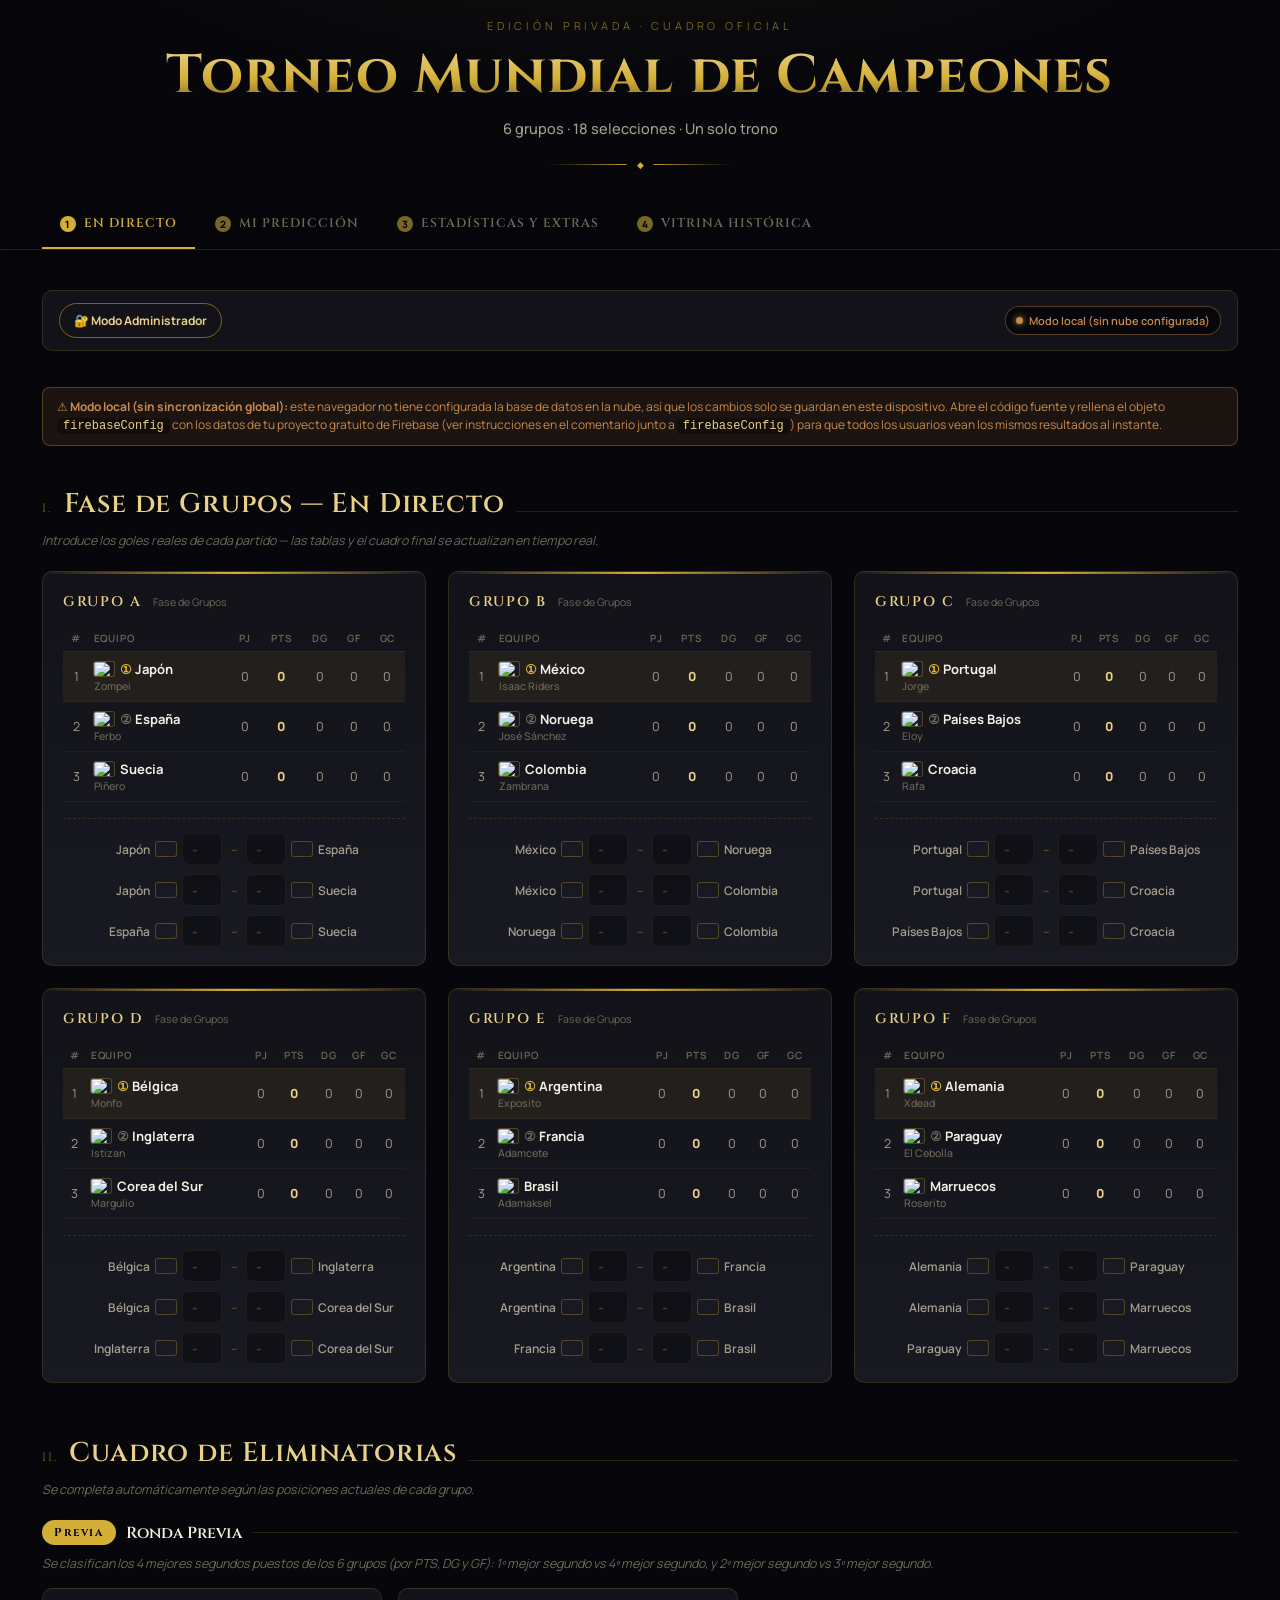
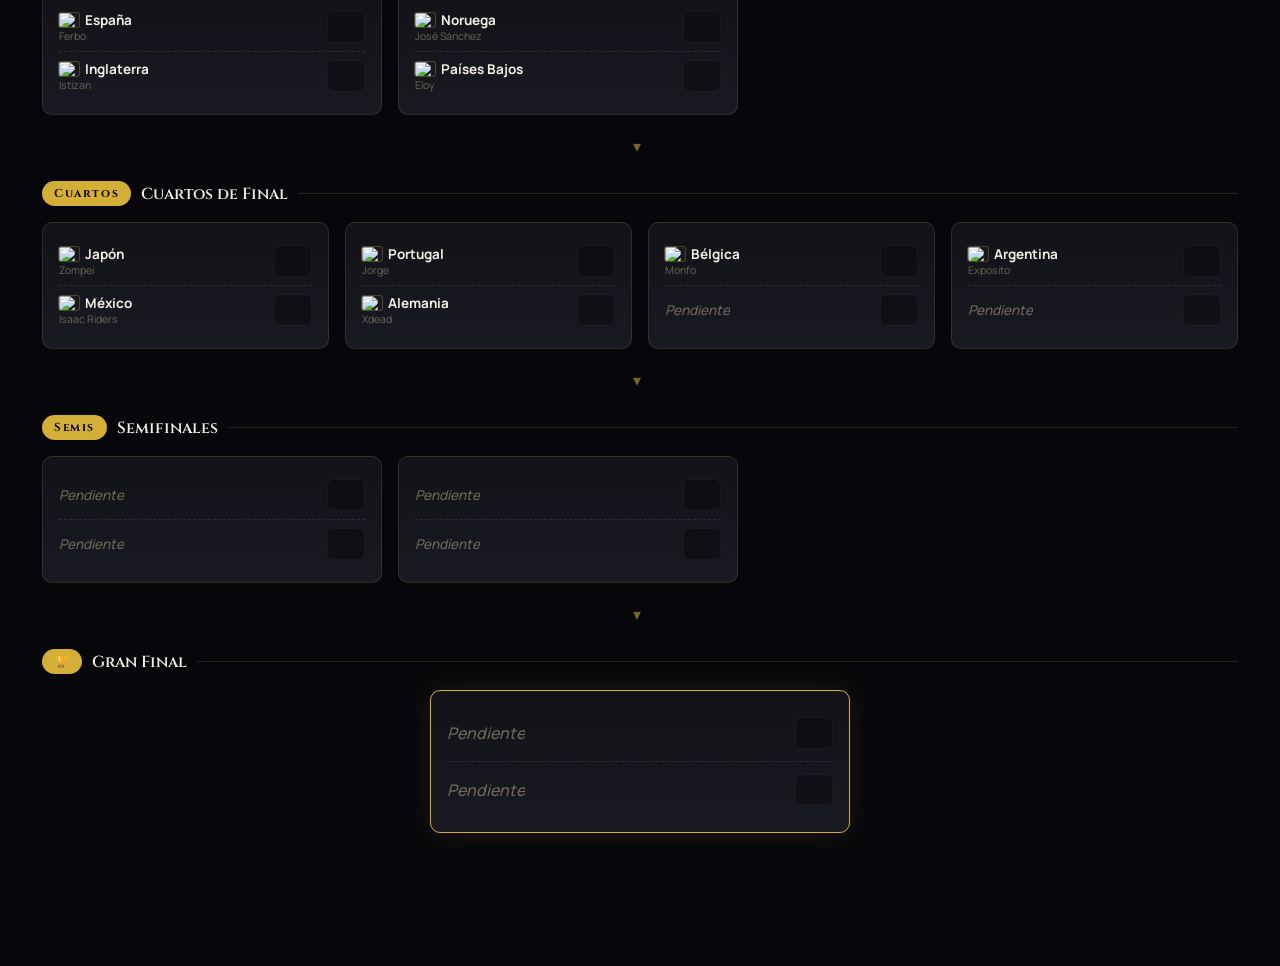
==== index.html @ 518dc2c9 "Update index.html" ====
<!DOCTYPE html>
<html lang="es">
<head>
<meta charset="UTF-8">
<meta name="viewport" content="width=device-width, initial-scale=1.0">
<title>Torneo Mundial de Campeones — Panel Completo (Sincronizado)</title>
<link rel="preconnect" href="https://fonts.googleapis.com">
<link rel="preconnect" href="https://fonts.gstatic.com" crossorigin>
<link href="https://fonts.googleapis.com/css2?family=Cinzel:wght@500;600;700;800&family=Manrope:wght@400;500;600;700;800&display=swap" rel="stylesheet">
<style>
  :root{
    --void:#07070b;
    --panel:#121218;
    --panel-alt:#191922;
    --panel-line: rgba(212,175,55,0.16);
    --gold:#d4af37;
    --gold-soft:#e9d18a;
    --gold-dim:#7a6526;
    --text:#f3efe4;
    --text-dim:#a39d8c;
    --text-faint:#6d6858;
    --win-green:#3f8f6b;
    --lose-red:#8a3f3f;
    --silver:#c7c9d1;
    --bronze:#c98a4b;
    --fourth:#8f8a7a;
    --radius:10px;
  }
  *{box-sizing:border-box;}
  html,body{margin:0;padding:0;}
  body{
    background:
      radial-gradient(ellipse 1200px 600px at 50% -10%, rgba(212,175,55,0.08), transparent 60%),
      var(--void);
    color:var(--text);
    font-family:'Manrope', sans-serif;
    padding:0 0 80px;
    -webkit-font-smoothing:antialiased;
  }
  .app{ max-width:1240px; margin:0 auto; padding: 40px 22px 20px; }

  /* ---------- HEADER ---------- */
  .hero{
    text-align:center;
    padding: 18px 10px 32px;
    position:relative;
  }
  .hero .eyebrow{
    font-family:'Manrope',sans-serif;
    letter-spacing:0.35em;
    font-size:11px;
    color:var(--gold-dim);
    text-transform:uppercase;
    margin-bottom:14px;
  }
  .hero h1{
    font-family:'Cinzel', serif;
    font-weight:700;
    font-size:clamp(30px, 5.4vw, 54px);
    line-height:1.08;
    margin:0;
    letter-spacing:0.02em;
    background:linear-gradient(180deg, var(--gold-soft) 0%, var(--gold) 55%, var(--gold-dim) 100%);
    -webkit-background-clip:text;
    background-clip:text;
    -webkit-text-fill-color:transparent;
  }
  .hero .sub{
    margin-top:14px;
    color:var(--text-dim);
    font-size:14.5px;
    font-weight:500;
  }
  .hero .divider{
    width:180px; height:1px; margin:26px auto 0;
    background:linear-gradient(90deg, transparent, var(--gold), transparent);
    position:relative;
  }
  .hero .divider::after{
    content:'◆';
    position:absolute; left:50%; top:0; transform:translate(-50%,-50%);
    color:var(--gold); font-size:9px; background:var(--void); padding:0 10px;
  }

  /* ---------- TAB NAV ---------- */
  .tabnav{
    position:sticky; top:0; z-index:200;
    background:rgba(7,7,11,0.94);
    backdrop-filter:blur(10px);
    border-bottom:1px solid var(--panel-line);
    box-shadow:0 8px 24px rgba(0,0,0,0.35);
  }
  .tabnav-inner{
    max-width:1240px; margin:0 auto; padding:0 22px;
    display:flex; gap:2px; overflow-x:auto;
  }
  .tab-btn{
    background:none; border:none; cursor:pointer;
    font-family:'Cinzel', serif; font-weight:600;
    font-size:12.5px; letter-spacing:0.08em; text-transform:uppercase;
    color:var(--text-faint);
    padding:18px 18px 15px;
    border-bottom:2px solid transparent;
    white-space:nowrap;
    display:flex; align-items:center; gap:8px;
    transition:color .15s ease, border-color .15s ease;
  }
  .tab-btn .tnum{
    font-family:'Manrope',sans-serif; font-weight:800; font-size:10px;
    color:var(--void); background:var(--gold-dim); border-radius:50%;
    width:16px; height:16px; display:inline-flex; align-items:center; justify-content:center;
  }
  .tab-btn:hover{ color:var(--gold-soft); }
  .tab-btn.active{ color:var(--gold); border-bottom-color:var(--gold); }
  .tab-btn.active .tnum{ background:var(--gold); }

  .tab-panel{ display:none; }
  .tab-panel.active{ display:block; }

  section.block{ margin-top:52px; }
  .app > .tab-panel > section.block:first-of-type{ margin-top:40px; }
  .block-title{
    display:flex; align-items:baseline; gap:12px;
    margin-bottom:22px;
  }
  .block-title .idx{
    font-family:'Cinzel',serif; font-size:12px; color:var(--gold-dim); letter-spacing:0.15em;
  }
  .block-title h2{
    font-family:'Cinzel', serif;
    font-size:clamp(20px,3vw,27px);
    color:var(--gold-soft);
    margin:0;
    font-weight:600;
    letter-spacing:0.03em;
  }
  .block-title .rule{ flex:1; height:1px; background:var(--panel-line); }
  .block-note{ color:var(--text-faint); font-size:12.5px; margin: -12px 0 22px; font-style:italic; }

  /* ---------- GROUPS ---------- */
  .groups-grid{
    display:grid;
    grid-template-columns:repeat(auto-fit, minmax(330px, 1fr));
    gap:22px;
  }
  .group-card{
    background:linear-gradient(180deg, var(--panel) 0%, var(--panel-alt) 100%);
    border:1px solid var(--panel-line);
    border-radius:var(--radius);
    padding:20px 20px 18px;
    position:relative;
    overflow:hidden;
  }
  .group-card::before{
    content:'';
    position:absolute; top:0; left:0; right:0; height:2px;
    background:linear-gradient(90deg, transparent, var(--gold), transparent);
  }
  .group-header{ display:flex; align-items:center; justify-content:space-between; margin-bottom:14px; }
  .group-badge{
    font-family:'Cinzel', serif;
    font-size:14px; font-weight:600; letter-spacing:0.12em;
    color:var(--gold-soft);
  }
  .group-badge small{ color:var(--text-faint); font-weight:400; font-family:'Manrope',sans-serif; letter-spacing:0; margin-left:6px; font-size:10.5px;}

  .table-scroll{ overflow-x:auto; }
  table.standings-table{
    width:100%; border-collapse:collapse; font-size:12.5px; min-width:300px;
  }
  .standings-table thead th{
    text-align:center;
    color:var(--text-faint);
    font-weight:600;
    font-size:10px;
    letter-spacing:0.08em;
    text-transform:uppercase;
    padding:6px 4px;
    border-bottom:1px solid var(--panel-line);
  }
  .standings-table thead th:nth-child(2){ text-align:left; }
  .standings-table td{
    padding:8px 4px;
    text-align:center;
    border-bottom:1px solid rgba(212,175,55,0.06);
    color:var(--text-dim);
  }
  .standings-table td.team-cell{ text-align:left; }
  .team-line{ display:flex; align-items:center; gap:6px; }
  .flag-icon{ width:20px; height:14px; object-fit:cover; border-radius:2px; box-shadow:0 0 0 1px rgba(212,175,55,0.3); flex-shrink:0; background:var(--panel-alt); }
  .team-name{ color:var(--text); font-weight:700; font-size:13px; }
  .team-owner{ display:block; color:var(--text-faint); font-size:10.5px; font-weight:500; margin-top:1px; }
  .standings-table td.pts-cell{ color:var(--gold-soft); font-weight:800; }
  tr.pos-leader td{ background:rgba(212,175,55,0.07); }
  tr.pos-leader .team-name::before{ content:'① '; color:var(--gold); }
  tr.pos-runner .team-name::before{ content:'② '; color:var(--text-faint); }

  .matches-list{ margin-top:16px; border-top:1px dashed var(--panel-line); padding-top:14px; display:flex; flex-direction:column; gap:9px; }
  .match-row{ display:grid; grid-template-columns: 1fr 40px 12px 40px 1fr; align-items:center; gap:6px; }
  .match-team{ font-size:12px; color:var(--text-dim); font-weight:600; display:flex; align-items:center; gap:6px; }
  .flag-icon-sm{ width:20px; height:14px; object-fit:cover; border-radius:2px; box-shadow:0 0 0 1px rgba(212,175,55,0.3); flex-shrink:0; background:var(--panel-alt); }
  .match-team.home{ justify-content:flex-end; text-align:right; }
  .match-team.away{ justify-content:flex-start; text-align:left; }
  .match-vs{ text-align:center; color:var(--gold-dim); font-size:12px; }
  input.score-input{
    width:40px; height:32px;
    background:var(--void);
    border:1px solid var(--panel-line);
    border-radius:6px;
    color:var(--gold-soft);
    font-family:'Manrope',sans-serif;
    font-weight:800;
    font-size:14px;
    text-align:center;
    -moz-appearance:textfield;
  }
  input.score-input:focus{ outline:none; border-color:var(--gold); box-shadow:0 0 0 3px rgba(212,175,55,0.15); }
  input.score-input::placeholder{ color:var(--text-faint); }

  /* ---------- KNOCKOUT ---------- */
  .stage{ margin-bottom:34px; }
  .stage-head{ display:flex; align-items:center; gap:10px; margin-bottom:16px; }
  .stage-head .chip{
    font-family:'Cinzel', serif; font-size:11.5px; letter-spacing:0.14em;
    color:var(--void); background:var(--gold); padding:5px 12px; border-radius:20px; font-weight:700;
  }
  .stage-head h3{ font-family:'Cinzel',serif; font-size:16px; color:var(--text); margin:0; font-weight:600; }
  .stage-rule{ flex:1; height:1px; background:var(--panel-line); }

  .chevron-divider{ text-align:center; color:var(--gold-dim); font-size:16px; margin: -14px 0 24px; letter-spacing:6px; }

  .matches-row{ display:flex; flex-wrap:wrap; gap:16px; }
  .kmatch{
    flex:1 1 260px; max-width:340px;
    background:linear-gradient(180deg, var(--panel) 0%, var(--panel-alt) 100%);
    border:1px solid var(--panel-line);
    border-radius:var(--radius);
    padding:14px 16px;
  }
  .kmatch.final-match{ max-width:420px; margin:0 auto; border-color:var(--gold); box-shadow:0 0 30px rgba(212,175,55,0.12); }
  .kside{ display:flex; align-items:center; justify-content:space-between; padding:8px 0; }
  .kside + .kside{ border-top:1px dashed var(--panel-line); }
  .kteam{ display:flex; flex-direction:column; min-width:0; }
  .kteam-top{ display:flex; align-items:center; gap:6px; min-width:0; }
  .kteam .kname{ font-weight:700; font-size:13.5px; color:var(--text); white-space:nowrap; overflow:hidden; text-overflow:ellipsis; min-width:0; }
  .kteam .kowner{ font-size:10.5px; color:var(--text-faint); }
  .kside.pending .kname{ color:var(--text-faint); font-style:italic; font-weight:500;}
  .kside.winner .kname{ color:var(--gold-soft); }
  .kside.winner .kname::after{ content:' ✓'; color:var(--win-green); }
  .kside.loser{ opacity:0.5; }
  .kscore{
    width:38px; height:32px; background:var(--void); border:1px solid var(--panel-line); border-radius:6px;
    color:var(--gold-soft); font-weight:800; text-align:center; font-family:'Manrope',sans-serif; font-size:14px; flex-shrink:0;
  }
  .kscore:focus{ outline:none; border-color:var(--gold); box-shadow:0 0 0 3px rgba(212,175,55,0.15); }
  .kscore:disabled{ opacity:0.3; }

  .penalty-box{ margin-top:8px; padding-top:8px; border-top:1px dashed var(--panel-line); display:none; }
  .penalty-box.show{ display:block; }
  .penalty-box .plabel{ font-size:10px; color:var(--text-faint); text-transform:uppercase; letter-spacing:0.08em; margin-bottom:6px; }
  .penalty-btns{ display:flex; gap:6px; }
  .pbtn{
    flex:1; background:var(--void); border:1px solid var(--panel-line); color:var(--text-dim);
    font-size:11px; padding:6px 4px; border-radius:6px; cursor:pointer; font-family:'Manrope',sans-serif; font-weight:600;
  }
  .pbtn.active{ background:rgba(212,175,55,0.15); border-color:var(--gold); color:var(--gold-soft); }

  .final-match .kside{ padding:12px 0; }
  .final-match .kname{ font-size:16px; }
  .trophy-banner{ text-align:center; margin-top:8px; font-size:13px; color:var(--gold); display:none; }
  .trophy-banner.show{ display:block; }

  /* ---------- ADMIN PANEL (solo pestaña En Directo) ---------- */
  .admin-bar{
    display:flex; align-items:center; gap:12px; flex-wrap:wrap;
    background:var(--panel); border:1px solid var(--panel-line); border-radius:var(--radius);
    padding:12px 16px; margin-bottom:36px;
  }
  .admin-toggle-btn{
    background:none; border:1px solid var(--gold-dim); color:var(--gold-soft);
    font-family:'Manrope',sans-serif; font-weight:700; font-size:12px;
    padding:8px 14px; border-radius:20px; cursor:pointer;
  }
  .admin-toggle-btn:hover{ border-color:var(--gold); }
  body.admin-mode .admin-toggle-btn{ background:rgba(212,175,55,0.15); border-color:var(--gold); color:var(--gold); }
  .admin-login{ display:none; align-items:center; gap:8px; }
  .admin-login.show{ display:flex; }
  .admin-login input{
    background:var(--void); border:1px solid var(--panel-line); border-radius:6px;
    color:var(--text); font-family:'Manrope',sans-serif; font-size:12.5px; padding:8px 10px;
  }
  .admin-login input:focus{ outline:none; border-color:var(--gold); box-shadow:0 0 0 3px rgba(212,175,55,0.15); }
  .admin-login-btn{
    background:linear-gradient(135deg, var(--gold-soft), var(--gold) 60%, var(--gold-dim));
    color:#1a1406; border:none; border-radius:6px; padding:8px 14px;
    font-family:'Manrope',sans-serif; font-weight:800; font-size:12px; cursor:pointer;
  }
  .admin-status{ font-size:11.5px; color:var(--text-faint); }
  body.admin-mode .admin-status{ color:var(--win-green); font-weight:700; }

  /* ---------- CLOUD SYNC STATUS ---------- */
  .cloud-status{
    display:inline-flex; align-items:center; gap:6px;
    font-size:11px; color:var(--text-faint); font-family:'Manrope',sans-serif; font-weight:600;
    padding:6px 10px; border-radius:14px; border:1px solid var(--panel-line); background:var(--void);
  }
  .cloud-status .dot{ width:7px; height:7px; border-radius:50%; background:var(--text-faint); flex-shrink:0; }
  .cloud-status.ok .dot{ background:var(--win-green); box-shadow:0 0 6px var(--win-green); }
  .cloud-status.ok{ color:var(--win-green); border-color:rgba(63,143,107,0.4); }
  .cloud-status.local .dot{ background:var(--bronze); box-shadow:0 0 6px var(--bronze); }
  .cloud-status.local{ color:var(--bronze); border-color:rgba(201,138,75,0.4); }
  .cloud-status.err .dot{ background:var(--lose-red); box-shadow:0 0 6px var(--lose-red); }
  .cloud-status.err{ color:#e08a8a; border-color:rgba(138,63,63,0.5); }
  .cloud-banner{
    display:none;
    background:rgba(201,138,75,0.10); border:1px solid rgba(201,138,75,0.35); border-radius:8px;
    padding:10px 14px; font-size:12px; color:var(--bronze); margin-bottom:20px; line-height:1.5;
  }
  .cloud-banner.show{ display:block; }
  .cloud-banner code{ background:rgba(0,0,0,0.35); padding:1px 6px; border-radius:4px; color:var(--gold-soft); }

  /* ---------- ADMIN-ONLY EDIT LOCK (Tab En Directo) ---------- */
  body:not(.admin-mode) #tab-live input.score-input,
  body:not(.admin-mode) #tab-live input.kscore,
  body:not(.admin-mode) #tab-live .pbtn,
  body:not(.admin-mode) #tab-live .score-clear-btn,
  body:not(.admin-mode) #tab-live .kmatch-clear-btn{
    pointer-events:none; opacity:0.45; cursor:not-allowed;
  }

  /* ---------- CLEAR / DELETE (papelera) BUTTONS ---------- */
  .score-clear-btn{
    display:none; align-items:center; justify-content:center;
    width:22px; height:22px; margin-left:4px;
    background:none; border:1px solid var(--panel-line); border-radius:6px;
    color:var(--text-faint); cursor:pointer; font-size:11px; flex-shrink:0;
  }
  body.admin-mode .score-clear-btn{ display:inline-flex; }
  .score-clear-btn:hover{ border-color:var(--lose-red); color:#e08a8a; }
  .match-row-wrap{ display:flex; align-items:center; gap:2px; }
  .match-row-wrap .match-row{ flex:1; }

  .kmatch-clear-btn{
    display:none; align-items:center; gap:5px; justify-content:center;
    width:100%; margin-top:10px; padding:6px 0;
    background:none; border:1px dashed var(--panel-line); border-radius:6px;
    color:var(--text-faint); cursor:pointer; font-size:10.5px; font-family:'Manrope',sans-serif; font-weight:700;
  }
  body.admin-mode .kmatch-clear-btn{ display:flex; }
  .kmatch-clear-btn:hover{ border-color:var(--lose-red); color:#e08a8a; }

  /* ---------- LOAD LIVE INTO PREDICTION ---------- */
  .pred-load-wrap{ text-align:center; margin: 0 0 30px; }
  .load-live-btn{
    background:none; border:1px solid var(--gold-dim); color:var(--gold-soft);
    font-family:'Manrope',sans-serif; font-weight:700; font-size:12.5px;
    padding:11px 20px; border-radius:24px; cursor:pointer; letter-spacing:0.02em;
  }
  .load-live-btn:hover{ border-color:var(--gold); background:rgba(212,175,55,0.08); }

  .admin-block{ display:none; margin-top:10px; }
  body.admin-mode .admin-block{ display:block; }
  .admin-match-btn{
    background:none; border:1px dashed var(--panel-line); color:var(--text-faint);
    font-size:10.5px; font-family:'Manrope',sans-serif; font-weight:700;
    padding:5px 10px; border-radius:14px; cursor:pointer; letter-spacing:0.03em;
  }
  .admin-match-btn:hover{ border-color:var(--gold); color:var(--gold-soft); }
  .admin-panel{ display:none; margin-top:8px; background:var(--void); border:1px solid var(--panel-line); border-radius:8px; padding:10px; }
  .admin-panel.open{ display:block; }
  .admin-panel-form{ display:flex; flex-wrap:wrap; gap:6px; }
  .admin-panel-form select, .admin-panel-form input{
    background:var(--panel); border:1px solid var(--panel-line); border-radius:6px;
    color:var(--text); font-family:'Manrope',sans-serif; font-size:11.5px; padding:6px 8px;
  }
  .admin-panel-form select{ flex:1 1 130px; }
  .admin-panel-form input[type="text"]{ flex:1 1 110px; }
  .admin-panel-form input[type="number"]{ width:48px; text-align:center; }
  .admin-panel-form select:focus, .admin-panel-form input:focus{ outline:none; border-color:var(--gold); }
  .ap-add-btn{
    background:linear-gradient(135deg, var(--gold-soft), var(--gold) 60%, var(--gold-dim));
    color:#1a1406; border:none; border-radius:6px; padding:6px 12px;
    font-family:'Manrope',sans-serif; font-weight:800; font-size:11px; cursor:pointer;
  }
  ul.admin-entries{ list-style:none; margin:8px 0 0; padding:0; display:flex; flex-direction:column; gap:5px; }
  ul.admin-entries li{
    display:flex; align-items:center; gap:8px; font-size:11px; color:var(--text-dim);
    background:var(--panel); border:1px solid var(--panel-line); border-radius:6px; padding:5px 8px;
  }
  ul.admin-entries .ae-who{ flex:1; color:var(--text); font-weight:600; }
  ul.admin-entries .ae-who small{ display:block; color:var(--text-faint); font-weight:500; font-size:10px; }
  ul.admin-entries .ap-del{ background:none; border:none; color:var(--text-faint); cursor:pointer; font-size:12px; }
  ul.admin-entries .ap-del:hover{ color:var(--lose-red); }

  /* ---------- PREDICTION DOWNLOAD ---------- */
  .pred-download-wrap{ text-align:center; margin-top:36px; }
  .download-btn{
    background:linear-gradient(135deg, var(--gold-soft), var(--gold) 60%, var(--gold-dim));
    color:#1a1406; border:none; border-radius:30px;
    padding:14px 26px; font-family:'Manrope',sans-serif; font-weight:800; font-size:13.5px;
    letter-spacing:0.02em; cursor:pointer;
    box-shadow:0 10px 30px rgba(212,175,55,0.35);
    display:inline-flex; align-items:center; gap:8px;
    transition:transform .15s ease;
  }
  .download-btn:hover{ transform:translateY(-2px); }
  .download-btn:disabled{ opacity:0.6; cursor:wait; transform:none; }

  /* ---------- CLEAN CAPTURE (hidden, off-screen) ---------- */
  .clean-capture{
    position:absolute; left:-99999px; top:0;
    width:480px;
    background:
      radial-gradient(ellipse 480px 300px at 50% -10%, rgba(212,175,55,0.10), transparent 60%),
      var(--void);
    border:1px solid var(--panel-line);
    padding:30px 28px 34px;
    font-family:'Manrope',sans-serif;
  }
  .cc-eyebrow{ text-align:center; font-family:'Manrope',sans-serif; letter-spacing:0.3em; font-size:9.5px; color:var(--gold-dim); text-transform:uppercase; }
  .cc-title{ text-align:center; font-family:'Cinzel',serif; font-size:23px; font-weight:700; margin:6px 0 4px; background:linear-gradient(180deg, var(--gold-soft), var(--gold)); -webkit-background-clip:text; background-clip:text; -webkit-text-fill-color:transparent; }
  .cc-divider{ width:120px; height:1px; margin:14px auto 22px; background:linear-gradient(90deg, transparent, var(--gold), transparent); }
  .cc-stage{ margin-bottom:18px; }
  .cc-stage h4{ font-family:'Cinzel',serif; font-size:11px; letter-spacing:0.14em; color:var(--gold-dim); text-transform:uppercase; margin:0 0 8px; border-bottom:1px solid var(--panel-line); padding-bottom:5px; }
  .cc-row{ display:flex; align-items:center; justify-content:center; gap:8px; font-size:12.5px; color:var(--text-dim); padding:4px 0; text-align:center; }
  .cc-row .ccw{ color:var(--gold-soft); font-weight:800; }
  .cc-row .ccarrow{ color:var(--gold-dim); font-size:11px; }
  .cc-podium{ margin-top:26px; display:flex; flex-direction:column; gap:10px; }
  .cc-place{ border:1px solid var(--panel-line); border-radius:8px; padding:12px 14px; text-align:center; background:var(--panel); }
  .cc-place.champ{ border-color:var(--gold); box-shadow:0 0 24px rgba(212,175,55,0.18); }
  .cc-place .cctag{ font-size:10px; letter-spacing:0.16em; color:var(--text-faint); text-transform:uppercase; }
  .cc-place.champ .cctag{ color:var(--gold); }
  .cc-place .ccname{ font-family:'Cinzel',serif; font-size:17px; font-weight:700; color:var(--text); margin-top:3px; }
  .cc-place.champ .ccname{ color:var(--gold-soft); }
  .cc-place .ccowner{ font-size:11px; color:var(--text-faint); margin-top:2px; }

  /* ---------- STATS TAB ---------- */
  .stat-highlight-grid{ display:grid; grid-template-columns:repeat(auto-fit, minmax(240px,1fr)); gap:18px; margin-bottom:8px; }
  .stat-highlight-card{
    background:linear-gradient(180deg, var(--panel) 0%, var(--panel-alt) 100%);
    border:1px solid var(--panel-line); border-radius:var(--radius); padding:20px;
    text-align:center;
  }
  .stat-highlight-card .shc-icon{ font-size:26px; }
  .stat-highlight-card .shc-label{ font-size:10.5px; letter-spacing:0.14em; text-transform:uppercase; color:var(--text-faint); margin-top:8px; }
  .stat-highlight-card .shc-team{ font-family:'Cinzel',serif; font-size:19px; color:var(--gold-soft); font-weight:700; margin-top:8px; }
  .stat-highlight-card .shc-owner{ font-size:11.5px; color:var(--text-faint); margin-top:2px; }
  .stat-highlight-card .shc-value{ margin-top:10px; font-size:13px; color:var(--gold); font-weight:700; }
  .stat-empty{ color:var(--text-faint); font-size:12.5px; font-style:italic; text-align:center; padding:14px; grid-column:1/-1; }

  .stat-form-row{ display:flex; flex-wrap:wrap; gap:8px; margin-bottom:16px; }
  .stat-form-row select, .stat-form-row input{
    background:var(--void); border:1px solid var(--panel-line); border-radius:6px;
    color:var(--text); font-family:'Manrope',sans-serif; font-size:12.5px; padding:9px 10px;
  }
  .stat-form-row select{ flex:1 1 180px; }
  .stat-form-row input[type="text"]{ flex:1 1 140px; }
  .stat-form-row input[type="number"]{ width:64px; text-align:center; }
  .stat-form-row select:focus, .stat-form-row input:focus{ outline:none; border-color:var(--gold); box-shadow:0 0 0 3px rgba(212,175,55,0.15); }
  .stat-add-btn{
    background:linear-gradient(135deg, var(--gold-soft), var(--gold) 60%, var(--gold-dim));
    color:#1a1406; border:none; border-radius:6px; padding:9px 16px;
    font-family:'Manrope',sans-serif; font-weight:800; font-size:12px; cursor:pointer;
  }
  .stat-two-col{ display:grid; grid-template-columns:repeat(auto-fit, minmax(260px,1fr)); gap:22px; }
  .stat-two-col h4{ font-family:'Cinzel',serif; font-size:13.5px; color:var(--gold-soft); margin:0 0 10px; font-weight:600; }
  ol.leaderboard{ list-style:none; margin:0; padding:0; display:flex; flex-direction:column; gap:6px; }
  ol.leaderboard li{
    display:flex; align-items:center; gap:10px;
    background:var(--panel); border:1px solid var(--panel-line); border-radius:8px;
    padding:8px 10px; font-size:12.5px;
  }
  ol.leaderboard .lb-rank{ font-family:'Cinzel',serif; color:var(--gold-dim); font-weight:700; font-size:12px; width:20px; flex-shrink:0; }
  ol.leaderboard .lb-who{ flex:1; color:var(--text); font-weight:600; min-width:0; }
  ol.leaderboard .lb-who small{ display:block; color:var(--text-faint); font-weight:500; font-size:10.5px; }
  ol.leaderboard .lb-val{ color:var(--gold-soft); font-weight:800; font-size:13px; }
  ol.leaderboard .lb-del{ background:none; border:none; color:var(--text-faint); cursor:pointer; font-size:13px; padding:2px 4px; }
  ol.leaderboard .lb-del:hover{ color:var(--lose-red); }
  .lb-empty{ color:var(--text-faint); font-size:12px; font-style:italic; padding:6px 2px; }

  /* ---------- HALL OF FAME ---------- */
  .fame-edition-label{ text-align:center; font-family:'Cinzel',serif; letter-spacing:0.2em; font-size:12px; color:var(--gold-dim); text-transform:uppercase; margin-bottom:26px; }
  .podium-grid{ display:grid; grid-template-columns:repeat(auto-fit, minmax(230px,1fr)); gap:20px; }
  .podium-card{
    background:linear-gradient(180deg, var(--panel) 0%, var(--panel-alt) 100%);
    border:1px solid var(--panel-line); border-radius:var(--radius);
    padding:26px 20px; text-align:center; position:relative; overflow:hidden;
  }
  .podium-card::before{ content:''; position:absolute; top:0; left:0; right:0; height:3px; }
  .podium-card.p1::before{ background:linear-gradient(90deg, transparent, var(--gold), transparent); }
  .podium-card.p2::before{ background:linear-gradient(90deg, transparent, var(--silver), transparent); }
  .podium-card.p3::before{ background:linear-gradient(90deg, transparent, var(--bronze), transparent); }
  .podium-card.p4::before{ background:linear-gradient(90deg, transparent, var(--fourth), transparent); }
  .podium-card.p1{ border-color:rgba(212,175,55,0.4); box-shadow:0 0 34px rgba(212,175,55,0.14); }
  .podium-medal{ font-size:34px; }
  .podium-rank{ font-size:10.5px; letter-spacing:0.16em; text-transform:uppercase; color:var(--text-faint); margin-top:10px; }
  .podium-flag{ width:44px; height:30px; object-fit:cover; border-radius:4px; margin:12px auto 0; display:block; box-shadow:0 0 0 1px rgba(212,175,55,0.3); background:var(--panel-alt); }
  .podium-team{ font-family:'Cinzel',serif; font-size:19px; font-weight:700; color:var(--text); margin-top:10px; }
  .podium-card.p1 .podium-team{ color:var(--gold-soft); }
  .podium-owner{ font-size:12px; color:var(--text-faint); margin-top:4px; }

  @media (max-width:640px){
    .match-row{ grid-template-columns: 1fr 34px 10px 34px 1fr; }
    .match-team{ font-size:10.5px; }
    .tab-btn{ padding:14px 12px 12px; font-size:11px; }
  }
</style>
</head>
<body>

<div class="hero">
  <div class="eyebrow">Edición Privada · Cuadro Oficial</div>
  <h1>Torneo Mundial de Campeones</h1>
  <div class="sub">6 grupos · 18 selecciones · Un solo trono</div>
  <div class="divider"></div>
</div>

<nav class="tabnav">
  <div class="tabnav-inner">
    <button class="tab-btn active" data-tab="live"><span class="tnum">1</span> En Directo</button>
    <button class="tab-btn" data-tab="pred"><span class="tnum">2</span> Mi Predicción</button>
    <button class="tab-btn" data-tab="stats"><span class="tnum">3</span> Estadísticas y Extras</button>
    <button class="tab-btn" data-tab="fame"><span class="tnum">4</span> Vitrina Histórica</button>
  </div>
</nav>

<div class="app">

  <!-- ======================= TAB 1: EN DIRECTO ======================= -->
  <div class="tab-panel active" id="tab-live">
    <div class="admin-bar">
      <button class="admin-toggle-btn" id="adminToggleBtn">🔐 Modo Administrador</button>
      <div class="admin-login" id="adminLogin">
        <input type="password" id="adminPasswordInput" placeholder="Contraseña">
        <button class="admin-login-btn" id="adminSubmitBtn">Entrar</button>
      </div>
      <span class="admin-status" id="adminStatusText"></span>
      <span class="cloud-status" id="cloudStatus" style="margin-left:auto;"><span class="dot"></span><span id="cloudStatusText">Conectando…</span></span>
    </div>

    <div class="cloud-banner" id="cloudBanner">
      ⚠ <strong>Modo local (sin sincronización global):</strong> este navegador no tiene configurada la base de datos en la nube, así que los cambios solo se guardan en este dispositivo. Abre el código fuente y rellena el objeto <code>firebaseConfig</code> con los datos de tu proyecto gratuito de Firebase (ver instrucciones en el comentario junto a <code>firebaseConfig</code>) para que todos los usuarios vean los mismos resultados al instante.
    </div>

    <section class="block" id="live-grupos">
      <div class="block-title"><span class="idx">I.</span><h2>Fase de Grupos — En Directo</h2><span class="rule"></span></div>
      <p class="block-note">Introduce los goles reales de cada partido — las tablas y el cuadro final se actualizan en tiempo real.</p>
      <div class="groups-grid" id="live-groupsGrid"></div>
    </section>

    <section class="block" id="live-playoffs">
      <div class="block-title"><span class="idx">II.</span><h2>Cuadro de Eliminatorias</h2><span class="rule"></span></div>
      <p class="block-note">Se completa automáticamente según las posiciones actuales de cada grupo.</p>

      <div class="stage" id="live-stage-previa">
        <div class="stage-head"><span class="chip">Previa</span><h3>Ronda Previa</h3><span class="stage-rule"></span></div>
        <p class="block-note" style="margin:-6px 0 16px;">Se clasifican los 4 mejores segundos puestos de los 6 grupos (por PTS, DG y GF): 1º mejor segundo vs 4º mejor segundo, y 2º mejor segundo vs 3º mejor segundo.</p>
        <div class="matches-row" id="live-row-previa"></div>
      </div>
      <div class="chevron-divider">▾</div>
      <div class="stage" id="live-stage-cuartos">
        <div class="stage-head"><span class="chip">Cuartos</span><h3>Cuartos de Final</h3><span class="stage-rule"></span></div>
        <div class="matches-row" id="live-row-cuartos"></div>
      </div>
      <div class="chevron-divider">▾</div>

      <div class="stage" id="live-stage-semis">
        <div class="stage-head"><span class="chip">Semis</span><h3>Semifinales</h3><span class="stage-rule"></span></div>
        <div class="matches-row" id="live-row-semis"></div>
      </div>
      <div class="chevron-divider">▾</div>

      <div class="stage" id="live-stage-final">
        <div class="stage-head"><span class="chip">🏆</span><h3>Gran Final</h3><span class="stage-rule"></span></div>
        <div class="matches-row" id="live-row-final"></div>
        <div class="trophy-banner" id="live-trophyBanner"></div>
      </div>
    </section>
  </div>

  <!-- ======================= TAB 2: MI PREDICCIÓN ======================= -->
  <div class="tab-panel" id="tab-pred">
    <section class="block" id="pred-grupos">
      <div class="block-title"><span class="idx">I.</span><h2>Fase de Grupos — Mi Predicción</h2><span class="rule"></span></div>
      <p class="block-note">Simula tu propia fase de grupos. Estos marcadores son solo tuyos y no afectan al torneo en directo. Se guardan automáticamente en este navegador.</p>
      <div class="pred-load-wrap">
        <button type="button" class="load-live-btn" id="loadLiveBtn">⬇ Cargar resultados actuales en directo</button>
      </div>
      <div class="groups-grid" id="pred-groupsGrid"></div>
    </section>

    <section class="block" id="pred-playoffs">
      <div class="block-title"><span class="idx">II.</span><h2>Cuadro de Eliminatorias — Mi Predicción</h2><span class="rule"></span></div>
      <p class="block-note">Se completa automáticamente según las posiciones de tu simulación.</p>

      <div class="stage" id="pred-stage-previa">
        <div class="stage-head"><span class="chip">Previa</span><h3>Ronda Previa</h3><span class="stage-rule"></span></div>
        <p class="block-note" style="margin:-6px 0 16px;">1º mejor segundo vs 4º mejor segundo, y 2º mejor segundo vs 3º mejor segundo.</p>
        <div class="matches-row" id="pred-row-previa"></div>
      </div>
      <div class="chevron-divider">▾</div>

      <div class="stage" id="pred-stage-cuartos">
        <div class="stage-head"><span class="chip">Cuartos</span><h3>Cuartos de Final</h3><span class="stage-rule"></span></div>
        <div class="matches-row" id="pred-row-cuartos"></div>
      </div>
      <div class="chevron-divider">▾</div>

      <div class="stage" id="pred-stage-semis">
        <div class="stage-head"><span class="chip">Semis</span><h3>Semifinales</h3><span class="stage-rule"></span></div>
        <div class="matches-row" id="pred-row-semis"></div>
      </div>
      <div class="chevron-divider">▾</div>

      <div class="stage" id="pred-stage-final">
        <div class="stage-head"><span class="chip">🏆</span><h3>Gran Final</h3><span class="stage-rule"></span></div>
        <div class="matches-row" id="pred-row-final"></div>
        <div class="trophy-banner" id="pred-trophyBanner"></div>
      </div>

      <div class="pred-download-wrap">
        <button class="download-btn" id="predDownloadBtn">⬇ Descargar Resumen (JPG)</button>
      </div>
    </section>
  </div>

  <!-- ======================= TAB 3: ESTADÍSTICAS Y EXTRAS ======================= -->
  <div class="tab-panel" id="tab-stats">
    <section class="block">
      <div class="block-title"><span class="idx">I.</span><h2>Goleo del Torneo</h2><span class="rule"></span></div>
      <p class="block-note">Calculado automáticamente a partir de los partidos oficiales registrados en "En Directo" (fase de grupos + eliminatorias).</p>
      <div class="stat-highlight-grid" id="autoGoalStats"></div>
    </section>

    <section class="block">
      <div class="block-title"><span class="idx">II.</span><h2>Tarjetas</h2><span class="rule"></span></div>
      <p class="block-note">Se actualiza automáticamente con lo que el administrador registre en cada partido de la pestaña "En Directo".</p>
      <div class="stat-two-col">
        <div>
          <h4>🟨 Más Amarillas</h4>
          <ol class="leaderboard" id="cardsYellowBoard"></ol>
        </div>
        <div>
          <h4>🟥 Más Rojas</h4>
          <ol class="leaderboard" id="cardsRedBoard"></ol>
        </div>
      </div>
    </section>

    <section class="block">
      <div class="block-title"><span class="idx">III.</span><h2>Goleadores y Asistentes</h2><span class="rule"></span></div>
      <p class="block-note">Se actualiza automáticamente con lo que el administrador registre en cada partido de la pestaña "En Directo".</p>
      <div class="stat-two-col">
        <div>
          <h4>⚽ Máximos Goleadores</h4>
          <ol class="leaderboard" id="scorersBoard"></ol>
        </div>
        <div>
          <h4>🎯 Máximos Asistentes</h4>
          <ol class="leaderboard" id="assistsBoard"></ol>
        </div>
      </div>
    </section>
  </div>

  <!-- ======================= TAB 4: VITRINA HISTÓRICA ======================= -->
  <div class="tab-panel" id="tab-fame">
    <section class="block">
      <div class="block-title"><span class="idx">IV.</span><h2>Salón de la Fama</h2><span class="rule"></span></div>
      <p class="block-note">Historial conmemorativo de las ediciones pasadas del Torneo Mundial de Campeones.</p>
      <div class="fame-edition-label">◆ Primera Edición ◆</div>
      <div class="podium-grid" id="fameGrid"></div>
    </section>
  </div>

</div>

<div class="clean-capture" id="predCleanCapture"></div>

<script src="https://cdnjs.cloudflare.com/ajax/libs/html2canvas/1.4.1/html2canvas.min.js" onerror="window.__h2cLoadFailed = true;"></script>
<script src="https://www.gstatic.com/firebasejs/10.13.0/firebase-app-compat.js" onerror="window.__fbLoadFailed = true;"></script>
<script src="https://www.gstatic.com/firebasejs/10.13.0/firebase-database-compat.js" onerror="window.__fbLoadFailed = true;"></script>
<script>
(function(){
  "use strict";

  /* =====================================================================
     SINCRONIZACIÓN EN LA NUBE (Firebase Realtime Database — capa gratuita)
     =====================================================================
     PASOS PARA ACTIVARLA (5 minutos, sin tarjeta de crédito):
       1. Ve a https://console.firebase.google.com y crea un proyecto nuevo
          (plan gratuito "Spark").
       2. En el menú lateral entra en "Compilación" → "Realtime Database"
          → "Crear base de datos". Elige la ubicación y arranca en
          "modo de prueba" (permite lectura/escritura pública durante 30
          días; luego, en la pestaña "Reglas", puedes dejar simplemente:
             { "rules": { ".read": true, ".write": true } }
          — es una app privada de amigos, no maneja datos sensibles).
       3. En "Configuración del proyecto" (icono ⚙) → "General" → baja
          hasta "Tus apps" → pulsa el icono </> para añadir una app web.
          Copia el objeto de configuración que te da Firebase.
       4. Pega esos valores AQUÍ ABAJO, sustituyendo el objeto de ejemplo.
       5. Guarda el archivo y súbelo a GitHub. ¡Listo! Todos los que abran
          la web verán y editarán los mismos datos en tiempo real.
     Si dejas los valores de ejemplo tal cual, la app sigue funcionando
     con normalidad pero en "modo local": solo se guarda en este navegador
     (verás un aviso ámbar arriba de la pestaña "En Directo").
  ===================================================================== */
  const firebaseConfig = {
    apiKey: "YOUR_API_KEY_HERE",
    authDomain: "YOUR_PROJECT_ID.firebaseapp.com",
    databaseURL: "https://YOUR_PROJECT_ID-default-rtdb.firebaseio.com",
    projectId: "YOUR_PROJECT_ID",
    storageBucket: "YOUR_PROJECT_ID.appspot.com",
    messagingSenderId: "YOUR_SENDER_ID",
    appId: "YOUR_APP_ID"
  };
  const CLOUD_PATH = 'torneoMundialCampeones/live';
  const CLOUD_ENABLED = firebaseConfig.apiKey && firebaseConfig.apiKey.indexOf('YOUR_API_KEY') === -1;

  let cloudDbRef = null;
  let cloudReady = false;
  let suppressNextLocalEcho = false;

  function setCloudStatus(mode, text){
    const badge = document.getElementById('cloudStatus');
    const label = document.getElementById('cloudStatusText');
    if(!badge || !label) return;
    badge.className = 'cloud-status ' + mode;
    label.textContent = text;
  }

  function showCloudBanner(show){
    const b = document.getElementById('cloudBanner');
    if(b) b.classList.toggle('show', show);
  }

  // Abstracción de almacenamiento: usa Firebase si está configurado,
  // si no, hace fallback a localStorage (+ sincroniza entre pestañas
  // abiertas en el mismo navegador mediante el evento 'storage').
  const LOCAL_FALLBACK_KEY = 'torneoMundialCampeones_live_v1';
  const LiveStore = {
    init(onData){
      if(CLOUD_ENABLED && typeof firebase !== 'undefined'){
        try{
          firebase.initializeApp(firebaseConfig);
          cloudDbRef = firebase.database().ref(CLOUD_PATH);
          setCloudStatus('local', 'Conectando…');
          cloudDbRef.on('value', function(snap){
            cloudReady = true;
            setCloudStatus('ok', 'Sincronizado en la nube');
            onData(snap.val());
          }, function(err){
            console.error('Firebase error:', err);
            setCloudStatus('err', 'Error de conexión — reintentando');
          });
        }catch(err){
          console.error('No se pudo iniciar Firebase:', err);
          setCloudStatus('err', 'Error de configuración de Firebase');
          showCloudBanner(true);
          this._initLocalOnly(onData);
        }
      } else {
        setCloudStatus('local', 'Modo local (sin nube configurada)');
        showCloudBanner(true);
        this._initLocalOnly(onData);
      }
    },
    _initLocalOnly(onData){
      let raw = null;
      try{ raw = localStorage.getItem(LOCAL_FALLBACK_KEY); }catch(e){}
      onData(raw ? JSON.parse(raw) : null);
      window.addEventListener('storage', function(e){
        if(e.key === LOCAL_FALLBACK_KEY){
          onData(e.newValue ? JSON.parse(e.newValue) : null);
        }
      });
    },
    write(data){
      if(CLOUD_ENABLED && cloudDbRef){
        cloudDbRef.set(data).catch(function(err){
          console.error('Error guardando en la nube:', err);
          setCloudStatus('err', 'No se pudo guardar — revisa tu conexión');
        });
      } else {
        try{ localStorage.setItem(LOCAL_FALLBACK_KEY, JSON.stringify(data)); }
        catch(e){ console.warn('No se pudo guardar localmente.', e); }
      }
    }
  };

  /* ---------------- DATA ---------------- */
  const groupsData = [
    { id:'A', teams:[ {name:'Japón',owner:'Zompei',flag:'jp'}, {name:'España',owner:'Ferbo',flag:'es'}, {name:'Suecia',owner:'Piñero',flag:'se'} ] },
    { id:'B', teams:[ {name:'México',owner:'Isaac Riders',flag:'mx'}, {name:'Noruega',owner:'José Sánchez',flag:'no'}, {name:'Colombia',owner:'Zambrana',flag:'co'} ] },
    { id:'C', teams:[ {name:'Portugal',owner:'Jorge',flag:'pt'}, {name:'Países Bajos',owner:'Eloy',flag:'nl'}, {name:'Croacia',owner:'Rafa',flag:'hr'} ] },
    { id:'D', teams:[ {name:'Bélgica',owner:'Monfo',flag:'be'}, {name:'Inglaterra',owner:'Istizan',flag:'gb-eng'}, {name:'Corea del Sur',owner:'Margulio',flag:'kr'} ] },
    { id:'E', teams:[ {name:'Argentina',owner:'Exposito',flag:'ar'}, {name:'Francia',owner:'Adamcete',flag:'fr'}, {name:'Brasil',owner:'Adamaksel',flag:'br'} ] },
    { id:'F', teams:[ {name:'Alemania',owner:'Xdead',flag:'de'}, {name:'Paraguay',owner:'El Cebolla',flag:'py'}, {name:'Marruecos',owner:'Roserito',flag:'ma'} ] },
  ];
  function flagUrl(code){ return 'https://flagcdn.com/w40/'+code+'.png'; }
  const MATCH_PAIRS = [[0,1],[0,2],[1,2]]; // fixed round-robin fixtures within a group
  const ALL_TEAMS = groupsData.reduce((acc,g)=> acc.concat(g.teams.map(t=> Object.assign({group:g.id}, t))), []);

  // Bracket definition. teamRef: {type:'group', group, pos} or {type:'rank', rank} or {type:'winner', match}
  // Ronda previa: 1er mejor segundo vs 4to mejor segundo (P1) · 2do mejor segundo vs 3er mejor segundo (P2)
  const KO_DEF = {
    previa: [
      { id:'P1', teamA:{type:'rank', rank:1}, teamB:{type:'rank', rank:4} },
      { id:'P2', teamA:{type:'rank', rank:2}, teamB:{type:'rank', rank:3} },
    ],
    cuartos: [
      { id:'Q1', teamA:{type:'group', group:'A', pos:0}, teamB:{type:'group', group:'B', pos:0} },
      { id:'Q2', teamA:{type:'group', group:'C', pos:0}, teamB:{type:'group', group:'F', pos:0} },
      { id:'Q3', teamA:{type:'group', group:'D', pos:0}, teamB:{type:'winner', match:'P2'} },
      { id:'Q4', teamA:{type:'group', group:'E', pos:0}, teamB:{type:'winner', match:'P1'} },
    ],
    semis: [
      { id:'S1', teamA:{type:'winner', match:'Q1'}, teamB:{type:'winner', match:'Q2'} },
      { id:'S2', teamA:{type:'winner', match:'Q3'}, teamB:{type:'winner', match:'Q4'} },
    ],
    final: [
      { id:'F1', teamA:{type:'winner', match:'S1'}, teamB:{type:'winner', match:'S2'} },
    ],
  };
  const ALL_KO_MATCHES = [].concat(KO_DEF.previa, KO_DEF.cuartos, KO_DEF.semis, KO_DEF.final);
  const STAGE_LABELS = { previa:'RONDA PREVIA', cuartos:'CUARTOS DE FINAL', semis:'SEMIFINALES', final:'FINAL' };

  /* ---------------- STATE (namespaced: 'live' = En Directo, 'pred' = Mi Predicción) ---------------- */
  const state = {
    live: { groupScores:{}, koScores:{} },
    pred: { groupScores:{}, koScores:{} },
  };

  /* ---------------- STANDINGS ---------------- */
  function computeStandings(ns, group){
    const stats = group.teams.map(()=>({pj:0,pts:0,gf:0,gc:0,dg:0}));
    MATCH_PAIRS.forEach((pair, mIdx)=>{
      const sc = state[ns].groupScores[group.id+'-'+mIdx];
      if(sc && sc.home!=='' && sc.away!=='' && sc.home!=null && sc.away!=null){
        const h = Number(sc.home), a = Number(sc.away);
        if(Number.isNaN(h) || Number.isNaN(a)) return;
        const [i,j] = pair;
        stats[i].pj++; stats[j].pj++;
        stats[i].gf += h; stats[i].gc += a;
        stats[j].gf += a; stats[j].gc += h;
        if(h>a) stats[i].pts += 3;
        else if(a>h) stats[j].pts += 3;
        else { stats[i].pts += 1; stats[j].pts += 1; }
      }
    });
    stats.forEach(s=> s.dg = s.gf - s.gc);
    const arr = group.teams.map((t,idx)=> Object.assign({name:t.name, owner:t.owner, flag:t.flag, idx:idx}, stats[idx]));
    arr.sort((a,b)=> (b.pts-a.pts) || (b.dg-a.dg) || (b.gf-a.gf) || 0);
    return arr;
  }

  function getAllStandings(ns){
    const map = {};
    groupsData.forEach(g=> map[g.id] = computeStandings(ns, g));
    return map;
  }

  // Ordena los 6 segundos puestos (uno por grupo) de mayor a menor por PTS, DG y GF
  function getRankedRunnersUp(standingsByGroup){
    const runnersUp = groupsData.map(g => {
      const t = standingsByGroup[g.id][1];
      return Object.assign({group:g.id}, t);
    });
    runnersUp.sort((a,b)=> (b.pts-a.pts) || (b.dg-a.dg) || (b.gf-a.gf) || 0);
    return runnersUp;
  }

  /* ---------------- BUILD GROUP CARDS (once per namespace) ---------------- */
  /* ---------------- ADMIN: per-match stats panel markup (only for ns==='live') ---------------- */
  function adminBlockHtml(matchKey, teamOptionsHtml){
    return (
      '<div class="admin-block" data-matchkey="'+matchKey+'">' +
        '<button type="button" class="admin-match-btn" data-matchkey="'+matchKey+'">⚙ Estadísticas del partido</button>' +
        '<div class="admin-panel" id="admin-panel-'+matchKey+'">' +
          '<div class="admin-panel-form">' +
            '<select class="ap-team" id="ap-team-'+matchKey+'">'+teamOptionsHtml+'</select>' +
            '<input type="text" class="ap-player" id="ap-player-'+matchKey+'" placeholder="Jugador">' +
            '<input type="number" class="ap-goals" id="ap-goals-'+matchKey+'" min="0" value="0" title="Goles">' +
            '<input type="number" class="ap-assists" id="ap-assists-'+matchKey+'" min="0" value="0" title="Asistencias">' +
            '<input type="number" class="ap-yellow" id="ap-yellow-'+matchKey+'" min="0" max="2" value="0" title="Amarillas">' +
            '<input type="number" class="ap-red" id="ap-red-'+matchKey+'" min="0" max="1" value="0" title="Rojas">' +
            '<button type="button" class="ap-add-btn" data-matchkey="'+matchKey+'">+ Añadir</button>' +
          '</div>' +
          '<ul class="admin-entries" id="admin-entries-'+matchKey+'"></ul>' +
        '</div>' +
      '</div>'
    );
  }
  function teamOptionHtml(name, owner){
    return '<option value="'+name+'|'+owner+'">'+name+' ('+owner+')</option>';
  }

  function buildGroups(ns){
    const grid = document.getElementById(ns+'-groupsGrid');
    groupsData.forEach(group=>{
      const card = document.createElement('div');
      card.className = 'group-card';

      const rowsHtml = [0,1,2].map(pos =>
        '<tr id="row-'+ns+'-'+group.id+'-'+pos+'">' +
          '<td class="pos-num">'+(pos+1)+'</td>' +
          '<td class="team-cell"><div class="team-line"><img class="flag-icon" alt="" crossorigin="anonymous"><span class="team-name"></span></div><span class="team-owner"></span></td>' +
          '<td class="c-pj"></td><td class="pts-cell c-pts"></td><td class="c-dg"></td><td class="c-gf"></td><td class="c-gc"></td>' +
        '</tr>'
      ).join('');

      const matchesHtml = MATCH_PAIRS.map((pair, mIdx)=>{
        const home = group.teams[pair[0]], away = group.teams[pair[1]];
        const key = group.id+'-'+mIdx;
        const adminHtml = ns==='live'
          ? adminBlockHtml(key, teamOptionHtml(home.name, home.owner) + teamOptionHtml(away.name, away.owner))
          : '';
        const clearBtn = ns==='live'
          ? '<button type="button" class="score-clear-btn" data-ns="'+ns+'" data-clearkey="'+key+'" title="Borrar resultado">🗑</button>'
          : '';
        return (
          '<div class="match-row-wrap">' +
          '<div class="match-row">' +
            '<span class="match-team home">'+home.name+'<img class="flag-icon-sm" alt="" crossorigin="anonymous" src="'+flagUrl(home.flag)+'"></span>' +
            '<input type="number" min="0" placeholder="-" class="score-input" data-key="'+key+'" data-side="home" data-ns="'+ns+'">' +
            '<span class="match-vs">–</span>' +
            '<input type="number" min="0" placeholder="-" class="score-input" data-key="'+key+'" data-side="away" data-ns="'+ns+'">' +
            '<span class="match-team away"><img class="flag-icon-sm" alt="" crossorigin="anonymous" src="'+flagUrl(away.flag)+'">'+away.name+'</span>' +
          '</div>' + clearBtn + '</div>' + adminHtml
        );
      }).join('');

      card.innerHTML =
        '<div class="group-header"><span class="group-badge">GRUPO '+group.id+' <small>Fase de Grupos</small></span></div>' +
        '<div class="table-scroll"><table class="standings-table">' +
          '<thead><tr><th>#</th><th>Equipo</th><th>PJ</th><th>PTS</th><th>DG</th><th>GF</th><th>GC</th></tr></thead>' +
          '<tbody>'+rowsHtml+'</tbody>' +
        '</table></div>' +
        '<div class="matches-list">'+matchesHtml+'</div>';

      grid.appendChild(card);
    });

    grid.querySelectorAll('.score-input').forEach(inp=>{
      inp.addEventListener('input', function(e){
        if(ns==='live' && !isAdmin) return;
        const key = e.target.dataset.key, side = e.target.dataset.side;
        if(!state[ns].groupScores[key]) state[ns].groupScores[key] = {home:'', away:''};
        state[ns].groupScores[key][side] = e.target.value;
        refreshAllStandings(ns);
        updateKnockout(ns);
        if(ns==='live'){ renderAutoGoalStats(); scheduleCloudPush(); }
        else savePredToLocalStorage();
      });
    });
  }

  function refreshAllStandings(ns){
    groupsData.forEach(group=>{
      const standings = computeStandings(ns, group);
      standings.forEach((t, pos)=>{
        const row = document.getElementById('row-'+ns+'-'+group.id+'-'+pos);
        if(!row) return;
        row.className = pos===0 ? 'pos-leader' : (pos===1 ? 'pos-runner' : '');
        const flagImg = row.querySelector('.flag-icon');
        flagImg.src = flagUrl(t.flag);
        flagImg.alt = t.name;
        row.querySelector('.team-name').textContent = t.name;
        row.querySelector('.team-owner').textContent = t.owner;
        row.querySelector('.c-pj').textContent = t.pj;
        row.querySelector('.c-pts').textContent = t.pts;
        row.querySelector('.c-dg').textContent = t.dg > 0 ? ('+'+t.dg) : t.dg;
        row.querySelector('.c-gf').textContent = t.gf;
        row.querySelector('.c-gc').textContent = t.gc;
      });
    });
  }

  /* ---------------- BUILD KNOCKOUT CARDS (once per namespace) ---------------- */
  function buildKnockoutStage(ns, list, containerId, isFinal){
    const container = document.getElementById(containerId);
    list.forEach(m=>{
      const uid = ns+'-'+m.id;
      const card = document.createElement('div');
      card.className = 'kmatch' + (isFinal ? ' final-match' : '');
      card.id = 'kmatch-'+uid;
      card.innerHTML =
        '<div class="kside" id="'+uid+'-side-A">' +
          '<div class="kteam"><div class="kteam-top"><img class="flag-icon-sm" id="'+uid+'-A-flag" alt="" crossorigin="anonymous" style="display:none;"><span class="kname" id="'+uid+'-A-name">Pendiente</span></div><span class="kowner" id="'+uid+'-A-owner"></span></div>' +
          '<input type="number" min="0" class="kscore" id="'+uid+'-A-score" data-ns="'+ns+'" data-match="'+m.id+'" data-side="A">' +
        '</div>' +
        '<div class="kside" id="'+uid+'-side-B">' +
          '<div class="kteam"><div class="kteam-top"><img class="flag-icon-sm" id="'+uid+'-B-flag" alt="" crossorigin="anonymous" style="display:none;"><span class="kname" id="'+uid+'-B-name">Pendiente</span></div><span class="kowner" id="'+uid+'-B-owner"></span></div>' +
          '<input type="number" min="0" class="kscore" id="'+uid+'-B-score" data-ns="'+ns+'" data-match="'+m.id+'" data-side="B">' +
        '</div>' +
        '<div class="penalty-box" id="'+uid+'-penalty">' +
          '<div class="plabel">Empate — definido por penales</div>' +
          '<div class="penalty-btns">' +
            '<button type="button" class="pbtn" id="'+uid+'-pen-A" data-ns="'+ns+'" data-match="'+m.id+'" data-side="A">—</button>' +
            '<button type="button" class="pbtn" id="'+uid+'-pen-B" data-ns="'+ns+'" data-match="'+m.id+'" data-side="B">—</button>' +
          '</div>' +
        '</div>' +
        (ns==='live' ? '<button type="button" class="kmatch-clear-btn" data-ns="'+ns+'" data-match="'+m.id+'">🗑 Borrar resultado de este cruce</button>' : '') +
        (ns==='live' ? adminBlockHtml('K-'+m.id, '<option value="">Aún no definido</option>') : '');
      container.appendChild(card);
    });
  }

  function buildKnockout(ns){
    buildKnockoutStage(ns, KO_DEF.previa, ns+'-row-previa', false);
    buildKnockoutStage(ns, KO_DEF.cuartos, ns+'-row-cuartos', false);
    buildKnockoutStage(ns, KO_DEF.semis, ns+'-row-semis', false);
    buildKnockoutStage(ns, KO_DEF.final, ns+'-row-final', true);

    document.querySelectorAll('#'+ns+'-playoffs .kscore, #tab-'+ns+' .kscore').forEach(inp=>{
      inp.addEventListener('input', function(e){
        const matchId = e.target.dataset.match, side = e.target.dataset.side, ens = e.target.dataset.ns;
        if(ens==='live' && !isAdmin) return;
        if(!state[ens].koScores[matchId]) state[ens].koScores[matchId] = {home:'', away:'', penalty:null};
        if(side==='A') state[ens].koScores[matchId].home = e.target.value; else state[ens].koScores[matchId].away = e.target.value;
        updateKnockout(ens);
        if(ens==='live'){ renderAutoGoalStats(); scheduleCloudPush(); }
        else savePredToLocalStorage();
      });
    });

    document.querySelectorAll('#'+ns+'-playoffs .pbtn, #tab-'+ns+' .pbtn').forEach(btn=>{
      btn.addEventListener('click', function(e){
        const matchId = e.target.dataset.match, ens = e.target.dataset.ns;
        if(ens==='live' && !isAdmin) return;
        const side = e.target.dataset.side;
        if(!state[ens].koScores[matchId]) state[ens].koScores[matchId] = {home:'', away:'', penalty:null};
        state[ens].koScores[matchId].penalty = side;
        updateKnockout(ens);
        if(ens==='live') flushCloudPush(); else savePredToLocalStorage();
      });
    });
  }

  function resolveTeamRef(ref, standingsByGroup, results, rankedRunnersUp){
    if(ref.type==='group'){
      const arr = standingsByGroup[ref.group];
      const t = arr[ref.pos];
      return t ? {name:t.name, owner:t.owner, flag:t.flag} : null;
    }
    if(ref.type==='rank'){
      const t = rankedRunnersUp[ref.rank - 1];
      return t ? {name:t.name, owner:t.owner, flag:t.flag} : null;
    }
    const r = results[ref.match];
    return (r && r.winner) ? r.winner : null;
  }

  // Resuelve todo el cuadro de eliminatorias de un namespace y devuelve los resultados (con marcadores incluidos)
  function computeKnockoutResults(ns){
    const standingsByGroup = getAllStandings(ns);
    const rankedRunnersUp = getRankedRunnersUp(standingsByGroup);
    const results = {};
    ALL_KO_MATCHES.forEach(m=>{
      const teamA = resolveTeamRef(m.teamA, standingsByGroup, results, rankedRunnersUp);
      const teamB = resolveTeamRef(m.teamB, standingsByGroup, results, rankedRunnersUp);
      const sc = state[ns].koScores[m.id] || {home:'', away:'', penalty:null};

      let winner = null, tied = false, hasScores = false, h = null, a = null;
      if(teamA && teamB && sc.home!=='' && sc.away!=='' && sc.home!=null && sc.away!=null){
        h = Number(sc.home); a = Number(sc.away);
        if(!Number.isNaN(h) && !Number.isNaN(a)){
          hasScores = true;
          if(h>a) winner = Object.assign({}, teamA, {side:'A'});
          else if(a>h) winner = Object.assign({}, teamB, {side:'B'});
          else {
            tied = true;
            if(sc.penalty==='A') winner = Object.assign({}, teamA, {side:'A'});
            else if(sc.penalty==='B') winner = Object.assign({}, teamB, {side:'B'});
          }
        }
      }
      results[m.id] = { teamA, teamB, winner, tied, hasScores, h, a };
    });
    return { results, standingsByGroup, rankedRunnersUp };
  }

  function updateKnockout(ns){
    const { results } = computeKnockoutResults(ns);

    ALL_KO_MATCHES.forEach(m=>{
      const uid = ns+'-'+m.id;
      const r = results[m.id];
      const teamA = r.teamA, teamB = r.teamB, winner = r.winner, tied = r.tied;

      const nameA = document.getElementById(uid+'-A-name');
      const ownerA = document.getElementById(uid+'-A-owner');
      const flagA = document.getElementById(uid+'-A-flag');
      const nameB = document.getElementById(uid+'-B-name');
      const ownerB = document.getElementById(uid+'-B-owner');
      const flagB = document.getElementById(uid+'-B-flag');
      const sideA = document.getElementById(uid+'-side-A');
      const sideB = document.getElementById(uid+'-side-B');
      const scoreA = document.getElementById(uid+'-A-score');
      const scoreB = document.getElementById(uid+'-B-score');
      const penBox = document.getElementById(uid+'-penalty');
      const penA = document.getElementById(uid+'-pen-A');
      const penB = document.getElementById(uid+'-pen-B');

      nameA.textContent = teamA ? teamA.name : 'Pendiente';
      ownerA.textContent = teamA ? teamA.owner : '';
      if(teamA && teamA.flag){ flagA.src = flagUrl(teamA.flag); flagA.alt = teamA.name; flagA.style.display = 'inline-block'; }
      else { flagA.style.display = 'none'; }
      nameB.textContent = teamB ? teamB.name : 'Pendiente';
      ownerB.textContent = teamB ? teamB.owner : '';
      if(teamB && teamB.flag){ flagB.src = flagUrl(teamB.flag); flagB.alt = teamB.name; flagB.style.display = 'inline-block'; }
      else { flagB.style.display = 'none'; }

      const lockedForViewer = (ns === 'live' && typeof isAdmin !== 'undefined' && !isAdmin);
      sideA.classList.toggle('pending', !teamA);
      sideB.classList.toggle('pending', !teamB);
      scoreA.disabled = !(teamA && teamB) || lockedForViewer;
      scoreB.disabled = !(teamA && teamB) || lockedForViewer;
      sideA.classList.remove('winner','loser');
      sideB.classList.remove('winner','loser');
      if(winner){
        if(winner.side==='A'){ sideA.classList.add('winner'); sideB.classList.add('loser'); }
        else { sideB.classList.add('winner'); sideA.classList.add('loser'); }
      }

      penBox.classList.toggle('show', tied);
      if(tied){
        penA.textContent = teamA ? teamA.name : '—';
        penB.textContent = teamB ? teamB.name : '—';
        penA.classList.toggle('active', state[ns].koScores[m.id] && state[ns].koScores[m.id].penalty==='A');
        penB.classList.toggle('active', state[ns].koScores[m.id] && state[ns].koScores[m.id].penalty==='B');
      }

      // Refresca el selector de equipos del panel de administrador (solo "En Directo")
      if(ns==='live'){
        const apSel = document.getElementById('ap-team-K-'+m.id);
        if(apSel){
          const prev = apSel.value;
          if(teamA && teamB){
            apSel.innerHTML = teamOptionHtml(teamA.name, teamA.owner) + teamOptionHtml(teamB.name, teamB.owner);
            if(prev && apSel.querySelector('option[value="'+CSS.escape(prev)+'"]')) apSel.value = prev;
          } else {
            apSel.innerHTML = '<option value="">Aún no definido</option>';
          }
        }
      }
    });

    const banner = document.getElementById(ns+'-trophyBanner');
    const finalResult = results['F1'];
    if(finalResult && finalResult.winner){
      banner.textContent = '🏆 Campeón del Torneo: ' + finalResult.winner.name + ' (' + finalResult.winner.owner + ')';
      banner.classList.add('show');
    } else {
      banner.classList.remove('show');
    }

    if(ns === 'pred') buildCleanSummary(results);
  }

  /* ---------------- CLEAN SUMMARY (prediction download) ---------------- */
  function ccRow(r){
    const aName = r.teamA ? r.teamA.name : 'Pendiente';
    const bName = r.teamB ? r.teamB.name : 'Pendiente';
    const aWin = r.winner && r.winner.side==='A';
    const bWin = r.winner && r.winner.side==='B';
    return '<div class="cc-row">' +
      '<span class="'+(aWin?'ccw':'')+'">'+aName+'</span>' +
      '<span class="ccarrow">vs</span>' +
      '<span class="'+(bWin?'ccw':'')+'">'+bName+'</span>' +
    '</div>';
  }

  function buildCleanSummary(results){
    const cc = document.getElementById('predCleanCapture');
    let html = '<div class="cc-eyebrow">Mi Predicción · Torneo Mundial de Campeones</div>' +
      '<div class="cc-title">Resumen Final</div>' +
      '<div class="cc-divider"></div>';

    ['previa','cuartos','semis','final'].forEach(stageKey=>{
      html += '<div class="cc-stage"><h4>'+STAGE_LABELS[stageKey]+'</h4>';
      KO_DEF[stageKey].forEach(m=> html += ccRow(results[m.id]));
      html += '</div>';
    });

    const finalRes = results['F1'];
    html += '<div class="cc-podium">';
    if(finalRes && finalRes.winner){
      const champ = finalRes.winner;
      html += '<div class="cc-place champ"><div class="cctag">🏆 Equipo Ganador</div><div class="ccname">'+champ.name+'</div><div class="ccowner">'+champ.owner+'</div></div>';
    } else {
      html += '<div class="cc-place"><div class="cctag">Torneo en curso</div><div class="ccname">Completa la Gran Final para conocer al ganador</div></div>';
    }
    html += '</div>';

    cc.innerHTML = html;
  }

  /* ---------------- MI PREDICCIÓN: guardado local + carga rápida ---------------- */
  const PRED_STORAGE_KEY = 'torneoMundialCampeones_pred_v1';

  function savePredToLocalStorage(){
    try{ localStorage.setItem(PRED_STORAGE_KEY, JSON.stringify(state.pred)); }
    catch(e){ console.warn('No se pudo guardar tu predicción en este navegador.', e); }
  }

  function loadPredFromLocalStorage(){
    try{
      const raw = localStorage.getItem(PRED_STORAGE_KEY);
      if(raw){
        const parsed = JSON.parse(raw);
        if(parsed && typeof parsed === 'object'){
          state.pred.groupScores = parsed.groupScores || {};
          state.pred.koScores = parsed.koScores || {};
        }
      }
    }catch(e){ console.warn('No se pudo cargar tu predicción guardada.', e); }
    syncNsInputsFromState('pred');
  }

  function setupPredLoadButton(){
    const btn = document.getElementById('loadLiveBtn');
    if(!btn) return;
    btn.addEventListener('click', function(){
      const hasLiveData = Object.keys(state.live.groupScores).length || Object.keys(state.live.koScores).length;
      if(!hasLiveData){
        alert('Todavía no hay resultados registrados en "En Directo". En cuanto el administrador cargue algún marcador, podrás traerlo aquí.');
        return;
      }
      if(!confirm('Esto sustituirá tus marcadores actuales de "Mi Predicción" por los resultados reales ya jugados en "En Directo". Los partidos que aún no se han jugado los podrás seguir pronosticando tú. ¿Continuar?')) return;
      state.pred.groupScores = JSON.parse(JSON.stringify(state.live.groupScores));
      state.pred.koScores = JSON.parse(JSON.stringify(state.live.koScores));
      syncNsInputsFromState('pred');
      refreshAllStandings('pred');
      updateKnockout('pred');
      savePredToLocalStorage();
    });
  }

  /* ---------------- DOWNLOAD AS IMAGE (Mi Predicción) ---------------- */
  function setupDownload(){
    const btn = document.getElementById('predDownloadBtn');
    btn.addEventListener('click', function(){
      if(window.__h2cLoadFailed || typeof html2canvas === 'undefined'){
        alert('No se pudo cargar la librería de descarga (html2canvas) desde internet. Comprueba tu conexión, desactiva bloqueadores de anuncios/extensiones para este archivo, y vuelve a intentarlo. Si estás viendo el archivo dentro de un panel de vista previa, ábrelo directamente en una pestaña del navegador.');
        return;
      }
      btn.disabled = true;
      const originalText = btn.textContent;
      btn.textContent = 'Generando imagen…';
      const target = document.getElementById('predCleanCapture');

      const finish = function(){ btn.disabled = false; btn.textContent = originalText; };

      try{
        html2canvas(target, {
          backgroundColor:'#07070b',
          scale: Math.min(2, window.devicePixelRatio || 1.5),
          useCORS: true,
          allowTaint: false,
          logging: false,
        }).then(function(canvas){
          const link = document.createElement('a');
          link.download = 'mi-prediccion-torneo-mundial.jpg';
          link.href = canvas.toDataURL('image/jpeg', 0.95);
          document.body.appendChild(link);
          link.click();
          link.remove();
          finish();
        }).catch(function(err){
          console.error('html2canvas error:', err);
          finish();
          alert('No se pudo generar la imagen. Si el problema persiste, abre este archivo directamente en tu navegador (no dentro de una vista previa) e inténtalo de nuevo.');
        });
      } catch(err){
        console.error('html2canvas synchronous error:', err);
        finish();
        alert('No se pudo generar la imagen. Si el problema persiste, abre este archivo directamente en tu navegador (no dentro de una vista previa) e inténtalo de nuevo.');
      }
    });
  }

  /* ---------------- TAB NAVIGATION ---------------- */
  function initTabs(){
    document.querySelectorAll('.tab-btn').forEach(btn=>{
      btn.addEventListener('click', function(){
        const target = btn.dataset.tab;
        document.querySelectorAll('.tab-btn').forEach(b=> b.classList.toggle('active', b===btn));
        document.querySelectorAll('.tab-panel').forEach(p=> p.classList.toggle('active', p.id === 'tab-'+target));
        if(target === 'stats') renderAutoGoalStats();
      });
    });
  }

  /* ---------------- TAB 3: ESTADÍSTICAS Y EXTRAS ---------------- */
  function computeTeamGoalsLive(){
    const map = {};
    groupsData.forEach(g=> g.teams.forEach(t=> map[t.name] = {name:t.name, owner:t.owner, flag:t.flag, goals:0, played:false}));

    groupsData.forEach(group=>{
      MATCH_PAIRS.forEach((pair, mIdx)=>{
        const sc = state.live.groupScores[group.id+'-'+mIdx];
        if(sc && sc.home!=='' && sc.away!=='' && sc.home!=null && sc.away!=null){
          const h = Number(sc.home), a = Number(sc.away);
          if(Number.isNaN(h) || Number.isNaN(a)) return;
          const home = group.teams[pair[0]], away = group.teams[pair[1]];
          map[home.name].goals += h; map[home.name].played = true;
          map[away.name].goals += a; map[away.name].played = true;
        }
      });
    });

    const { results } = computeKnockoutResults('live');
    Object.values(results).forEach(r=>{
      if(r.hasScores && r.teamA && r.teamB){
        if(map[r.teamA.name]){ map[r.teamA.name].goals += r.h; map[r.teamA.name].played = true; }
        if(map[r.teamB.name]){ map[r.teamB.name].goals += r.a; map[r.teamB.name].played = true; }
      }
    });

    return Object.values(map);
  }

  function highlightCard(icon, label, team, valueLabel){
    if(!team){
      return '<div class="stat-highlight-card"><div class="shc-icon">'+icon+'</div><div class="shc-label">'+label+'</div><div class="shc-team" style="color:var(--text-faint); font-style:italic; font-size:13px;">Sin datos aún</div></div>';
    }
    return '<div class="stat-highlight-card">' +
      '<div class="shc-icon">'+icon+'</div>' +
      '<div class="shc-label">'+label+'</div>' +
      '<div class="shc-team">'+team.name+'</div>' +
      '<div class="shc-owner">'+team.owner+'</div>' +
      '<div class="shc-value">'+valueLabel+'</div>' +
    '</div>';
  }

  function renderAutoGoalStats(){
    const el = document.getElementById('autoGoalStats');
    const teamGoals = computeTeamGoalsLive().filter(t=> t.played);
    if(!teamGoals.length){
      el.innerHTML = '<div class="stat-empty">Aún no hay partidos registrados en "En Directo". Introduce marcadores para ver las estadísticas.</div>';
      return;
    }
    teamGoals.sort((a,b)=> b.goals - a.goals);
    const most = teamGoals[0];
    const least = teamGoals[teamGoals.length - 1];
    el.innerHTML =
      highlightCard('⚽', 'Equipo Más Goleador', most, most.goals+' goles') +
      highlightCard('🛡️', 'Equipo Menos Goleador', least, least.goals+' goles');
  }

  /* ---------------- ADMIN: bloqueo de edición para no-administradores ---------------- */
  function applyAdminLock(){
    document.querySelectorAll('#tab-live input.score-input').forEach(function(inp){
      inp.disabled = !isAdmin;
    });
    document.querySelectorAll('#tab-live .score-clear-btn, #tab-live .kmatch-clear-btn').forEach(function(btn){
      btn.disabled = !isAdmin;
    });
    // Re-evalúa el estado disabled de los marcadores de eliminatorias
    // combinando "equipos ya definidos" + "modo admin".
    if(typeof updateKnockout === 'function') updateKnockout('live');
  }

  /* ---------------- ADMIN: autenticación ---------------- */
  const ADMIN_PASSWORD = 'cordoba2214';
  let isAdmin = false;

  function setupAdminAuth(){
    const toggleBtn = document.getElementById('adminToggleBtn');
    const loginBox = document.getElementById('adminLogin');
    const pwInput = document.getElementById('adminPasswordInput');
    const submitBtn = document.getElementById('adminSubmitBtn');
    const statusText = document.getElementById('adminStatusText');

    function updateStatus(){
      statusText.textContent = isAdmin ? '✅ Administrador activo' : '';
      toggleBtn.textContent = isAdmin ? '🔓 Cerrar sesión' : '🔐 Modo Administrador';
      document.body.classList.toggle('admin-mode', isAdmin);
      applyAdminLock();
    }

    function tryLogin(){
      if(pwInput.value === ADMIN_PASSWORD){
        isAdmin = true;
        loginBox.classList.remove('show');
        pwInput.value = '';
        updateStatus();
      } else {
        alert('Contraseña incorrecta.');
        pwInput.value = '';
        pwInput.focus();
      }
    }

    toggleBtn.addEventListener('click', function(){
      if(isAdmin){
        isAdmin = false;
        updateStatus();
        return;
      }
      loginBox.classList.toggle('show');
      if(loginBox.classList.contains('show')) pwInput.focus();
    });

    submitBtn.addEventListener('click', tryLogin);
    pwInput.addEventListener('keydown', function(e){ if(e.key === 'Enter') tryLogin(); });

    updateStatus();
  }

  /* ---------------- ADMIN: estadísticas por partido (solo "En Directo") ---------------- */
  const adminStats = { matches: {} }; // matches[matchKey] = [{team, owner, player, goals, assists, yellow, red}]

  /* ---------------- MOTOR DE SINCRONIZACIÓN: recolectar / aplicar / enviar ---------------- */
  let cloudPushTimer = null;

  function collectLivePayload(){
    return {
      groupScores: state.live.groupScores,
      koScores: state.live.koScores,
      playerStats: adminStats.matches,
      updatedAt: Date.now()
    };
  }

  function scheduleCloudPush(){
    clearTimeout(cloudPushTimer);
    cloudPushTimer = setTimeout(flushCloudPush, 500);
  }

  function flushCloudPush(){
    clearTimeout(cloudPushTimer);
    LiveStore.write(collectLivePayload());
  }

  // Vuelca los valores guardados en state[ns] a los <input> ya construidos,
  // sin tocar el campo que se esté escribiendo ahora mismo (para no
  // interrumpir a quien esté tecleando).
  function syncNsInputsFromState(ns){
    document.querySelectorAll('#tab-'+ns+' .score-input').forEach(function(inp){
      if(document.activeElement === inp) return;
      const key = inp.dataset.key, side = inp.dataset.side;
      const sc = state[ns].groupScores[key];
      const val = (sc && sc[side] != null) ? sc[side] : '';
      if(inp.value !== String(val)) inp.value = val;
    });
    ALL_KO_MATCHES.forEach(function(m){
      const uid = ns+'-'+m.id;
      const scoreA = document.getElementById(uid+'-A-score');
      const scoreB = document.getElementById(uid+'-B-score');
      const sc = state[ns].koScores[m.id] || {home:'', away:''};
      if(scoreA && document.activeElement !== scoreA && scoreA.value !== String(sc.home||'')) scoreA.value = sc.home || '';
      if(scoreB && document.activeElement !== scoreB && scoreB.value !== String(sc.away||'')) scoreB.value = sc.away || '';
    });
  }

  // Se llama cada vez que llegan datos nuevos desde la nube (o localStorage
  // en modo local), ya sea al cargar la página o porque otro usuario editó algo.
  function applyRemoteLiveData(data){
    if(!data) return;
    state.live.groupScores = data.groupScores || {};
    state.live.koScores = data.koScores || {};
    adminStats.matches = data.playerStats || {};
    syncNsInputsFromState('live');
    refreshAllStandings('live');
    updateKnockout('live');
    renderAllMatchAdminEntries();
    renderPlayerLeaderboards();
    renderAutoGoalStats();
  }

  function initCloudSync(){
    LiveStore.init(applyRemoteLiveData);
  }

  function renderMatchAdminEntries(matchKey){
    const ul = document.getElementById('admin-entries-'+matchKey);
    if(!ul) return;
    const entries = adminStats.matches[matchKey] || [];
    if(!entries.length){ ul.innerHTML = ''; return; }
    ul.innerHTML = entries.map((e,idx)=>{
      const parts = [];
      if(e.goals>0) parts.push('⚽'+e.goals);
      if(e.assists>0) parts.push('🎯'+e.assists);
      if(e.yellow>0) parts.push('🟨'+e.yellow);
      if(e.red>0) parts.push('🟥'+e.red);
      return '<li>' +
        '<span class="ae-who">'+e.player+'<small>'+e.team+'</small></span>' +
        '<span>'+parts.join(' ')+'</span>' +
        '<button type="button" class="ap-del" data-matchkey="'+matchKey+'" data-idx="'+idx+'" title="Eliminar">🗑</button>' +
      '</li>';
    }).join('');
  }

  function renderAllMatchAdminEntries(){
    Object.keys(adminStats.matches).forEach(renderMatchAdminEntries);
  }

  function setupAdminStatsDelegation(){
    document.addEventListener('click', function(e){
      const clearScoreBtn = e.target.closest('.score-clear-btn');
      if(clearScoreBtn){
        if(!isAdmin) return;
        const ns = clearScoreBtn.dataset.ns, key = clearScoreBtn.dataset.clearkey;
        state[ns].groupScores[key] = {home:'', away:''};
        const homeInp = document.querySelector('.score-input[data-key="'+key+'"][data-side="home"][data-ns="'+ns+'"]');
        const awayInp = document.querySelector('.score-input[data-key="'+key+'"][data-side="away"][data-ns="'+ns+'"]');
        if(homeInp) homeInp.value = '';
        if(awayInp) awayInp.value = '';
        refreshAllStandings(ns);
        updateKnockout(ns);
        renderAutoGoalStats();
        flushCloudPush();
        return;
      }
      const clearKoBtn = e.target.closest('.kmatch-clear-btn');
      if(clearKoBtn){
        if(!isAdmin) return;
        const ns = clearKoBtn.dataset.ns, matchId = clearKoBtn.dataset.match;
        state[ns].koScores[matchId] = {home:'', away:'', penalty:null};
        const uid = ns+'-'+matchId;
        const scoreA = document.getElementById(uid+'-A-score');
        const scoreB = document.getElementById(uid+'-B-score');
        if(scoreA) scoreA.value = '';
        if(scoreB) scoreB.value = '';
        updateKnockout(ns);
        renderAutoGoalStats();
        flushCloudPush();
        return;
      }
      const toggleBtn = e.target.closest('.admin-match-btn');
      if(toggleBtn){
        const panel = document.getElementById('admin-panel-'+toggleBtn.dataset.matchkey);
        if(panel) panel.classList.toggle('open');
        return;
      }
      const addBtn = e.target.closest('.ap-add-btn');
      if(addBtn){
        if(!isAdmin) return;
        const key = addBtn.dataset.matchkey;
        const teamSel = document.getElementById('ap-team-'+key);
        const playerInput = document.getElementById('ap-player-'+key);
        const goalsInput = document.getElementById('ap-goals-'+key);
        const assistsInput = document.getElementById('ap-assists-'+key);
        const yellowInput = document.getElementById('ap-yellow-'+key);
        const redInput = document.getElementById('ap-red-'+key);
        if(!teamSel.value){ alert('Aún no se conocen los dos equipos de este partido.'); return; }
        const player = playerInput.value.trim();
        const goals = Number(goalsInput.value) || 0;
        const assists = Number(assistsInput.value) || 0;
        const yellow = Number(yellowInput.value) || 0;
        const red = Number(redInput.value) || 0;
        if(!player){ alert('Escribe el nombre del jugador.'); return; }
        if(goals<=0 && assists<=0 && yellow<=0 && red<=0){ alert('Registra al menos un gol, asistencia o tarjeta.'); return; }
        const [team, owner] = teamSel.value.split('|');
        if(!adminStats.matches[key]) adminStats.matches[key] = [];
        adminStats.matches[key].push({ team, owner, player, goals, assists, yellow, red });
        playerInput.value = ''; goalsInput.value = '0'; assistsInput.value = '0'; yellowInput.value = '0'; redInput.value = '0';
        renderMatchAdminEntries(key);
        renderPlayerLeaderboards();
        flushCloudPush();
        return;
      }
      const delBtn = e.target.closest('.ap-del');
      if(delBtn){
        if(!isAdmin) return;
        const key = delBtn.dataset.matchkey;
        const idx = Number(delBtn.dataset.idx);
        if(adminStats.matches[key]){
          adminStats.matches[key].splice(idx,1);
          renderMatchAdminEntries(key);
          renderPlayerLeaderboards();
          flushCloudPush();
        }
      }
    });
  }

  /* ---------------- TAB 3: leaderboards automáticos de jugadores ---------------- */
  function aggregatePlayerStats(){
    const map = {};
    Object.values(adminStats.matches).forEach(entries=>{
      entries.forEach(e=>{
        const key = e.team+'|'+e.player;
        if(!map[key]) map[key] = { team:e.team, owner:e.owner, player:e.player, goals:0, assists:0, yellow:0, red:0 };
        map[key].goals += e.goals || 0;
        map[key].assists += e.assists || 0;
        map[key].yellow += e.yellow || 0;
        map[key].red += e.red || 0;
      });
    });
    return Object.values(map);
  }

  function renderReadonlyLeaderboard(containerId, entries, valueKey, icon, emptyMsg){
    const ol = document.getElementById(containerId);
    const ranked = entries.filter(e=> e[valueKey] > 0).sort((a,b)=> b[valueKey]-a[valueKey]).slice(0,5);
    if(!ranked.length){ ol.innerHTML = '<li class="lb-empty" style="list-style:none;">'+emptyMsg+'</li>'; return; }
    ol.innerHTML = ranked.map((e,rank)=>
      '<li>' +
        '<span class="lb-rank">#'+(rank+1)+'</span>' +
        '<span class="lb-who">'+e.player+'<small>'+e.team+'</small></span>' +
        '<span class="lb-val">'+icon+' '+e[valueKey]+'</span>' +
      '</li>'
    ).join('');
  }

  function renderPlayerLeaderboards(){
    const agg = aggregatePlayerStats();
    renderReadonlyLeaderboard('scorersBoard', agg, 'goals', '⚽', 'Aún no hay goleadores registrados por el administrador.');
    renderReadonlyLeaderboard('assistsBoard', agg, 'assists', '🎯', 'Aún no hay asistentes registrados por el administrador.');
    renderReadonlyLeaderboard('cardsYellowBoard', agg, 'yellow', '🟨', 'Aún no hay tarjetas amarillas registradas.');
    renderReadonlyLeaderboard('cardsRedBoard', agg, 'red', '🟥', 'Aún no hay tarjetas rojas registradas.');
  }

  /* ---------------- TAB 4: VITRINA HISTÓRICA ---------------- */
  const HALL_OF_FAME = [
    { rank:1, medal:'🏆', label:'Ganador', team:'Suecia', owner:'Piñero', flag:'se', cls:'p1' },
    { rank:2, medal:'🥈', label:'Segundo', team:'EEUU', owner:'Zambrana', flag:'us', cls:'p2' },
    { rank:3, medal:'🥉', label:'Tercero', team:'Marruecos', owner:'MrPopcorn', flag:'ma', cls:'p3' },
    { rank:4, medal:'🏅', label:'Cuarto', team:'Turquía', owner:'Exposito', flag:'tr', cls:'p4' },
  ];

  function buildHallOfFame(){
    const grid = document.getElementById('fameGrid');
    grid.innerHTML = HALL_OF_FAME.map(e=>
      '<div class="podium-card '+e.cls+'">' +
        '<div class="podium-medal">'+e.medal+'</div>' +
        '<div class="podium-rank">'+e.label+'</div>' +
        '<img class="podium-flag" src="'+flagUrl(e.flag)+'" alt="'+e.team+'" crossorigin="anonymous">' +
        '<div class="podium-team">'+e.team+'</div>' +
        '<div class="podium-owner">'+e.owner+'</div>' +
      '</div>'
    ).join('');
  }

  /* ---------------- INIT ---------------- */
  function init(){
    ['live','pred'].forEach(function(ns){
      buildGroups(ns);
      buildKnockout(ns);
      refreshAllStandings(ns);
      updateKnockout(ns);
    });
    loadPredFromLocalStorage();
    refreshAllStandings('pred');
    updateKnockout('pred');
    setupDownload();
    setupPredLoadButton();
    initTabs();
    setupAdminAuth();
    setupAdminStatsDelegation();
    renderAllMatchAdminEntries();
    renderAutoGoalStats();
    renderPlayerLeaderboards();
    buildHallOfFame();
    applyAdminLock();
    initCloudSync();
  }

  document.addEventListener('DOMContentLoaded', init);
})();
</script>
</body>
</html>
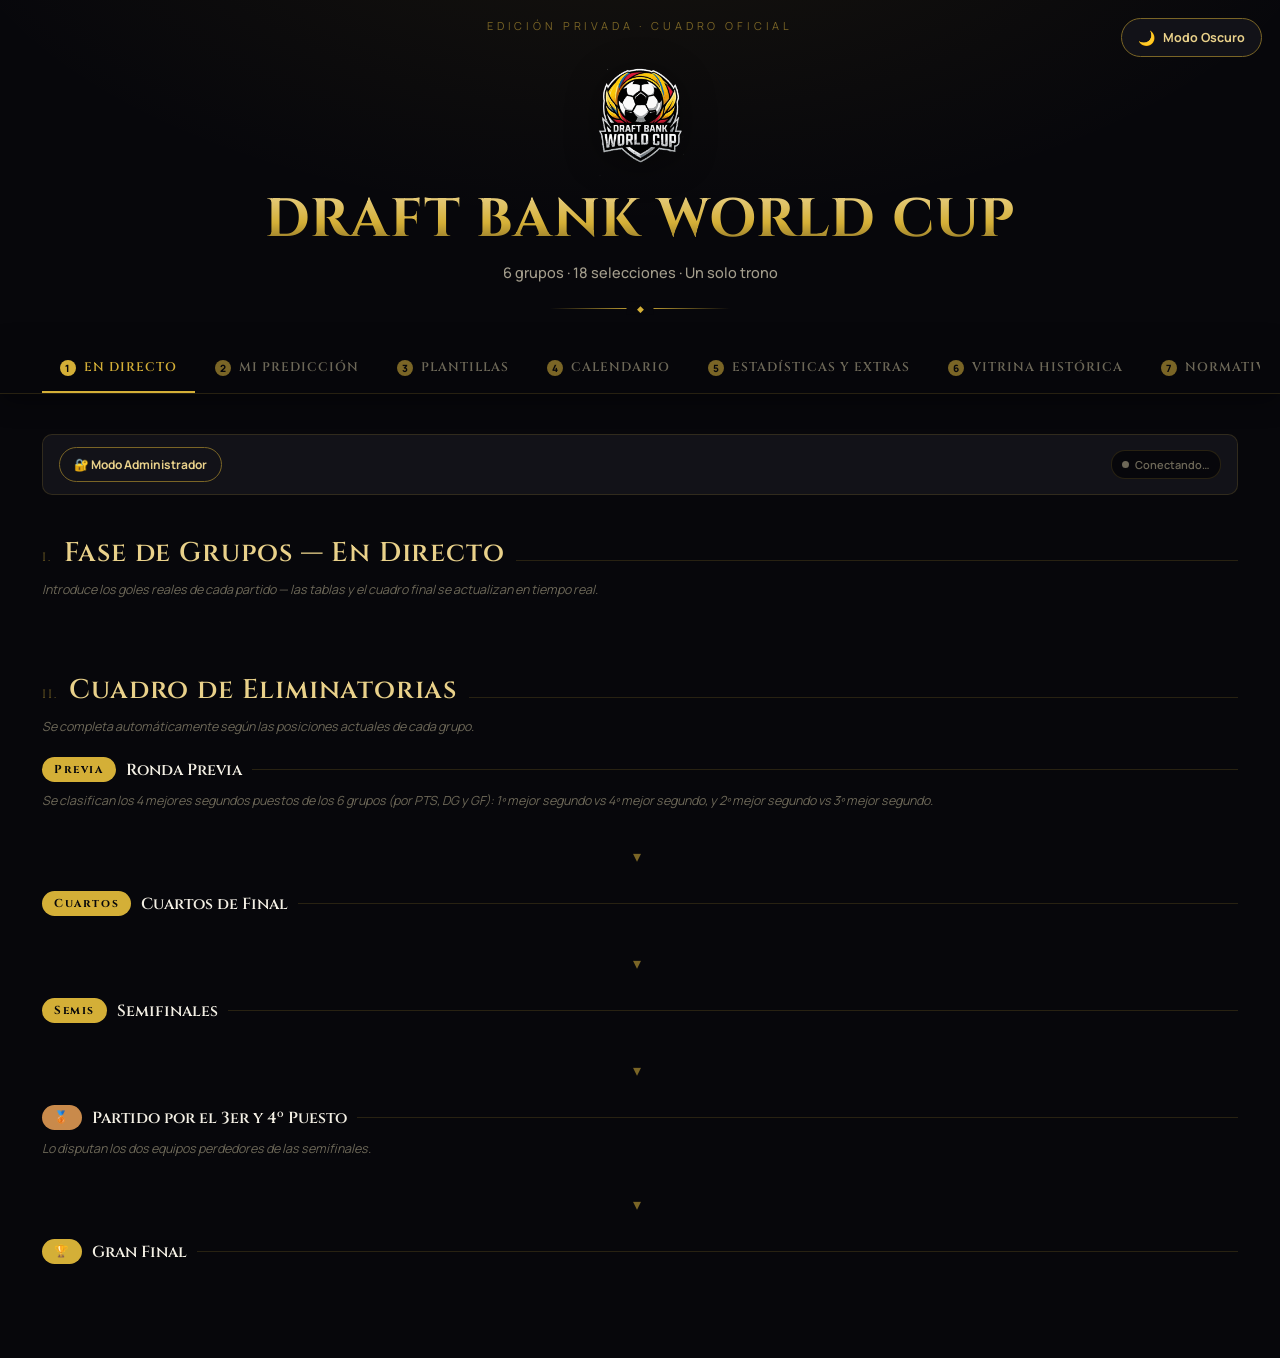
==== commit be69532e: "Update index.html" ====
--- a/index.html
+++ b/index.html
@@ -3,7 +3,7 @@
 <head>
 <meta charset="UTF-8">
 <meta name="viewport" content="width=device-width, initial-scale=1.0">
-<title>Torneo Mundial de Campeones — Panel Completo (Sincronizado)</title>
+<title>DRAFT BANK WORLD CUP — Panel Completo (Sincronizado)</title>
 <link rel="preconnect" href="https://fonts.googleapis.com">
 <link rel="preconnect" href="https://fonts.gstatic.com" crossorigin>
 <link href="https://fonts.googleapis.com/css2?family=Cinzel:wght@500;600;700;800&family=Manrope:wght@400;500;600;700;800&display=swap" rel="stylesheet">
@@ -26,16 +26,115 @@
     --fourth:#8f8a7a;
     --radius:10px;
   }
+
+  /* ---------- MODO CLARO ---------- */
+  [data-theme="light"]{
+    --void:#f6f3ea;
+    --panel:#ffffff;
+    --panel-alt:#f1ecdd;
+    --panel-line: rgba(122,101,38,0.20);
+    --gold:#a9761a;
+    --gold-soft:#8a5f14;
+    --gold-dim:#c9a24a;
+    --text:#241f13;
+    --text-dim:#55503f;
+    --text-faint:#847e69;
+    --win-green:#2f7a56;
+    --lose-red:#8a3f3f;
+    --silver:#5c5f6b;
+    --bronze:#a56a2f;
+    --fourth:#7a7565;
+  }
+
   *{box-sizing:border-box;}
   html,body{margin:0;padding:0;}
+  html{ transition: background-color 0.3s ease; }
   body{
     background:
       radial-gradient(ellipse 1200px 600px at 50% -10%, rgba(212,175,55,0.08), transparent 60%),
       var(--void);
     color:var(--text);
     font-family:'Manrope', sans-serif;
-    padding:0 0 80px;
+    padding:0 0 32px;
     -webkit-font-smoothing:antialiased;
+    transition: background-color 0.3s ease, color 0.3s ease;
+  }
+
+  /* ---------- TRANSICIONES SUAVES GLOBALES ---------- */
+  button, input, select, a,
+  .group-card, .kmatch, .stat-highlight-card, .podium-card, .admin-bar,
+  .cloud-status, ol.leaderboard li, .cc-place, .tab-btn, .toast,
+  .theme-toggle-btn, .admin-panel, .penalty-box{
+    transition: background-color 0.3s ease, color 0.3s ease, border-color 0.3s ease,
+                box-shadow 0.3s ease, transform 0.2s ease, opacity 0.3s ease;
+  }
+
+  /* ---------- EFECTOS HOVER ---------- */
+  .group-card:hover, .stat-highlight-card:hover, .podium-card:hover{
+    transform: translateY(-4px);
+    box-shadow: 0 14px 34px rgba(0,0,0,0.28);
+    border-color: rgba(212,175,55,0.4);
+  }
+  .kmatch:hover{
+    transform: translateY(-3px);
+    box-shadow: 0 10px 26px rgba(0,0,0,0.24);
+  }
+  ol.leaderboard li:hover{
+    transform: translateX(3px);
+    border-color: rgba(212,175,55,0.4);
+  }
+  .tab-btn:hover{ transform: translateY(-1px); }
+  .admin-toggle-btn:hover, .load-live-btn:hover, .admin-match-btn:hover{
+    transform: translateY(-1px);
+  }
+  .download-btn:hover, .ap-add-btn:hover, .admin-login-btn:hover, .stat-add-btn:hover{
+    transform: translateY(-2px);
+    filter: brightness(1.08);
+  }
+
+  /* ---------- BOTÓN MODO OSCURO / CLARO ---------- */
+  .theme-toggle-btn{
+    display:inline-flex; align-items:center; gap:8px;
+    background:var(--panel); border:1px solid var(--gold-dim); color:var(--gold-soft);
+    font-family:'Manrope',sans-serif; font-weight:700; font-size:12.5px;
+    padding:9px 16px; border-radius:24px; cursor:pointer;
+    position:absolute; top:18px; right:18px;
+  }
+  .theme-toggle-btn:hover{ border-color:var(--gold); box-shadow:0 4px 16px rgba(212,175,55,0.2); }
+  .theme-toggle-btn .icon{ font-size:14px; }
+
+  /* ---------- SISTEMA DE NOTIFICACIONES (TOASTS) ---------- */
+  #toast-container{
+    position:fixed; bottom:20px; right:20px; z-index:9999;
+    display:flex; flex-direction:column; gap:10px;
+    pointer-events:none;
+  }
+  .toast{
+    background:linear-gradient(135deg, var(--panel) 0%, var(--panel-alt) 100%);
+    border:1px solid var(--gold-dim);
+    border-left:4px solid var(--gold);
+    color:var(--text);
+    font-family:'Manrope',sans-serif; font-size:13px; font-weight:600;
+    padding:13px 18px; border-radius:8px;
+    box-shadow:0 10px 30px rgba(0,0,0,0.35);
+    max-width:320px;
+    opacity:0; transform:translateX(40px);
+    animation: toast-in 0.35s ease forwards;
+    pointer-events:auto;
+  }
+  .toast.toast-out{ animation: toast-out 0.35s ease forwards; }
+  @keyframes toast-in{
+    from{ opacity:0; transform:translateX(40px); }
+    to{ opacity:1; transform:translateX(0); }
+  }
+  @keyframes toast-out{
+    from{ opacity:1; transform:translateX(0); }
+    to{ opacity:0; transform:translateX(40px); }
+  }
+  @media (max-width:640px){
+    #toast-container{ left:14px; right:14px; bottom:14px; }
+    .toast{ max-width:none; }
+    .theme-toggle-btn{ position:static; margin:0 auto 14px; }
   }
   .app{ max-width:1240px; margin:0 auto; padding: 40px 22px 20px; }
 
@@ -52,6 +151,12 @@
     color:var(--gold-dim);
     text-transform:uppercase;
     margin-bottom:14px;
+  }
+  .hero .league-logo{
+    display:block;
+    width:auto; height:130px;
+    margin:0 auto 14px;
+    filter:drop-shadow(0 6px 18px rgba(0,0,0,0.45));
   }
   .hero h1{
     font-family:'Cinzel', serif;
@@ -195,22 +300,22 @@
   tr.pos-leader .team-name::before{ content:'① '; color:var(--gold); }
   tr.pos-runner .team-name::before{ content:'② '; color:var(--text-faint); }
 
-  .matches-list{ margin-top:16px; border-top:1px dashed var(--panel-line); padding-top:14px; display:flex; flex-direction:column; gap:9px; }
-  .match-row{ display:grid; grid-template-columns: 1fr 40px 12px 40px 1fr; align-items:center; gap:6px; }
-  .match-team{ font-size:12px; color:var(--text-dim); font-weight:600; display:flex; align-items:center; gap:6px; }
-  .flag-icon-sm{ width:20px; height:14px; object-fit:cover; border-radius:2px; box-shadow:0 0 0 1px rgba(212,175,55,0.3); flex-shrink:0; background:var(--panel-alt); }
+  .matches-list{ margin-top:14px; border-top:1px dashed var(--panel-line); padding-top:12px; display:flex; flex-direction:column; gap:7px; }
+  .match-row{ display:grid; grid-template-columns: 1fr 32px 10px 32px 1fr; align-items:center; gap:5px; }
+  .match-team{ font-size:11px; color:var(--text-dim); font-weight:600; display:flex; align-items:center; gap:5px; }
+  .flag-icon-sm{ width:17px; height:12px; object-fit:cover; border-radius:2px; box-shadow:0 0 0 1px rgba(212,175,55,0.3); flex-shrink:0; background:var(--panel-alt); }
   .match-team.home{ justify-content:flex-end; text-align:right; }
   .match-team.away{ justify-content:flex-start; text-align:left; }
-  .match-vs{ text-align:center; color:var(--gold-dim); font-size:12px; }
+  .match-vs{ text-align:center; color:var(--gold-dim); font-size:11px; }
   input.score-input{
-    width:40px; height:32px;
+    width:32px; height:26px;
     background:var(--void);
     border:1px solid var(--panel-line);
     border-radius:6px;
     color:var(--gold-soft);
     font-family:'Manrope',sans-serif;
     font-weight:800;
-    font-size:14px;
+    font-size:12px;
     text-align:center;
     -moz-appearance:textfield;
   }
@@ -224,50 +329,53 @@
     font-family:'Cinzel', serif; font-size:11.5px; letter-spacing:0.14em;
     color:var(--void); background:var(--gold); padding:5px 12px; border-radius:20px; font-weight:700;
   }
+  .stage-head .chip.chip-bronze{ background:var(--bronze); }
+  .kmatch.third-place-match{ border-color:rgba(201,138,75,0.5); }
+  .kmatch.third-place-match .kside.winner .kname::after{ color:var(--bronze); }
   .stage-head h3{ font-family:'Cinzel',serif; font-size:16px; color:var(--text); margin:0; font-weight:600; }
   .stage-rule{ flex:1; height:1px; background:var(--panel-line); }
 
   .chevron-divider{ text-align:center; color:var(--gold-dim); font-size:16px; margin: -14px 0 24px; letter-spacing:6px; }
 
-  .matches-row{ display:flex; flex-wrap:wrap; gap:16px; }
+  .matches-row{ display:flex; flex-wrap:wrap; gap:12px; }
   .kmatch{
-    flex:1 1 260px; max-width:340px;
+    flex:1 1 190px; max-width:250px;
     background:linear-gradient(180deg, var(--panel) 0%, var(--panel-alt) 100%);
     border:1px solid var(--panel-line);
     border-radius:var(--radius);
-    padding:14px 16px;
-  }
-  .kmatch.final-match{ max-width:420px; margin:0 auto; border-color:var(--gold); box-shadow:0 0 30px rgba(212,175,55,0.12); }
-  .kside{ display:flex; align-items:center; justify-content:space-between; padding:8px 0; }
+    padding:10px 12px;
+  }
+  .kmatch.final-match{ max-width:300px; margin:0 auto; border-color:var(--gold); box-shadow:0 0 30px rgba(212,175,55,0.12); }
+  .kside{ display:flex; align-items:center; justify-content:space-between; padding:6px 0; }
   .kside + .kside{ border-top:1px dashed var(--panel-line); }
   .kteam{ display:flex; flex-direction:column; min-width:0; }
   .kteam-top{ display:flex; align-items:center; gap:6px; min-width:0; }
-  .kteam .kname{ font-weight:700; font-size:13.5px; color:var(--text); white-space:nowrap; overflow:hidden; text-overflow:ellipsis; min-width:0; }
-  .kteam .kowner{ font-size:10.5px; color:var(--text-faint); }
+  .kteam .kname{ font-weight:700; font-size:12px; color:var(--text); white-space:nowrap; overflow:hidden; text-overflow:ellipsis; min-width:0; }
+  .kteam .kowner{ font-size:9.5px; color:var(--text-faint); }
   .kside.pending .kname{ color:var(--text-faint); font-style:italic; font-weight:500;}
   .kside.winner .kname{ color:var(--gold-soft); }
   .kside.winner .kname::after{ content:' ✓'; color:var(--win-green); }
   .kside.loser{ opacity:0.5; }
   .kscore{
-    width:38px; height:32px; background:var(--void); border:1px solid var(--panel-line); border-radius:6px;
-    color:var(--gold-soft); font-weight:800; text-align:center; font-family:'Manrope',sans-serif; font-size:14px; flex-shrink:0;
+    width:30px; height:26px; background:var(--void); border:1px solid var(--panel-line); border-radius:6px;
+    color:var(--gold-soft); font-weight:800; text-align:center; font-family:'Manrope',sans-serif; font-size:12px; flex-shrink:0;
   }
   .kscore:focus{ outline:none; border-color:var(--gold); box-shadow:0 0 0 3px rgba(212,175,55,0.15); }
   .kscore:disabled{ opacity:0.3; }
 
-  .penalty-box{ margin-top:8px; padding-top:8px; border-top:1px dashed var(--panel-line); display:none; }
+  .penalty-box{ margin-top:6px; padding-top:6px; border-top:1px dashed var(--panel-line); display:none; }
   .penalty-box.show{ display:block; }
-  .penalty-box .plabel{ font-size:10px; color:var(--text-faint); text-transform:uppercase; letter-spacing:0.08em; margin-bottom:6px; }
-  .penalty-btns{ display:flex; gap:6px; }
+  .penalty-box .plabel{ font-size:9px; color:var(--text-faint); text-transform:uppercase; letter-spacing:0.08em; margin-bottom:5px; }
+  .penalty-btns{ display:flex; gap:5px; }
   .pbtn{
     flex:1; background:var(--void); border:1px solid var(--panel-line); color:var(--text-dim);
-    font-size:11px; padding:6px 4px; border-radius:6px; cursor:pointer; font-family:'Manrope',sans-serif; font-weight:600;
+    font-size:10px; padding:5px 3px; border-radius:6px; cursor:pointer; font-family:'Manrope',sans-serif; font-weight:600;
   }
   .pbtn.active{ background:rgba(212,175,55,0.15); border-color:var(--gold); color:var(--gold-soft); }
 
-  .final-match .kside{ padding:12px 0; }
-  .final-match .kname{ font-size:16px; }
-  .trophy-banner{ text-align:center; margin-top:8px; font-size:13px; color:var(--gold); display:none; }
+  .final-match .kside{ padding:9px 0; }
+  .final-match .kname{ font-size:13.5px; }
+  .trophy-banner{ text-align:center; margin-top:6px; font-size:12px; color:var(--gold); display:none; }
   .trophy-banner.show{ display:block; }
 
   /* ---------- ADMIN PANEL (solo pestaña En Directo) ---------- */
@@ -283,6 +391,25 @@
   }
   .admin-toggle-btn:hover{ border-color:var(--gold); }
   body.admin-mode .admin-toggle-btn{ background:rgba(212,175,55,0.15); border-color:var(--gold); color:var(--gold); }
+  body.admin-mode #editTextsBtn{ display:inline-flex !important; align-items:center; gap:6px; }
+  body.text-edit-mode #editTextsBtn{ background:rgba(212,175,55,0.15); border-color:var(--gold); color:var(--gold); }
+
+  /* ---------- MODO EDICIÓN DE TEXTOS (solo admin) ---------- */
+  body.text-edit-mode [data-tkey]{
+    outline: 1.5px dashed var(--gold-dim);
+    outline-offset: 3px;
+    border-radius: 4px;
+    cursor: text;
+    transition: outline-color .15s ease, background-color .15s ease;
+  }
+  body.text-edit-mode [data-tkey]:hover{
+    outline-color: var(--gold);
+    background: rgba(212,175,55,0.08);
+  }
+  body.text-edit-mode [data-tkey]:focus{
+    outline: 1.5px solid var(--gold);
+    background: rgba(212,175,55,0.12);
+  }
   .admin-login{ display:none; align-items:center; gap:8px; }
   .admin-login.show{ display:flex; }
   .admin-login input{
@@ -358,6 +485,91 @@
   }
   .load-live-btn:hover{ border-color:var(--gold); background:rgba(212,175,55,0.08); }
 
+  /* ---------- MODO DE PRONÓSTICO: SELECTOR (detallado / rápido, marcador / elección) ---------- */
+  .mode-switch{
+    display:flex; gap:8px; flex-wrap:wrap; justify-content:center;
+    background:var(--panel); border:1px solid var(--panel-line); border-radius:30px;
+    padding:5px; margin:0 auto 18px; max-width:fit-content;
+  }
+  .mode-btn{
+    background:none; border:none; cursor:pointer;
+    font-family:'Manrope',sans-serif; font-weight:700; font-size:12px; letter-spacing:0.01em;
+    color:var(--text-dim); padding:9px 16px; border-radius:24px; white-space:nowrap;
+  }
+  .mode-btn:hover{ color:var(--gold-soft); }
+  .mode-btn.active{
+    background:linear-gradient(135deg, var(--gold-soft), var(--gold) 60%, var(--gold-dim));
+    color:#1a1406;
+  }
+  .mode-hint{ text-align:center; margin:-8px 0 24px; }
+
+  /* ---------- FASE DE GRUPOS: SELECCIÓN RÁPIDA ---------- */
+  #pred-grupos:not(.mode-quick) .quick-pick-block{ display:none; }
+  #pred-grupos.mode-quick .matches-list{ display:none; }
+  .quick-pick-block{ margin-top:16px; border-top:1px dashed var(--panel-line); padding-top:14px; }
+  .qp-title{ font-size:10.5px; color:var(--text-faint); text-transform:uppercase; letter-spacing:0.08em; margin-bottom:10px; text-align:center; }
+  .qp-teams{ display:flex; flex-direction:column; gap:7px; }
+  .quick-team-btn{
+    display:flex; align-items:center; gap:8px;
+    background:var(--void); border:1px solid var(--panel-line); border-radius:8px;
+    padding:8px 10px; cursor:pointer; text-align:left; width:100%;
+    font-family:'Manrope',sans-serif; color:var(--text-dim);
+  }
+  .quick-team-btn:hover{ border-color:var(--gold-dim); }
+  .quick-team-btn .qp-name{ font-weight:700; font-size:12.5px; color:var(--text); flex:1; }
+  .quick-team-btn .qp-owner{ font-size:10px; color:var(--text-faint); }
+  .quick-team-btn .qp-medal{ font-size:14px; width:18px; text-align:center; flex-shrink:0; }
+  .quick-team-btn.is-first{ border-color:var(--gold); background:rgba(212,175,55,0.10); }
+  .quick-team-btn.is-first .qp-name{ color:var(--gold-soft); }
+  .quick-team-btn.is-second{ border-color:var(--silver); background:rgba(199,201,209,0.08); }
+
+  /* ---------- RANKING DE MEJORES SEGUNDOS (modo rápido) ---------- */
+  .runnerup-panel{ margin-top:6px; }
+  #pred-grupos:not(.mode-quick) .runnerup-panel{ display:none; }
+  .runnerup-panel .rp-title{ font-family:'Cinzel',serif; font-size:14px; color:var(--gold-soft); text-align:center; margin-bottom:6px; }
+  .runnerup-panel .rp-note{ text-align:center; color:var(--text-faint); font-size:12px; margin-bottom:16px; }
+  .runnerup-list{ display:flex; flex-direction:column; gap:8px; max-width:560px; margin:0 auto; }
+  .ranking-item{
+    display:flex; align-items:center; gap:10px;
+    background:var(--panel); border:1px solid var(--panel-line); border-radius:8px; padding:8px 12px;
+  }
+  .ranking-item.qualifies{ border-color:rgba(63,143,107,0.4); }
+  .ranking-item.eliminated{ opacity:0.55; }
+  .ranking-pos{
+    font-family:'Cinzel',serif; font-weight:700; font-size:13px; color:var(--gold);
+    width:22px; text-align:center; flex-shrink:0;
+  }
+  .ranking-team{ display:flex; align-items:center; gap:8px; flex:1; min-width:0; }
+  .ranking-team .team-name{ font-size:12.5px; }
+  .ranking-team .pending{ color:var(--text-faint); font-style:italic; font-size:12px; }
+  .ranking-tag{
+    font-size:9.5px; font-weight:700; text-transform:uppercase; letter-spacing:0.05em;
+    padding:3px 8px; border-radius:10px; flex-shrink:0;
+  }
+  .ranking-item.qualifies .ranking-tag{ background:rgba(63,143,107,0.18); color:var(--win-green); }
+  .ranking-item.eliminated .ranking-tag{ background:rgba(138,63,63,0.15); color:#c98a8a; }
+  .ranking-arrows{ display:flex; flex-direction:column; gap:2px; flex-shrink:0; }
+  .rank-arrow-btn{
+    background:none; border:1px solid var(--panel-line); color:var(--text-dim);
+    width:20px; height:18px; line-height:1; border-radius:4px; cursor:pointer; font-size:9px;
+  }
+  .rank-arrow-btn:hover{ border-color:var(--gold); color:var(--gold-soft); }
+  .rank-arrow-btn:disabled{ opacity:0.25; cursor:not-allowed; }
+  tr.pending-pick td{ opacity:0.55; font-style:italic; }
+
+  /* ---------- FASE ELIMINATORIA: SELECCIÓN DIRECTA DE GANADOR ---------- */
+  #pred-playoffs.ko-pick-mode .kscore{ display:none; }
+  #pred-playoffs.ko-pick-mode .penalty-box{ display:none !important; }
+  #pred-playoffs.ko-pick-mode .kside{ cursor:pointer; border-radius:6px; }
+  #pred-playoffs.ko-pick-mode .kside:hover:not(.pending){ background:rgba(212,175,55,0.06); }
+  #pred-playoffs.ko-pick-mode .kside.pending{ cursor:not-allowed; }
+  #pred-playoffs.ko-pick-mode .kside::after{
+    content:'Elegir ▸'; margin-left:auto; font-size:10px; color:var(--text-faint);
+    letter-spacing:0.04em; padding-left:8px;
+  }
+  #pred-playoffs.ko-pick-mode .kside.winner::after{ content:'✓ Elegido'; color:var(--win-green); }
+  #pred-playoffs.ko-pick-mode .kside.pending::after{ content:''; }
+
   .admin-block{ display:none; margin-top:10px; }
   body.admin-mode .admin-block{ display:block; }
   .admin-match-btn{
@@ -387,13 +599,263 @@
     display:flex; align-items:center; gap:8px; font-size:11px; color:var(--text-dim);
     background:var(--panel); border:1px solid var(--panel-line); border-radius:6px; padding:5px 8px;
   }
+  .admin-panel-motm{
+    display:flex; align-items:center; gap:8px; flex-wrap:wrap;
+    margin-top:12px; padding-top:10px; border-top:1px dashed var(--panel-line);
+  }
+  .admin-panel-motm .apm-label{
+    font-family:'Manrope',sans-serif; font-weight:800; font-size:11.5px; color:var(--gold-soft); flex:0 0 auto;
+  }
+  .admin-panel-motm select{
+    flex:1 1 200px; background:var(--panel); border:1px solid var(--panel-line); border-radius:6px;
+    color:var(--text); font-family:'Manrope',sans-serif; font-size:11.5px; padding:6px 8px;
+  }
+  .admin-panel-motm select:focus{ outline:none; border-color:var(--gold); }
   ul.admin-entries .ae-who{ flex:1; color:var(--text); font-weight:600; }
   ul.admin-entries .ae-who small{ display:block; color:var(--text-faint); font-weight:500; font-size:10px; }
   ul.admin-entries .ap-del{ background:none; border:none; color:var(--text-faint); cursor:pointer; font-size:12px; }
   ul.admin-entries .ap-del:hover{ color:var(--lose-red); }
 
+  /* ---------- PLANTILLAS ---------- */
+  .squads-teamlist{
+    display:grid; grid-template-columns:repeat(auto-fit, minmax(210px,1fr)); gap:14px;
+  }
+  .squad-team-card{
+    display:flex; align-items:center; gap:12px; text-align:left; cursor:pointer;
+    background:linear-gradient(180deg, var(--panel) 0%, var(--panel-alt) 100%);
+    border:1px solid var(--panel-line); border-radius:var(--radius);
+    padding:14px 16px; color:var(--text); font-family:'Manrope',sans-serif;
+  }
+  .squad-team-card:hover{ border-color:var(--gold); transform:translateY(-2px); }
+  .squad-team-card .flag-icon{ width:30px; height:21px; flex-shrink:0; }
+  .squad-team-card .st-name{ font-weight:700; font-size:14px; }
+  .squad-team-card .st-owner{ display:block; font-size:11px; color:var(--text-faint); margin-top:2px; }
+  .squad-team-card .st-count{
+    margin-left:auto; font-size:10.5px; color:var(--gold-dim); font-weight:700;
+    background:rgba(212,175,55,0.1); padding:3px 9px; border-radius:12px; white-space:nowrap;
+  }
+
+  .squad-detail{
+    background:linear-gradient(180deg, var(--panel) 0%, var(--panel-alt) 100%);
+    border:1px solid var(--panel-line); border-radius:var(--radius); padding:22px;
+  }
+  .squad-back-btn{
+    background:none; border:1px solid var(--panel-line); color:var(--text-dim);
+    font-family:'Manrope',sans-serif; font-weight:700; font-size:12px;
+    padding:8px 14px; border-radius:20px; cursor:pointer; margin-bottom:18px;
+  }
+  .squad-back-btn:hover{ border-color:var(--gold); color:var(--gold-soft); }
+  .squad-detail-header{ display:flex; align-items:center; gap:14px; margin-bottom:8px; }
+  .squad-detail-header img{ width:44px; height:31px; border-radius:3px; box-shadow:0 0 0 1px rgba(212,175,55,0.3); }
+  .squad-detail-header .sd-name{ font-family:'Cinzel',serif; font-size:19px; color:var(--gold-soft); font-weight:700; }
+  .squad-detail-header .sd-owner{ display:block; font-size:12px; color:var(--text-faint); margin-top:2px; }
+
+  .squad-admin-note{
+    display:none; font-size:11.5px; color:var(--text-faint); font-style:italic; margin:14px 0;
+  }
+  body:not(.admin-mode) .squad-admin-note{ display:block; }
+  .squad-admin-form{
+    display:none; gap:8px; flex-wrap:wrap; align-items:center; margin:18px 0;
+    background:var(--void); border:1px solid var(--panel-line); border-radius:8px; padding:12px;
+  }
+  body.admin-mode .squad-admin-form{ display:flex; }
+  .squad-admin-form input[type="text"]{
+    flex:1 1 160px; background:var(--panel); border:1px solid var(--panel-line); border-radius:6px;
+    color:var(--text); font-family:'Manrope',sans-serif; font-size:12.5px; padding:8px 10px;
+  }
+  .squad-admin-form input[type="number"]{
+    width:70px; text-align:center; background:var(--panel); border:1px solid var(--panel-line); border-radius:6px;
+    color:var(--text); font-family:'Manrope',sans-serif; font-size:12.5px; padding:8px 6px;
+  }
+  .squad-admin-form select{
+    background:var(--panel); border:1px solid var(--panel-line); border-radius:6px;
+    color:var(--text); font-family:'Manrope',sans-serif; font-size:12.5px; padding:8px 6px;
+  }
+  .squad-admin-form select#squadPlayerPositionInput{ width:90px; }
+  .squad-admin-form input#squadPlayerVeteraniaInput{ width:110px; }
+  .squad-admin-form select#squadPlayerPropiedadInput{ width:140px; }
+  .squad-admin-form input:focus, .squad-admin-form select:focus{ outline:none; border-color:var(--gold); }
+  .squad-add-btn{
+    background:linear-gradient(135deg, var(--gold-soft), var(--gold) 60%, var(--gold-dim));
+    color:#1a1406; border:none; border-radius:6px; padding:9px 16px;
+    font-family:'Manrope',sans-serif; font-weight:800; font-size:12px; cursor:pointer;
+  }
+  .squad-roster-list{ list-style:none; margin:0; padding:0; display:flex; flex-direction:column; gap:7px; }
+  .squad-roster-list li{
+    display:flex; align-items:center; gap:12px; flex-wrap:wrap;
+    background:var(--void); border:1px solid var(--panel-line); border-radius:8px; padding:9px 12px;
+  }
+  .squad-roster-list .sr-number{
+    font-family:'Cinzel',serif; font-weight:700; font-size:14px; color:var(--gold);
+    width:30px; text-align:center; flex-shrink:0;
+  }
+  .squad-roster-list .sr-name{ flex:1 1 auto; font-weight:600; font-size:13px; color:var(--text); min-width:100px; }
+  .squad-roster-list .sr-pos{
+    font-family:'Manrope',sans-serif; font-weight:700; font-size:10.5px; letter-spacing:.03em;
+    color:var(--gold-soft); border:1px solid var(--panel-line); border-radius:5px; padding:3px 7px; flex-shrink:0;
+  }
+  .squad-roster-list .sr-vet{
+    font-family:'Manrope',sans-serif; font-size:11px; color:var(--text-faint); flex-shrink:0;
+  }
+  .squad-roster-list .sr-prop{
+    font-family:'Manrope',sans-serif; font-weight:600; font-size:10.5px; border-radius:5px; padding:3px 7px; flex-shrink:0;
+  }
+  .squad-roster-list .sr-prop.propiedad{ color:#7fd88f; border:1px solid rgba(127,216,143,0.35); background:rgba(127,216,143,0.08); }
+  .squad-roster-list .sr-prop.cedido{ color:#e0b45c; border:1px solid rgba(224,180,92,0.35); background:rgba(224,180,92,0.08); }
+  .squad-roster-list .sr-actions{ display:none; align-items:center; gap:10px; flex-shrink:0; margin-left:auto; }
+  body.admin-mode .squad-roster-list .sr-actions{ display:flex; }
+  .squad-roster-list .sr-edit, .squad-roster-list .sr-del{
+    background:none; border:none; color:var(--text-faint); cursor:pointer; font-size:13px; padding:2px;
+  }
+  .squad-roster-list .sr-edit:hover{ color:var(--gold-soft); }
+  .squad-roster-list .sr-del:hover{ color:var(--lose-red); }
+  .squad-roster-empty{ text-align:center; color:var(--text-faint); font-style:italic; font-size:12.5px; padding:18px 0; }
+
+  /* ---------- MODAL EDITAR / TRASPASAR JUGADOR ---------- */
+  .modal-overlay{
+    display:none; position:fixed; inset:0; z-index:5000;
+    background:rgba(4,4,7,0.72); backdrop-filter:blur(3px);
+    align-items:center; justify-content:center; padding:16px;
+  }
+  .modal-overlay.open{ display:flex; }
+  .modal-box{
+    width:100%; max-width:420px;
+    background:linear-gradient(180deg, var(--panel) 0%, var(--panel-alt) 100%);
+    border:1px solid var(--gold-dim); border-radius:12px;
+    padding:24px 22px 20px; box-shadow:0 24px 60px rgba(0,0,0,0.5);
+  }
+  .modal-box h3{
+    font-family:'Cinzel',serif; font-size:17px; color:var(--gold-soft); margin:0 0 4px;
+  }
+  .modal-box .modal-sub{ font-size:11.5px; color:var(--text-faint); margin:0 0 18px; }
+  .modal-field{ display:flex; flex-direction:column; gap:5px; margin-bottom:12px; }
+  .modal-field label{
+    font-family:'Manrope',sans-serif; font-weight:700; font-size:10.5px; letter-spacing:.04em;
+    text-transform:uppercase; color:var(--text-faint);
+  }
+  .modal-field input, .modal-field select{
+    background:var(--void); border:1px solid var(--panel-line); border-radius:6px;
+    color:var(--text); font-family:'Manrope',sans-serif; font-size:13px; padding:9px 10px;
+  }
+  .modal-field input:focus, .modal-field select:focus{ outline:none; border-color:var(--gold); }
+  .modal-row{ display:flex; gap:10px; }
+  .modal-row .modal-field{ flex:1; }
+  .modal-transfer-note{
+    font-size:11px; color:var(--gold-dim); background:rgba(212,175,55,0.08);
+    border:1px solid rgba(212,175,55,0.25); border-radius:6px; padding:8px 10px; margin:2px 0 14px;
+    display:none;
+  }
+  .modal-transfer-note.show{ display:block; }
+  .modal-actions{ display:flex; gap:10px; justify-content:flex-end; margin-top:6px; }
+  .modal-btn{
+    font-family:'Manrope',sans-serif; font-weight:800; font-size:12px; cursor:pointer;
+    border-radius:20px; padding:9px 18px; border:1px solid var(--panel-line);
+    background:none; color:var(--text-dim);
+  }
+  .modal-btn:hover{ border-color:var(--gold); color:var(--gold-soft); }
+  .modal-btn.primary{
+    background:linear-gradient(135deg, var(--gold-soft), var(--gold) 60%, var(--gold-dim));
+    color:#1a1406; border:none;
+  }
+  .modal-btn.primary:hover{ filter:brightness(1.08); }
+
+  /* ---------- CALENDARIO COMPLETO + SUBIDA DE FOTOS ---------- */
+  .calendar-admin-review{
+    display:none; margin-bottom:24px;
+    background:linear-gradient(180deg, rgba(212,175,55,0.08) 0%, rgba(212,175,55,0.02) 100%);
+    border:1px solid var(--gold-dim); border-radius:var(--radius); padding:18px 20px;
+  }
+  body.admin-mode .calendar-admin-review{ display:block; }
+  .cm-admin-review-title{
+    font-family:'Cinzel',serif; font-size:13px; letter-spacing:0.06em; color:var(--gold-soft);
+    font-weight:700; margin-bottom:12px;
+  }
+  .cm-admin-review-grid{ display:flex; flex-wrap:wrap; gap:10px; }
+  .cm-admin-review-empty{ font-size:12px; color:var(--text-faint); font-style:italic; }
+  .cm-admin-thumb{
+    width:96px; cursor:pointer; background:none; border:none; padding:0; text-align:left;
+  }
+  .cm-admin-thumb-wrap{ position:relative; width:96px; }
+  .cm-admin-thumb .cm-admin-thumb-img{
+    width:96px; height:96px; border-radius:6px; overflow:hidden; border:1px solid var(--panel-line); background:var(--panel-alt);
+    display:flex; align-items:center; justify-content:center; flex-direction:column; gap:4px;
+  }
+  .cm-admin-thumb:hover .cm-admin-thumb-img{ border-color:var(--gold); }
+  .cm-admin-thumb-icon{ font-size:22px; opacity:0.75; }
+  .cm-admin-thumb-hint{ font-size:8.5px; color:var(--text-faint); letter-spacing:0.03em; text-transform:uppercase; }
+  .cm-admin-thumb-label{
+    font-size:9.5px; color:var(--text-faint); margin-top:4px; line-height:1.3;
+    overflow:hidden; text-overflow:ellipsis; display:-webkit-box; -webkit-line-clamp:2; -webkit-box-orient:vertical;
+  }
+  .cm-photo-del{
+    position:absolute; top:-7px; right:-7px; width:22px; height:22px; border-radius:50%;
+    background:var(--lose-red); color:#fff; border:2px solid var(--void);
+    display:none; align-items:center; justify-content:center; cursor:pointer;
+    font-size:11px; line-height:1; padding:0; z-index:2;
+  }
+  body.admin-mode .cm-photo-del{ display:flex; }
+  .cm-photo-del:hover{ filter:brightness(1.15); }
+  .calendar-groups{ display:flex; flex-direction:column; gap:26px; }
+  .calendar-group-card{
+    background:linear-gradient(180deg, var(--panel) 0%, var(--panel-alt) 100%);
+    border:1px solid var(--panel-line); border-radius:var(--radius); padding:20px;
+  }
+  .calendar-group-title{
+    font-family:'Cinzel',serif; font-size:14px; letter-spacing:0.1em; color:var(--gold-soft);
+    margin:0 0 14px; font-weight:600;
+  }
+  .calendar-group-title small{ color:var(--text-faint); font-weight:400; font-family:'Manrope',sans-serif; letter-spacing:0; margin-left:6px; font-size:10.5px; }
+  .calendar-matches{ display:flex; flex-direction:column; gap:12px; }
+  .calendar-match{
+    background:var(--void); border:1px solid var(--panel-line); border-radius:8px; padding:12px 14px;
+  }
+  .calendar-match-teams{ display:flex; align-items:center; justify-content:center; gap:10px; font-size:12.5px; font-weight:700; color:var(--text); flex-wrap:wrap; }
+  .calendar-match-teams .cm-team{ display:flex; align-items:center; gap:6px; }
+  .calendar-match-teams .cm-vs{ color:var(--gold-dim); font-weight:500; font-size:11px; }
+  .calendar-match-teams .cm-owner{ color:var(--text-faint); font-size:10px; font-weight:500; }
+  .calendar-match-score{ text-align:center; font-size:11px; color:var(--gold-dim); margin-top:4px; }
+
+  .cm-photos-bar{ display:flex; align-items:center; gap:10px; margin-top:12px; flex-wrap:wrap; }
+  .cm-upload-btn{
+    display:inline-flex; align-items:center; gap:6px; cursor:pointer;
+    background:linear-gradient(135deg, var(--gold-soft), var(--gold) 60%, var(--gold-dim));
+    color:#1a1406; border:none; border-radius:18px; padding:7px 14px;
+    font-family:'Manrope',sans-serif; font-weight:800; font-size:11px;
+  }
+  .cm-upload-btn:hover{ filter:brightness(1.08); }
+  .cm-upload-btn input[type="file"]{ display:none; }
+  .cm-upload-status{ font-size:10.5px; color:var(--text-faint); }
+  .cm-photo-count{
+    font-size:10px; color:var(--gold-dim); font-weight:700;
+    background:rgba(212,175,55,0.1); padding:3px 9px; border-radius:12px;
+  }
+  .cm-photos-grid{
+    display:flex; flex-wrap:wrap; gap:8px; margin-top:10px;
+  }
+  .cm-photo-item{ position:relative; flex-shrink:0; }
+  .cm-photo-thumb{
+    width:64px; height:64px; border-radius:6px; overflow:hidden; cursor:pointer;
+    border:1px solid var(--panel-line); flex-shrink:0; background:var(--panel-alt);
+    display:flex; align-items:center; justify-content:center;
+  }
+  .cm-photo-thumb .cm-photo-icon{ font-size:20px; opacity:0.75; }
+  .cm-photo-thumb:hover{ border-color:var(--gold); }
+  .cm-photos-empty{ font-size:11px; color:var(--text-faint); font-style:italic; margin-top:10px; }
+
+  .lightbox-box{ position:relative; max-width:min(92vw, 780px); max-height:88vh; }
+  .lightbox-box img{ max-width:100%; max-height:88vh; border-radius:8px; display:block; box-shadow:0 20px 60px rgba(0,0,0,0.5); }
+  .lightbox-close{
+    position:absolute; top:-14px; right:-14px; width:32px; height:32px; border-radius:50%;
+    background:var(--gold); color:#1a1406; border:none; font-weight:800; cursor:pointer; font-size:14px;
+  }
+
   /* ---------- PREDICTION DOWNLOAD ---------- */
-  .pred-download-wrap{ text-align:center; margin-top:36px; }
+  .pred-download-wrap{ text-align:center; margin-top:36px; display:flex; flex-wrap:wrap; justify-content:center; gap:12px; }
+  .download-btn.reset-btn{
+    background:transparent; color:var(--lose-red); border:1px solid var(--lose-red);
+    box-shadow:none;
+  }
+  .download-btn.reset-btn:hover{ background:rgba(138,63,63,0.12); filter:none; }
   .download-btn{
     background:linear-gradient(135deg, var(--gold-soft), var(--gold) 60%, var(--gold-dim));
     color:#1a1406; border:none; border-radius:30px;
@@ -423,8 +885,18 @@
   .cc-stage{ margin-bottom:18px; }
   .cc-stage h4{ font-family:'Cinzel',serif; font-size:11px; letter-spacing:0.14em; color:var(--gold-dim); text-transform:uppercase; margin:0 0 8px; border-bottom:1px solid var(--panel-line); padding-bottom:5px; }
   .cc-row{ display:flex; align-items:center; justify-content:center; gap:8px; font-size:12.5px; color:var(--text-dim); padding:4px 0; text-align:center; }
+  .cc-row .ccteam{ display:inline-flex; align-items:center; gap:5px; }
   .cc-row .ccw{ color:var(--gold-soft); font-weight:800; }
   .cc-row .ccarrow{ color:var(--gold-dim); font-size:11px; }
+  .cc-flag{ width:16px; height:11px; object-fit:cover; border-radius:2px; box-shadow:0 0 0 1px rgba(212,175,55,0.3); flex-shrink:0; background:var(--panel-alt); }
+  .cc-flag-lg{ width:34px; height:23px; object-fit:cover; border-radius:3px; box-shadow:0 0 0 1px rgba(212,175,55,0.35); margin:6px auto 4px; display:block; background:var(--panel-alt); }
+  .cc-groupwinners{ margin-bottom:22px; }
+  .cc-group-grid{ display:grid; grid-template-columns:repeat(3, 1fr); gap:8px; }
+  .cc-group-item{ border:1px solid var(--panel-line); border-radius:7px; padding:8px 4px 9px; text-align:center; background:var(--panel); }
+  .cc-group-tag{ display:block; font-family:'Cinzel',serif; font-size:9px; letter-spacing:0.1em; color:var(--gold-dim); text-transform:uppercase; margin-bottom:3px; }
+  .cc-group-team{ display:block; font-size:11px; font-weight:700; color:var(--text); line-height:1.2; }
+  .cc-group-team.pending{ color:var(--text-faint); font-weight:500; font-style:italic; font-size:10px; margin-top:4px; }
+  .cc-group-owner{ display:block; font-size:9.5px; color:var(--text-faint); margin-top:1px; }
   .cc-podium{ margin-top:26px; display:flex; flex-direction:column; gap:10px; }
   .cc-place{ border:1px solid var(--panel-line); border-radius:8px; padding:12px 14px; text-align:center; background:var(--panel); }
   .cc-place.champ{ border-color:var(--gold); box-shadow:0 0 24px rgba(212,175,55,0.18); }
@@ -499,28 +971,133 @@
   .podium-card.p1 .podium-team{ color:var(--gold-soft); }
   .podium-owner{ font-size:12px; color:var(--text-faint); margin-top:4px; }
 
+  /* ---------- BALÓN DE ORO ---------- */
+  .podium-card.ballon{ border-color:rgba(212,175,55,0.4); box-shadow:0 0 34px rgba(212,175,55,0.14); max-width:280px; margin:0 auto; }
+  .podium-card.ballon::before{ background:linear-gradient(90deg, transparent, var(--gold), transparent); }
+  .podium-card.ballon .podium-team{ color:var(--gold-soft); font-size:22px; }
+
+  /* ---------- NORMATIVA + NOTICIAS ---------- */
+  .rules-news-grid{ display:grid; grid-template-columns:repeat(auto-fit, minmax(280px,1fr)); gap:20px; }
+  .rules-news-card{
+    background:linear-gradient(180deg, var(--panel) 0%, var(--panel-alt) 100%);
+    border:1px solid var(--panel-line); border-radius:var(--radius);
+    padding:20px 22px;
+  }
+  .rules-news-card h4{ font-family:'Cinzel',serif; font-size:14px; color:var(--gold-soft); margin:0 0 14px; font-weight:600; }
+  .rules-list, .news-list{ list-style:none; margin:0; padding:0; display:flex; flex-direction:column; gap:10px; }
+  .rules-list li{
+    position:relative; padding-left:18px; font-size:13px; color:var(--text-dim); line-height:1.5;
+  }
+  .rules-list li::before{ content:'◆'; position:absolute; left:0; top:1px; color:var(--gold-dim); font-size:9px; }
+  .news-list li{
+    font-size:13px; color:var(--text-dim); line-height:1.5;
+    border-bottom:1px dashed var(--panel-line); padding-bottom:10px;
+  }
+  .news-list li:last-child{ border-bottom:none; padding-bottom:0; }
+  .news-date{
+    display:inline-block; font-family:'Cinzel',serif; font-size:10px; letter-spacing:0.08em;
+    text-transform:uppercase; color:var(--gold); background:rgba(212,175,55,0.12);
+    border-radius:10px; padding:2px 9px; margin-right:8px; font-weight:700;
+  }
+  .rules-list li, .news-list li{ display:flex; align-items:flex-start; justify-content:space-between; gap:10px; }
+  .rules-list li .rn-text, .news-list li .rn-text{ flex:1; min-width:0; }
+  .rn-empty{ color:var(--text-faint); font-style:italic; font-size:12.5px; list-style:none; padding-left:0 !important; }
+  .rn-del{
+    display:none; flex-shrink:0; background:none; border:none; color:var(--text-faint);
+    cursor:pointer; font-size:12.5px; padding:2px 4px; line-height:1;
+  }
+  body.admin-mode .rn-del{ display:inline-block; }
+  .rn-del:hover{ color:var(--lose-red); }
+  .rn-admin-note{ display:none; font-size:11.5px; color:var(--text-faint); font-style:italic; margin:14px 0 0; }
+  body:not(.admin-mode) .rn-admin-note{ display:block; }
+  .rn-admin-form{ display:none; gap:8px; flex-wrap:wrap; align-items:center; margin-top:14px; }
+  body.admin-mode .rn-admin-form{ display:flex; }
+  .rn-admin-form input[type="text"]{
+    flex:1 1 160px; background:var(--void); border:1px solid var(--panel-line); border-radius:6px;
+    color:var(--text); font-family:'Manrope',sans-serif; font-size:12.5px; padding:8px 10px;
+  }
+  .rn-admin-form input:focus{ outline:none; border-color:var(--gold); }
+  .rn-add-btn{
+    background:linear-gradient(135deg, var(--gold-soft), var(--gold) 60%, var(--gold-dim));
+    color:#1a1406; border:none; border-radius:6px; padding:9px 16px;
+    font-family:'Manrope',sans-serif; font-weight:800; font-size:12px; cursor:pointer; flex:0 0 auto;
+  }
+
+  /* ---------- RESPONSIVE / MÓVIL ---------- */
+  html, body{ overflow-x:hidden; width:100%; max-width:100%; }
+  body{ padding-bottom:24px; min-height:unset; height:auto; }
+  .app{ overflow-x:hidden; height:auto; }
+  img, table{ max-width:100%; }
+  #toast-container{ max-width:calc(100vw - 28px); }
+
   @media (max-width:640px){
     .match-row{ grid-template-columns: 1fr 34px 10px 34px 1fr; }
     .match-team{ font-size:10.5px; }
     .tab-btn{ padding:14px 12px 12px; font-size:11px; }
+    .app{ padding:20px 14px 12px; }
+    .hero{ padding:14px 8px 20px; }
+    .hero .league-logo{ height:96px; }
+    .admin-bar{ padding:10px 12px; gap:10px; }
+    .groups-grid{ grid-template-columns:1fr; }
+    .matches-row{ flex-direction:column; }
+    .kmatch{ max-width:none; }
+    .stat-two-col{ grid-template-columns:1fr; }
+    .rules-news-grid{ grid-template-columns:1fr; gap:16px; }
+    .rules-news-card{ padding:16px 16px; }
+    .rn-admin-form input[type="text"]{ flex:1 1 100%; }
+    .pred-download-wrap{ flex-direction:column; align-items:center; }
+    .podium-grid{ grid-template-columns:repeat(auto-fit, minmax(150px,1fr)); gap:12px; }
+    .podium-card{ padding:18px 12px; }
+    .podium-card.ballon{ max-width:none; }
+    .stat-highlight-grid{ grid-template-columns:1fr; gap:12px; }
+    .admin-panel-form{ gap:8px; }
+    .admin-panel-form select, .admin-panel-form input{ flex:1 1 100%; }
+    .admin-panel-motm select{ flex:1 1 100%; }
+    section.block{ margin-top:36px; }
+    .fame-edition-label{ margin-bottom:18px; }
+    body{ padding-bottom:16px; }
+  }
+
+  @media (max-width:400px){
+    .hero h1{ font-size:26px; }
+    .block-title h2{ font-size:17px; }
+    .tab-btn{ padding:12px 9px 10px; font-size:10px; }
+    .tab-btn .tnum{ width:14px; height:14px; font-size:9px; }
   }
 </style>
 </head>
 <body>
+<script>
+  // Aplica el tema guardado ANTES de pintar la página, para evitar el
+  // parpadeo (flash) de un tema al otro al recargar.
+  (function(){
+    try{
+      var saved = localStorage.getItem('tema-preferido');
+      if(saved === 'light'){ document.documentElement.setAttribute('data-theme', 'light'); }
+    }catch(e){}
+  })();
+</script>
 
 <div class="hero">
-  <div class="eyebrow">Edición Privada · Cuadro Oficial</div>
-  <h1>Torneo Mundial de Campeones</h1>
-  <div class="sub">6 grupos · 18 selecciones · Un solo trono</div>
+  <button type="button" class="theme-toggle-btn" id="themeToggleBtn">
+    <span class="icon" id="themeToggleIcon">🌙</span><span id="themeToggleLabel">Modo Oscuro</span>
+  </button>
+  <div class="eyebrow" data-tkey="hero-eyebrow">Edición Privada · Cuadro Oficial</div>
+  <img class="league-logo" src="[data-uri]" alt="Escudo oficial de DRAFT BANK WORLD CUP">
+  <h1 data-tkey="hero-title">DRAFT BANK WORLD CUP</h1>
+  <div class="sub" data-tkey="hero-sub">6 grupos · 18 selecciones · Un solo trono</div>
   <div class="divider"></div>
 </div>
 
 <nav class="tabnav">
   <div class="tabnav-inner">
-    <button class="tab-btn active" data-tab="live"><span class="tnum">1</span> En Directo</button>
-    <button class="tab-btn" data-tab="pred"><span class="tnum">2</span> Mi Predicción</button>
-    <button class="tab-btn" data-tab="stats"><span class="tnum">3</span> Estadísticas y Extras</button>
-    <button class="tab-btn" data-tab="fame"><span class="tnum">4</span> Vitrina Histórica</button>
+    <button class="tab-btn active" data-tab="live"><span class="tnum">1</span> <span data-tkey="tab-live">En Directo</span></button>
+    <button class="tab-btn" data-tab="pred"><span class="tnum">2</span> <span data-tkey="tab-pred">Mi Predicción</span></button>
+    <button class="tab-btn" data-tab="squads"><span class="tnum">3</span> <span data-tkey="tab-squads">Plantillas</span></button>
+    <button class="tab-btn" data-tab="calendar"><span class="tnum">4</span> <span data-tkey="tab-calendar">Calendario</span></button>
+    <button class="tab-btn" data-tab="stats"><span class="tnum">5</span> <span data-tkey="tab-stats">Estadísticas y Extras</span></button>
+    <button class="tab-btn" data-tab="fame"><span class="tnum">6</span> <span data-tkey="tab-fame">Vitrina Histórica</span></button>
+    <button class="tab-btn" data-tab="rulesnews"><span class="tnum">7</span> <span data-tkey="tab-rulesnews">Normativa + Noticias</span></button>
   </div>
 </nav>
 
@@ -534,44 +1111,53 @@
         <input type="password" id="adminPasswordInput" placeholder="Contraseña">
         <button class="admin-login-btn" id="adminSubmitBtn">Entrar</button>
       </div>
+      <button class="admin-toggle-btn" id="editTextsBtn" style="display:none;">✏️ Editar Textos</button>
       <span class="admin-status" id="adminStatusText"></span>
       <span class="cloud-status" id="cloudStatus" style="margin-left:auto;"><span class="dot"></span><span id="cloudStatusText">Conectando…</span></span>
     </div>
 
     <div class="cloud-banner" id="cloudBanner">
-      ⚠ <strong>Modo local (sin sincronización global):</strong> este navegador no tiene configurada la base de datos en la nube, así que los cambios solo se guardan en este dispositivo. Abre el código fuente y rellena el objeto <code>firebaseConfig</code> con los datos de tu proyecto gratuito de Firebase (ver instrucciones en el comentario junto a <code>firebaseConfig</code>) para que todos los usuarios vean los mismos resultados al instante.
+      ⚠ <strong>Modo local (sin sincronización global):</strong> no se ha podido conectar con la base de datos en la nube (revisa tu conexión a internet, que no haya un bloqueador de anuncios/extensión impidiendo cargar <code>gstatic.com</code>, y que las reglas de tu Realtime Database permitan lectura/escritura). Mientras tanto, los cambios solo se guardan en este dispositivo.
     </div>
 
     <section class="block" id="live-grupos">
-      <div class="block-title"><span class="idx">I.</span><h2>Fase de Grupos — En Directo</h2><span class="rule"></span></div>
-      <p class="block-note">Introduce los goles reales de cada partido — las tablas y el cuadro final se actualizan en tiempo real.</p>
+      <div class="block-title"><span class="idx">I.</span><h2 data-tkey="bt-1">Fase de Grupos — En Directo</h2><span class="rule"></span></div>
+      <p class="block-note" data-tkey="bn-1">Introduce los goles reales de cada partido — las tablas y el cuadro final se actualizan en tiempo real.</p>
       <div class="groups-grid" id="live-groupsGrid"></div>
     </section>
 
     <section class="block" id="live-playoffs">
-      <div class="block-title"><span class="idx">II.</span><h2>Cuadro de Eliminatorias</h2><span class="rule"></span></div>
-      <p class="block-note">Se completa automáticamente según las posiciones actuales de cada grupo.</p>
+      <div class="block-title"><span class="idx">II.</span><h2 data-tkey="bt-2">Cuadro de Eliminatorias</h2><span class="rule"></span></div>
+      <p class="block-note" data-tkey="bn-2">Se completa automáticamente según las posiciones actuales de cada grupo.</p>
 
       <div class="stage" id="live-stage-previa">
-        <div class="stage-head"><span class="chip">Previa</span><h3>Ronda Previa</h3><span class="stage-rule"></span></div>
-        <p class="block-note" style="margin:-6px 0 16px;">Se clasifican los 4 mejores segundos puestos de los 6 grupos (por PTS, DG y GF): 1º mejor segundo vs 4º mejor segundo, y 2º mejor segundo vs 3º mejor segundo.</p>
+        <div class="stage-head"><span class="chip">Previa</span><h3 data-tkey="sh-1">Ronda Previa</h3><span class="stage-rule"></span></div>
+        <p class="block-note" data-tkey="bn-3" style="margin:-6px 0 16px;">Se clasifican los 4 mejores segundos puestos de los 6 grupos (por PTS, DG y GF): 1º mejor segundo vs 4º mejor segundo, y 2º mejor segundo vs 3º mejor segundo.</p>
         <div class="matches-row" id="live-row-previa"></div>
       </div>
       <div class="chevron-divider">▾</div>
+
       <div class="stage" id="live-stage-cuartos">
-        <div class="stage-head"><span class="chip">Cuartos</span><h3>Cuartos de Final</h3><span class="stage-rule"></span></div>
+        <div class="stage-head"><span class="chip">Cuartos</span><h3 data-tkey="sh-2">Cuartos de Final</h3><span class="stage-rule"></span></div>
         <div class="matches-row" id="live-row-cuartos"></div>
       </div>
       <div class="chevron-divider">▾</div>
 
       <div class="stage" id="live-stage-semis">
-        <div class="stage-head"><span class="chip">Semis</span><h3>Semifinales</h3><span class="stage-rule"></span></div>
+        <div class="stage-head"><span class="chip">Semis</span><h3 data-tkey="sh-3">Semifinales</h3><span class="stage-rule"></span></div>
         <div class="matches-row" id="live-row-semis"></div>
       </div>
       <div class="chevron-divider">▾</div>
 
+      <div class="stage" id="live-stage-tercer">
+        <div class="stage-head"><span class="chip chip-bronze">🥉</span><h3 data-tkey="sh-4">Partido por el 3er y 4º Puesto</h3><span class="stage-rule"></span></div>
+        <p class="block-note" data-tkey="bn-4" style="margin:-6px 0 16px;">Lo disputan los dos equipos perdedores de las semifinales.</p>
+        <div class="matches-row" id="live-row-tercer"></div>
+      </div>
+      <div class="chevron-divider">▾</div>
+
       <div class="stage" id="live-stage-final">
-        <div class="stage-head"><span class="chip">🏆</span><h3>Gran Final</h3><span class="stage-rule"></span></div>
+        <div class="stage-head"><span class="chip">🏆</span><h3 data-tkey="sh-5">Gran Final</h3><span class="stage-rule"></span></div>
         <div class="matches-row" id="live-row-final"></div>
         <div class="trophy-banner" id="live-trophyBanner"></div>
       </div>
@@ -581,146 +1167,329 @@
   <!-- ======================= TAB 2: MI PREDICCIÓN ======================= -->
   <div class="tab-panel" id="tab-pred">
     <section class="block" id="pred-grupos">
-      <div class="block-title"><span class="idx">I.</span><h2>Fase de Grupos — Mi Predicción</h2><span class="rule"></span></div>
-      <p class="block-note">Simula tu propia fase de grupos. Estos marcadores son solo tuyos y no afectan al torneo en directo. Se guardan automáticamente en este navegador.</p>
+      <div class="block-title"><span class="idx">I.</span><h2 data-tkey="bt-3">Fase de Grupos — Mi Predicción</h2><span class="rule"></span></div>
+      <p class="block-note" data-tkey="bn-5">Simula tu propia fase de grupos. Estos marcadores son solo tuyos y no afectan al torneo en directo. Se guardan automáticamente en este navegador.</p>
+
+      <div class="mode-switch" id="groupModeSwitch">
+        <button type="button" class="mode-btn active" data-mode="detailed">📝 Resultado por resultado</button>
+        <button type="button" class="mode-btn" data-mode="quick">⚡ Selección rápida</button>
+      </div>
+      <p class="block-note mode-hint" id="groupModeHint">Introduce el marcador de cada partido y las clasificaciones se calculan solas.</p>
+
       <div class="pred-load-wrap">
         <button type="button" class="load-live-btn" id="loadLiveBtn">⬇ Cargar resultados actuales en directo</button>
       </div>
       <div class="groups-grid" id="pred-groupsGrid"></div>
+
+      <div class="runnerup-panel" id="runnerupPanel">
+        <div class="rp-title">Ranking de Mejores Segundos</div>
+        <p class="rp-note">Ordena los 2ºs puestos de mejor a peor. Los 4 primeros clasifican a la Ronda Previa.</p>
+        <div class="runnerup-list" id="runnerupList"></div>
+      </div>
     </section>
 
     <section class="block" id="pred-playoffs">
-      <div class="block-title"><span class="idx">II.</span><h2>Cuadro de Eliminatorias — Mi Predicción</h2><span class="rule"></span></div>
-      <p class="block-note">Se completa automáticamente según las posiciones de tu simulación.</p>
+      <div class="block-title"><span class="idx">II.</span><h2 data-tkey="bt-4">Cuadro de Eliminatorias — Mi Predicción</h2><span class="rule"></span></div>
+      <p class="block-note" data-tkey="bn-6">Se completa automáticamente según las posiciones de tu simulación.</p>
+
+      <div class="mode-switch" id="koModeSwitch">
+        <button type="button" class="mode-btn active" data-mode="score">⚽ Con marcador (goles)</button>
+        <button type="button" class="mode-btn" data-mode="pick">👆 Elegir ganador directo</button>
+      </div>
+      <p class="block-note mode-hint" id="koModeHint">Introduce el resultado de cada cruce; en caso de empate, define el ganador por penaltis.</p>
 
       <div class="stage" id="pred-stage-previa">
-        <div class="stage-head"><span class="chip">Previa</span><h3>Ronda Previa</h3><span class="stage-rule"></span></div>
-        <p class="block-note" style="margin:-6px 0 16px;">1º mejor segundo vs 4º mejor segundo, y 2º mejor segundo vs 3º mejor segundo.</p>
+        <div class="stage-head"><span class="chip">Previa</span><h3 data-tkey="sh-6">Ronda Previa</h3><span class="stage-rule"></span></div>
+        <p class="block-note" data-tkey="bn-7" style="margin:-6px 0 16px;">1º mejor segundo vs 4º mejor segundo, y 2º mejor segundo vs 3º mejor segundo.</p>
         <div class="matches-row" id="pred-row-previa"></div>
       </div>
       <div class="chevron-divider">▾</div>
 
       <div class="stage" id="pred-stage-cuartos">
-        <div class="stage-head"><span class="chip">Cuartos</span><h3>Cuartos de Final</h3><span class="stage-rule"></span></div>
+        <div class="stage-head"><span class="chip">Cuartos</span><h3 data-tkey="sh-7">Cuartos de Final</h3><span class="stage-rule"></span></div>
         <div class="matches-row" id="pred-row-cuartos"></div>
       </div>
       <div class="chevron-divider">▾</div>
 
       <div class="stage" id="pred-stage-semis">
-        <div class="stage-head"><span class="chip">Semis</span><h3>Semifinales</h3><span class="stage-rule"></span></div>
+        <div class="stage-head"><span class="chip">Semis</span><h3 data-tkey="sh-8">Semifinales</h3><span class="stage-rule"></span></div>
         <div class="matches-row" id="pred-row-semis"></div>
       </div>
       <div class="chevron-divider">▾</div>
 
+      <div class="stage" id="pred-stage-tercer">
+        <div class="stage-head"><span class="chip chip-bronze">🥉</span><h3 data-tkey="sh-9">Partido por el 3er y 4º Puesto</h3><span class="stage-rule"></span></div>
+        <p class="block-note" data-tkey="bn-8" style="margin:-6px 0 16px;">Lo disputan los dos equipos perdedores de las semifinales.</p>
+        <div class="matches-row" id="pred-row-tercer"></div>
+      </div>
+      <div class="chevron-divider">▾</div>
+
       <div class="stage" id="pred-stage-final">
-        <div class="stage-head"><span class="chip">🏆</span><h3>Gran Final</h3><span class="stage-rule"></span></div>
+        <div class="stage-head"><span class="chip">🏆</span><h3 data-tkey="sh-10">Gran Final</h3><span class="stage-rule"></span></div>
         <div class="matches-row" id="pred-row-final"></div>
         <div class="trophy-banner" id="pred-trophyBanner"></div>
       </div>
 
       <div class="pred-download-wrap">
         <button class="download-btn" id="predDownloadBtn">⬇ Descargar Resumen (JPG)</button>
+        <button class="download-btn reset-btn" id="predResetBtn">🔄 Reiniciar mi predicción</button>
       </div>
     </section>
   </div>
 
-  <!-- ======================= TAB 3: ESTADÍSTICAS Y EXTRAS ======================= -->
+  <!-- ======================= TAB 3: PLANTILLAS ======================= -->
+  <div class="tab-panel" id="tab-squads">
+    <section class="block" id="squads-block">
+      <div class="block-title"><span class="idx">I.</span><h2 data-tkey="bt-5">Plantillas de los Equipos</h2><span class="rule"></span></div>
+      <p class="block-note" data-tkey="bn-9">Haz clic en un equipo para ver su plantilla. En Modo Administrador puedes añadir jugadores (nombre + dorsal), editarlos, traspasarlos a otro club o eliminarlos.</p>
+
+      <div class="squads-teamlist" id="squadsTeamList"></div>
+
+      <div class="squad-detail" id="squadDetail" style="display:none;">
+        <button type="button" class="squad-back-btn" id="squadBackBtn">← Volver a la lista de equipos</button>
+        <div class="squad-detail-header" id="squadDetailHeader"></div>
+        <p class="squad-admin-note">🔒 Activa el Modo Administrador (pestaña "En Directo") para añadir o eliminar jugadores.</p>
+        <div class="squad-admin-form" id="squadAdminForm">
+          <input type="text" id="squadPlayerNameInput" placeholder="Nombre del jugador">
+          <input type="number" id="squadPlayerNumberInput" min="1" max="99" placeholder="Dorsal">
+          <select id="squadPlayerPositionInput">
+            <option value="">Posición…</option>
+            <option value="POR">POR</option>
+            <option value="DEF">DEF</option>
+            <option value="CM">CM</option>
+            <option value="DEL">DEL</option>
+          </select>
+          <input type="number" id="squadPlayerVeteraniaInput" min="0" placeholder="Veteranía (temporadas)">
+          <select id="squadPlayerPropiedadInput">
+            <option value="En Propiedad">En Propiedad</option>
+            <option value="Cedido">Cedido</option>
+          </select>
+          <button type="button" class="squad-add-btn" id="squadAddBtn">+ Añadir jugador</button>
+        </div>
+        <ul class="squad-roster-list" id="squadRosterList"></ul>
+      </div>
+    </section>
+  </div>
+
+  <!-- ======================= MODAL: EDITAR / TRASPASAR JUGADOR ======================= -->
+  <div class="modal-overlay" id="playerEditOverlay">
+    <div class="modal-box">
+      <h3 data-tkey="modal-edit-player-title">Editar jugador</h3>
+      <p class="modal-sub">Modifica sus datos o cambia el club para traspasarlo.</p>
+
+      <div class="modal-field">
+        <label for="editPlayerNameInput">Nombre</label>
+        <input type="text" id="editPlayerNameInput" placeholder="Nombre del jugador">
+      </div>
+
+      <div class="modal-row">
+        <div class="modal-field">
+          <label for="editPlayerNumberInput">Dorsal</label>
+          <input type="number" id="editPlayerNumberInput" min="1" max="99">
+        </div>
+        <div class="modal-field">
+          <label for="editPlayerPositionInput">Posición</label>
+          <select id="editPlayerPositionInput">
+            <option value="">Posición…</option>
+            <option value="POR">POR</option>
+            <option value="DEF">DEF</option>
+            <option value="CM">CM</option>
+            <option value="DEL">DEL</option>
+          </select>
+        </div>
+      </div>
+
+      <div class="modal-row">
+        <div class="modal-field">
+          <label for="editPlayerVeteraniaInput">Veteranía (temporadas)</label>
+          <input type="number" id="editPlayerVeteraniaInput" min="0">
+        </div>
+        <div class="modal-field">
+          <label for="editPlayerPropiedadInput">Propiedad</label>
+          <select id="editPlayerPropiedadInput">
+            <option value="En Propiedad">En Propiedad</option>
+            <option value="Cedido">Cedido</option>
+          </select>
+        </div>
+      </div>
+
+      <div class="modal-field">
+        <label for="editPlayerTeamInput">Club</label>
+        <select id="editPlayerTeamInput"></select>
+      </div>
+      <p class="modal-transfer-note" id="editPlayerTransferNote">🔁 Al guardar, este jugador será traspasado al nuevo club seleccionado. Sus estadísticas históricas se mantienen asociadas al club con el que fueron registradas.</p>
+
+      <div class="modal-actions">
+        <button type="button" class="modal-btn" id="playerEditCancelBtn">Cancelar</button>
+        <button type="button" class="modal-btn primary" id="playerEditSaveBtn">Guardar cambios</button>
+      </div>
+    </div>
+  </div>
+
+  <!-- ======================= TAB: CALENDARIO COMPLETO ======================= -->
+  <div class="tab-panel" id="tab-calendar">
+    <section class="block" id="calendar-block">
+      <div class="block-title"><span class="idx">I.</span><h2 data-tkey="bt-6">Calendario Completo — Fase de Grupos</h2><span class="rule"></span></div>
+      <p class="block-note" data-tkey="bn-10">Todos los partidos de la fase de grupos, agrupados por grupo. Cualquier persona puede subir capturas del resultado a cada partido — sin límite de fotos y sin necesidad de Modo Administrador.</p>
+
+      <div class="calendar-admin-review" id="calendarAdminReview">
+        <div class="cm-admin-review-title">🔐 Panel de administrador — Todas las capturas subidas</div>
+        <div class="cm-admin-review-grid" id="calendarAdminReviewGrid"></div>
+      </div>
+
+      <div class="calendar-groups" id="calendarGroups"></div>
+    </section>
+  </div>
+
+  <!-- Lightbox para ver las capturas subidas a tamaño completo -->
+  <div class="modal-overlay" id="photoLightboxOverlay">
+    <div class="lightbox-box">
+      <button type="button" class="lightbox-close" id="photoLightboxClose">✕</button>
+      <img id="photoLightboxImg" src="" alt="Captura del resultado">
+    </div>
+  </div>
+
+  <!-- ======================= TAB 4: ESTADÍSTICAS Y EXTRAS ======================= -->
   <div class="tab-panel" id="tab-stats">
     <section class="block">
-      <div class="block-title"><span class="idx">I.</span><h2>Goleo del Torneo</h2><span class="rule"></span></div>
-      <p class="block-note">Calculado automáticamente a partir de los partidos oficiales registrados en "En Directo" (fase de grupos + eliminatorias).</p>
+      <div class="block-title"><span class="idx">I.</span><h2 data-tkey="bt-7">Goleo del Torneo</h2><span class="rule"></span></div>
+      <p class="block-note" data-tkey="bn-11">Calculado automáticamente a partir de los partidos oficiales registrados en "En Directo" (fase de grupos + eliminatorias).</p>
       <div class="stat-highlight-grid" id="autoGoalStats"></div>
     </section>
 
     <section class="block">
-      <div class="block-title"><span class="idx">II.</span><h2>Tarjetas</h2><span class="rule"></span></div>
-      <p class="block-note">Se actualiza automáticamente con lo que el administrador registre en cada partido de la pestaña "En Directo".</p>
+      <div class="block-title"><span class="idx">II.</span><h2 data-tkey="bt-8">Tarjetas</h2><span class="rule"></span></div>
+      <p class="block-note" data-tkey="bn-12">Se actualiza automáticamente con lo que el administrador registre en cada partido de la pestaña "En Directo".</p>
       <div class="stat-two-col">
         <div>
-          <h4>🟨 Más Amarillas</h4>
+          <h4 data-tkey="h4-1">🟨 Más Amarillas</h4>
           <ol class="leaderboard" id="cardsYellowBoard"></ol>
         </div>
         <div>
-          <h4>🟥 Más Rojas</h4>
+          <h4 data-tkey="h4-2">🟥 Más Rojas</h4>
           <ol class="leaderboard" id="cardsRedBoard"></ol>
         </div>
       </div>
     </section>
 
     <section class="block">
-      <div class="block-title"><span class="idx">III.</span><h2>Goleadores y Asistentes</h2><span class="rule"></span></div>
-      <p class="block-note">Se actualiza automáticamente con lo que el administrador registre en cada partido de la pestaña "En Directo".</p>
+      <div class="block-title"><span class="idx">III.</span><h2 data-tkey="bt-9">Goleadores y Asistentes</h2><span class="rule"></span></div>
+      <p class="block-note" data-tkey="bn-13">Se actualiza automáticamente con lo que el administrador registre en cada partido de la pestaña "En Directo".</p>
       <div class="stat-two-col">
         <div>
-          <h4>⚽ Máximos Goleadores</h4>
+          <h4 data-tkey="h4-3">⚽ Máximos Goleadores</h4>
           <ol class="leaderboard" id="scorersBoard"></ol>
         </div>
         <div>
-          <h4>🎯 Máximos Asistentes</h4>
+          <h4 data-tkey="h4-4">🎯 Máximos Asistentes</h4>
           <ol class="leaderboard" id="assistsBoard"></ol>
         </div>
       </div>
     </section>
+
+    <section class="block">
+      <div class="block-title"><span class="idx">IV.</span><h2 data-tkey="bt-10">Jugador del Partido</h2><span class="rule"></span></div>
+      <p class="block-note" data-tkey="bn-14">Cuenta cuántas veces ha sido elegido cada jugador como Jugador del Partido, según lo que el administrador seleccione en cada partido de la pestaña "En Directo".</p>
+      <div class="stat-two-col">
+        <div>
+          <h4 data-tkey="h4-5">⭐ Más Veces Jugador del Partido</h4>
+          <ol class="leaderboard" id="motmBoard"></ol>
+        </div>
+      </div>
+    </section>
   </div>
 
-  <!-- ======================= TAB 4: VITRINA HISTÓRICA ======================= -->
+  <!-- ======================= TAB 5: VITRINA HISTÓRICA ======================= -->
   <div class="tab-panel" id="tab-fame">
     <section class="block">
-      <div class="block-title"><span class="idx">IV.</span><h2>Salón de la Fama</h2><span class="rule"></span></div>
-      <p class="block-note">Historial conmemorativo de las ediciones pasadas del Torneo Mundial de Campeones.</p>
+      <div class="block-title"><span class="idx">V.</span><h2 data-tkey="bt-11">Salón de la Fama</h2><span class="rule"></span></div>
+      <p class="block-note" data-tkey="bn-15">Historial conmemorativo de las ediciones pasadas de DRAFT BANK WORLD CUP.</p>
       <div class="fame-edition-label">◆ Primera Edición ◆</div>
       <div class="podium-grid" id="fameGrid"></div>
     </section>
+
+    <section class="block">
+      <div class="block-title"><span class="idx">VI.</span><h2 data-tkey="bt-12">Balón de Oro</h2><span class="rule"></span></div>
+      <p class="block-note" data-tkey="bn-16">Premio individual al mejor jugador de la Temporada 1.</p>
+      <div class="podium-grid" id="ballonOrGrid"></div>
+    </section>
   </div>
 
+  <!-- ======================= TAB 6: NORMATIVA + NOTICIAS ======================= -->
+  <div class="tab-panel" id="tab-rulesnews">
+    <section class="block">
+      <div class="block-title"><span class="idx">I.</span><h2 data-tkey="bt-13">Normativa + Noticias</h2><span class="rule"></span></div>
+      <p class="block-note" data-tkey="bn-17">Reglas oficiales del torneo y últimas novedades de DRAFT BANK WORLD CUP. Activa el Modo Administrador (pestaña "En Directo") para editar esta sección.</p>
+      <div class="rules-news-grid">
+        <div class="rules-news-card">
+          <h4 data-tkey="h4-6">📜 Normativa</h4>
+          <ul class="rules-list" id="rulesList"></ul>
+          <p class="rn-admin-note" data-tkey="rn-1">🔒 Activa el Modo Administrador para añadir o eliminar normas.</p>
+          <div class="rn-admin-form" id="rulesAdminForm">
+            <input type="text" id="ruleTextInput" placeholder="Escribe una nueva norma…">
+            <button type="button" class="rn-add-btn" id="ruleAddBtn">+ Añadir norma</button>
+          </div>
+        </div>
+        <div class="rules-news-card">
+          <h4 data-tkey="h4-7">📰 Noticias</h4>
+          <ul class="news-list" id="newsList"></ul>
+          <p class="rn-admin-note" data-tkey="rn-2">🔒 Activa el Modo Administrador para añadir o eliminar noticias.</p>
+          <div class="rn-admin-form" id="newsAdminForm">
+            <input type="text" id="newsTagInput" placeholder="Etiqueta (ej. Novedad)">
+            <input type="text" id="newsTextInput" placeholder="Texto de la noticia…">
+            <button type="button" class="rn-add-btn" id="newsAddBtn">+ Añadir noticia</button>
+          </div>
+        </div>
+      </div>
+    </section>
+  </div>
+
 </div>
 
 <div class="clean-capture" id="predCleanCapture"></div>
 
 <script src="https://cdnjs.cloudflare.com/ajax/libs/html2canvas/1.4.1/html2canvas.min.js" onerror="window.__h2cLoadFailed = true;"></script>
-<script src="https://www.gstatic.com/firebasejs/10.13.0/firebase-app-compat.js" onerror="window.__fbLoadFailed = true;"></script>
-<script src="https://www.gstatic.com/firebasejs/10.13.0/firebase-database-compat.js" onerror="window.__fbLoadFailed = true;"></script>
-<script>
+<script type="module">
+// Importa Firebase (SDK modular v10)
+import { initializeApp } from 'https://www.gstatic.com/firebasejs/10.8.0/firebase-app.js';
+import { getDatabase, ref, set, onValue } from 'https://www.gstatic.com/firebasejs/10.8.0/firebase-database.js';
+// Nota: de tu snippet original quité 'get' y 'child' porque esta app no los usa
+// (todo se lee mediante 'onValue', que sí necesitamos para la sincronización en
+// tiempo real), y añadí 'onValue' por ese mismo motivo.
 (function(){
   "use strict";
 
   /* =====================================================================
-     SINCRONIZACIÓN EN LA NUBE (Firebase Realtime Database — capa gratuita)
+     SINCRONIZACIÓN EN LA NUBE (Firebase Realtime Database)
      =====================================================================
-     PASOS PARA ACTIVARLA (5 minutos, sin tarjeta de crédito):
-       1. Ve a https://console.firebase.google.com y crea un proyecto nuevo
-          (plan gratuito "Spark").
-       2. En el menú lateral entra en "Compilación" → "Realtime Database"
-          → "Crear base de datos". Elige la ubicación y arranca en
-          "modo de prueba" (permite lectura/escritura pública durante 30
-          días; luego, en la pestaña "Reglas", puedes dejar simplemente:
-             { "rules": { ".read": true, ".write": true } }
-          — es una app privada de amigos, no maneja datos sensibles).
-       3. En "Configuración del proyecto" (icono ⚙) → "General" → baja
-          hasta "Tus apps" → pulsa el icono </> para añadir una app web.
-          Copia el objeto de configuración que te da Firebase.
-       4. Pega esos valores AQUÍ ABAJO, sustituyendo el objeto de ejemplo.
-       5. Guarda el archivo y súbelo a GitHub. ¡Listo! Todos los que abran
-          la web verán y editarán los mismos datos en tiempo real.
-     Si dejas los valores de ejemplo tal cual, la app sigue funcionando
-     con normalidad pero en "modo local": solo se guarda en este navegador
-     (verás un aviso ámbar arriba de la pestaña "En Directo").
+     Conectado a tu proyecto "draft-bank" con tus credenciales exactas,
+     incluida tu databaseURL:
+       https://draft-bank-default-rtdb.firebaseio.com
+
+     Solo falta un paso en la consola de Firebase (si no lo has hecho ya):
+     en Realtime Database → pestaña "Reglas", deja esto para que cualquier
+     usuario pueda leer y escribir sin necesidad de iniciar sesión (es una
+     app privada de amigos, sin datos sensibles):
+       { "rules": { ".read": true, ".write": true } }
+     Si las reglas se quedan en el modo de prueba por defecto, funcionará
+     igual durante 30 días y luego se bloqueará la escritura — por eso
+     conviene dejarlas así de forma permanente.
   ===================================================================== */
   const firebaseConfig = {
-    apiKey: "YOUR_API_KEY_HERE",
-    authDomain: "YOUR_PROJECT_ID.firebaseapp.com",
-    databaseURL: "https://YOUR_PROJECT_ID-default-rtdb.firebaseio.com",
-    projectId: "YOUR_PROJECT_ID",
-    storageBucket: "YOUR_PROJECT_ID.appspot.com",
-    messagingSenderId: "YOUR_SENDER_ID",
-    appId: "YOUR_APP_ID"
+    apiKey: 'AIzaSyAr0qfT30vdTI0dHjdHjDsEnW9KGuSub69Z6c',
+    authDomain: 'draft-bank.firebaseapp.com',
+    databaseURL: 'https://draft-bank-default-rtdb.firebaseio.com',
+    projectId: 'draft-bank',
+    storageBucket: 'draft-bank.firebasestorage.app',
+    messagingSenderId: '986221469100',
+    appId: '1:986221469100:web:e1f8c1dc0fd71535d36e09',
+    measurementId: 'G-YGTZ76S3DY'
   };
   const CLOUD_PATH = 'torneoMundialCampeones/live';
-  const CLOUD_ENABLED = firebaseConfig.apiKey && firebaseConfig.apiKey.indexOf('YOUR_API_KEY') === -1;
+  const CLOUD_ENABLED = !!(firebaseConfig.databaseURL && firebaseConfig.databaseURL.indexOf('PON_AQUI') === -1);
 
   let cloudDbRef = null;
   let cloudReady = false;
-  let suppressNextLocalEcho = false;
 
   function setCloudStatus(mode, text){
     const badge = document.getElementById('cloudStatus');
@@ -739,20 +1508,56 @@
   // si no, hace fallback a localStorage (+ sincroniza entre pestañas
   // abiertas en el mismo navegador mediante el evento 'storage').
   const LOCAL_FALLBACK_KEY = 'torneoMundialCampeones_live_v1';
+
+  // Una sola instancia de Firebase compartida por todos los stores (marcadores
+  // en directo, plantillas, etc.) — inicializarla más de una vez lanza un
+  // error de "app duplicada".
+  let _firebaseApp = null;
+  function getFirebaseApp(){
+    if(!_firebaseApp){
+      _firebaseApp = initializeApp(firebaseConfig);
+    }
+    return _firebaseApp;
+  }
+
+  let _firebaseDb = null;
+  function getFirebaseDb(){
+    if(!_firebaseDb){
+      _firebaseDb = getDatabase(getFirebaseApp());
+    }
+    return _firebaseDb;
+  }
+
   const LiveStore = {
     init(onData){
-      if(CLOUD_ENABLED && typeof firebase !== 'undefined'){
+      if(CLOUD_ENABLED){
         try{
-          firebase.initializeApp(firebaseConfig);
-          cloudDbRef = firebase.database().ref(CLOUD_PATH);
+          const db = getFirebaseDb();
+          cloudDbRef = ref(db, CLOUD_PATH);
           setCloudStatus('local', 'Conectando…');
-          cloudDbRef.on('value', function(snap){
+          // Si en 7s no hemos recibido respuesta de Firebase (típico si la
+          // página se abre dentro de una vista previa/sandbox que bloquea
+          // conexiones salientes, o si hay un firewall/extensión de por
+          // medio), avisamos con un mensaje claro en vez de dejar
+          // "Conectando…" colgado para siempre. El listener sigue activo:
+          // si la conexión llega más tarde, el estado se actualiza solo.
+          const connectTimeout = setTimeout(function(){
+            if(!cloudReady){
+              setCloudStatus('err', 'Sin respuesta de la nube — abre el archivo fuera de esta vista previa');
+              showCloudBanner(true);
+            }
+          }, 7000);
+          onValue(cloudDbRef, function(snap){
+            clearTimeout(connectTimeout);
             cloudReady = true;
             setCloudStatus('ok', 'Sincronizado en la nube');
+            showCloudBanner(false);
             onData(snap.val());
           }, function(err){
+            clearTimeout(connectTimeout);
             console.error('Firebase error:', err);
-            setCloudStatus('err', 'Error de conexión — reintentando');
+            setCloudStatus('err', 'Error de conexión: ' + (err && err.message ? err.message : 'revisa las reglas de tu base de datos'));
+            showCloudBanner(true);
           });
         }catch(err){
           console.error('No se pudo iniciar Firebase:', err);
@@ -761,7 +1566,7 @@
           this._initLocalOnly(onData);
         }
       } else {
-        setCloudStatus('local', 'Modo local (sin nube configurada)');
+        setCloudStatus('local', 'Modo local (falta databaseURL en firebaseConfig)');
         showCloudBanner(true);
         this._initLocalOnly(onData);
       }
@@ -778,7 +1583,7 @@
     },
     write(data){
       if(CLOUD_ENABLED && cloudDbRef){
-        cloudDbRef.set(data).catch(function(err){
+        set(cloudDbRef, data).catch(function(err){
           console.error('Error guardando en la nube:', err);
           setCloudStatus('err', 'No se pudo guardar — revisa tu conexión');
         });
@@ -819,21 +1624,50 @@
       { id:'S1', teamA:{type:'winner', match:'Q1'}, teamB:{type:'winner', match:'Q2'} },
       { id:'S2', teamA:{type:'winner', match:'Q3'}, teamB:{type:'winner', match:'Q4'} },
     ],
+    tercer: [
+      { id:'T1', teamA:{type:'loser', match:'S1'}, teamB:{type:'loser', match:'S2'} },
+    ],
     final: [
       { id:'F1', teamA:{type:'winner', match:'S1'}, teamB:{type:'winner', match:'S2'} },
     ],
   };
-  const ALL_KO_MATCHES = [].concat(KO_DEF.previa, KO_DEF.cuartos, KO_DEF.semis, KO_DEF.final);
-  const STAGE_LABELS = { previa:'RONDA PREVIA', cuartos:'CUARTOS DE FINAL', semis:'SEMIFINALES', final:'FINAL' };
+  const ALL_KO_MATCHES = [].concat(KO_DEF.previa, KO_DEF.cuartos, KO_DEF.semis, KO_DEF.tercer, KO_DEF.final);
+  const STAGE_LABELS = { previa:'RONDA PREVIA', cuartos:'CUARTOS DE FINAL', semis:'SEMIFINALES', tercer:'3ER Y 4º PUESTO', final:'FINAL' };
 
   /* ---------------- STATE (namespaced: 'live' = En Directo, 'pred' = Mi Predicción) ---------------- */
   const state = {
     live: { groupScores:{}, koScores:{} },
-    pred: { groupScores:{}, koScores:{} },
+    pred: {
+      groupScores:{}, koScores:{},
+      groupMode:'detailed',              // 'detailed' | 'quick'
+      koMode:'score',                    // 'score' | 'pick'
+      quickGroups:{},                    // { A:{first:idx|null, second:idx|null}, ... }
+      runnerUpOrder: groupsData.map(g=> g.id), // orden manual (mejor -> peor) de los 2ºs puestos
+      koPicks:{},                        // { matchId: 'A' | 'B' | null }
+    },
   };
 
   /* ---------------- STANDINGS ---------------- */
+  // Modo rápido: en vez de calcular la clasificación a partir de goles, el
+  // usuario elige directamente quién queda 1º y 2º de cada grupo.
+  function computeStandingsQuick(group){
+    const qp = (state.pred.quickGroups && state.pred.quickGroups[group.id]) || {first:null, second:null};
+    const teams = group.teams;
+    const order = [];
+    if(qp.first!=null) order.push(qp.first);
+    if(qp.second!=null && qp.second!==qp.first) order.push(qp.second);
+    teams.forEach((t,idx)=>{ if(order.indexOf(idx)===-1) order.push(idx); });
+    return order.map((idx,pos)=> ({
+      name:teams[idx].name, owner:teams[idx].owner, flag:teams[idx].flag, idx:idx,
+      pj:0, pts:0, gf:0, gc:0, dg:0,
+      quickPending: (pos===0 && qp.first==null) || (pos===1 && qp.second==null),
+    }));
+  }
+
   function computeStandings(ns, group){
+    if(ns==='pred' && state.pred.groupMode==='quick'){
+      return computeStandingsQuick(group);
+    }
     const stats = group.teams.map(()=>({pj:0,pts:0,gf:0,gc:0,dg:0}));
     MATCH_PAIRS.forEach((pair, mIdx)=>{
       const sc = state[ns].groupScores[group.id+'-'+mIdx];
@@ -861,13 +1695,21 @@
     return map;
   }
 
-  // Ordena los 6 segundos puestos (uno por grupo) de mayor a menor por PTS, DG y GF
-  function getRankedRunnersUp(standingsByGroup){
+  // Ordena los 6 segundos puestos (uno por grupo). En modo detallado se ordenan
+  // por PTS/DG/GF; en modo rápido de "Mi Predicción" se respeta el orden manual
+  // que el usuario define en el panel "Ranking de Mejores Segundos".
+  function getRankedRunnersUp(ns, standingsByGroup){
     const runnersUp = groupsData.map(g => {
       const t = standingsByGroup[g.id][1];
       return Object.assign({group:g.id}, t);
     });
-    runnersUp.sort((a,b)=> (b.pts-a.pts) || (b.dg-a.dg) || (b.gf-a.gf) || 0);
+    if(ns==='pred' && state.pred.groupMode==='quick' && state.pred.runnerUpOrder && state.pred.runnerUpOrder.length){
+      const orderMap = {};
+      state.pred.runnerUpOrder.forEach((gid, i)=>{ orderMap[gid] = i; });
+      runnersUp.sort((a,b)=> (orderMap[a.group]!=null?orderMap[a.group]:99) - (orderMap[b.group]!=null?orderMap[b.group]:99));
+    } else {
+      runnersUp.sort((a,b)=> (b.pts-a.pts) || (b.dg-a.dg) || (b.gf-a.gf) || 0);
+    }
     return runnersUp;
   }
 
@@ -880,7 +1722,7 @@
         '<div class="admin-panel" id="admin-panel-'+matchKey+'">' +
           '<div class="admin-panel-form">' +
             '<select class="ap-team" id="ap-team-'+matchKey+'">'+teamOptionsHtml+'</select>' +
-            '<input type="text" class="ap-player" id="ap-player-'+matchKey+'" placeholder="Jugador">' +
+            '<select class="ap-player" id="ap-player-'+matchKey+'"><option value="">Aún no definido</option></select>' +
             '<input type="number" class="ap-goals" id="ap-goals-'+matchKey+'" min="0" value="0" title="Goles">' +
             '<input type="number" class="ap-assists" id="ap-assists-'+matchKey+'" min="0" value="0" title="Asistencias">' +
             '<input type="number" class="ap-yellow" id="ap-yellow-'+matchKey+'" min="0" max="2" value="0" title="Amarillas">' +
@@ -888,12 +1730,863 @@
             '<button type="button" class="ap-add-btn" data-matchkey="'+matchKey+'">+ Añadir</button>' +
           '</div>' +
           '<ul class="admin-entries" id="admin-entries-'+matchKey+'"></ul>' +
+          '<div class="admin-panel-motm">' +
+            '<label class="apm-label" for="ap-motm-player-'+matchKey+'">⭐ Jugador del Partido</label>' +
+            '<select class="ap-motm-player" id="ap-motm-player-'+matchKey+'"><option value="">Aún no definido</option></select>' +
+          '</div>' +
         '</div>' +
       '</div>'
     );
   }
   function teamOptionHtml(name, owner){
     return '<option value="'+name+'|'+owner+'">'+name+' ('+owner+')</option>';
+  }
+
+  /* ================================================================
+     PLANTILLAS: base de datos de jugadores por equipo (sincronizada en
+     la nube vía Firebase, igual que los marcadores en directo, para que
+     todos los que abran la página vean las mismas plantillas)
+     ================================================================ */
+  const ROSTERS_CLOUD_PATH = 'torneoMundialCampeones/rosters';
+  const ROSTERS_LOCAL_FALLBACK_KEY = 'torneoMundialCampeones_rosters_v1';
+  const rosters = {}; // rosters[teamName] = [{name, number, position, veterania, propiedad}, ...]
+
+  let rostersCloudDbRef = null;
+
+  // Misma abstracción que LiveStore: si Firebase está configurado se usa la
+  // nube (compartida por todos), si no, cae a localStorage (solo este navegador).
+  const RosterStore = {
+    init(onData){
+      if(CLOUD_ENABLED){
+        try{
+          const db = getFirebaseDb();
+          rostersCloudDbRef = ref(db, ROSTERS_CLOUD_PATH);
+          onValue(rostersCloudDbRef, function(snap){
+            onData(snap.val());
+          }, function(err){
+            console.error('Firebase error (plantillas):', err);
+          });
+        }catch(err){
+          console.error('No se pudo iniciar Firebase para las plantillas:', err);
+          this._initLocalOnly(onData);
+        }
+      } else {
+        this._initLocalOnly(onData);
+      }
+    },
+    _initLocalOnly(onData){
+      let raw = null;
+      try{ raw = localStorage.getItem(ROSTERS_LOCAL_FALLBACK_KEY); }catch(e){}
+      onData(raw ? JSON.parse(raw) : null);
+      window.addEventListener('storage', function(e){
+        if(e.key === ROSTERS_LOCAL_FALLBACK_KEY){
+          onData(e.newValue ? JSON.parse(e.newValue) : null);
+        }
+      });
+    },
+    write(data){
+      if(CLOUD_ENABLED && rostersCloudDbRef){
+        set(rostersCloudDbRef, data).catch(function(err){
+          console.error('Error guardando las plantillas en la nube:', err);
+          if(window.mostrarNotificacion) mostrarNotificacion('⚠️ No se pudo guardar en la nube — revisa tu conexión');
+        });
+      } else {
+        try{ localStorage.setItem(ROSTERS_LOCAL_FALLBACK_KEY, JSON.stringify(data)); }
+        catch(e){ console.warn('No se pudo guardar las plantillas en este navegador.', e); }
+      }
+    }
+  };
+
+  // Se llama cada vez que llegan datos nuevos (al cargar la página o porque
+  // otra persona añadió/eliminó un jugador desde su propio navegador).
+  function applyRemoteRosters(data){
+    Object.keys(rosters).forEach(k=> delete rosters[k]);
+    if(data && typeof data === 'object'){
+      Object.keys(data).forEach(team=>{
+        if(Array.isArray(data[team])) rosters[team] = data[team];
+      });
+    }
+    buildSquadsTeamList();
+    if(currentSquadTeam) renderSquadRosterList();
+    refreshAllAdminPlayerSelects();
+  }
+
+  function saveRostersToCloud(){
+    RosterStore.write(rosters);
+  }
+
+  /* ================================================================
+     NORMATIVA + NOTICIAS: sincronizada en la nube vía Firebase, igual
+     que las plantillas, para que lo que añada o borre el Administrador
+     se vea igual en el navegador de todos los que abran la página.
+     ================================================================ */
+  const RULES_NEWS_CLOUD_PATH = 'torneoMundialCampeones/rulesNews';
+  const RULES_NEWS_LOCAL_FALLBACK_KEY = 'torneoMundialCampeones_rulesnews_v1';
+
+  let rulesNewsCloudDbRef = null;
+
+  const RulesNewsStore = {
+    init(onData){
+      if(CLOUD_ENABLED){
+        try{
+          const db = getFirebaseDb();
+          rulesNewsCloudDbRef = ref(db, RULES_NEWS_CLOUD_PATH);
+          onValue(rulesNewsCloudDbRef, function(snap){
+            onData(snap.val());
+          }, function(err){
+            console.error('Firebase error (normativa/noticias):', err);
+          });
+        }catch(err){
+          console.error('No se pudo iniciar Firebase para la normativa/noticias:', err);
+          this._initLocalOnly(onData);
+        }
+      } else {
+        this._initLocalOnly(onData);
+      }
+    },
+    _initLocalOnly(onData){
+      let raw = null;
+      try{ raw = localStorage.getItem(RULES_NEWS_LOCAL_FALLBACK_KEY); }catch(e){}
+      onData(raw ? JSON.parse(raw) : null);
+      window.addEventListener('storage', function(e){
+        if(e.key === RULES_NEWS_LOCAL_FALLBACK_KEY){
+          onData(e.newValue ? JSON.parse(e.newValue) : null);
+        }
+      });
+    },
+    write(data){
+      if(CLOUD_ENABLED && rulesNewsCloudDbRef){
+        set(rulesNewsCloudDbRef, data).catch(function(err){
+          console.error('Error guardando la normativa/noticias en la nube:', err);
+          if(window.mostrarNotificacion) mostrarNotificacion('⚠️ No se pudo guardar en la nube — revisa tu conexión');
+        });
+      } else {
+        try{ localStorage.setItem(RULES_NEWS_LOCAL_FALLBACK_KEY, JSON.stringify(data)); }
+        catch(e){ console.warn('No se pudo guardar la normativa/noticias en este navegador.', e); }
+      }
+    }
+  };
+
+  /* ================================================================
+     TEXTOS EDITABLES: títulos, subtítulos y notas del panel, editables
+     por el administrador desde el propio panel ("✏️ Editar Textos").
+     Mismo patrón que RulesNewsStore: se guarda un único objeto plano
+     { tkey: "texto..." } que sobrescribe el texto original de cada
+     elemento marcado con data-tkey="...".
+     ================================================================ */
+  const TEXTS_CLOUD_PATH = 'torneoMundialCampeones/customTexts';
+  const TEXTS_LOCAL_FALLBACK_KEY = 'torneoMundialCampeones_customTexts_v1';
+
+  let textsCloudDbRef = null;
+
+  const TextsStore = {
+    init(onData){
+      if(CLOUD_ENABLED){
+        try{
+          const db = getFirebaseDb();
+          textsCloudDbRef = ref(db, TEXTS_CLOUD_PATH);
+          onValue(textsCloudDbRef, function(snap){
+            onData(snap.val());
+          }, function(err){
+            console.error('Firebase error (textos editables):', err);
+          });
+        }catch(err){
+          console.error('No se pudo iniciar Firebase para los textos editables:', err);
+          this._initLocalOnly(onData);
+        }
+      } else {
+        this._initLocalOnly(onData);
+      }
+    },
+    _initLocalOnly(onData){
+      let raw = null;
+      try{ raw = localStorage.getItem(TEXTS_LOCAL_FALLBACK_KEY); }catch(e){}
+      onData(raw ? JSON.parse(raw) : null);
+      window.addEventListener('storage', function(e){
+        if(e.key === TEXTS_LOCAL_FALLBACK_KEY){
+          onData(e.newValue ? JSON.parse(e.newValue) : null);
+        }
+      });
+    },
+    write(data){
+      if(CLOUD_ENABLED && textsCloudDbRef){
+        set(textsCloudDbRef, data).catch(function(err){
+          console.error('Error guardando los textos editables en la nube:', err);
+          if(window.mostrarNotificacion) mostrarNotificacion('⚠️ No se pudo guardar el texto en la nube — revisa tu conexión');
+        });
+      } else {
+        try{ localStorage.setItem(TEXTS_LOCAL_FALLBACK_KEY, JSON.stringify(data)); }
+        catch(e){ console.warn('No se pudieron guardar los textos editados en este navegador.', e); }
+      }
+    }
+  };
+  window.TextsStore = TextsStore;
+
+  /* ================================================================
+     CALENDARIO: fotos de resultados subidas por cualquier persona
+     (Firebase Storage para el fichero + Realtime Database para la lista
+     de URLs). A diferencia de LiveStore/RosterStore, aquí NO se sobre-
+     escribe el árbol completo en cada subida: cada foto se escribe en su
+     propio nodo (matchPhotos/<partido>/<idFoto>) para que varias personas
+     puedan subir fotos a la vez sin pisarse entre sí.
+     ================================================================ */
+  const PHOTOS_CLOUD_PATH = 'torneoMundialCampeones/matchPhotos';
+  const PHOTOS_LOCAL_FALLBACK_KEY = 'torneoMundialCampeones_matchPhotos_v1';
+  const matchPhotos = {}; // matchPhotos[matchKey] = { photoId: {url, ts}, ... }
+
+  let photosCloudDbRef = null;
+
+  const PhotosStore = {
+    init(onData){
+      if(CLOUD_ENABLED){
+        try{
+          const db = getFirebaseDb();
+          photosCloudDbRef = ref(db, PHOTOS_CLOUD_PATH);
+          onValue(photosCloudDbRef, function(snap){
+            onData(snap.val());
+          }, function(err){
+            console.error('Firebase error (fotos de resultados):', err);
+          });
+        }catch(err){
+          console.error('No se pudo iniciar Firebase para las fotos de resultados:', err);
+          this._initLocalOnly(onData);
+        }
+      } else {
+        this._initLocalOnly(onData);
+      }
+    },
+    _initLocalOnly(onData){
+      let raw = null;
+      try{ raw = localStorage.getItem(PHOTOS_LOCAL_FALLBACK_KEY); }catch(e){}
+      onData(raw ? JSON.parse(raw) : null);
+      window.addEventListener('storage', function(e){
+        if(e.key === PHOTOS_LOCAL_FALLBACK_KEY){
+          onData(e.newValue ? JSON.parse(e.newValue) : null);
+        }
+      });
+    },
+    // Escribe solo el nodo de UNA foto (no el árbol completo), para evitar
+    // que dos subidas simultáneas de personas distintas se pisen entre sí.
+    writeOne(matchKey, photoId, photoData){
+      if(CLOUD_ENABLED){
+        const db = getFirebaseDb();
+        return set(ref(db, PHOTOS_CLOUD_PATH+'/'+matchKey+'/'+photoId), photoData);
+      }
+      if(!matchPhotos[matchKey]) matchPhotos[matchKey] = {};
+      matchPhotos[matchKey][photoId] = photoData;
+      try{ localStorage.setItem(PHOTOS_LOCAL_FALLBACK_KEY, JSON.stringify(matchPhotos)); }
+      catch(e){ console.warn('No se pudieron guardar las fotos en este navegador.', e); }
+      return Promise.resolve();
+    },
+    // Borra UNA foto (setear su nodo a null la elimina de Firebase) sin
+    // tocar el resto de capturas del partido.
+    removeOne(matchKey, photoId){
+      if(CLOUD_ENABLED){
+        const db = getFirebaseDb();
+        return set(ref(db, PHOTOS_CLOUD_PATH+'/'+matchKey+'/'+photoId), null);
+      }
+      if(matchPhotos[matchKey]) delete matchPhotos[matchKey][photoId];
+      try{ localStorage.setItem(PHOTOS_LOCAL_FALLBACK_KEY, JSON.stringify(matchPhotos)); }
+      catch(e){ console.warn('No se pudieron guardar las fotos en este navegador.', e); }
+      return Promise.resolve();
+    }
+  };
+
+  function applyRemotePhotos(data){
+    Object.keys(matchPhotos).forEach(k=> delete matchPhotos[k]);
+    if(data && typeof data === 'object'){
+      Object.keys(data).forEach(matchKey=>{
+        matchPhotos[matchKey] = data[matchKey] || {};
+      });
+    }
+    renderAllCalendarPhotoGrids();
+  }
+
+  function photosForMatch(matchKey){
+    const obj = matchPhotos[matchKey] || {};
+    return Object.keys(obj).map(id=> Object.assign({id}, obj[id])).sort((a,b)=> (a.ts||0)-(b.ts||0));
+  }
+
+  function renderCalendarPhotoGrid(matchKey){
+    const grid = document.querySelector('.cm-photos-grid[data-matchkey="'+matchKey+'"]');
+    const countEl = document.querySelector('.cm-photo-count[data-matchkey="'+matchKey+'"]');
+    if(!grid) return;
+    const photos = photosForMatch(matchKey);
+    if(countEl) countEl.textContent = photos.length + (photos.length===1 ? ' foto' : ' fotos');
+    if(!photos.length){
+      grid.innerHTML = '<span class="cm-photos-empty">Aún no se ha subido ninguna captura.</span>';
+      return;
+    }
+    grid.innerHTML = photos.map(function(p, i){
+      return (
+        '<div class="cm-photo-item">' +
+          '<button type="button" class="cm-photo-thumb" data-url="'+String(p.url).replace(/"/g,'&quot;')+'" title="Ver captura">' +
+            '<span class="cm-photo-icon">🖼️</span>' +
+          '</button>' +
+          '<button type="button" class="cm-photo-del" data-matchkey="'+matchKey+'" data-photoid="'+p.id+'" title="Eliminar captura">✕</button>' +
+        '</div>'
+      );
+    }).join('');
+  }
+
+  function renderAllCalendarPhotoGrids(){
+    document.querySelectorAll('.cm-photos-grid').forEach(function(g){
+      renderCalendarPhotoGrid(g.dataset.matchkey);
+    });
+    renderAdminPhotoReview();
+  }
+
+  // Etiqueta legible de un partido a partir de su matchKey ("A-0" → "Grupo A:
+  // Japón vs España"), usada en el panel de revisión de administrador.
+  function matchLabelFromKey(matchKey){
+    const parts = matchKey.split('-');
+    const groupId = parts[0], mIdx = Number(parts[1]);
+    const group = groupsData.find(function(g){ return g.id === groupId; });
+    if(!group || !MATCH_PAIRS[mIdx]) return matchKey;
+    const pair = MATCH_PAIRS[mIdx];
+    const home = group.teams[pair[0]], away = group.teams[pair[1]];
+    return 'Grupo '+groupId+': '+home.name+' vs '+away.name;
+  }
+
+  // Panel visible solo en Modo Administrador con TODAS las capturas subidas
+  // por cualquier persona, de todos los partidos, ordenadas de más reciente
+  // a más antigua, para que el administrador pueda revisarlas de un vistazo.
+  function renderAdminPhotoReview(){
+    const grid = document.getElementById('calendarAdminReviewGrid');
+    if(!grid) return;
+    const all = [];
+    Object.keys(matchPhotos).forEach(function(matchKey){
+      const label = matchLabelFromKey(matchKey);
+      photosForMatch(matchKey).forEach(function(p){
+        all.push(Object.assign({ matchKey:matchKey, label:label }, p));
+      });
+    });
+    all.sort(function(a,b){ return (b.ts||0) - (a.ts||0); });
+
+    if(!all.length){
+      grid.innerHTML = '<span class="cm-admin-review-empty">Todavía no se ha subido ninguna captura en ningún partido.</span>';
+      return;
+    }
+    grid.innerHTML = all.map(function(p){
+      return (
+        '<div class="cm-admin-thumb-wrap">' +
+          '<button type="button" class="cm-admin-thumb" data-url="'+String(p.url).replace(/"/g,'&quot;')+'">' +
+            '<span class="cm-admin-thumb-img"><span class="cm-admin-thumb-icon">🖼️</span><span class="cm-admin-thumb-hint">Ver</span></span>' +
+            '<span class="cm-admin-thumb-label">'+p.label+'</span>' +
+          '</button>' +
+          '<button type="button" class="cm-photo-del" data-matchkey="'+p.matchKey+'" data-photoid="'+p.id+'" title="Eliminar captura">✕</button>' +
+        '</div>'
+      );
+    }).join('');
+  }
+
+  function buildCalendarTab(){
+    const wrap = document.getElementById('calendarGroups');
+    if(!wrap) return;
+    wrap.innerHTML = groupsData.map(group=>{
+      const matchesHtml = MATCH_PAIRS.map((pair, mIdx)=>{
+        const home = group.teams[pair[0]], away = group.teams[pair[1]];
+        const matchKey = group.id+'-'+mIdx;
+        return (
+          '<div class="calendar-match">' +
+            '<div class="calendar-match-teams">' +
+              '<span class="cm-team"><img class="flag-icon-sm" alt="" crossorigin="anonymous" src="'+flagUrl(home.flag)+'">'+home.name+' <span class="cm-owner">('+home.owner+')</span></span>' +
+              '<span class="cm-vs">vs</span>' +
+              '<span class="cm-team">'+away.name+' <span class="cm-owner">('+away.owner+')</span><img class="flag-icon-sm" alt="" crossorigin="anonymous" src="'+flagUrl(away.flag)+'"></span>' +
+            '</div>' +
+            '<div class="cm-photos-bar">' +
+              '<label class="cm-upload-btn">📷 Subir captura' +
+                '<input type="file" accept="image/*" multiple data-matchkey="'+matchKey+'" class="cm-photo-input">' +
+              '</label>' +
+              '<span class="cm-photo-count" data-matchkey="'+matchKey+'">0 fotos</span>' +
+              '<span class="cm-upload-status" data-matchkey="'+matchKey+'"></span>' +
+            '</div>' +
+            '<div class="cm-photos-grid" data-matchkey="'+matchKey+'"></div>' +
+          '</div>'
+        );
+      }).join('');
+
+      return (
+        '<div class="calendar-group-card">' +
+          '<h3 class="calendar-group-title">GRUPO '+group.id+' <small>Fase de Grupos · '+group.teams.length+' partidos</small></h3>' +
+          '<div class="calendar-matches">'+matchesHtml+'</div>' +
+        '</div>'
+      );
+    }).join('');
+
+    renderAllCalendarPhotoGrids();
+  }
+
+  function setCalendarUploadStatus(matchKey, text){
+    const el = document.querySelector('.cm-upload-status[data-matchkey="'+matchKey+'"]');
+    if(!el) return;
+    el.textContent = text;
+    if(text){
+      setTimeout(function(){ if(el.textContent === text) el.textContent = ''; }, 4000);
+    }
+  }
+
+  // Reduce una imagen a un tamaño manejable (máx. 1280px de lado y calidad
+  // JPEG 72%) antes de guardarla, para que las fotos del móvil (que pueden
+  // pesar varios MB) quepan sin problema en la base de datos.
+  function compressImageFile(file, maxDim, quality){
+    return new Promise(function(resolve, reject){
+      const reader = new FileReader();
+      reader.onload = function(){
+        const img = new Image();
+        img.onload = function(){
+          let w = img.width, h = img.height;
+          if(w > maxDim || h > maxDim){
+            if(w >= h){ h = Math.round(h * (maxDim / w)); w = maxDim; }
+            else { w = Math.round(w * (maxDim / h)); h = maxDim; }
+          }
+          const canvas = document.createElement('canvas');
+          canvas.width = w; canvas.height = h;
+          const ctx = canvas.getContext('2d');
+          ctx.drawImage(img, 0, 0, w, h);
+          try{
+            resolve(canvas.toDataURL('image/jpeg', quality));
+          }catch(err){ reject(err); }
+        };
+        img.onerror = function(){ reject(new Error('No se pudo procesar la imagen')); };
+        img.src = reader.result;
+      };
+      reader.onerror = function(){ reject(new Error('No se pudo leer el archivo')); };
+      reader.readAsDataURL(file);
+    });
+  }
+
+  function uploadPhotosForMatch(matchKey, files){
+    setCalendarUploadStatus(matchKey, 'Subiendo '+files.length+(files.length===1?' foto…':' fotos…'));
+
+    const tasks = files.map(function(file){
+      const photoId = Date.now().toString(36)+'_'+Math.random().toString(36).slice(2,8);
+      return compressImageFile(file, 1280, 0.72)
+        .then(function(dataUrl){
+          return PhotosStore.writeOne(matchKey, photoId, { url:dataUrl, ts:Date.now() });
+        })
+        .then(function(){
+          // Feedback inmediato en el propio dispositivo; si la nube está
+          // activa, el listener onValue confirmará y re-sincronizará igual
+          // para todo el mundo en cuanto responda Firebase.
+          if(!matchPhotos[matchKey]) matchPhotos[matchKey] = {};
+          renderCalendarPhotoGrid(matchKey);
+          renderAdminPhotoReview();
+        });
+    });
+
+    Promise.allSettled(tasks).then(function(results){
+      const failed = results.filter(function(r){ return r.status === 'rejected'; });
+      if(failed.length){
+        console.error('Errores subiendo capturas:', failed);
+        setCalendarUploadStatus(matchKey, '⚠️ '+failed.length+' no se pudo subir');
+        if(window.mostrarNotificacion) mostrarNotificacion('⚠️ Alguna captura no se pudo subir. Prueba con otra imagen o revisa tu conexión.');
+      } else {
+        setCalendarUploadStatus(matchKey, '✅ Listo');
+        if(window.mostrarNotificacion) mostrarNotificacion('📷 Captura subida correctamente');
+      }
+    });
+  }
+
+  function deletePhoto(matchKey, photoId){
+    if(!isAdmin) return;
+    if(matchPhotos[matchKey]) delete matchPhotos[matchKey][photoId];
+    renderCalendarPhotoGrid(matchKey);
+    renderAdminPhotoReview();
+    PhotosStore.removeOne(matchKey, photoId).then(function(){
+      if(window.mostrarNotificacion) mostrarNotificacion('🗑 Captura eliminada');
+    }).catch(function(err){
+      console.error('No se pudo eliminar la captura:', err);
+      if(window.mostrarNotificacion) mostrarNotificacion('⚠️ No se pudo eliminar la captura');
+    });
+  }
+
+  function openPhotoLightbox(url){
+    const overlay = document.getElementById('photoLightboxOverlay');
+    const img = document.getElementById('photoLightboxImg');
+    if(!overlay || !img) return;
+    img.src = url;
+    overlay.classList.add('open');
+  }
+
+  function setupPhotoLightbox(){
+    const overlay = document.getElementById('photoLightboxOverlay');
+    const closeBtn = document.getElementById('photoLightboxClose');
+    if(!overlay) return;
+    function closeLightbox(){
+      overlay.classList.remove('open');
+      const img = document.getElementById('photoLightboxImg');
+      if(img) img.src = '';
+    }
+    overlay.addEventListener('click', function(e){ if(e.target === overlay) closeLightbox(); });
+    if(closeBtn) closeBtn.addEventListener('click', closeLightbox);
+  }
+
+  function setupCalendarTab(){
+    const wrap = document.getElementById('calendarGroups');
+    if(!wrap) return;
+
+    // Subida de fotos: disponible para CUALQUIER persona, sin Modo
+    // Administrador y sin límite de cantidad de fotos por partido.
+    wrap.addEventListener('change', function(e){
+      const input = e.target.closest('.cm-photo-input');
+      if(!input) return;
+      const matchKey = input.dataset.matchkey;
+      const files = Array.from(input.files || []);
+      if(!files.length) return;
+      uploadPhotosForMatch(matchKey, files);
+      input.value = '';
+    });
+
+    wrap.addEventListener('click', function(e){
+      const delBtn = e.target.closest('.cm-photo-del');
+      if(delBtn){
+        if(!isAdmin) return;
+        deletePhoto(delBtn.dataset.matchkey, delBtn.dataset.photoid);
+        return;
+      }
+      const thumb = e.target.closest('.cm-photo-thumb');
+      if(!thumb) return;
+      openPhotoLightbox(thumb.dataset.url);
+    });
+
+    const adminGrid = document.getElementById('calendarAdminReviewGrid');
+    if(adminGrid){
+      adminGrid.addEventListener('click', function(e){
+        const delBtn = e.target.closest('.cm-photo-del');
+        if(delBtn){
+          if(!isAdmin) return;
+          deletePhoto(delBtn.dataset.matchkey, delBtn.dataset.photoid);
+          return;
+        }
+        const thumb = e.target.closest('.cm-admin-thumb');
+        if(!thumb) return;
+        openPhotoLightbox(thumb.dataset.url);
+      });
+    }
+
+    buildCalendarTab();
+  }
+
+  function sortedRoster(teamName){
+    return (rosters[teamName] || []).slice().sort((a,b)=> a.number - b.number);
+  }
+
+  // Genera las <option> de un desplegable de jugadores para un equipo dado,
+  // usado tanto en el formulario de estadísticas de partido como en cualquier
+  // otro punto de la app que necesite elegir un jugador real de la plantilla.
+  function playerOptionsHtml(teamName){
+    const roster = sortedRoster(teamName);
+    if(!roster.length){
+      return '<option value="">Sin jugadores en la plantilla</option>';
+    }
+    return '<option value="">Selecciona jugador…</option>' +
+      roster.map(p=> '<option value="'+String(p.name).replace(/"/g,'&quot;')+'">#'+p.number+' '+p.name+(p.position? ' ('+p.position+')' : '')+'</option>').join('');
+  }
+
+  // Repuebla el desplegable de jugadores de un panel de estadísticas de
+  // partido según el equipo actualmente seleccionado en su selector ap-team.
+  function refreshPlayerSelect(matchKey){
+    const teamSel = document.getElementById('ap-team-'+matchKey);
+    const playerSel = document.getElementById('ap-player-'+matchKey);
+    if(!teamSel || !playerSel) return;
+    const prev = playerSel.value;
+    if(!teamSel.value){
+      playerSel.innerHTML = '<option value="">Aún no definido</option>';
+      playerSel.disabled = true;
+      return;
+    }
+    const teamName = teamSel.value.split('|')[0];
+    playerSel.disabled = false;
+    playerSel.innerHTML = playerOptionsHtml(teamName);
+    if(prev && playerSel.querySelector('option[value="'+CSS.escape(prev)+'"]')) playerSel.value = prev;
+  }
+
+  function refreshAllAdminPlayerSelects(){
+    document.querySelectorAll('.ap-team').forEach(sel=>{
+      const matchKey = sel.id.replace('ap-team-','');
+      refreshPlayerSelect(matchKey);
+      refreshMotmSelect(matchKey);
+    });
+  }
+
+  // Genera las <option> del desplegable de "Jugador del Partido", combinando
+  // los dos equipos que se enfrentan (agrupados por equipo), a partir de las
+  // mismas opciones ya calculadas para el selector ap-team de ese partido.
+  function motmOptionsHtml(matchKey){
+    const teamSel = document.getElementById('ap-team-'+matchKey);
+    if(!teamSel) return '<option value="">Aún no definido</option>';
+    const teamOpts = Array.from(teamSel.querySelectorAll('option')).filter(o=> o.value);
+    if(!teamOpts.length) return '<option value="">Aún no definido</option>';
+    let html = '<option value="">Sin seleccionar</option>';
+    teamOpts.forEach(o=>{
+      const teamName = o.value.split('|')[0];
+      const roster = sortedRoster(teamName);
+      if(!roster.length) return;
+      html += '<optgroup label="'+teamName+'">' +
+        roster.map(p=> '<option value="'+teamName+'|'+String(p.name).replace(/"/g,'&quot;')+'">#'+p.number+' '+p.name+(p.position? ' ('+p.position+')' : '')+'</option>').join('') +
+      '</optgroup>';
+    });
+    return html;
+  }
+
+  // Repuebla el desplegable de "Jugador del Partido" de un panel de partido,
+  // preservando (o restaurando desde motmData, si llega de la nube) el
+  // jugador ya elegido para ese partido.
+  function refreshMotmSelect(matchKey){
+    const sel = document.getElementById('ap-motm-player-'+matchKey);
+    if(!sel) return;
+    sel.innerHTML = motmOptionsHtml(matchKey);
+    const saved = motmData[matchKey];
+    if(saved && saved.team && saved.player){
+      const val = saved.team+'|'+saved.player;
+      if(sel.querySelector('option[value="'+CSS.escape(val)+'"]')) sel.value = val;
+    }
+  }
+
+  function refreshAllMotmSelects(){
+    document.querySelectorAll('.ap-motm-player').forEach(sel=>{
+      refreshMotmSelect(sel.id.replace('ap-motm-player-',''));
+    });
+  }
+
+  /* ---------------- PLANTILLAS: interfaz (lista de equipos + detalle) ---------------- */
+  let currentSquadTeam = null;
+
+  function buildSquadsTeamList(){
+    const grid = document.getElementById('squadsTeamList');
+    if(!grid) return;
+    grid.innerHTML = ALL_TEAMS.map(t=>
+      '<button type="button" class="squad-team-card" data-team="'+t.name+'">' +
+        '<img class="flag-icon" alt="" crossorigin="anonymous" src="'+flagUrl(t.flag)+'">' +
+        '<span>' +
+          '<span class="st-name">'+t.name+'</span>' +
+          '<span class="st-owner">'+t.owner+' · Grupo '+t.group+'</span>' +
+        '</span>' +
+        '<span class="st-count">'+sortedRoster(t.name).length+' jug.</span>' +
+      '</button>'
+    ).join('');
+  }
+
+  function renderSquadRosterList(){
+    const ul = document.getElementById('squadRosterList');
+    if(!ul || !currentSquadTeam) return;
+    const roster = sortedRoster(currentSquadTeam);
+    if(!roster.length){
+      ul.innerHTML = '<li class="squad-roster-empty" style="display:block; border:none; background:none;">Todavía no hay jugadores registrados para este equipo.</li>';
+      return;
+    }
+    ul.innerHTML = roster.map((p, idx)=>
+      '<li>' +
+        '<span class="sr-number">#'+p.number+'</span>' +
+        '<span class="sr-name">'+p.name+'</span>' +
+        (p.position? '<span class="sr-pos">'+p.position+'</span>' : '') +
+        (p.veterania!=null && p.veterania!==''? '<span class="sr-vet">Vet. '+p.veterania+' '+(Number(p.veterania)===1?'temporada':'temporadas')+'</span>' : '') +
+        (p.propiedad? '<span class="sr-prop '+(p.propiedad==='Cedido'?'cedido':'propiedad')+'">'+p.propiedad+'</span>' : '') +
+        '<span class="sr-actions">' +
+          '<button type="button" class="sr-edit" data-team="'+currentSquadTeam+'" data-name="'+p.name.replace(/"/g,'&quot;')+'" title="Editar / traspasar jugador">✏️</button>' +
+          '<button type="button" class="sr-del" data-team="'+currentSquadTeam+'" data-name="'+p.name.replace(/"/g,'&quot;')+'" title="Eliminar jugador">🗑</button>' +
+        '</span>' +
+      '</li>'
+    ).join('');
+  }
+
+  function openSquadDetail(teamName){
+    const team = ALL_TEAMS.find(t=> t.name===teamName);
+    if(!team) return;
+    currentSquadTeam = teamName;
+    document.getElementById('squadsTeamList').style.display = 'none';
+    const detail = document.getElementById('squadDetail');
+    detail.style.display = 'block';
+    document.getElementById('squadDetailHeader').innerHTML =
+      '<img alt="" crossorigin="anonymous" src="'+flagUrl(team.flag)+'">' +
+      '<span><span class="sd-name">'+team.name+'</span><span class="sd-owner">'+team.owner+' · Grupo '+team.group+'</span></span>';
+    renderSquadRosterList();
+  }
+
+  function closeSquadDetail(){
+    currentSquadTeam = null;
+    document.getElementById('squadDetail').style.display = 'none';
+    document.getElementById('squadsTeamList').style.display = 'grid';
+    buildSquadsTeamList();
+  }
+
+  function setupSquadsTab(){
+    const grid = document.getElementById('squadsTeamList');
+    const backBtn = document.getElementById('squadBackBtn');
+    const addBtn = document.getElementById('squadAddBtn');
+    const nameInput = document.getElementById('squadPlayerNameInput');
+    const numberInput = document.getElementById('squadPlayerNumberInput');
+    const positionInput = document.getElementById('squadPlayerPositionInput');
+    const veteraniaInput = document.getElementById('squadPlayerVeteraniaInput');
+    const propiedadInput = document.getElementById('squadPlayerPropiedadInput');
+    if(!grid) return;
+
+    grid.addEventListener('click', function(e){
+      const card = e.target.closest('.squad-team-card');
+      if(!card) return;
+      openSquadDetail(card.dataset.team);
+    });
+
+    backBtn.addEventListener('click', closeSquadDetail);
+
+    addBtn.addEventListener('click', function(){
+      if(!isAdmin || !currentSquadTeam) return;
+      const name = nameInput.value.trim();
+      const number = Number(numberInput.value);
+      const position = positionInput.value;
+      const veteraniaRaw = veteraniaInput.value;
+      const veterania = veteraniaRaw === '' ? null : Number(veteraniaRaw);
+      const propiedad = propiedadInput.value || 'En Propiedad';
+      if(!name){ alert('Escribe el nombre del jugador.'); return; }
+      if(!Number.isInteger(number) || number < 1 || number > 99){ alert('Introduce un dorsal válido (1-99).'); return; }
+      if(!position){ alert('Selecciona la posición del jugador.'); return; }
+      if(veteraniaRaw !== '' && (!Number.isFinite(veterania) || veterania < 0)){ alert('Introduce una veteranía válida.'); return; }
+      if(!rosters[currentSquadTeam]) rosters[currentSquadTeam] = [];
+      if(rosters[currentSquadTeam].some(p=> p.number === number)){
+        alert('Ya existe un jugador con el dorsal #'+number+' en esta plantilla.');
+        return;
+      }
+      if(rosters[currentSquadTeam].some(p=> p.name.toLowerCase() === name.toLowerCase())){
+        alert('Ese jugador ya está en la plantilla.');
+        return;
+      }
+      rosters[currentSquadTeam].push({ name, number, position, veterania, propiedad });
+      saveRostersToCloud();
+      nameInput.value = ''; numberInput.value = ''; positionInput.value = ''; veteraniaInput.value = ''; propiedadInput.value = 'En Propiedad';
+      renderSquadRosterList();
+      refreshAllAdminPlayerSelects();
+      if(window.mostrarNotificacion) mostrarNotificacion('✅ '+name+' añadido a la plantilla de '+currentSquadTeam);
+    });
+
+    numberInput.addEventListener('keydown', function(e){ if(e.key==='Enter') addBtn.click(); });
+    nameInput.addEventListener('keydown', function(e){ if(e.key==='Enter') addBtn.click(); });
+    veteraniaInput.addEventListener('keydown', function(e){ if(e.key==='Enter') addBtn.click(); });
+
+    document.getElementById('squadRosterList').addEventListener('click', function(e){
+      const delBtn = e.target.closest('.sr-del');
+      if(delBtn){
+        if(!isAdmin) return;
+        const team = delBtn.dataset.team, name = delBtn.dataset.name;
+        if(!rosters[team]) return;
+        rosters[team] = rosters[team].filter(p=> p.name !== name);
+        saveRostersToCloud();
+        renderSquadRosterList();
+        refreshAllAdminPlayerSelects();
+        if(window.mostrarNotificacion) mostrarNotificacion('🗑 '+name+' eliminado de la plantilla');
+        return;
+      }
+      const editBtn = e.target.closest('.sr-edit');
+      if(editBtn){
+        if(!isAdmin) return;
+        openPlayerEditModal(editBtn.dataset.team, editBtn.dataset.name);
+      }
+    });
+
+    buildSquadsTeamList();
+  }
+
+  /* ---------------- MODAL: EDITAR / TRASPASAR JUGADOR ---------------- */
+  let editingPlayerTeam = null, editingPlayerOriginalName = null;
+
+  function setupPlayerEditModal(){
+    const overlay = document.getElementById('playerEditOverlay');
+    const cancelBtn = document.getElementById('playerEditCancelBtn');
+    const saveBtn = document.getElementById('playerEditSaveBtn');
+    const teamSelect = document.getElementById('editPlayerTeamInput');
+    if(!overlay) return;
+
+    function closeModal(){
+      overlay.classList.remove('open');
+      editingPlayerTeam = null;
+      editingPlayerOriginalName = null;
+    }
+
+    overlay.addEventListener('click', function(e){ if(e.target === overlay) closeModal(); });
+    cancelBtn.addEventListener('click', closeModal);
+
+    teamSelect.addEventListener('change', function(){
+      const note = document.getElementById('editPlayerTransferNote');
+      note.classList.toggle('show', teamSelect.value !== editingPlayerTeam);
+    });
+
+    saveBtn.addEventListener('click', function(){
+      if(!isAdmin || !editingPlayerTeam || !editingPlayerOriginalName) return;
+
+      const name = document.getElementById('editPlayerNameInput').value.trim();
+      const number = Number(document.getElementById('editPlayerNumberInput').value);
+      const position = document.getElementById('editPlayerPositionInput').value;
+      const veteraniaRaw = document.getElementById('editPlayerVeteraniaInput').value;
+      const veterania = veteraniaRaw === '' ? null : Number(veteraniaRaw);
+      const propiedad = document.getElementById('editPlayerPropiedadInput').value || 'En Propiedad';
+      const newTeam = teamSelect.value;
+
+      if(!name){ alert('Escribe el nombre del jugador.'); return; }
+      if(!Number.isInteger(number) || number < 1 || number > 99){ alert('Introduce un dorsal válido (1-99).'); return; }
+      if(!position){ alert('Selecciona la posición del jugador.'); return; }
+      if(veteraniaRaw !== '' && (!Number.isFinite(veterania) || veterania < 0)){ alert('Introduce una veteranía válida.'); return; }
+      if(!newTeam){ alert('Selecciona un club.'); return; }
+
+      const oldTeam = editingPlayerTeam;
+      const oldName = editingPlayerOriginalName;
+      if(!rosters[oldTeam]) return;
+
+      // Comprobar duplicados en el club de destino (dorsal y nombre),
+      // excluyendo al propio jugador si no cambia de club.
+      const destRoster = rosters[newTeam] || [];
+      const numberClash = destRoster.some(p=> p.number === number && !(newTeam===oldTeam && p.name===oldName));
+      if(numberClash){ alert('Ya existe un jugador con el dorsal #'+number+' en '+newTeam+'.'); return; }
+      const nameClash = destRoster.some(p=> p.name.toLowerCase() === name.toLowerCase() && !(newTeam===oldTeam && p.name===oldName));
+      if(nameClash){ alert('Ese jugador ya está en la plantilla de '+newTeam+'.'); return; }
+
+      // Quitar al jugador de su club actual
+      rosters[oldTeam] = rosters[oldTeam].filter(p=> p.name !== oldName);
+      const updatedPlayer = { name, number, position, veterania, propiedad };
+
+      if(newTeam === oldTeam){
+        rosters[oldTeam].push(updatedPlayer);
+      } else {
+        if(!rosters[newTeam]) rosters[newTeam] = [];
+        rosters[newTeam].push(updatedPlayer);
+      }
+
+      saveRostersToCloud();
+      closeModal();
+
+      if(newTeam !== oldTeam){
+        // Si estamos viendo la plantilla del club de origen o destino, refrescar la vista.
+        if(currentSquadTeam === oldTeam) currentSquadTeam = newTeam;
+        openSquadDetail(currentSquadTeam);
+        if(window.mostrarNotificacion) mostrarNotificacion('🔁 '+name+' traspasado de '+oldTeam+' a '+newTeam);
+      } else {
+        renderSquadRosterList();
+        if(window.mostrarNotificacion) mostrarNotificacion('✅ Datos de '+name+' actualizados');
+      }
+      refreshAllAdminPlayerSelects();
+      buildSquadsTeamList();
+    });
+  }
+
+  function openPlayerEditModal(team, name){
+    const roster = rosters[team] || [];
+    const player = roster.find(p=> p.name === name);
+    if(!player) return;
+
+    editingPlayerTeam = team;
+    editingPlayerOriginalName = name;
+
+    document.getElementById('editPlayerNameInput').value = player.name;
+    document.getElementById('editPlayerNumberInput').value = player.number;
+    document.getElementById('editPlayerPositionInput').value = player.position || '';
+    document.getElementById('editPlayerVeteraniaInput').value = (player.veterania!=null? player.veterania : '');
+    document.getElementById('editPlayerPropiedadInput').value = player.propiedad || 'En Propiedad';
+
+    const teamSelect = document.getElementById('editPlayerTeamInput');
+    teamSelect.innerHTML = ALL_TEAMS.map(t=> '<option value="'+t.name+'">'+t.name+' ('+t.owner+')</option>').join('');
+    teamSelect.value = team;
+    document.getElementById('editPlayerTransferNote').classList.remove('show');
+
+    document.getElementById('playerEditOverlay').classList.add('open');
   }
 
   function buildGroups(ns){
@@ -931,13 +2624,30 @@
         );
       }).join('');
 
+      const quickPickHtml = ns==='pred' ? (
+        '<div class="quick-pick-block" id="quickpick-'+group.id+'">' +
+          '<div class="qp-title">Elige 1º y 2º de grupo</div>' +
+          '<div class="qp-teams">' +
+            group.teams.map((t, idx)=>
+              '<button type="button" class="quick-team-btn" data-group="'+group.id+'" data-idx="'+idx+'">' +
+                '<img class="flag-icon-sm" alt="" crossorigin="anonymous" src="'+flagUrl(t.flag)+'">' +
+                '<span class="qp-name">'+t.name+'</span>' +
+                '<span class="qp-owner">'+t.owner+'</span>' +
+                '<span class="qp-medal"></span>' +
+              '</button>'
+            ).join('') +
+          '</div>' +
+        '</div>'
+      ) : '';
+
       card.innerHTML =
         '<div class="group-header"><span class="group-badge">GRUPO '+group.id+' <small>Fase de Grupos</small></span></div>' +
         '<div class="table-scroll"><table class="standings-table">' +
           '<thead><tr><th>#</th><th>Equipo</th><th>PJ</th><th>PTS</th><th>DG</th><th>GF</th><th>GC</th></tr></thead>' +
           '<tbody>'+rowsHtml+'</tbody>' +
         '</table></div>' +
-        '<div class="matches-list">'+matchesHtml+'</div>';
+        '<div class="matches-list">'+matchesHtml+'</div>' +
+        quickPickHtml;
 
       grid.appendChild(card);
     });
@@ -957,40 +2667,41 @@
   }
 
   function refreshAllStandings(ns){
+    const quickMode = (ns==='pred' && state.pred.groupMode==='quick');
     groupsData.forEach(group=>{
       const standings = computeStandings(ns, group);
       standings.forEach((t, pos)=>{
         const row = document.getElementById('row-'+ns+'-'+group.id+'-'+pos);
         if(!row) return;
-        row.className = pos===0 ? 'pos-leader' : (pos===1 ? 'pos-runner' : '');
+        row.className = (pos===0 ? 'pos-leader' : (pos===1 ? 'pos-runner' : '')) + (t.quickPending ? ' pending-pick' : '');
         const flagImg = row.querySelector('.flag-icon');
         flagImg.src = flagUrl(t.flag);
         flagImg.alt = t.name;
         row.querySelector('.team-name').textContent = t.name;
         row.querySelector('.team-owner').textContent = t.owner;
-        row.querySelector('.c-pj').textContent = t.pj;
-        row.querySelector('.c-pts').textContent = t.pts;
-        row.querySelector('.c-dg').textContent = t.dg > 0 ? ('+'+t.dg) : t.dg;
-        row.querySelector('.c-gf').textContent = t.gf;
-        row.querySelector('.c-gc').textContent = t.gc;
+        row.querySelector('.c-pj').textContent = quickMode ? '–' : t.pj;
+        row.querySelector('.c-pts').textContent = quickMode ? '–' : t.pts;
+        row.querySelector('.c-dg').textContent = quickMode ? '–' : (t.dg > 0 ? ('+'+t.dg) : t.dg);
+        row.querySelector('.c-gf').textContent = quickMode ? '–' : t.gf;
+        row.querySelector('.c-gc').textContent = quickMode ? '–' : t.gc;
       });
     });
   }
 
   /* ---------------- BUILD KNOCKOUT CARDS (once per namespace) ---------------- */
-  function buildKnockoutStage(ns, list, containerId, isFinal){
+  function buildKnockoutStage(ns, list, containerId, isFinal, extraClass){
     const container = document.getElementById(containerId);
     list.forEach(m=>{
       const uid = ns+'-'+m.id;
       const card = document.createElement('div');
-      card.className = 'kmatch' + (isFinal ? ' final-match' : '');
+      card.className = 'kmatch' + (isFinal ? ' final-match' : '') + (extraClass ? ' '+extraClass : '');
       card.id = 'kmatch-'+uid;
       card.innerHTML =
-        '<div class="kside" id="'+uid+'-side-A">' +
+        '<div class="kside" id="'+uid+'-side-A" data-ns="'+ns+'" data-match="'+m.id+'" data-side="A">' +
           '<div class="kteam"><div class="kteam-top"><img class="flag-icon-sm" id="'+uid+'-A-flag" alt="" crossorigin="anonymous" style="display:none;"><span class="kname" id="'+uid+'-A-name">Pendiente</span></div><span class="kowner" id="'+uid+'-A-owner"></span></div>' +
           '<input type="number" min="0" class="kscore" id="'+uid+'-A-score" data-ns="'+ns+'" data-match="'+m.id+'" data-side="A">' +
         '</div>' +
-        '<div class="kside" id="'+uid+'-side-B">' +
+        '<div class="kside" id="'+uid+'-side-B" data-ns="'+ns+'" data-match="'+m.id+'" data-side="B">' +
           '<div class="kteam"><div class="kteam-top"><img class="flag-icon-sm" id="'+uid+'-B-flag" alt="" crossorigin="anonymous" style="display:none;"><span class="kname" id="'+uid+'-B-name">Pendiente</span></div><span class="kowner" id="'+uid+'-B-owner"></span></div>' +
           '<input type="number" min="0" class="kscore" id="'+uid+'-B-score" data-ns="'+ns+'" data-match="'+m.id+'" data-side="B">' +
         '</div>' +
@@ -1011,6 +2722,7 @@
     buildKnockoutStage(ns, KO_DEF.previa, ns+'-row-previa', false);
     buildKnockoutStage(ns, KO_DEF.cuartos, ns+'-row-cuartos', false);
     buildKnockoutStage(ns, KO_DEF.semis, ns+'-row-semis', false);
+    buildKnockoutStage(ns, KO_DEF.tercer, ns+'-row-tercer', false, 'third-place-match');
     buildKnockoutStage(ns, KO_DEF.final, ns+'-row-final', true);
 
     document.querySelectorAll('#'+ns+'-playoffs .kscore, #tab-'+ns+' .kscore').forEach(inp=>{
@@ -1036,6 +2748,24 @@
         if(ens==='live') flushCloudPush(); else savePredToLocalStorage();
       });
     });
+
+    // Modo "elegir ganador directo" (solo disponible en Mi Predicción): un
+    // clic sobre el equipo lo marca como ganador del cruce, sin necesidad de
+    // introducir un marcador. Un segundo clic sobre el mismo lo deselecciona.
+    document.querySelectorAll('#'+ns+'-playoffs .kside, #tab-'+ns+' .kside').forEach(sideEl=>{
+      sideEl.addEventListener('click', function(){
+        const ens = sideEl.dataset.ns;
+        if(ens!=='pred' || state.pred.koMode!=='pick') return;
+        const matchId = sideEl.dataset.match, side = sideEl.dataset.side;
+        const { results } = computeKnockoutResults(ens);
+        const r = results[matchId];
+        if(!r.teamA || !r.teamB) return;
+        if(!state.pred.koPicks) state.pred.koPicks = {};
+        state.pred.koPicks[matchId] = (state.pred.koPicks[matchId] === side) ? null : side;
+        updateKnockout(ens);
+        savePredToLocalStorage();
+      });
+    });
   }
 
   function resolveTeamRef(ref, standingsByGroup, results, rankedRunnersUp){
@@ -1048,18 +2778,111 @@
       const t = rankedRunnersUp[ref.rank - 1];
       return t ? {name:t.name, owner:t.owner, flag:t.flag} : null;
     }
+    if(ref.type==='loser'){
+      const r = results[ref.match];
+      if(!r || !r.winner || !r.teamA || !r.teamB) return null;
+      const loser = r.winner.side==='A' ? r.teamB : r.teamA;
+      return loser ? {name:loser.name, owner:loser.owner, flag:loser.flag} : null;
+    }
     const r = results[ref.match];
     return (r && r.winner) ? r.winner : null;
   }
 
   // Resuelve todo el cuadro de eliminatorias de un namespace y devuelve los resultados (con marcadores incluidos)
+  /* ---------------- CONFETI: celebración al coronar un campeón ---------------- */
+  // No depende de librerías externas: dibuja partículas de colores cayendo
+  // sobre un <canvas> a pantalla completa y se autodestruye al terminar.
+  let lastLiveChampionName = null, liveChampionInitialized = false;
+  let lastPredChampionName = null, predChampionInitialized = false;
+
+  function launchConfetti(){
+    const canvas = document.createElement('canvas');
+    canvas.style.cssText = 'position:fixed; inset:0; width:100vw; height:100vh; pointer-events:none; z-index:9999;';
+    document.body.appendChild(canvas);
+    const ctx = canvas.getContext('2d');
+    function resize(){ canvas.width = window.innerWidth; canvas.height = window.innerHeight; }
+    resize();
+    window.addEventListener('resize', resize);
+
+    const colors = ['#d4af37','#f5d576','#ffffff','#e0b45c','#7fd88f','#5cb8e0','#e05c5c'];
+    const particles = [];
+    const count = Math.min(220, Math.round(window.innerWidth/5));
+    for(let i=0;i<count;i++){
+      particles.push({
+        x: Math.random()*canvas.width,
+        y: -20 - Math.random()*canvas.height*0.6,
+        r: 4 + Math.random()*5,
+        c: colors[Math.floor(Math.random()*colors.length)],
+        vx: -2 + Math.random()*4,
+        vy: 2.5 + Math.random()*3.5,
+        rot: Math.random()*360,
+        vr: -9 + Math.random()*18,
+        shape: Math.random() < 0.5 ? 'rect' : 'circle'
+      });
+    }
+
+    const duration = 3400;
+    const start = performance.now();
+    function frame(now){
+      const elapsed = now - start;
+      ctx.clearRect(0,0,canvas.width,canvas.height);
+      particles.forEach(p=>{
+        p.x += p.vx; p.y += p.vy; p.vy += 0.03; p.rot += p.vr;
+        ctx.save();
+        ctx.translate(p.x, p.y);
+        ctx.rotate(p.rot*Math.PI/180);
+        ctx.fillStyle = p.c;
+        if(p.shape==='rect'){ ctx.fillRect(-p.r, -p.r*0.6, p.r*2, p.r*1.2); }
+        else { ctx.beginPath(); ctx.arc(0,0,p.r,0,Math.PI*2); ctx.fill(); }
+        ctx.restore();
+      });
+      if(elapsed < duration){
+        requestAnimationFrame(frame);
+      } else {
+        window.removeEventListener('resize', resize);
+        canvas.remove();
+      }
+    }
+    requestAnimationFrame(frame);
+  }
+
+  // Lanza el confeti solo quando aparece un campeón NUEVO en esta sesión del
+  // navegador (evita que salte cada vez que se recarga la página si el
+  // torneo ya estaba decidido de antes). Se llama tanto para "En Directo"
+  // (el torneo real, sincronizado entre todos vía la nube) como para
+  // "Mi Predicción" (la simulación personal de cada uno).
+  function maybeCelebrateChampion(ns, champName){
+    if(ns === 'live'){
+      if(liveChampionInitialized && champName !== lastLiveChampionName) launchConfetti();
+      lastLiveChampionName = champName;
+      liveChampionInitialized = true;
+    } else if(ns === 'pred'){
+      if(predChampionInitialized && champName !== lastPredChampionName) launchConfetti();
+      lastPredChampionName = champName;
+      predChampionInitialized = true;
+    }
+  }
+
   function computeKnockoutResults(ns){
     const standingsByGroup = getAllStandings(ns);
-    const rankedRunnersUp = getRankedRunnersUp(standingsByGroup);
+    const rankedRunnersUp = getRankedRunnersUp(ns, standingsByGroup);
+    const koMode = (ns==='pred') ? state.pred.koMode : 'score';
     const results = {};
     ALL_KO_MATCHES.forEach(m=>{
       const teamA = resolveTeamRef(m.teamA, standingsByGroup, results, rankedRunnersUp);
       const teamB = resolveTeamRef(m.teamB, standingsByGroup, results, rankedRunnersUp);
+
+      // Modo "elegir ganador directo": no se usan marcadores, solo la elección manual.
+      if(koMode==='pick'){
+        const pick = (state.pred.koPicks && state.pred.koPicks[m.id]) || null;
+        let pickedWinner = null;
+        if(teamA && teamB && pick){
+          pickedWinner = pick==='A' ? Object.assign({}, teamA, {side:'A'}) : Object.assign({}, teamB, {side:'B'});
+        }
+        results[m.id] = { teamA, teamB, winner:pickedWinner, tied:false, hasScores:false, h:null, a:null };
+        return;
+      }
+
       const sc = state[ns].koScores[m.id] || {home:'', away:'', penalty:null};
 
       let winner = null, tied = false, hasScores = false, h = null, a = null;
@@ -1067,6 +2890,11 @@
         h = Number(sc.home); a = Number(sc.away);
         if(!Number.isNaN(h) && !Number.isNaN(a)){
           hasScores = true;
+          // IMPORTANTE: 'side' debe ir al final del Object.assign. teamA/teamB pueden ser
+          // el objeto "winner" de una ronda anterior (ya trae su propio campo .side de
+          // aquel cruce), así que si lo ponemos primero, esa propiedad vieja pisa el 'A'/'B'
+          // que corresponde a ESTE partido y el resaltado de ganador queda desincronizado
+          // del marcador (y del cartel de campeón, que sí usa .name correctamente).
           if(h>a) winner = Object.assign({}, teamA, {side:'A'});
           else if(a>h) winner = Object.assign({}, teamB, {side:'B'});
           else {
@@ -1082,7 +2910,7 @@
   }
 
   function updateKnockout(ns){
-    const { results } = computeKnockoutResults(ns);
+    const { results, standingsByGroup } = computeKnockoutResults(ns);
 
     ALL_KO_MATCHES.forEach(m=>{
       const uid = ns+'-'+m.id;
@@ -1117,6 +2945,7 @@
       sideB.classList.toggle('pending', !teamB);
       scoreA.disabled = !(teamA && teamB) || lockedForViewer;
       scoreB.disabled = !(teamA && teamB) || lockedForViewer;
+
       sideA.classList.remove('winner','loser');
       sideB.classList.remove('winner','loser');
       if(winner){
@@ -1143,6 +2972,8 @@
           } else {
             apSel.innerHTML = '<option value="">Aún no definido</option>';
           }
+          refreshPlayerSelect('K-'+m.id);
+          refreshMotmSelect('K-'+m.id);
         }
       }
     });
@@ -1152,33 +2983,55 @@
     if(finalResult && finalResult.winner){
       banner.textContent = '🏆 Campeón del Torneo: ' + finalResult.winner.name + ' (' + finalResult.winner.owner + ')';
       banner.classList.add('show');
+      maybeCelebrateChampion(ns, finalResult.winner.name);
     } else {
       banner.classList.remove('show');
+      if(ns==='live') lastLiveChampionName = null;
     }
 
-    if(ns === 'pred') buildCleanSummary(results);
+    if(ns === 'pred') buildCleanSummary(results, standingsByGroup);
   }
 
   /* ---------------- CLEAN SUMMARY (prediction download) ---------------- */
+  function ccTeamSpan(team, isWinner){
+    if(!team) return '<span class="ccteam">Pendiente</span>';
+    const flagImg = team.flag ? '<img class="cc-flag" src="'+flagUrl(team.flag)+'" alt="" crossorigin="anonymous">' : '';
+    return '<span class="ccteam'+(isWinner?' ccw':'')+'">'+flagImg+'<span>'+team.name+'</span></span>';
+  }
+
   function ccRow(r){
-    const aName = r.teamA ? r.teamA.name : 'Pendiente';
-    const bName = r.teamB ? r.teamB.name : 'Pendiente';
     const aWin = r.winner && r.winner.side==='A';
     const bWin = r.winner && r.winner.side==='B';
     return '<div class="cc-row">' +
-      '<span class="'+(aWin?'ccw':'')+'">'+aName+'</span>' +
+      ccTeamSpan(r.teamA, aWin) +
       '<span class="ccarrow">vs</span>' +
-      '<span class="'+(bWin?'ccw':'')+'">'+bName+'</span>' +
+      ccTeamSpan(r.teamB, bWin) +
     '</div>';
   }
 
-  function buildCleanSummary(results){
+  function buildCleanSummary(results, standingsByGroup){
     const cc = document.getElementById('predCleanCapture');
-    let html = '<div class="cc-eyebrow">Mi Predicción · Torneo Mundial de Campeones</div>' +
+    let html = '<div class="cc-eyebrow">Mi Predicción · DRAFT BANK WORLD CUP</div>' +
       '<div class="cc-title">Resumen Final</div>' +
       '<div class="cc-divider"></div>';
 
-    ['previa','cuartos','semis','final'].forEach(stageKey=>{
+    if(standingsByGroup){
+      html += '<div class="cc-stage cc-groupwinners"><h4>Ganadores de Grupo</h4><div class="cc-group-grid">';
+      groupsData.forEach(g=>{
+        const winner = standingsByGroup[g.id] && standingsByGroup[g.id][0];
+        html += '<div class="cc-group-item">' +
+          '<span class="cc-group-tag">GRUPO '+g.id+'</span>' +
+          (winner ? (
+            '<img class="cc-flag-lg" src="'+flagUrl(winner.flag)+'" alt="'+winner.name+'" crossorigin="anonymous">' +
+            '<span class="cc-group-team">'+winner.name+'</span>' +
+            '<span class="cc-group-owner">'+winner.owner+'</span>'
+          ) : '<span class="cc-group-team pending">Por definir</span>') +
+        '</div>';
+      });
+      html += '</div></div>';
+    }
+
+    ['previa','cuartos','semis','tercer','final'].forEach(stageKey=>{
       html += '<div class="cc-stage"><h4>'+STAGE_LABELS[stageKey]+'</h4>';
       KO_DEF[stageKey].forEach(m=> html += ccRow(results[m.id]));
       html += '</div>';
@@ -1188,7 +3041,8 @@
     html += '<div class="cc-podium">';
     if(finalRes && finalRes.winner){
       const champ = finalRes.winner;
-      html += '<div class="cc-place champ"><div class="cctag">🏆 Equipo Ganador</div><div class="ccname">'+champ.name+'</div><div class="ccowner">'+champ.owner+'</div></div>';
+      const champFlag = champ.flag ? '<img class="cc-flag-lg" src="'+flagUrl(champ.flag)+'" alt="'+champ.name+'" crossorigin="anonymous">' : '';
+      html += '<div class="cc-place champ"><div class="cctag">🏆 Equipo Ganador</div>'+champFlag+'<div class="ccname">'+champ.name+'</div><div class="ccowner">'+champ.owner+'</div></div>';
     } else {
       html += '<div class="cc-place"><div class="cctag">Torneo en curso</div><div class="ccname">Completa la Gran Final para conocer al ganador</div></div>';
     }
@@ -1213,10 +3067,20 @@
         if(parsed && typeof parsed === 'object'){
           state.pred.groupScores = parsed.groupScores || {};
           state.pred.koScores = parsed.koScores || {};
+          state.pred.groupMode = parsed.groupMode === 'quick' ? 'quick' : 'detailed';
+          state.pred.koMode = parsed.koMode === 'pick' ? 'pick' : 'score';
+          state.pred.quickGroups = parsed.quickGroups || {};
+          state.pred.runnerUpOrder = (parsed.runnerUpOrder && parsed.runnerUpOrder.length===groupsData.length)
+            ? parsed.runnerUpOrder : groupsData.map(g=> g.id);
+          state.pred.koPicks = parsed.koPicks || {};
         }
       }
     }catch(e){ console.warn('No se pudo cargar tu predicción guardada.', e); }
     syncNsInputsFromState('pred');
+    updateQuickPickButtons();
+    applyGroupModeUI();
+    applyKoModeUI();
+    renderRunnerUpRanking();
   }
 
   function setupPredLoadButton(){
@@ -1231,11 +3095,154 @@
       if(!confirm('Esto sustituirá tus marcadores actuales de "Mi Predicción" por los resultados reales ya jugados en "En Directo". Los partidos que aún no se han jugado los podrás seguir pronosticando tú. ¿Continuar?')) return;
       state.pred.groupScores = JSON.parse(JSON.stringify(state.live.groupScores));
       state.pred.koScores = JSON.parse(JSON.stringify(state.live.koScores));
+      state.pred.groupMode = 'detailed';
+      state.pred.koMode = 'score';
+      applyGroupModeUI();
+      applyKoModeUI();
       syncNsInputsFromState('pred');
       refreshAllStandings('pred');
       updateKnockout('pred');
       savePredToLocalStorage();
-    });
+      if(window.mostrarNotificacion) mostrarNotificacion('⬇ Resultados en directo cargados en tu predicción');
+    });
+  }
+
+  /* ---------------- MI PREDICCIÓN: MODO RÁPIDO DE GRUPOS (elegir 1º y 2º directamente) ---------------- */
+  function updateQuickPickButtons(){
+    document.querySelectorAll('.quick-team-btn').forEach(btn=>{
+      const gid = btn.dataset.group, idx = Number(btn.dataset.idx);
+      const qp = (state.pred.quickGroups && state.pred.quickGroups[gid]) || {first:null, second:null};
+      const medal = btn.querySelector('.qp-medal');
+      btn.classList.remove('is-first','is-second');
+      if(qp.first===idx){ btn.classList.add('is-first'); medal.textContent = '🥇'; }
+      else if(qp.second===idx){ btn.classList.add('is-second'); medal.textContent = '🥈'; }
+      else { medal.textContent = ''; }
+    });
+  }
+
+  function renderRunnerUpRanking(){
+    const list = document.getElementById('runnerupList');
+    if(!list) return;
+    const order = state.pred.runnerUpOrder && state.pred.runnerUpOrder.length ? state.pred.runnerUpOrder : groupsData.map(g=> g.id);
+    list.innerHTML = order.map((gid, i)=>{
+      const group = groupsData.find(g=> g.id===gid);
+      const qp = (state.pred.quickGroups && state.pred.quickGroups[gid]) || {first:null, second:null};
+      const teamKnown = qp.second!=null ? group.teams[qp.second] : null;
+      const teamHtml = teamKnown
+        ? ('<img class="flag-icon-sm" alt="" crossorigin="anonymous" src="'+flagUrl(teamKnown.flag)+'">' +
+           '<span class="team-name">'+teamKnown.name+' <small style="color:var(--text-faint); font-weight:500;">('+teamKnown.owner+')</small></span>')
+        : ('<span class="pending">Elige el 2º de Grupo '+gid+'</span>');
+      const qualifies = i < 4;
+      return (
+        '<div class="ranking-item '+(qualifies?'qualifies':'eliminated')+'" data-group="'+gid+'">' +
+          '<span class="ranking-pos">'+(i+1)+'</span>' +
+          '<span class="ranking-team">'+teamHtml+'</span>' +
+          '<span class="ranking-tag">'+(qualifies?'Clasifica':'Eliminado')+'</span>' +
+          '<div class="ranking-arrows">' +
+            '<button type="button" class="rank-arrow-btn" data-dir="up" '+(i===0?'disabled':'')+'>▲</button>' +
+            '<button type="button" class="rank-arrow-btn" data-dir="down" '+(i===order.length-1?'disabled':'')+'>▼</button>' +
+          '</div>' +
+        '</div>'
+      );
+    }).join('');
+  }
+
+  function setupQuickGroupPicks(){
+    const grid = document.getElementById('pred-groupsGrid');
+    if(!grid) return;
+    grid.addEventListener('click', function(e){
+      const btn = e.target.closest('.quick-team-btn');
+      if(!btn) return;
+      const gid = btn.dataset.group, idx = Number(btn.dataset.idx);
+      if(!state.pred.quickGroups) state.pred.quickGroups = {};
+      const qp = state.pred.quickGroups[gid] || {first:null, second:null};
+      if(qp.first === idx){
+        qp.first = qp.second;
+        qp.second = null;
+      } else if(qp.second === idx){
+        qp.second = null;
+      } else if(qp.first === null){
+        qp.first = idx;
+      } else if(qp.second === null){
+        qp.second = idx;
+      } else {
+        qp.second = idx;
+      }
+      state.pred.quickGroups[gid] = qp;
+      updateQuickPickButtons();
+      refreshAllStandings('pred');
+      updateKnockout('pred');
+      renderRunnerUpRanking();
+      savePredToLocalStorage();
+    });
+  }
+
+  function setupRunnerUpRanking(){
+    const list = document.getElementById('runnerupList');
+    if(!list) return;
+    list.addEventListener('click', function(e){
+      const arrowBtn = e.target.closest('.rank-arrow-btn');
+      if(!arrowBtn) return;
+      const item = arrowBtn.closest('.ranking-item');
+      const gid = item.dataset.group;
+      const order = state.pred.runnerUpOrder;
+      const i = order.indexOf(gid);
+      const dir = arrowBtn.dataset.dir;
+      const j = dir==='up' ? i-1 : i+1;
+      if(j<0 || j>=order.length) return;
+      const tmp = order[i]; order[i] = order[j]; order[j] = tmp;
+      renderRunnerUpRanking();
+      updateKnockout('pred');
+      savePredToLocalStorage();
+    });
+  }
+
+  /* ---------------- MI PREDICCIÓN: SELECTOR DE MODO (grupos y eliminatorias) ---------------- */
+  function applyGroupModeUI(){
+    const section = document.getElementById('pred-grupos');
+    const hint = document.getElementById('groupModeHint');
+    document.querySelectorAll('#groupModeSwitch .mode-btn').forEach(b=>
+      b.classList.toggle('active', b.dataset.mode === state.pred.groupMode)
+    );
+    section.classList.toggle('mode-quick', state.pred.groupMode==='quick');
+    hint.textContent = state.pred.groupMode==='quick'
+      ? 'Elige directamente quién queda 1º y 2º en cada grupo, y ordena a los mejores segundos.'
+      : 'Introduce el marcador de cada partido y las clasificaciones se calculan solas.';
+  }
+
+  function applyKoModeUI(){
+    const section = document.getElementById('pred-playoffs');
+    const hint = document.getElementById('koModeHint');
+    document.querySelectorAll('#koModeSwitch .mode-btn').forEach(b=>
+      b.classList.toggle('active', b.dataset.mode === state.pred.koMode)
+    );
+    section.classList.toggle('ko-pick-mode', state.pred.koMode==='pick');
+    hint.textContent = state.pred.koMode==='pick'
+      ? 'Haz clic sobre el equipo que crees que gana cada cruce para que avance de fase.'
+      : 'Introduce el resultado de cada cruce; en caso de empate, define el ganador por penaltis.';
+  }
+
+  function setupPredModeSwitches(){
+    document.querySelectorAll('#groupModeSwitch .mode-btn').forEach(btn=>{
+      btn.addEventListener('click', function(){
+        state.pred.groupMode = btn.dataset.mode;
+        applyGroupModeUI();
+        refreshAllStandings('pred');
+        updateKnockout('pred');
+        renderRunnerUpRanking();
+        savePredToLocalStorage();
+      });
+    });
+    document.querySelectorAll('#koModeSwitch .mode-btn').forEach(btn=>{
+      btn.addEventListener('click', function(){
+        state.pred.koMode = btn.dataset.mode;
+        applyKoModeUI();
+        updateKnockout('pred');
+        savePredToLocalStorage();
+      });
+    });
+    setupQuickGroupPicks();
+    setupRunnerUpRanking();
   }
 
   /* ---------------- DOWNLOAD AS IMAGE (Mi Predicción) ---------------- */
@@ -1268,6 +3275,7 @@
           link.click();
           link.remove();
           finish();
+          if(window.mostrarNotificacion) mostrarNotificacion('✅ Imagen descargada correctamente');
         }).catch(function(err){
           console.error('html2canvas error:', err);
           finish();
@@ -1281,6 +3289,148 @@
     });
   }
 
+  /* ---------------- MI PREDICCIÓN: reinicio total (borra localStorage de esta sección) ---------------- */
+  function resetPredData(){
+    if(!confirm('¿Seguro que quieres reiniciar "Mi Predicción"? Se borrarán todos tus marcadores, elecciones y ajustes guardados en este navegador. Esta acción no afecta a "En Directo" ni al resto de la web, y no se puede deshacer.')) return;
+    try{ localStorage.removeItem(PRED_STORAGE_KEY); }
+    catch(e){ console.warn('No se pudo borrar la predicción guardada.', e); }
+
+    state.pred.groupScores = {};
+    state.pred.koScores = {};
+    state.pred.groupMode = 'detailed';
+    state.pred.koMode = 'score';
+    state.pred.quickGroups = {};
+    state.pred.runnerUpOrder = groupsData.map(g=> g.id);
+    state.pred.koPicks = {};
+
+    syncNsInputsFromState('pred');
+    updateQuickPickButtons();
+    applyGroupModeUI();
+    applyKoModeUI();
+    renderRunnerUpRanking();
+    refreshAllStandings('pred');
+    updateKnockout('pred');
+
+    if(window.mostrarNotificacion) mostrarNotificacion('🔄 Tu predicción se ha reiniciado');
+  }
+
+  function setupPredResetButton(){
+    const btn = document.getElementById('predResetBtn');
+    if(!btn) return;
+    btn.addEventListener('click', resetPredData);
+  }
+
+  /* ---------------- TAB 6: NORMATIVA + NOTICIAS (editable en Modo Admin, persistente en localStorage) ---------------- */
+  const DEFAULT_RULES = [
+    'Cada participante gestiona una selección durante toda la temporada.',
+    'La fase de grupos se disputa a una sola vuelta entre los 3 equipos de cada grupo.',
+    'Clasifican a octavos los 2 primeros de cada grupo más los 4 mejores segundos puestos.',
+    'En fase eliminatoria, el empate se resuelve por tanda de penaltis.',
+    'Los resultados y estadísticas los introduce únicamente el Administrador del torneo.',
+  ];
+  const DEFAULT_NEWS = [
+    { tag:'Temporada 1', text:'Alexander Isak (Suecia) se proclama ganador del Balón de Oro.' },
+    { tag:'Novedad', text:'Ya puedes seguir el torneo en tiempo real desde la pestaña "En Directo".' },
+    { tag:'Próximamente', text:'Nuevas actualizaciones y mejoras para la Temporada 2.' },
+  ];
+  let rulesNewsData = { rules: DEFAULT_RULES.slice(), news: DEFAULT_NEWS.slice() };
+
+  function escapeHtml(str){
+    return String(str).replace(/[&<>"']/g, function(c){
+      return ({'&':'&amp;','<':'&lt;','>':'&gt;','"':'&quot;',"'":'&#39;'})[c];
+    });
+  }
+
+  // Se llama al cargar la página y cada vez que otra persona añade/borra
+  // una norma o noticia desde su propio navegador: mantiene esta sección
+  // igual para todo el mundo, igual que los marcadores en directo.
+  function applyRemoteRulesNews(data){
+    if(data && Array.isArray(data.rules) && Array.isArray(data.news)){
+      rulesNewsData = data;
+    } else {
+      rulesNewsData = { rules: DEFAULT_RULES.slice(), news: DEFAULT_NEWS.slice() };
+    }
+    renderRulesNews();
+  }
+
+  function saveRulesNewsToCloud(){
+    RulesNewsStore.write(rulesNewsData);
+  }
+
+  function renderRulesNews(){
+    const rulesEl = document.getElementById('rulesList');
+    const newsEl = document.getElementById('newsList');
+    if(!rulesEl || !newsEl) return;
+
+    rulesEl.innerHTML = rulesNewsData.rules.length
+      ? rulesNewsData.rules.map((r, i)=>
+          '<li><span class="rn-text">'+escapeHtml(r)+'</span>' +
+          '<button type="button" class="rn-del" data-type="rule" data-idx="'+i+'" title="Eliminar norma">🗑</button></li>'
+        ).join('')
+      : '<li class="rn-empty">Aún no hay normas publicadas.</li>';
+
+    newsEl.innerHTML = rulesNewsData.news.length
+      ? rulesNewsData.news.map((n, i)=>
+          '<li><span class="rn-text"><span class="news-date">'+escapeHtml(n.tag||'')+'</span>'+escapeHtml(n.text)+'</span>' +
+          '<button type="button" class="rn-del" data-type="news" data-idx="'+i+'" title="Eliminar noticia">🗑</button></li>'
+        ).join('')
+      : '<li class="rn-empty">Aún no hay noticias publicadas.</li>';
+  }
+
+  function setupRulesNewsTab(){
+    renderRulesNews();
+
+    const ruleInput = document.getElementById('ruleTextInput');
+    const ruleAddBtn = document.getElementById('ruleAddBtn');
+    const newsTagInput = document.getElementById('newsTagInput');
+    const newsTextInput = document.getElementById('newsTextInput');
+    const newsAddBtn = document.getElementById('newsAddBtn');
+    if(!ruleAddBtn || !newsAddBtn) return;
+
+    function addRule(){
+      if(!isAdmin) return;
+      const text = ruleInput.value.trim();
+      if(!text){ alert('Escribe el texto de la norma.'); return; }
+      rulesNewsData.rules.push(text);
+      saveRulesNewsToCloud();
+      ruleInput.value = '';
+      renderRulesNews();
+      if(window.mostrarNotificacion) mostrarNotificacion('✅ Norma añadida');
+    }
+
+    function addNews(){
+      if(!isAdmin) return;
+      const tag = newsTagInput.value.trim() || 'Novedad';
+      const text = newsTextInput.value.trim();
+      if(!text){ alert('Escribe el texto de la noticia.'); return; }
+      rulesNewsData.news.unshift({ tag, text });
+      saveRulesNewsToCloud();
+      newsTagInput.value = ''; newsTextInput.value = '';
+      renderRulesNews();
+      if(window.mostrarNotificacion) mostrarNotificacion('✅ Noticia publicada');
+    }
+
+    ruleAddBtn.addEventListener('click', addRule);
+    ruleInput.addEventListener('keydown', function(e){ if(e.key==='Enter') addRule(); });
+    newsAddBtn.addEventListener('click', addNews);
+    newsTextInput.addEventListener('keydown', function(e){ if(e.key==='Enter') addNews(); });
+    newsTagInput.addEventListener('keydown', function(e){ if(e.key==='Enter') addNews(); });
+
+    [document.getElementById('rulesList'), document.getElementById('newsList')].forEach(list=>{
+      if(!list) return;
+      list.addEventListener('click', function(e){
+        const delBtn = e.target.closest('.rn-del');
+        if(!delBtn || !isAdmin) return;
+        const type = delBtn.dataset.type, idx = Number(delBtn.dataset.idx);
+        if(type==='rule') rulesNewsData.rules.splice(idx, 1);
+        else rulesNewsData.news.splice(idx, 1);
+        saveRulesNewsToCloud();
+        renderRulesNews();
+        if(window.mostrarNotificacion) mostrarNotificacion('🗑 Elemento eliminado');
+      });
+    });
+  }
+
   /* ---------------- TAB NAVIGATION ---------------- */
   function initTabs(){
     document.querySelectorAll('.tab-btn').forEach(btn=>{
@@ -1293,7 +3443,7 @@
     });
   }
 
-  /* ---------------- TAB 3: ESTADÍSTICAS Y EXTRAS ---------------- */
+  /* ---------------- TAB 4: ESTADÍSTICAS Y EXTRAS ---------------- */
   function computeTeamGoalsLive(){
     const map = {};
     groupsData.forEach(g=> g.teams.forEach(t=> map[t.name] = {name:t.name, owner:t.owner, flag:t.flag, goals:0, played:false}));
@@ -1347,7 +3497,7 @@
     const least = teamGoals[teamGoals.length - 1];
     el.innerHTML =
       highlightCard('⚽', 'Equipo Más Goleador', most, most.goals+' goles') +
-      highlightCard('🛡️', 'Equipo Menos Goleador', least, least.goals+' goles');
+      highlightCard('🛡️', 'Equipo Menos Goleado', least, least.goals+' goles');
   }
 
   /* ---------------- ADMIN: bloqueo de edición para no-administradores ---------------- */
@@ -1378,6 +3528,7 @@
       statusText.textContent = isAdmin ? '✅ Administrador activo' : '';
       toggleBtn.textContent = isAdmin ? '🔓 Cerrar sesión' : '🔐 Modo Administrador';
       document.body.classList.toggle('admin-mode', isAdmin);
+      if(!isAdmin && typeof setTextEditMode === 'function') setTextEditMode(false);
       applyAdminLock();
     }
 
@@ -1387,10 +3538,12 @@
         loginBox.classList.remove('show');
         pwInput.value = '';
         updateStatus();
+        if(window.mostrarNotificacion) mostrarNotificacion('🔓 Sesión de administrador iniciada');
       } else {
         alert('Contraseña incorrecta.');
         pwInput.value = '';
         pwInput.focus();
+        if(window.mostrarNotificacion) mostrarNotificacion('❌ Contraseña incorrecta');
       }
     }
 
@@ -1398,6 +3551,7 @@
       if(isAdmin){
         isAdmin = false;
         updateStatus();
+        if(window.mostrarNotificacion) mostrarNotificacion('🔒 Sesión de administrador cerrada');
         return;
       }
       loginBox.classList.toggle('show');
@@ -1410,8 +3564,102 @@
     updateStatus();
   }
 
+  /* ---------------- ADMIN: edición de textos del panel ----------------
+     Cualquier elemento marcado en el HTML con data-tkey="..." se vuelve
+     editable directamente sobre la página cuando el administrador activa
+     el botón "✏️ Editar Textos" (visible solo en Modo Administrador).
+     Los cambios se guardan en un único objeto { tkey: "texto" } que se
+     sincroniza igual que el resto de datos (nube con fallback local), así
+     que cualquier persona que abra la página ve los textos ya editados.
+     ------------------------------------------------------------------ */
+  const customTexts = {}; // { tkey: "texto guardado por el administrador" }
+  let textEditMode = false;
+  let textsPushTimer = null;
+
+  // Aplica los textos guardados a los elementos correspondientes. Si un
+  // tkey no tiene texto guardado, se deja el texto original que ya trae
+  // el HTML (no hace falta duplicar todos los textos por defecto aquí).
+  function applyCustomTexts(){
+    document.querySelectorAll('[data-tkey]').forEach(function(el){
+      const key = el.dataset.tkey;
+      if(Object.prototype.hasOwnProperty.call(customTexts, key) && document.activeElement !== el){
+        el.textContent = customTexts[key];
+      }
+    });
+  }
+
+  function scheduleTextsPush(){
+    clearTimeout(textsPushTimer);
+    textsPushTimer = setTimeout(function(){
+      TextsStore.write(customTexts);
+    }, 500);
+  }
+
+  // Se llama al cargar la página o cuando otro usuario/pestaña edita un texto.
+  function applyRemoteTexts(data){
+    Object.keys(customTexts).forEach(function(k){ delete customTexts[k]; });
+    Object.assign(customTexts, data || {});
+    applyCustomTexts();
+  }
+
+  function setTextEditMode(active){
+    textEditMode = !!active && isAdmin;
+    document.body.classList.toggle('text-edit-mode', textEditMode);
+    document.querySelectorAll('[data-tkey]').forEach(function(el){
+      el.contentEditable = textEditMode ? 'true' : 'false';
+      el.spellcheck = false;
+    });
+    const btn = document.getElementById('editTextsBtn');
+    if(btn) btn.textContent = textEditMode ? '✅ Terminar Edición' : '✏️ Editar Textos';
+  }
+
+  function setupTextEditing(){
+    const btn = document.getElementById('editTextsBtn');
+    if(!btn) return;
+
+    btn.addEventListener('click', function(){
+      setTextEditMode(!textEditMode);
+      if(window.mostrarNotificacion){
+        mostrarNotificacion(textEditMode
+          ? '✏️ Modo edición activado: haz clic en cualquier texto resaltado para escribir el tuyo'
+          : '✅ Edición de textos finalizada');
+      }
+    });
+
+    // 'blur' no burbujea, así que se escucha en fase de captura para
+    // detectar cuándo el administrador termina de editar un texto concreto.
+    document.addEventListener('blur', function(e){
+      if(!textEditMode) return;
+      const el = e.target && e.target.closest ? e.target.closest('[data-tkey]') : null;
+      if(!el) return;
+      const key = el.dataset.tkey;
+      const value = el.textContent.replace(/\s+/g,' ').trim();
+      if(!value){
+        // No permitir dejar un texto totalmente vacío: se restaura el
+        // último valor guardado (o el original si nunca se había editado).
+        el.textContent = Object.prototype.hasOwnProperty.call(customTexts, key) ? customTexts[key] : el.textContent;
+        return;
+      }
+      if(customTexts[key] !== value){
+        customTexts[key] = value;
+        scheduleTextsPush();
+      }
+    }, true);
+
+    // La mayoría de estos textos son de una sola línea: Enter confirma el
+    // cambio en vez de insertar un salto de línea; Escape también confirma.
+    document.addEventListener('keydown', function(e){
+      if(!textEditMode) return;
+      const el = e.target && e.target.closest ? e.target.closest('[data-tkey]') : null;
+      if(!el) return;
+      if(e.key === 'Enter'){ e.preventDefault(); el.blur(); }
+      else if(e.key === 'Escape'){ el.blur(); }
+    });
+  }
+
   /* ---------------- ADMIN: estadísticas por partido (solo "En Directo") ---------------- */
   const adminStats = { matches: {} }; // matches[matchKey] = [{team, owner, player, goals, assists, yellow, red}]
+  const motmData = {}; // motmData[matchKey] = {team, owner, player} — Jugador del Partido
 
   /* ---------------- MOTOR DE SINCRONIZACIÓN: recolectar / aplicar / enviar ---------------- */
   let cloudPushTimer = null;
@@ -1421,6 +3669,7 @@
       groupScores: state.live.groupScores,
       koScores: state.live.koScores,
       playerStats: adminStats.matches,
+      motm: motmData,
       updatedAt: Date.now()
     };
   }
@@ -1463,16 +3712,23 @@
     state.live.groupScores = data.groupScores || {};
     state.live.koScores = data.koScores || {};
     adminStats.matches = data.playerStats || {};
+    Object.keys(motmData).forEach(k=> delete motmData[k]);
+    Object.assign(motmData, data.motm || {});
     syncNsInputsFromState('live');
     refreshAllStandings('live');
     updateKnockout('live');
     renderAllMatchAdminEntries();
+    refreshAllMotmSelects();
     renderPlayerLeaderboards();
     renderAutoGoalStats();
   }
 
   function initCloudSync(){
     LiveStore.init(applyRemoteLiveData);
+    RosterStore.init(applyRemoteRosters);
+    PhotosStore.init(applyRemotePhotos);
+    RulesNewsStore.init(applyRemoteRulesNews);
+    TextsStore.init(applyRemoteTexts);
   }
 
   function renderMatchAdminEntries(matchKey){
@@ -1499,6 +3755,36 @@
   }
 
   function setupAdminStatsDelegation(){
+    // Al cambiar el equipo seleccionado en el panel de estadísticas de un
+    // partido, se repuebla el desplegable de jugadores con la plantilla real
+    // de ese equipo (en vez de dejar al administrador escribir el nombre).
+    document.addEventListener('change', function(e){
+      const teamSel = e.target.closest('.ap-team');
+      if(teamSel){
+        refreshPlayerSelect(teamSel.id.replace('ap-team-',''));
+        refreshMotmSelect(teamSel.id.replace('ap-team-',''));
+      }
+      const motmSel = e.target.closest('.ap-motm-player');
+      if(motmSel){
+        if(!isAdmin) return;
+        const key = motmSel.id.replace('ap-motm-player-','');
+        if(!motmSel.value){
+          delete motmData[key];
+        } else {
+          const [team, player] = motmSel.value.split('|');
+          const teamSelForKey = document.getElementById('ap-team-'+key);
+          let owner = '';
+          if(teamSelForKey){
+            const opt = Array.from(teamSelForKey.options).find(o=> o.value.split('|')[0]===team);
+            if(opt) owner = opt.value.split('|')[1] || '';
+          }
+          motmData[key] = { team, owner, player };
+        }
+        renderMotmLeaderboard();
+        flushCloudPush();
+        if(window.mostrarNotificacion) mostrarNotificacion(motmSel.value ? '⭐ Jugador del partido guardado' : '⭐ Jugador del partido eliminado');
+      }
+    });
     document.addEventListener('click', function(e){
       const clearScoreBtn = e.target.closest('.score-clear-btn');
       if(clearScoreBtn){
@@ -1509,6 +3795,14 @@
         const awayInp = document.querySelector('.score-input[data-key="'+key+'"][data-side="away"][data-ns="'+ns+'"]');
         if(homeInp) homeInp.value = '';
         if(awayInp) awayInp.value = '';
+        // También borramos las estadísticas de jugadores (goles, asistencias,
+        // amarillas, rojas) que se hubieran registrado para este partido —
+        // si no, quedaban "huérfanas" en el marcador de estadísticas.
+        if(ns==='live' && adminStats.matches[key]){
+          delete adminStats.matches[key];
+          renderMatchAdminEntries(key);
+          renderPlayerLeaderboards();
+        }
         refreshAllStandings(ns);
         updateKnockout(ns);
         renderAutoGoalStats();
@@ -1525,6 +3819,15 @@
         const scoreB = document.getElementById(uid+'-B-score');
         if(scoreA) scoreA.value = '';
         if(scoreB) scoreB.value = '';
+        // Las estadísticas de jugadores de un cruce de eliminatorias se
+        // guardan bajo la clave "K-<idPartido>" (ver adminBlockHtml). Hay
+        // que borrarlas también al borrar el resultado del cruce.
+        const statsKey = 'K-'+matchId;
+        if(ns==='live' && adminStats.matches[statsKey]){
+          delete adminStats.matches[statsKey];
+          renderMatchAdminEntries(statsKey);
+          renderPlayerLeaderboards();
+        }
         updateKnockout(ns);
         renderAutoGoalStats();
         flushCloudPush();
@@ -1552,7 +3855,7 @@
         const assists = Number(assistsInput.value) || 0;
         const yellow = Number(yellowInput.value) || 0;
         const red = Number(redInput.value) || 0;
-        if(!player){ alert('Escribe el nombre del jugador.'); return; }
+        if(!player){ alert('Selecciona un jugador de la plantilla (añádelos primero en la pestaña "Plantillas").'); return; }
         if(goals<=0 && assists<=0 && yellow<=0 && red<=0){ alert('Registra al menos un gol, asistencia o tarjeta.'); return; }
         const [team, owner] = teamSel.value.split('|');
         if(!adminStats.matches[key]) adminStats.matches[key] = [];
@@ -1561,6 +3864,7 @@
         renderMatchAdminEntries(key);
         renderPlayerLeaderboards();
         flushCloudPush();
+        if(window.mostrarNotificacion) mostrarNotificacion('✅ Estadística registrada para '+player);
         return;
       }
       const delBtn = e.target.closest('.ap-del');
@@ -1578,7 +3882,7 @@
     });
   }
 
-  /* ---------------- TAB 3: leaderboards automáticos de jugadores ---------------- */
+  /* ---------------- TAB 4: leaderboards automáticos de jugadores ---------------- */
   function aggregatePlayerStats(){
     const map = {};
     Object.values(adminStats.matches).forEach(entries=>{
@@ -1594,8 +3898,22 @@
     return Object.values(map);
   }
 
+  // Cuenta cuántas veces ha sido elegido cada jugador como Jugador del
+  // Partido a lo largo de todo el torneo (una elección por partido).
+  function aggregateMotmStats(){
+    const map = {};
+    Object.values(motmData).forEach(m=>{
+      if(!m || !m.player) return;
+      const key = m.team+'|'+m.player;
+      if(!map[key]) map[key] = { team:m.team, owner:m.owner, player:m.player, motm:0 };
+      map[key].motm += 1;
+    });
+    return Object.values(map);
+  }
+
   function renderReadonlyLeaderboard(containerId, entries, valueKey, icon, emptyMsg){
     const ol = document.getElementById(containerId);
+    if(!ol) return;
     const ranked = entries.filter(e=> e[valueKey] > 0).sort((a,b)=> b[valueKey]-a[valueKey]).slice(0,5);
     if(!ranked.length){ ol.innerHTML = '<li class="lb-empty" style="list-style:none;">'+emptyMsg+'</li>'; return; }
     ol.innerHTML = ranked.map((e,rank)=>
@@ -1607,15 +3925,20 @@
     ).join('');
   }
 
+  function renderMotmLeaderboard(){
+    renderReadonlyLeaderboard('motmBoard', aggregateMotmStats(), 'motm', '⭐', 'Aún no se ha elegido ningún Jugador del Partido.');
+  }
+
   function renderPlayerLeaderboards(){
     const agg = aggregatePlayerStats();
     renderReadonlyLeaderboard('scorersBoard', agg, 'goals', '⚽', 'Aún no hay goleadores registrados por el administrador.');
     renderReadonlyLeaderboard('assistsBoard', agg, 'assists', '🎯', 'Aún no hay asistentes registrados por el administrador.');
     renderReadonlyLeaderboard('cardsYellowBoard', agg, 'yellow', '🟨', 'Aún no hay tarjetas amarillas registradas.');
     renderReadonlyLeaderboard('cardsRedBoard', agg, 'red', '🟥', 'Aún no hay tarjetas rojas registradas.');
-  }
-
-  /* ---------------- TAB 4: VITRINA HISTÓRICA ---------------- */
+    renderMotmLeaderboard();
+  }
+
+  /* ---------------- TAB 5: VITRINA HISTÓRICA ---------------- */
   const HALL_OF_FAME = [
     { rank:1, medal:'🏆', label:'Ganador', team:'Suecia', owner:'Piñero', flag:'se', cls:'p1' },
     { rank:2, medal:'🥈', label:'Segundo', team:'EEUU', owner:'Zambrana', flag:'us', cls:'p2' },
@@ -1636,6 +3959,22 @@
     ).join('');
   }
 
+  /* ---------------- BALÓN DE ORO — Temporada 1 ---------------- */
+  const BALLON_OR = { season:'Temporada 1', player:'Alexander Isak', team:'Suecia', flag:'se' };
+
+  function buildBallonOr(){
+    const grid = document.getElementById('ballonOrGrid');
+    if(!grid) return;
+    grid.innerHTML =
+      '<div class="podium-card ballon">' +
+        '<div class="podium-medal">🥇</div>' +
+        '<div class="podium-rank">Balón de Oro · '+BALLON_OR.season+'</div>' +
+        '<img class="podium-flag" src="'+flagUrl(BALLON_OR.flag)+'" alt="'+BALLON_OR.team+'" crossorigin="anonymous">' +
+        '<div class="podium-team">'+BALLON_OR.player+'</div>' +
+        '<div class="podium-owner">'+BALLON_OR.team+'</div>' +
+      '</div>';
+  }
+
   /* ---------------- INIT ---------------- */
   function init(){
     ['live','pred'].forEach(function(ns){
@@ -1644,23 +3983,105 @@
       refreshAllStandings(ns);
       updateKnockout(ns);
     });
+    refreshAllAdminPlayerSelects();
+    setupPredModeSwitches();
     loadPredFromLocalStorage();
     refreshAllStandings('pred');
     updateKnockout('pred');
     setupDownload();
+    setupPredResetButton();
     setupPredLoadButton();
+    setupSquadsTab();
+    setupPlayerEditModal();
+    setupCalendarTab();
+    setupPhotoLightbox();
     initTabs();
     setupAdminAuth();
+    setupTextEditing();
     setupAdminStatsDelegation();
     renderAllMatchAdminEntries();
     renderAutoGoalStats();
     renderPlayerLeaderboards();
     buildHallOfFame();
+    buildBallonOr();
+    setupRulesNewsTab();
     applyAdminLock();
     initCloudSync();
   }
 
   document.addEventListener('DOMContentLoaded', init);
+})();
+</script>
+
+<!-- ======================= TOASTS + MODO OSCURO/CLARO ======================= -->
+<div id="toast-container"></div>
+<script>
+(function(){
+  "use strict";
+
+  /* ---------------- SISTEMA DE NOTIFICACIONES (TOASTS) ---------------- */
+  // Uso: mostrarNotificacion('Mensaje a mostrar');
+  // Crea un aviso flotante en la esquina inferior derecha que se anima al
+  // entrar y desaparece automáticamente a los 3 segundos.
+  window.mostrarNotificacion = function(mensaje){
+    var contenedor = document.getElementById('toast-container');
+    if(!contenedor){
+      contenedor = document.createElement('div');
+      contenedor.id = 'toast-container';
+      document.body.appendChild(contenedor);
+    }
+    var toast = document.createElement('div');
+    toast.className = 'toast';
+    toast.textContent = mensaje;
+    contenedor.appendChild(toast);
+
+    setTimeout(function(){
+      toast.classList.add('toast-out');
+      toast.addEventListener('animationend', function(){
+        toast.remove();
+      }, { once:true });
+    }, 3000);
+  };
+
+  /* ---------------- MODO OSCURO / CLARO ---------------- */
+  var THEME_KEY = 'tema-preferido';
+  var toggleBtn = document.getElementById('themeToggleBtn');
+  var icon = document.getElementById('themeToggleIcon');
+  var label = document.getElementById('themeToggleLabel');
+
+  function currentTheme(){
+    return document.documentElement.getAttribute('data-theme') === 'light' ? 'light' : 'dark';
+  }
+
+  function applyThemeUI(theme){
+    if(theme === 'light'){
+      icon.textContent = '☀️';
+      label.textContent = 'Modo Claro';
+    } else {
+      icon.textContent = '🌙';
+      label.textContent = 'Modo Oscuro';
+    }
+  }
+
+  function setTheme(theme, notify){
+    if(theme === 'light'){
+      document.documentElement.setAttribute('data-theme', 'light');
+    } else {
+      document.documentElement.removeAttribute('data-theme');
+    }
+    try{ localStorage.setItem(THEME_KEY, theme); }catch(e){}
+    applyThemeUI(theme);
+    if(notify){
+      mostrarNotificacion(theme === 'light' ? '☀️ Modo claro activado' : '🌙 Modo oscuro activado');
+    }
+  }
+
+  if(toggleBtn){
+    applyThemeUI(currentTheme());
+    toggleBtn.addEventListener('click', function(){
+      setTheme(currentTheme() === 'light' ? 'dark' : 'light', true);
+    });
+  }
 })();
 </script>
 </body>
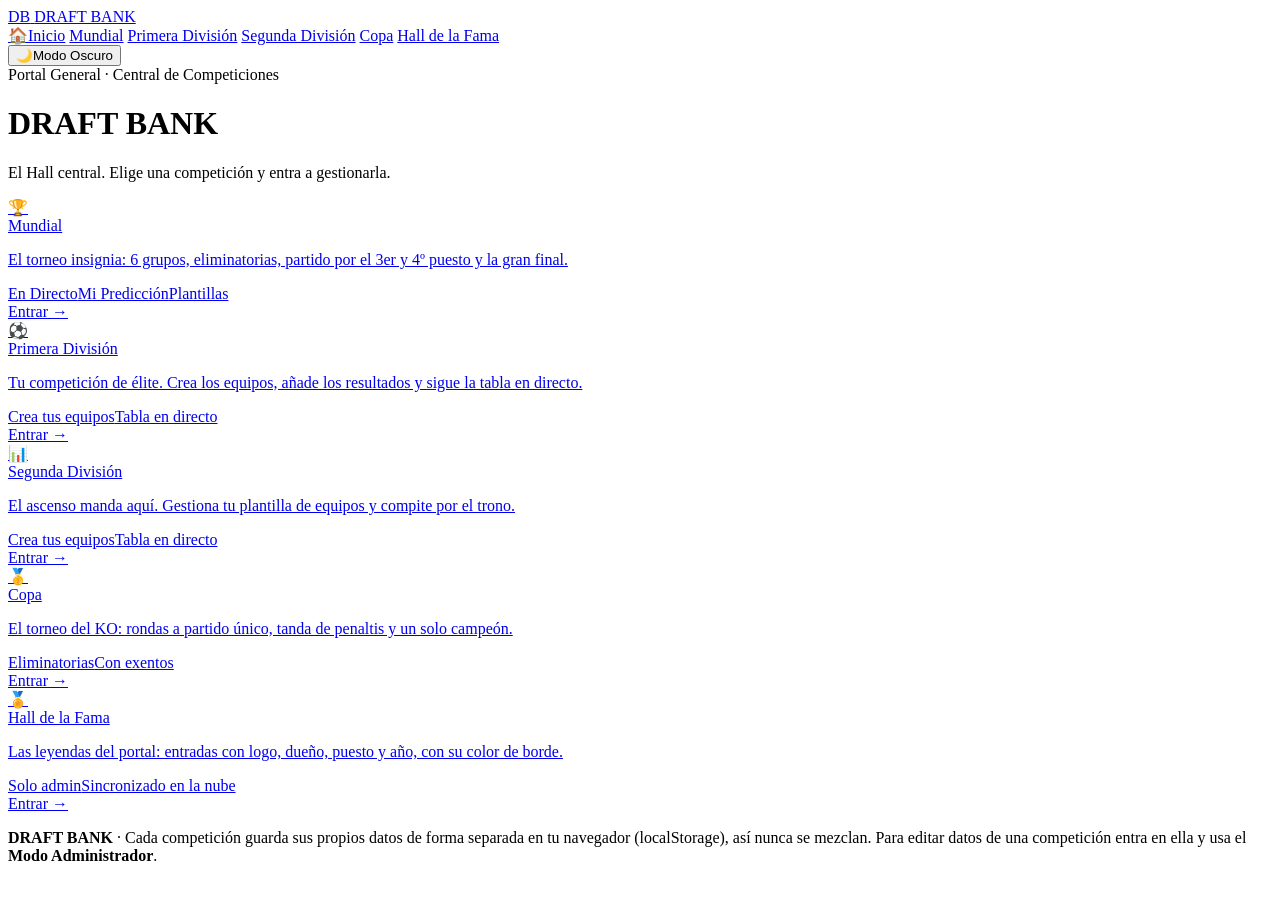
==== commit e2f0275b: "Update index.html" ====
--- a/index.html
+++ b/index.html
@@ -3,1073 +3,14 @@
 <head>
 <meta charset="UTF-8">
 <meta name="viewport" content="width=device-width, initial-scale=1.0">
-<title>DRAFT BANK WORLD CUP — Panel Completo (Sincronizado)</title>
+<title>DRAFT BANK — Portal General</title>
 <link rel="preconnect" href="https://fonts.googleapis.com">
 <link rel="preconnect" href="https://fonts.gstatic.com" crossorigin>
 <link href="https://fonts.googleapis.com/css2?family=Cinzel:wght@500;600;700;800&family=Manrope:wght@400;500;600;700;800&display=swap" rel="stylesheet">
-<style>
-  :root{
-    --void:#07070b;
-    --panel:#121218;
-    --panel-alt:#191922;
-    --panel-line: rgba(212,175,55,0.16);
-    --gold:#d4af37;
-    --gold-soft:#e9d18a;
-    --gold-dim:#7a6526;
-    --text:#f3efe4;
-    --text-dim:#a39d8c;
-    --text-faint:#6d6858;
-    --win-green:#3f8f6b;
-    --lose-red:#8a3f3f;
-    --silver:#c7c9d1;
-    --bronze:#c98a4b;
-    --fourth:#8f8a7a;
-    --radius:10px;
-  }
-
-  /* ---------- MODO CLARO ---------- */
-  [data-theme="light"]{
-    --void:#f6f3ea;
-    --panel:#ffffff;
-    --panel-alt:#f1ecdd;
-    --panel-line: rgba(122,101,38,0.20);
-    --gold:#a9761a;
-    --gold-soft:#8a5f14;
-    --gold-dim:#c9a24a;
-    --text:#241f13;
-    --text-dim:#55503f;
-    --text-faint:#847e69;
-    --win-green:#2f7a56;
-    --lose-red:#8a3f3f;
-    --silver:#5c5f6b;
-    --bronze:#a56a2f;
-    --fourth:#7a7565;
-  }
-
-  *{box-sizing:border-box;}
-  html,body{margin:0;padding:0;}
-  html{ transition: background-color 0.3s ease; }
-  body{
-    background:
-      radial-gradient(ellipse 1200px 600px at 50% -10%, rgba(212,175,55,0.08), transparent 60%),
-      var(--void);
-    color:var(--text);
-    font-family:'Manrope', sans-serif;
-    padding:0 0 32px;
-    -webkit-font-smoothing:antialiased;
-    transition: background-color 0.3s ease, color 0.3s ease;
-  }
-
-  /* ---------- TRANSICIONES SUAVES GLOBALES ---------- */
-  button, input, select, a,
-  .group-card, .kmatch, .stat-highlight-card, .podium-card, .admin-bar,
-  .cloud-status, ol.leaderboard li, .cc-place, .tab-btn, .toast,
-  .theme-toggle-btn, .admin-panel, .penalty-box{
-    transition: background-color 0.3s ease, color 0.3s ease, border-color 0.3s ease,
-                box-shadow 0.3s ease, transform 0.2s ease, opacity 0.3s ease;
-  }
-
-  /* ---------- EFECTOS HOVER ---------- */
-  .group-card:hover, .stat-highlight-card:hover, .podium-card:hover{
-    transform: translateY(-4px);
-    box-shadow: 0 14px 34px rgba(0,0,0,0.28);
-    border-color: rgba(212,175,55,0.4);
-  }
-  .kmatch:hover{
-    transform: translateY(-3px);
-    box-shadow: 0 10px 26px rgba(0,0,0,0.24);
-  }
-  ol.leaderboard li:hover{
-    transform: translateX(3px);
-    border-color: rgba(212,175,55,0.4);
-  }
-  .tab-btn:hover{ transform: translateY(-1px); }
-  .admin-toggle-btn:hover, .load-live-btn:hover, .admin-match-btn:hover{
-    transform: translateY(-1px);
-  }
-  .download-btn:hover, .ap-add-btn:hover, .admin-login-btn:hover, .stat-add-btn:hover{
-    transform: translateY(-2px);
-    filter: brightness(1.08);
-  }
-
-  /* ---------- BOTÓN MODO OSCURO / CLARO ---------- */
-  .theme-toggle-btn{
-    display:inline-flex; align-items:center; gap:8px;
-    background:var(--panel); border:1px solid var(--gold-dim); color:var(--gold-soft);
-    font-family:'Manrope',sans-serif; font-weight:700; font-size:12.5px;
-    padding:9px 16px; border-radius:24px; cursor:pointer;
-    position:absolute; top:18px; right:18px;
-  }
-  .theme-toggle-btn:hover{ border-color:var(--gold); box-shadow:0 4px 16px rgba(212,175,55,0.2); }
-  .theme-toggle-btn .icon{ font-size:14px; }
-
-  /* ---------- SISTEMA DE NOTIFICACIONES (TOASTS) ---------- */
-  #toast-container{
-    position:fixed; bottom:20px; right:20px; z-index:9999;
-    display:flex; flex-direction:column; gap:10px;
-    pointer-events:none;
-  }
-  .toast{
-    background:linear-gradient(135deg, var(--panel) 0%, var(--panel-alt) 100%);
-    border:1px solid var(--gold-dim);
-    border-left:4px solid var(--gold);
-    color:var(--text);
-    font-family:'Manrope',sans-serif; font-size:13px; font-weight:600;
-    padding:13px 18px; border-radius:8px;
-    box-shadow:0 10px 30px rgba(0,0,0,0.35);
-    max-width:320px;
-    opacity:0; transform:translateX(40px);
-    animation: toast-in 0.35s ease forwards;
-    pointer-events:auto;
-  }
-  .toast.toast-out{ animation: toast-out 0.35s ease forwards; }
-  @keyframes toast-in{
-    from{ opacity:0; transform:translateX(40px); }
-    to{ opacity:1; transform:translateX(0); }
-  }
-  @keyframes toast-out{
-    from{ opacity:1; transform:translateX(0); }
-    to{ opacity:0; transform:translateX(40px); }
-  }
-  @media (max-width:640px){
-    #toast-container{ left:14px; right:14px; bottom:14px; }
-    .toast{ max-width:none; }
-    .theme-toggle-btn{ position:static; margin:0 auto 14px; }
-  }
-  .app{ max-width:1240px; margin:0 auto; padding: 40px 22px 20px; }
-
-  /* ---------- HEADER ---------- */
-  .hero{
-    text-align:center;
-    padding: 18px 10px 32px;
-    position:relative;
-  }
-  .hero .eyebrow{
-    font-family:'Manrope',sans-serif;
-    letter-spacing:0.35em;
-    font-size:11px;
-    color:var(--gold-dim);
-    text-transform:uppercase;
-    margin-bottom:14px;
-  }
-  .hero .league-logo{
-    display:block;
-    width:auto; height:130px;
-    margin:0 auto 14px;
-    filter:drop-shadow(0 6px 18px rgba(0,0,0,0.45));
-  }
-  .hero h1{
-    font-family:'Cinzel', serif;
-    font-weight:700;
-    font-size:clamp(30px, 5.4vw, 54px);
-    line-height:1.08;
-    margin:0;
-    letter-spacing:0.02em;
-    background:linear-gradient(180deg, var(--gold-soft) 0%, var(--gold) 55%, var(--gold-dim) 100%);
-    -webkit-background-clip:text;
-    background-clip:text;
-    -webkit-text-fill-color:transparent;
-  }
-  .hero .sub{
-    margin-top:14px;
-    color:var(--text-dim);
-    font-size:14.5px;
-    font-weight:500;
-  }
-  .hero .divider{
-    width:180px; height:1px; margin:26px auto 0;
-    background:linear-gradient(90deg, transparent, var(--gold), transparent);
-    position:relative;
-  }
-  .hero .divider::after{
-    content:'◆';
-    position:absolute; left:50%; top:0; transform:translate(-50%,-50%);
-    color:var(--gold); font-size:9px; background:var(--void); padding:0 10px;
-  }
-
-  /* ---------- TAB NAV ---------- */
-  .tabnav{
-    position:sticky; top:0; z-index:200;
-    background:rgba(7,7,11,0.94);
-    backdrop-filter:blur(10px);
-    border-bottom:1px solid var(--panel-line);
-    box-shadow:0 8px 24px rgba(0,0,0,0.35);
-  }
-  .tabnav-inner{
-    max-width:1240px; margin:0 auto; padding:0 22px;
-    display:flex; gap:2px; overflow-x:auto;
-  }
-  .tab-btn{
-    background:none; border:none; cursor:pointer;
-    font-family:'Cinzel', serif; font-weight:600;
-    font-size:12.5px; letter-spacing:0.08em; text-transform:uppercase;
-    color:var(--text-faint);
-    padding:18px 18px 15px;
-    border-bottom:2px solid transparent;
-    white-space:nowrap;
-    display:flex; align-items:center; gap:8px;
-    transition:color .15s ease, border-color .15s ease;
-  }
-  .tab-btn .tnum{
-    font-family:'Manrope',sans-serif; font-weight:800; font-size:10px;
-    color:var(--void); background:var(--gold-dim); border-radius:50%;
-    width:16px; height:16px; display:inline-flex; align-items:center; justify-content:center;
-  }
-  .tab-btn:hover{ color:var(--gold-soft); }
-  .tab-btn.active{ color:var(--gold); border-bottom-color:var(--gold); }
-  .tab-btn.active .tnum{ background:var(--gold); }
-
-  .tab-panel{ display:none; }
-  .tab-panel.active{ display:block; }
-
-  section.block{ margin-top:52px; }
-  .app > .tab-panel > section.block:first-of-type{ margin-top:40px; }
-  .block-title{
-    display:flex; align-items:baseline; gap:12px;
-    margin-bottom:22px;
-  }
-  .block-title .idx{
-    font-family:'Cinzel',serif; font-size:12px; color:var(--gold-dim); letter-spacing:0.15em;
-  }
-  .block-title h2{
-    font-family:'Cinzel', serif;
-    font-size:clamp(20px,3vw,27px);
-    color:var(--gold-soft);
-    margin:0;
-    font-weight:600;
-    letter-spacing:0.03em;
-  }
-  .block-title .rule{ flex:1; height:1px; background:var(--panel-line); }
-  .block-note{ color:var(--text-faint); font-size:12.5px; margin: -12px 0 22px; font-style:italic; }
-
-  /* ---------- GROUPS ---------- */
-  .groups-grid{
-    display:grid;
-    grid-template-columns:repeat(auto-fit, minmax(330px, 1fr));
-    gap:22px;
-  }
-  .group-card{
-    background:linear-gradient(180deg, var(--panel) 0%, var(--panel-alt) 100%);
-    border:1px solid var(--panel-line);
-    border-radius:var(--radius);
-    padding:20px 20px 18px;
-    position:relative;
-    overflow:hidden;
-  }
-  .group-card::before{
-    content:'';
-    position:absolute; top:0; left:0; right:0; height:2px;
-    background:linear-gradient(90deg, transparent, var(--gold), transparent);
-  }
-  .group-header{ display:flex; align-items:center; justify-content:space-between; margin-bottom:14px; }
-  .group-badge{
-    font-family:'Cinzel', serif;
-    font-size:14px; font-weight:600; letter-spacing:0.12em;
-    color:var(--gold-soft);
-  }
-  .group-badge small{ color:var(--text-faint); font-weight:400; font-family:'Manrope',sans-serif; letter-spacing:0; margin-left:6px; font-size:10.5px;}
-
-  .table-scroll{ overflow-x:auto; }
-  table.standings-table{
-    width:100%; border-collapse:collapse; font-size:12.5px; min-width:300px;
-  }
-  .standings-table thead th{
-    text-align:center;
-    color:var(--text-faint);
-    font-weight:600;
-    font-size:10px;
-    letter-spacing:0.08em;
-    text-transform:uppercase;
-    padding:6px 4px;
-    border-bottom:1px solid var(--panel-line);
-  }
-  .standings-table thead th:nth-child(2){ text-align:left; }
-  .standings-table td{
-    padding:8px 4px;
-    text-align:center;
-    border-bottom:1px solid rgba(212,175,55,0.06);
-    color:var(--text-dim);
-  }
-  .standings-table td.team-cell{ text-align:left; }
-  .team-line{ display:flex; align-items:center; gap:6px; }
-  .flag-icon{ width:20px; height:14px; object-fit:cover; border-radius:2px; box-shadow:0 0 0 1px rgba(212,175,55,0.3); flex-shrink:0; background:var(--panel-alt); }
-  .team-name{ color:var(--text); font-weight:700; font-size:13px; }
-  .team-owner{ display:block; color:var(--text-faint); font-size:10.5px; font-weight:500; margin-top:1px; }
-  .standings-table td.pts-cell{ color:var(--gold-soft); font-weight:800; }
-  tr.pos-leader td{ background:rgba(212,175,55,0.07); }
-  tr.pos-leader .team-name::before{ content:'① '; color:var(--gold); }
-  tr.pos-runner .team-name::before{ content:'② '; color:var(--text-faint); }
-
-  .matches-list{ margin-top:14px; border-top:1px dashed var(--panel-line); padding-top:12px; display:flex; flex-direction:column; gap:7px; }
-  .match-row{ display:grid; grid-template-columns: 1fr 32px 10px 32px 1fr; align-items:center; gap:5px; }
-  .match-team{ font-size:11px; color:var(--text-dim); font-weight:600; display:flex; align-items:center; gap:5px; }
-  .flag-icon-sm{ width:17px; height:12px; object-fit:cover; border-radius:2px; box-shadow:0 0 0 1px rgba(212,175,55,0.3); flex-shrink:0; background:var(--panel-alt); }
-  .match-team.home{ justify-content:flex-end; text-align:right; }
-  .match-team.away{ justify-content:flex-start; text-align:left; }
-  .match-vs{ text-align:center; color:var(--gold-dim); font-size:11px; }
-  input.score-input{
-    width:32px; height:26px;
-    background:var(--void);
-    border:1px solid var(--panel-line);
-    border-radius:6px;
-    color:var(--gold-soft);
-    font-family:'Manrope',sans-serif;
-    font-weight:800;
-    font-size:12px;
-    text-align:center;
-    -moz-appearance:textfield;
-  }
-  input.score-input:focus{ outline:none; border-color:var(--gold); box-shadow:0 0 0 3px rgba(212,175,55,0.15); }
-  input.score-input::placeholder{ color:var(--text-faint); }
-
-  /* ---------- KNOCKOUT ---------- */
-  .stage{ margin-bottom:34px; }
-  .stage-head{ display:flex; align-items:center; gap:10px; margin-bottom:16px; }
-  .stage-head .chip{
-    font-family:'Cinzel', serif; font-size:11.5px; letter-spacing:0.14em;
-    color:var(--void); background:var(--gold); padding:5px 12px; border-radius:20px; font-weight:700;
-  }
-  .stage-head .chip.chip-bronze{ background:var(--bronze); }
-  .kmatch.third-place-match{ border-color:rgba(201,138,75,0.5); }
-  .kmatch.third-place-match .kside.winner .kname::after{ color:var(--bronze); }
-  .stage-head h3{ font-family:'Cinzel',serif; font-size:16px; color:var(--text); margin:0; font-weight:600; }
-  .stage-rule{ flex:1; height:1px; background:var(--panel-line); }
-
-  .chevron-divider{ text-align:center; color:var(--gold-dim); font-size:16px; margin: -14px 0 24px; letter-spacing:6px; }
-
-  .matches-row{ display:flex; flex-wrap:wrap; gap:12px; }
-  .kmatch{
-    flex:1 1 190px; max-width:250px;
-    background:linear-gradient(180deg, var(--panel) 0%, var(--panel-alt) 100%);
-    border:1px solid var(--panel-line);
-    border-radius:var(--radius);
-    padding:10px 12px;
-  }
-  .kmatch.final-match{ max-width:300px; margin:0 auto; border-color:var(--gold); box-shadow:0 0 30px rgba(212,175,55,0.12); }
-  .kside{ display:flex; align-items:center; justify-content:space-between; padding:6px 0; }
-  .kside + .kside{ border-top:1px dashed var(--panel-line); }
-  .kteam{ display:flex; flex-direction:column; min-width:0; }
-  .kteam-top{ display:flex; align-items:center; gap:6px; min-width:0; }
-  .kteam .kname{ font-weight:700; font-size:12px; color:var(--text); white-space:nowrap; overflow:hidden; text-overflow:ellipsis; min-width:0; }
-  .kteam .kowner{ font-size:9.5px; color:var(--text-faint); }
-  .kside.pending .kname{ color:var(--text-faint); font-style:italic; font-weight:500;}
-  .kside.winner .kname{ color:var(--gold-soft); }
-  .kside.winner .kname::after{ content:' ✓'; color:var(--win-green); }
-  .kside.loser{ opacity:0.5; }
-  .kscore{
-    width:30px; height:26px; background:var(--void); border:1px solid var(--panel-line); border-radius:6px;
-    color:var(--gold-soft); font-weight:800; text-align:center; font-family:'Manrope',sans-serif; font-size:12px; flex-shrink:0;
-  }
-  .kscore:focus{ outline:none; border-color:var(--gold); box-shadow:0 0 0 3px rgba(212,175,55,0.15); }
-  .kscore:disabled{ opacity:0.3; }
-
-  .penalty-box{ margin-top:6px; padding-top:6px; border-top:1px dashed var(--panel-line); display:none; }
-  .penalty-box.show{ display:block; }
-  .penalty-box .plabel{ font-size:9px; color:var(--text-faint); text-transform:uppercase; letter-spacing:0.08em; margin-bottom:5px; }
-  .penalty-btns{ display:flex; gap:5px; }
-  .pbtn{
-    flex:1; background:var(--void); border:1px solid var(--panel-line); color:var(--text-dim);
-    font-size:10px; padding:5px 3px; border-radius:6px; cursor:pointer; font-family:'Manrope',sans-serif; font-weight:600;
-  }
-  .pbtn.active{ background:rgba(212,175,55,0.15); border-color:var(--gold); color:var(--gold-soft); }
-
-  .final-match .kside{ padding:9px 0; }
-  .final-match .kname{ font-size:13.5px; }
-  .trophy-banner{ text-align:center; margin-top:6px; font-size:12px; color:var(--gold); display:none; }
-  .trophy-banner.show{ display:block; }
-
-  /* ---------- ADMIN PANEL (solo pestaña En Directo) ---------- */
-  .admin-bar{
-    display:flex; align-items:center; gap:12px; flex-wrap:wrap;
-    background:var(--panel); border:1px solid var(--panel-line); border-radius:var(--radius);
-    padding:12px 16px; margin-bottom:36px;
-  }
-  .admin-toggle-btn{
-    background:none; border:1px solid var(--gold-dim); color:var(--gold-soft);
-    font-family:'Manrope',sans-serif; font-weight:700; font-size:12px;
-    padding:8px 14px; border-radius:20px; cursor:pointer;
-  }
-  .admin-toggle-btn:hover{ border-color:var(--gold); }
-  body.admin-mode .admin-toggle-btn{ background:rgba(212,175,55,0.15); border-color:var(--gold); color:var(--gold); }
-  body.admin-mode #editTextsBtn{ display:inline-flex !important; align-items:center; gap:6px; }
-  body.text-edit-mode #editTextsBtn{ background:rgba(212,175,55,0.15); border-color:var(--gold); color:var(--gold); }
-
-  /* ---------- MODO EDICIÓN DE TEXTOS (solo admin) ---------- */
-  body.text-edit-mode [data-tkey]{
-    outline: 1.5px dashed var(--gold-dim);
-    outline-offset: 3px;
-    border-radius: 4px;
-    cursor: text;
-    transition: outline-color .15s ease, background-color .15s ease;
-  }
-  body.text-edit-mode [data-tkey]:hover{
-    outline-color: var(--gold);
-    background: rgba(212,175,55,0.08);
-  }
-  body.text-edit-mode [data-tkey]:focus{
-    outline: 1.5px solid var(--gold);
-    background: rgba(212,175,55,0.12);
-  }
-  .admin-login{ display:none; align-items:center; gap:8px; }
-  .admin-login.show{ display:flex; }
-  .admin-login input{
-    background:var(--void); border:1px solid var(--panel-line); border-radius:6px;
-    color:var(--text); font-family:'Manrope',sans-serif; font-size:12.5px; padding:8px 10px;
-  }
-  .admin-login input:focus{ outline:none; border-color:var(--gold); box-shadow:0 0 0 3px rgba(212,175,55,0.15); }
-  .admin-login-btn{
-    background:linear-gradient(135deg, var(--gold-soft), var(--gold) 60%, var(--gold-dim));
-    color:#1a1406; border:none; border-radius:6px; padding:8px 14px;
-    font-family:'Manrope',sans-serif; font-weight:800; font-size:12px; cursor:pointer;
-  }
-  .admin-status{ font-size:11.5px; color:var(--text-faint); }
-  body.admin-mode .admin-status{ color:var(--win-green); font-weight:700; }
-
-  /* ---------- CLOUD SYNC STATUS ---------- */
-  .cloud-status{
-    display:inline-flex; align-items:center; gap:6px;
-    font-size:11px; color:var(--text-faint); font-family:'Manrope',sans-serif; font-weight:600;
-    padding:6px 10px; border-radius:14px; border:1px solid var(--panel-line); background:var(--void);
-  }
-  .cloud-status .dot{ width:7px; height:7px; border-radius:50%; background:var(--text-faint); flex-shrink:0; }
-  .cloud-status.ok .dot{ background:var(--win-green); box-shadow:0 0 6px var(--win-green); }
-  .cloud-status.ok{ color:var(--win-green); border-color:rgba(63,143,107,0.4); }
-  .cloud-status.local .dot{ background:var(--bronze); box-shadow:0 0 6px var(--bronze); }
-  .cloud-status.local{ color:var(--bronze); border-color:rgba(201,138,75,0.4); }
-  .cloud-status.err .dot{ background:var(--lose-red); box-shadow:0 0 6px var(--lose-red); }
-  .cloud-status.err{ color:#e08a8a; border-color:rgba(138,63,63,0.5); }
-  .cloud-banner{
-    display:none;
-    background:rgba(201,138,75,0.10); border:1px solid rgba(201,138,75,0.35); border-radius:8px;
-    padding:10px 14px; font-size:12px; color:var(--bronze); margin-bottom:20px; line-height:1.5;
-  }
-  .cloud-banner.show{ display:block; }
-  .cloud-banner code{ background:rgba(0,0,0,0.35); padding:1px 6px; border-radius:4px; color:var(--gold-soft); }
-
-  /* ---------- ADMIN-ONLY EDIT LOCK (Tab En Directo) ---------- */
-  body:not(.admin-mode) #tab-live input.score-input,
-  body:not(.admin-mode) #tab-live input.kscore,
-  body:not(.admin-mode) #tab-live .pbtn,
-  body:not(.admin-mode) #tab-live .score-clear-btn,
-  body:not(.admin-mode) #tab-live .kmatch-clear-btn{
-    pointer-events:none; opacity:0.45; cursor:not-allowed;
-  }
-
-  /* ---------- CLEAR / DELETE (papelera) BUTTONS ---------- */
-  .score-clear-btn{
-    display:none; align-items:center; justify-content:center;
-    width:22px; height:22px; margin-left:4px;
-    background:none; border:1px solid var(--panel-line); border-radius:6px;
-    color:var(--text-faint); cursor:pointer; font-size:11px; flex-shrink:0;
-  }
-  body.admin-mode .score-clear-btn{ display:inline-flex; }
-  .score-clear-btn:hover{ border-color:var(--lose-red); color:#e08a8a; }
-  .match-row-wrap{ display:flex; align-items:center; gap:2px; }
-  .match-row-wrap .match-row{ flex:1; }
-
-  .kmatch-clear-btn{
-    display:none; align-items:center; gap:5px; justify-content:center;
-    width:100%; margin-top:10px; padding:6px 0;
-    background:none; border:1px dashed var(--panel-line); border-radius:6px;
-    color:var(--text-faint); cursor:pointer; font-size:10.5px; font-family:'Manrope',sans-serif; font-weight:700;
-  }
-  body.admin-mode .kmatch-clear-btn{ display:flex; }
-  .kmatch-clear-btn:hover{ border-color:var(--lose-red); color:#e08a8a; }
-
-  /* ---------- LOAD LIVE INTO PREDICTION ---------- */
-  .pred-load-wrap{ text-align:center; margin: 0 0 30px; }
-  .load-live-btn{
-    background:none; border:1px solid var(--gold-dim); color:var(--gold-soft);
-    font-family:'Manrope',sans-serif; font-weight:700; font-size:12.5px;
-    padding:11px 20px; border-radius:24px; cursor:pointer; letter-spacing:0.02em;
-  }
-  .load-live-btn:hover{ border-color:var(--gold); background:rgba(212,175,55,0.08); }
-
-  /* ---------- MODO DE PRONÓSTICO: SELECTOR (detallado / rápido, marcador / elección) ---------- */
-  .mode-switch{
-    display:flex; gap:8px; flex-wrap:wrap; justify-content:center;
-    background:var(--panel); border:1px solid var(--panel-line); border-radius:30px;
-    padding:5px; margin:0 auto 18px; max-width:fit-content;
-  }
-  .mode-btn{
-    background:none; border:none; cursor:pointer;
-    font-family:'Manrope',sans-serif; font-weight:700; font-size:12px; letter-spacing:0.01em;
-    color:var(--text-dim); padding:9px 16px; border-radius:24px; white-space:nowrap;
-  }
-  .mode-btn:hover{ color:var(--gold-soft); }
-  .mode-btn.active{
-    background:linear-gradient(135deg, var(--gold-soft), var(--gold) 60%, var(--gold-dim));
-    color:#1a1406;
-  }
-  .mode-hint{ text-align:center; margin:-8px 0 24px; }
-
-  /* ---------- FASE DE GRUPOS: SELECCIÓN RÁPIDA ---------- */
-  #pred-grupos:not(.mode-quick) .quick-pick-block{ display:none; }
-  #pred-grupos.mode-quick .matches-list{ display:none; }
-  .quick-pick-block{ margin-top:16px; border-top:1px dashed var(--panel-line); padding-top:14px; }
-  .qp-title{ font-size:10.5px; color:var(--text-faint); text-transform:uppercase; letter-spacing:0.08em; margin-bottom:10px; text-align:center; }
-  .qp-teams{ display:flex; flex-direction:column; gap:7px; }
-  .quick-team-btn{
-    display:flex; align-items:center; gap:8px;
-    background:var(--void); border:1px solid var(--panel-line); border-radius:8px;
-    padding:8px 10px; cursor:pointer; text-align:left; width:100%;
-    font-family:'Manrope',sans-serif; color:var(--text-dim);
-  }
-  .quick-team-btn:hover{ border-color:var(--gold-dim); }
-  .quick-team-btn .qp-name{ font-weight:700; font-size:12.5px; color:var(--text); flex:1; }
-  .quick-team-btn .qp-owner{ font-size:10px; color:var(--text-faint); }
-  .quick-team-btn .qp-medal{ font-size:14px; width:18px; text-align:center; flex-shrink:0; }
-  .quick-team-btn.is-first{ border-color:var(--gold); background:rgba(212,175,55,0.10); }
-  .quick-team-btn.is-first .qp-name{ color:var(--gold-soft); }
-  .quick-team-btn.is-second{ border-color:var(--silver); background:rgba(199,201,209,0.08); }
-
-  /* ---------- RANKING DE MEJORES SEGUNDOS (modo rápido) ---------- */
-  .runnerup-panel{ margin-top:6px; }
-  #pred-grupos:not(.mode-quick) .runnerup-panel{ display:none; }
-  .runnerup-panel .rp-title{ font-family:'Cinzel',serif; font-size:14px; color:var(--gold-soft); text-align:center; margin-bottom:6px; }
-  .runnerup-panel .rp-note{ text-align:center; color:var(--text-faint); font-size:12px; margin-bottom:16px; }
-  .runnerup-list{ display:flex; flex-direction:column; gap:8px; max-width:560px; margin:0 auto; }
-  .ranking-item{
-    display:flex; align-items:center; gap:10px;
-    background:var(--panel); border:1px solid var(--panel-line); border-radius:8px; padding:8px 12px;
-  }
-  .ranking-item.qualifies{ border-color:rgba(63,143,107,0.4); }
-  .ranking-item.eliminated{ opacity:0.55; }
-  .ranking-pos{
-    font-family:'Cinzel',serif; font-weight:700; font-size:13px; color:var(--gold);
-    width:22px; text-align:center; flex-shrink:0;
-  }
-  .ranking-team{ display:flex; align-items:center; gap:8px; flex:1; min-width:0; }
-  .ranking-team .team-name{ font-size:12.5px; }
-  .ranking-team .pending{ color:var(--text-faint); font-style:italic; font-size:12px; }
-  .ranking-tag{
-    font-size:9.5px; font-weight:700; text-transform:uppercase; letter-spacing:0.05em;
-    padding:3px 8px; border-radius:10px; flex-shrink:0;
-  }
-  .ranking-item.qualifies .ranking-tag{ background:rgba(63,143,107,0.18); color:var(--win-green); }
-  .ranking-item.eliminated .ranking-tag{ background:rgba(138,63,63,0.15); color:#c98a8a; }
-  .ranking-arrows{ display:flex; flex-direction:column; gap:2px; flex-shrink:0; }
-  .rank-arrow-btn{
-    background:none; border:1px solid var(--panel-line); color:var(--text-dim);
-    width:20px; height:18px; line-height:1; border-radius:4px; cursor:pointer; font-size:9px;
-  }
-  .rank-arrow-btn:hover{ border-color:var(--gold); color:var(--gold-soft); }
-  .rank-arrow-btn:disabled{ opacity:0.25; cursor:not-allowed; }
-  tr.pending-pick td{ opacity:0.55; font-style:italic; }
-
-  /* ---------- FASE ELIMINATORIA: SELECCIÓN DIRECTA DE GANADOR ---------- */
-  #pred-playoffs.ko-pick-mode .kscore{ display:none; }
-  #pred-playoffs.ko-pick-mode .penalty-box{ display:none !important; }
-  #pred-playoffs.ko-pick-mode .kside{ cursor:pointer; border-radius:6px; }
-  #pred-playoffs.ko-pick-mode .kside:hover:not(.pending){ background:rgba(212,175,55,0.06); }
-  #pred-playoffs.ko-pick-mode .kside.pending{ cursor:not-allowed; }
-  #pred-playoffs.ko-pick-mode .kside::after{
-    content:'Elegir ▸'; margin-left:auto; font-size:10px; color:var(--text-faint);
-    letter-spacing:0.04em; padding-left:8px;
-  }
-  #pred-playoffs.ko-pick-mode .kside.winner::after{ content:'✓ Elegido'; color:var(--win-green); }
-  #pred-playoffs.ko-pick-mode .kside.pending::after{ content:''; }
-
-  .admin-block{ display:none; margin-top:10px; }
-  body.admin-mode .admin-block{ display:block; }
-  .admin-match-btn{
-    background:none; border:1px dashed var(--panel-line); color:var(--text-faint);
-    font-size:10.5px; font-family:'Manrope',sans-serif; font-weight:700;
-    padding:5px 10px; border-radius:14px; cursor:pointer; letter-spacing:0.03em;
-  }
-  .admin-match-btn:hover{ border-color:var(--gold); color:var(--gold-soft); }
-  .admin-panel{ display:none; margin-top:8px; background:var(--void); border:1px solid var(--panel-line); border-radius:8px; padding:10px; }
-  .admin-panel.open{ display:block; }
-  .admin-panel-form{ display:flex; flex-wrap:wrap; gap:6px; }
-  .admin-panel-form select, .admin-panel-form input{
-    background:var(--panel); border:1px solid var(--panel-line); border-radius:6px;
-    color:var(--text); font-family:'Manrope',sans-serif; font-size:11.5px; padding:6px 8px;
-  }
-  .admin-panel-form select{ flex:1 1 130px; }
-  .admin-panel-form input[type="text"]{ flex:1 1 110px; }
-  .admin-panel-form input[type="number"]{ width:48px; text-align:center; }
-  .admin-panel-form select:focus, .admin-panel-form input:focus{ outline:none; border-color:var(--gold); }
-  .ap-add-btn{
-    background:linear-gradient(135deg, var(--gold-soft), var(--gold) 60%, var(--gold-dim));
-    color:#1a1406; border:none; border-radius:6px; padding:6px 12px;
-    font-family:'Manrope',sans-serif; font-weight:800; font-size:11px; cursor:pointer;
-  }
-  ul.admin-entries{ list-style:none; margin:8px 0 0; padding:0; display:flex; flex-direction:column; gap:5px; }
-  ul.admin-entries li{
-    display:flex; align-items:center; gap:8px; font-size:11px; color:var(--text-dim);
-    background:var(--panel); border:1px solid var(--panel-line); border-radius:6px; padding:5px 8px;
-  }
-  .admin-panel-motm{
-    display:flex; align-items:center; gap:8px; flex-wrap:wrap;
-    margin-top:12px; padding-top:10px; border-top:1px dashed var(--panel-line);
-  }
-  .admin-panel-motm .apm-label{
-    font-family:'Manrope',sans-serif; font-weight:800; font-size:11.5px; color:var(--gold-soft); flex:0 0 auto;
-  }
-  .admin-panel-motm select{
-    flex:1 1 200px; background:var(--panel); border:1px solid var(--panel-line); border-radius:6px;
-    color:var(--text); font-family:'Manrope',sans-serif; font-size:11.5px; padding:6px 8px;
-  }
-  .admin-panel-motm select:focus{ outline:none; border-color:var(--gold); }
-  ul.admin-entries .ae-who{ flex:1; color:var(--text); font-weight:600; }
-  ul.admin-entries .ae-who small{ display:block; color:var(--text-faint); font-weight:500; font-size:10px; }
-  ul.admin-entries .ap-del{ background:none; border:none; color:var(--text-faint); cursor:pointer; font-size:12px; }
-  ul.admin-entries .ap-del:hover{ color:var(--lose-red); }
-
-  /* ---------- PLANTILLAS ---------- */
-  .squads-teamlist{
-    display:grid; grid-template-columns:repeat(auto-fit, minmax(210px,1fr)); gap:14px;
-  }
-  .squad-team-card{
-    display:flex; align-items:center; gap:12px; text-align:left; cursor:pointer;
-    background:linear-gradient(180deg, var(--panel) 0%, var(--panel-alt) 100%);
-    border:1px solid var(--panel-line); border-radius:var(--radius);
-    padding:14px 16px; color:var(--text); font-family:'Manrope',sans-serif;
-  }
-  .squad-team-card:hover{ border-color:var(--gold); transform:translateY(-2px); }
-  .squad-team-card .flag-icon{ width:30px; height:21px; flex-shrink:0; }
-  .squad-team-card .st-name{ font-weight:700; font-size:14px; }
-  .squad-team-card .st-owner{ display:block; font-size:11px; color:var(--text-faint); margin-top:2px; }
-  .squad-team-card .st-count{
-    margin-left:auto; font-size:10.5px; color:var(--gold-dim); font-weight:700;
-    background:rgba(212,175,55,0.1); padding:3px 9px; border-radius:12px; white-space:nowrap;
-  }
-
-  .squad-detail{
-    background:linear-gradient(180deg, var(--panel) 0%, var(--panel-alt) 100%);
-    border:1px solid var(--panel-line); border-radius:var(--radius); padding:22px;
-  }
-  .squad-back-btn{
-    background:none; border:1px solid var(--panel-line); color:var(--text-dim);
-    font-family:'Manrope',sans-serif; font-weight:700; font-size:12px;
-    padding:8px 14px; border-radius:20px; cursor:pointer; margin-bottom:18px;
-  }
-  .squad-back-btn:hover{ border-color:var(--gold); color:var(--gold-soft); }
-  .squad-detail-header{ display:flex; align-items:center; gap:14px; margin-bottom:8px; }
-  .squad-detail-header img{ width:44px; height:31px; border-radius:3px; box-shadow:0 0 0 1px rgba(212,175,55,0.3); }
-  .squad-detail-header .sd-name{ font-family:'Cinzel',serif; font-size:19px; color:var(--gold-soft); font-weight:700; }
-  .squad-detail-header .sd-owner{ display:block; font-size:12px; color:var(--text-faint); margin-top:2px; }
-
-  .squad-admin-note{
-    display:none; font-size:11.5px; color:var(--text-faint); font-style:italic; margin:14px 0;
-  }
-  body:not(.admin-mode) .squad-admin-note{ display:block; }
-  .squad-admin-form{
-    display:none; gap:8px; flex-wrap:wrap; align-items:center; margin:18px 0;
-    background:var(--void); border:1px solid var(--panel-line); border-radius:8px; padding:12px;
-  }
-  body.admin-mode .squad-admin-form{ display:flex; }
-  .squad-admin-form input[type="text"]{
-    flex:1 1 160px; background:var(--panel); border:1px solid var(--panel-line); border-radius:6px;
-    color:var(--text); font-family:'Manrope',sans-serif; font-size:12.5px; padding:8px 10px;
-  }
-  .squad-admin-form input[type="number"]{
-    width:70px; text-align:center; background:var(--panel); border:1px solid var(--panel-line); border-radius:6px;
-    color:var(--text); font-family:'Manrope',sans-serif; font-size:12.5px; padding:8px 6px;
-  }
-  .squad-admin-form select{
-    background:var(--panel); border:1px solid var(--panel-line); border-radius:6px;
-    color:var(--text); font-family:'Manrope',sans-serif; font-size:12.5px; padding:8px 6px;
-  }
-  .squad-admin-form select#squadPlayerPositionInput{ width:90px; }
-  .squad-admin-form input#squadPlayerVeteraniaInput{ width:110px; }
-  .squad-admin-form select#squadPlayerPropiedadInput{ width:140px; }
-  .squad-admin-form input:focus, .squad-admin-form select:focus{ outline:none; border-color:var(--gold); }
-  .squad-add-btn{
-    background:linear-gradient(135deg, var(--gold-soft), var(--gold) 60%, var(--gold-dim));
-    color:#1a1406; border:none; border-radius:6px; padding:9px 16px;
-    font-family:'Manrope',sans-serif; font-weight:800; font-size:12px; cursor:pointer;
-  }
-  .squad-roster-list{ list-style:none; margin:0; padding:0; display:flex; flex-direction:column; gap:7px; }
-  .squad-roster-list li{
-    display:flex; align-items:center; gap:12px; flex-wrap:wrap;
-    background:var(--void); border:1px solid var(--panel-line); border-radius:8px; padding:9px 12px;
-  }
-  .squad-roster-list .sr-number{
-    font-family:'Cinzel',serif; font-weight:700; font-size:14px; color:var(--gold);
-    width:30px; text-align:center; flex-shrink:0;
-  }
-  .squad-roster-list .sr-name{ flex:1 1 auto; font-weight:600; font-size:13px; color:var(--text); min-width:100px; }
-  .squad-roster-list .sr-pos{
-    font-family:'Manrope',sans-serif; font-weight:700; font-size:10.5px; letter-spacing:.03em;
-    color:var(--gold-soft); border:1px solid var(--panel-line); border-radius:5px; padding:3px 7px; flex-shrink:0;
-  }
-  .squad-roster-list .sr-vet{
-    font-family:'Manrope',sans-serif; font-size:11px; color:var(--text-faint); flex-shrink:0;
-  }
-  .squad-roster-list .sr-prop{
-    font-family:'Manrope',sans-serif; font-weight:600; font-size:10.5px; border-radius:5px; padding:3px 7px; flex-shrink:0;
-  }
-  .squad-roster-list .sr-prop.propiedad{ color:#7fd88f; border:1px solid rgba(127,216,143,0.35); background:rgba(127,216,143,0.08); }
-  .squad-roster-list .sr-prop.cedido{ color:#e0b45c; border:1px solid rgba(224,180,92,0.35); background:rgba(224,180,92,0.08); }
-  .squad-roster-list .sr-actions{ display:none; align-items:center; gap:10px; flex-shrink:0; margin-left:auto; }
-  body.admin-mode .squad-roster-list .sr-actions{ display:flex; }
-  .squad-roster-list .sr-edit, .squad-roster-list .sr-del{
-    background:none; border:none; color:var(--text-faint); cursor:pointer; font-size:13px; padding:2px;
-  }
-  .squad-roster-list .sr-edit:hover{ color:var(--gold-soft); }
-  .squad-roster-list .sr-del:hover{ color:var(--lose-red); }
-  .squad-roster-empty{ text-align:center; color:var(--text-faint); font-style:italic; font-size:12.5px; padding:18px 0; }
-
-  /* ---------- MODAL EDITAR / TRASPASAR JUGADOR ---------- */
-  .modal-overlay{
-    display:none; position:fixed; inset:0; z-index:5000;
-    background:rgba(4,4,7,0.72); backdrop-filter:blur(3px);
-    align-items:center; justify-content:center; padding:16px;
-  }
-  .modal-overlay.open{ display:flex; }
-  .modal-box{
-    width:100%; max-width:420px;
-    background:linear-gradient(180deg, var(--panel) 0%, var(--panel-alt) 100%);
-    border:1px solid var(--gold-dim); border-radius:12px;
-    padding:24px 22px 20px; box-shadow:0 24px 60px rgba(0,0,0,0.5);
-  }
-  .modal-box h3{
-    font-family:'Cinzel',serif; font-size:17px; color:var(--gold-soft); margin:0 0 4px;
-  }
-  .modal-box .modal-sub{ font-size:11.5px; color:var(--text-faint); margin:0 0 18px; }
-  .modal-field{ display:flex; flex-direction:column; gap:5px; margin-bottom:12px; }
-  .modal-field label{
-    font-family:'Manrope',sans-serif; font-weight:700; font-size:10.5px; letter-spacing:.04em;
-    text-transform:uppercase; color:var(--text-faint);
-  }
-  .modal-field input, .modal-field select{
-    background:var(--void); border:1px solid var(--panel-line); border-radius:6px;
-    color:var(--text); font-family:'Manrope',sans-serif; font-size:13px; padding:9px 10px;
-  }
-  .modal-field input:focus, .modal-field select:focus{ outline:none; border-color:var(--gold); }
-  .modal-row{ display:flex; gap:10px; }
-  .modal-row .modal-field{ flex:1; }
-  .modal-transfer-note{
-    font-size:11px; color:var(--gold-dim); background:rgba(212,175,55,0.08);
-    border:1px solid rgba(212,175,55,0.25); border-radius:6px; padding:8px 10px; margin:2px 0 14px;
-    display:none;
-  }
-  .modal-transfer-note.show{ display:block; }
-  .modal-actions{ display:flex; gap:10px; justify-content:flex-end; margin-top:6px; }
-  .modal-btn{
-    font-family:'Manrope',sans-serif; font-weight:800; font-size:12px; cursor:pointer;
-    border-radius:20px; padding:9px 18px; border:1px solid var(--panel-line);
-    background:none; color:var(--text-dim);
-  }
-  .modal-btn:hover{ border-color:var(--gold); color:var(--gold-soft); }
-  .modal-btn.primary{
-    background:linear-gradient(135deg, var(--gold-soft), var(--gold) 60%, var(--gold-dim));
-    color:#1a1406; border:none;
-  }
-  .modal-btn.primary:hover{ filter:brightness(1.08); }
-
-  /* ---------- CALENDARIO COMPLETO + SUBIDA DE FOTOS ---------- */
-  .calendar-admin-review{
-    display:none; margin-bottom:24px;
-    background:linear-gradient(180deg, rgba(212,175,55,0.08) 0%, rgba(212,175,55,0.02) 100%);
-    border:1px solid var(--gold-dim); border-radius:var(--radius); padding:18px 20px;
-  }
-  body.admin-mode .calendar-admin-review{ display:block; }
-  .cm-admin-review-title{
-    font-family:'Cinzel',serif; font-size:13px; letter-spacing:0.06em; color:var(--gold-soft);
-    font-weight:700; margin-bottom:12px;
-  }
-  .cm-admin-review-grid{ display:flex; flex-wrap:wrap; gap:10px; }
-  .cm-admin-review-empty{ font-size:12px; color:var(--text-faint); font-style:italic; }
-  .cm-admin-thumb{
-    width:96px; cursor:pointer; background:none; border:none; padding:0; text-align:left;
-  }
-  .cm-admin-thumb-wrap{ position:relative; width:96px; }
-  .cm-admin-thumb .cm-admin-thumb-img{
-    width:96px; height:96px; border-radius:6px; overflow:hidden; border:1px solid var(--panel-line); background:var(--panel-alt);
-    display:flex; align-items:center; justify-content:center; flex-direction:column; gap:4px;
-  }
-  .cm-admin-thumb:hover .cm-admin-thumb-img{ border-color:var(--gold); }
-  .cm-admin-thumb-icon{ font-size:22px; opacity:0.75; }
-  .cm-admin-thumb-hint{ font-size:8.5px; color:var(--text-faint); letter-spacing:0.03em; text-transform:uppercase; }
-  .cm-admin-thumb-label{
-    font-size:9.5px; color:var(--text-faint); margin-top:4px; line-height:1.3;
-    overflow:hidden; text-overflow:ellipsis; display:-webkit-box; -webkit-line-clamp:2; -webkit-box-orient:vertical;
-  }
-  .cm-photo-del{
-    position:absolute; top:-7px; right:-7px; width:22px; height:22px; border-radius:50%;
-    background:var(--lose-red); color:#fff; border:2px solid var(--void);
-    display:none; align-items:center; justify-content:center; cursor:pointer;
-    font-size:11px; line-height:1; padding:0; z-index:2;
-  }
-  body.admin-mode .cm-photo-del{ display:flex; }
-  .cm-photo-del:hover{ filter:brightness(1.15); }
-  .calendar-groups{ display:flex; flex-direction:column; gap:26px; }
-  .calendar-group-card{
-    background:linear-gradient(180deg, var(--panel) 0%, var(--panel-alt) 100%);
-    border:1px solid var(--panel-line); border-radius:var(--radius); padding:20px;
-  }
-  .calendar-group-title{
-    font-family:'Cinzel',serif; font-size:14px; letter-spacing:0.1em; color:var(--gold-soft);
-    margin:0 0 14px; font-weight:600;
-  }
-  .calendar-group-title small{ color:var(--text-faint); font-weight:400; font-family:'Manrope',sans-serif; letter-spacing:0; margin-left:6px; font-size:10.5px; }
-  .calendar-matches{ display:flex; flex-direction:column; gap:12px; }
-  .calendar-match{
-    background:var(--void); border:1px solid var(--panel-line); border-radius:8px; padding:12px 14px;
-  }
-  .calendar-match-teams{ display:flex; align-items:center; justify-content:center; gap:10px; font-size:12.5px; font-weight:700; color:var(--text); flex-wrap:wrap; }
-  .calendar-match-teams .cm-team{ display:flex; align-items:center; gap:6px; }
-  .calendar-match-teams .cm-vs{ color:var(--gold-dim); font-weight:500; font-size:11px; }
-  .calendar-match-teams .cm-owner{ color:var(--text-faint); font-size:10px; font-weight:500; }
-  .calendar-match-score{ text-align:center; font-size:11px; color:var(--gold-dim); margin-top:4px; }
-
-  .cm-photos-bar{ display:flex; align-items:center; gap:10px; margin-top:12px; flex-wrap:wrap; }
-  .cm-upload-btn{
-    display:inline-flex; align-items:center; gap:6px; cursor:pointer;
-    background:linear-gradient(135deg, var(--gold-soft), var(--gold) 60%, var(--gold-dim));
-    color:#1a1406; border:none; border-radius:18px; padding:7px 14px;
-    font-family:'Manrope',sans-serif; font-weight:800; font-size:11px;
-  }
-  .cm-upload-btn:hover{ filter:brightness(1.08); }
-  .cm-upload-btn input[type="file"]{ display:none; }
-  .cm-upload-status{ font-size:10.5px; color:var(--text-faint); }
-  .cm-photo-count{
-    font-size:10px; color:var(--gold-dim); font-weight:700;
-    background:rgba(212,175,55,0.1); padding:3px 9px; border-radius:12px;
-  }
-  .cm-photos-grid{
-    display:flex; flex-wrap:wrap; gap:8px; margin-top:10px;
-  }
-  .cm-photo-item{ position:relative; flex-shrink:0; }
-  .cm-photo-thumb{
-    width:64px; height:64px; border-radius:6px; overflow:hidden; cursor:pointer;
-    border:1px solid var(--panel-line); flex-shrink:0; background:var(--panel-alt);
-    display:flex; align-items:center; justify-content:center;
-  }
-  .cm-photo-thumb .cm-photo-icon{ font-size:20px; opacity:0.75; }
-  .cm-photo-thumb:hover{ border-color:var(--gold); }
-  .cm-photos-empty{ font-size:11px; color:var(--text-faint); font-style:italic; margin-top:10px; }
-
-  .lightbox-box{ position:relative; max-width:min(92vw, 780px); max-height:88vh; }
-  .lightbox-box img{ max-width:100%; max-height:88vh; border-radius:8px; display:block; box-shadow:0 20px 60px rgba(0,0,0,0.5); }
-  .lightbox-close{
-    position:absolute; top:-14px; right:-14px; width:32px; height:32px; border-radius:50%;
-    background:var(--gold); color:#1a1406; border:none; font-weight:800; cursor:pointer; font-size:14px;
-  }
-
-  /* ---------- PREDICTION DOWNLOAD ---------- */
-  .pred-download-wrap{ text-align:center; margin-top:36px; display:flex; flex-wrap:wrap; justify-content:center; gap:12px; }
-  .download-btn.reset-btn{
-    background:transparent; color:var(--lose-red); border:1px solid var(--lose-red);
-    box-shadow:none;
-  }
-  .download-btn.reset-btn:hover{ background:rgba(138,63,63,0.12); filter:none; }
-  .download-btn{
-    background:linear-gradient(135deg, var(--gold-soft), var(--gold) 60%, var(--gold-dim));
-    color:#1a1406; border:none; border-radius:30px;
-    padding:14px 26px; font-family:'Manrope',sans-serif; font-weight:800; font-size:13.5px;
-    letter-spacing:0.02em; cursor:pointer;
-    box-shadow:0 10px 30px rgba(212,175,55,0.35);
-    display:inline-flex; align-items:center; gap:8px;
-    transition:transform .15s ease;
-  }
-  .download-btn:hover{ transform:translateY(-2px); }
-  .download-btn:disabled{ opacity:0.6; cursor:wait; transform:none; }
-
-  /* ---------- CLEAN CAPTURE (hidden, off-screen) ---------- */
-  .clean-capture{
-    position:absolute; left:-99999px; top:0;
-    width:480px;
-    background:
-      radial-gradient(ellipse 480px 300px at 50% -10%, rgba(212,175,55,0.10), transparent 60%),
-      var(--void);
-    border:1px solid var(--panel-line);
-    padding:30px 28px 34px;
-    font-family:'Manrope',sans-serif;
-  }
-  .cc-eyebrow{ text-align:center; font-family:'Manrope',sans-serif; letter-spacing:0.3em; font-size:9.5px; color:var(--gold-dim); text-transform:uppercase; }
-  .cc-title{ text-align:center; font-family:'Cinzel',serif; font-size:23px; font-weight:700; margin:6px 0 4px; background:linear-gradient(180deg, var(--gold-soft), var(--gold)); -webkit-background-clip:text; background-clip:text; -webkit-text-fill-color:transparent; }
-  .cc-divider{ width:120px; height:1px; margin:14px auto 22px; background:linear-gradient(90deg, transparent, var(--gold), transparent); }
-  .cc-stage{ margin-bottom:18px; }
-  .cc-stage h4{ font-family:'Cinzel',serif; font-size:11px; letter-spacing:0.14em; color:var(--gold-dim); text-transform:uppercase; margin:0 0 8px; border-bottom:1px solid var(--panel-line); padding-bottom:5px; }
-  .cc-row{ display:flex; align-items:center; justify-content:center; gap:8px; font-size:12.5px; color:var(--text-dim); padding:4px 0; text-align:center; }
-  .cc-row .ccteam{ display:inline-flex; align-items:center; gap:5px; }
-  .cc-row .ccw{ color:var(--gold-soft); font-weight:800; }
-  .cc-row .ccarrow{ color:var(--gold-dim); font-size:11px; }
-  .cc-flag{ width:16px; height:11px; object-fit:cover; border-radius:2px; box-shadow:0 0 0 1px rgba(212,175,55,0.3); flex-shrink:0; background:var(--panel-alt); }
-  .cc-flag-lg{ width:34px; height:23px; object-fit:cover; border-radius:3px; box-shadow:0 0 0 1px rgba(212,175,55,0.35); margin:6px auto 4px; display:block; background:var(--panel-alt); }
-  .cc-groupwinners{ margin-bottom:22px; }
-  .cc-group-grid{ display:grid; grid-template-columns:repeat(3, 1fr); gap:8px; }
-  .cc-group-item{ border:1px solid var(--panel-line); border-radius:7px; padding:8px 4px 9px; text-align:center; background:var(--panel); }
-  .cc-group-tag{ display:block; font-family:'Cinzel',serif; font-size:9px; letter-spacing:0.1em; color:var(--gold-dim); text-transform:uppercase; margin-bottom:3px; }
-  .cc-group-team{ display:block; font-size:11px; font-weight:700; color:var(--text); line-height:1.2; }
-  .cc-group-team.pending{ color:var(--text-faint); font-weight:500; font-style:italic; font-size:10px; margin-top:4px; }
-  .cc-group-owner{ display:block; font-size:9.5px; color:var(--text-faint); margin-top:1px; }
-  .cc-podium{ margin-top:26px; display:flex; flex-direction:column; gap:10px; }
-  .cc-place{ border:1px solid var(--panel-line); border-radius:8px; padding:12px 14px; text-align:center; background:var(--panel); }
-  .cc-place.champ{ border-color:var(--gold); box-shadow:0 0 24px rgba(212,175,55,0.18); }
-  .cc-place .cctag{ font-size:10px; letter-spacing:0.16em; color:var(--text-faint); text-transform:uppercase; }
-  .cc-place.champ .cctag{ color:var(--gold); }
-  .cc-place .ccname{ font-family:'Cinzel',serif; font-size:17px; font-weight:700; color:var(--text); margin-top:3px; }
-  .cc-place.champ .ccname{ color:var(--gold-soft); }
-  .cc-place .ccowner{ font-size:11px; color:var(--text-faint); margin-top:2px; }
-
-  /* ---------- STATS TAB ---------- */
-  .stat-highlight-grid{ display:grid; grid-template-columns:repeat(auto-fit, minmax(240px,1fr)); gap:18px; margin-bottom:8px; }
-  .stat-highlight-card{
-    background:linear-gradient(180deg, var(--panel) 0%, var(--panel-alt) 100%);
-    border:1px solid var(--panel-line); border-radius:var(--radius); padding:20px;
-    text-align:center;
-  }
-  .stat-highlight-card .shc-icon{ font-size:26px; }
-  .stat-highlight-card .shc-label{ font-size:10.5px; letter-spacing:0.14em; text-transform:uppercase; color:var(--text-faint); margin-top:8px; }
-  .stat-highlight-card .shc-team{ font-family:'Cinzel',serif; font-size:19px; color:var(--gold-soft); font-weight:700; margin-top:8px; }
-  .stat-highlight-card .shc-owner{ font-size:11.5px; color:var(--text-faint); margin-top:2px; }
-  .stat-highlight-card .shc-value{ margin-top:10px; font-size:13px; color:var(--gold); font-weight:700; }
-  .stat-empty{ color:var(--text-faint); font-size:12.5px; font-style:italic; text-align:center; padding:14px; grid-column:1/-1; }
-
-  .stat-form-row{ display:flex; flex-wrap:wrap; gap:8px; margin-bottom:16px; }
-  .stat-form-row select, .stat-form-row input{
-    background:var(--void); border:1px solid var(--panel-line); border-radius:6px;
-    color:var(--text); font-family:'Manrope',sans-serif; font-size:12.5px; padding:9px 10px;
-  }
-  .stat-form-row select{ flex:1 1 180px; }
-  .stat-form-row input[type="text"]{ flex:1 1 140px; }
-  .stat-form-row input[type="number"]{ width:64px; text-align:center; }
-  .stat-form-row select:focus, .stat-form-row input:focus{ outline:none; border-color:var(--gold); box-shadow:0 0 0 3px rgba(212,175,55,0.15); }
-  .stat-add-btn{
-    background:linear-gradient(135deg, var(--gold-soft), var(--gold) 60%, var(--gold-dim));
-    color:#1a1406; border:none; border-radius:6px; padding:9px 16px;
-    font-family:'Manrope',sans-serif; font-weight:800; font-size:12px; cursor:pointer;
-  }
-  .stat-two-col{ display:grid; grid-template-columns:repeat(auto-fit, minmax(260px,1fr)); gap:22px; }
-  .stat-two-col h4{ font-family:'Cinzel',serif; font-size:13.5px; color:var(--gold-soft); margin:0 0 10px; font-weight:600; }
-  ol.leaderboard{ list-style:none; margin:0; padding:0; display:flex; flex-direction:column; gap:6px; }
-  ol.leaderboard li{
-    display:flex; align-items:center; gap:10px;
-    background:var(--panel); border:1px solid var(--panel-line); border-radius:8px;
-    padding:8px 10px; font-size:12.5px;
-  }
-  ol.leaderboard .lb-rank{ font-family:'Cinzel',serif; color:var(--gold-dim); font-weight:700; font-size:12px; width:20px; flex-shrink:0; }
-  ol.leaderboard .lb-who{ flex:1; color:var(--text); font-weight:600; min-width:0; }
-  ol.leaderboard .lb-who small{ display:block; color:var(--text-faint); font-weight:500; font-size:10.5px; }
-  ol.leaderboard .lb-val{ color:var(--gold-soft); font-weight:800; font-size:13px; }
-  ol.leaderboard .lb-del{ background:none; border:none; color:var(--text-faint); cursor:pointer; font-size:13px; padding:2px 4px; }
-  ol.leaderboard .lb-del:hover{ color:var(--lose-red); }
-  .lb-empty{ color:var(--text-faint); font-size:12px; font-style:italic; padding:6px 2px; }
-
-  /* ---------- HALL OF FAME ---------- */
-  .fame-edition-label{ text-align:center; font-family:'Cinzel',serif; letter-spacing:0.2em; font-size:12px; color:var(--gold-dim); text-transform:uppercase; margin-bottom:26px; }
-  .podium-grid{ display:grid; grid-template-columns:repeat(auto-fit, minmax(230px,1fr)); gap:20px; }
-  .podium-card{
-    background:linear-gradient(180deg, var(--panel) 0%, var(--panel-alt) 100%);
-    border:1px solid var(--panel-line); border-radius:var(--radius);
-    padding:26px 20px; text-align:center; position:relative; overflow:hidden;
-  }
-  .podium-card::before{ content:''; position:absolute; top:0; left:0; right:0; height:3px; }
-  .podium-card.p1::before{ background:linear-gradient(90deg, transparent, var(--gold), transparent); }
-  .podium-card.p2::before{ background:linear-gradient(90deg, transparent, var(--silver), transparent); }
-  .podium-card.p3::before{ background:linear-gradient(90deg, transparent, var(--bronze), transparent); }
-  .podium-card.p4::before{ background:linear-gradient(90deg, transparent, var(--fourth), transparent); }
-  .podium-card.p1{ border-color:rgba(212,175,55,0.4); box-shadow:0 0 34px rgba(212,175,55,0.14); }
-  .podium-medal{ font-size:34px; }
-  .podium-rank{ font-size:10.5px; letter-spacing:0.16em; text-transform:uppercase; color:var(--text-faint); margin-top:10px; }
-  .podium-flag{ width:44px; height:30px; object-fit:cover; border-radius:4px; margin:12px auto 0; display:block; box-shadow:0 0 0 1px rgba(212,175,55,0.3); background:var(--panel-alt); }
-  .podium-team{ font-family:'Cinzel',serif; font-size:19px; font-weight:700; color:var(--text); margin-top:10px; }
-  .podium-card.p1 .podium-team{ color:var(--gold-soft); }
-  .podium-owner{ font-size:12px; color:var(--text-faint); margin-top:4px; }
-
-  /* ---------- BALÓN DE ORO ---------- */
-  .podium-card.ballon{ border-color:rgba(212,175,55,0.4); box-shadow:0 0 34px rgba(212,175,55,0.14); max-width:280px; margin:0 auto; }
-  .podium-card.ballon::before{ background:linear-gradient(90deg, transparent, var(--gold), transparent); }
-  .podium-card.ballon .podium-team{ color:var(--gold-soft); font-size:22px; }
-
-  /* ---------- NORMATIVA + NOTICIAS ---------- */
-  .rules-news-grid{ display:grid; grid-template-columns:repeat(auto-fit, minmax(280px,1fr)); gap:20px; }
-  .rules-news-card{
-    background:linear-gradient(180deg, var(--panel) 0%, var(--panel-alt) 100%);
-    border:1px solid var(--panel-line); border-radius:var(--radius);
-    padding:20px 22px;
-  }
-  .rules-news-card h4{ font-family:'Cinzel',serif; font-size:14px; color:var(--gold-soft); margin:0 0 14px; font-weight:600; }
-  .rules-list, .news-list{ list-style:none; margin:0; padding:0; display:flex; flex-direction:column; gap:10px; }
-  .rules-list li{
-    position:relative; padding-left:18px; font-size:13px; color:var(--text-dim); line-height:1.5;
-  }
-  .rules-list li::before{ content:'◆'; position:absolute; left:0; top:1px; color:var(--gold-dim); font-size:9px; }
-  .news-list li{
-    font-size:13px; color:var(--text-dim); line-height:1.5;
-    border-bottom:1px dashed var(--panel-line); padding-bottom:10px;
-  }
-  .news-list li:last-child{ border-bottom:none; padding-bottom:0; }
-  .news-date{
-    display:inline-block; font-family:'Cinzel',serif; font-size:10px; letter-spacing:0.08em;
-    text-transform:uppercase; color:var(--gold); background:rgba(212,175,55,0.12);
-    border-radius:10px; padding:2px 9px; margin-right:8px; font-weight:700;
-  }
-  .rules-list li, .news-list li{ display:flex; align-items:flex-start; justify-content:space-between; gap:10px; }
-  .rules-list li .rn-text, .news-list li .rn-text{ flex:1; min-width:0; }
-  .rn-empty{ color:var(--text-faint); font-style:italic; font-size:12.5px; list-style:none; padding-left:0 !important; }
-  .rn-del{
-    display:none; flex-shrink:0; background:none; border:none; color:var(--text-faint);
-    cursor:pointer; font-size:12.5px; padding:2px 4px; line-height:1;
-  }
-  body.admin-mode .rn-del{ display:inline-block; }
-  .rn-del:hover{ color:var(--lose-red); }
-  .rn-admin-note{ display:none; font-size:11.5px; color:var(--text-faint); font-style:italic; margin:14px 0 0; }
-  body:not(.admin-mode) .rn-admin-note{ display:block; }
-  .rn-admin-form{ display:none; gap:8px; flex-wrap:wrap; align-items:center; margin-top:14px; }
-  body.admin-mode .rn-admin-form{ display:flex; }
-  .rn-admin-form input[type="text"]{
-    flex:1 1 160px; background:var(--void); border:1px solid var(--panel-line); border-radius:6px;
-    color:var(--text); font-family:'Manrope',sans-serif; font-size:12.5px; padding:8px 10px;
-  }
-  .rn-admin-form input:focus{ outline:none; border-color:var(--gold); }
-  .rn-add-btn{
-    background:linear-gradient(135deg, var(--gold-soft), var(--gold) 60%, var(--gold-dim));
-    color:#1a1406; border:none; border-radius:6px; padding:9px 16px;
-    font-family:'Manrope',sans-serif; font-weight:800; font-size:12px; cursor:pointer; flex:0 0 auto;
-  }
-
-  /* ---------- RESPONSIVE / MÓVIL ---------- */
-  html, body{ overflow-x:hidden; width:100%; max-width:100%; }
-  body{ padding-bottom:24px; min-height:unset; height:auto; }
-  .app{ overflow-x:hidden; height:auto; }
-  img, table{ max-width:100%; }
-  #toast-container{ max-width:calc(100vw - 28px); }
-
-  @media (max-width:640px){
-    .match-row{ grid-template-columns: 1fr 34px 10px 34px 1fr; }
-    .match-team{ font-size:10.5px; }
-    .tab-btn{ padding:14px 12px 12px; font-size:11px; }
-    .app{ padding:20px 14px 12px; }
-    .hero{ padding:14px 8px 20px; }
-    .hero .league-logo{ height:96px; }
-    .admin-bar{ padding:10px 12px; gap:10px; }
-    .groups-grid{ grid-template-columns:1fr; }
-    .matches-row{ flex-direction:column; }
-    .kmatch{ max-width:none; }
-    .stat-two-col{ grid-template-columns:1fr; }
-    .rules-news-grid{ grid-template-columns:1fr; gap:16px; }
-    .rules-news-card{ padding:16px 16px; }
-    .rn-admin-form input[type="text"]{ flex:1 1 100%; }
-    .pred-download-wrap{ flex-direction:column; align-items:center; }
-    .podium-grid{ grid-template-columns:repeat(auto-fit, minmax(150px,1fr)); gap:12px; }
-    .podium-card{ padding:18px 12px; }
-    .podium-card.ballon{ max-width:none; }
-    .stat-highlight-grid{ grid-template-columns:1fr; gap:12px; }
-    .admin-panel-form{ gap:8px; }
-    .admin-panel-form select, .admin-panel-form input{ flex:1 1 100%; }
-    .admin-panel-motm select{ flex:1 1 100%; }
-    section.block{ margin-top:36px; }
-    .fame-edition-label{ margin-bottom:18px; }
-    body{ padding-bottom:16px; }
-  }
-
-  @media (max-width:400px){
-    .hero h1{ font-size:26px; }
-    .block-title h2{ font-size:17px; }
-    .tab-btn{ padding:12px 9px 10px; font-size:10px; }
-    .tab-btn .tnum{ width:14px; height:14px; font-size:9px; }
-  }
-</style>
+<link rel="stylesheet" href="portal.css">
 </head>
 <body>
 <script>
-  // Aplica el tema guardado ANTES de pintar la página, para evitar el
-  // parpadeo (flash) de un tema al otro al recargar.
   (function(){
     try{
       var saved = localStorage.getItem('tema-preferido');
@@ -1078,3011 +19,86 @@
   })();
 </script>
 
-<div class="hero">
-  <button type="button" class="theme-toggle-btn" id="themeToggleBtn">
-    <span class="icon" id="themeToggleIcon">🌙</span><span id="themeToggleLabel">Modo Oscuro</span>
-  </button>
-  <div class="eyebrow" data-tkey="hero-eyebrow">Edición Privada · Cuadro Oficial</div>
-  <img class="league-logo" src="[data-uri]" alt="Escudo oficial de DRAFT BANK WORLD CUP">
-  <h1 data-tkey="hero-title">DRAFT BANK WORLD CUP</h1>
-  <div class="sub" data-tkey="hero-sub">6 grupos · 18 selecciones · Un solo trono</div>
-  <div class="divider"></div>
+<div class="portal-bar">
+  <div class="portal-bar-inner">
+    <a class="portal-brand" href="index.html" aria-label="DRAFT BANK Inicio">
+      <span class="pb-mark">DB</span>
+      <span class="pb-name">DRAFT BANK</span>
+    </a>
+    <nav class="portal-nav">
+      <a href="index.html" class="active"><span class="pn-home">🏠</span>Inicio</a>
+      <a href="mundial.html"><span class="pn-dot"></span>Mundial</a>
+      <a href="primera.html"><span class="pn-dot"></span>Primera División</a>
+      <a href="segunda.html"><span class="pn-dot"></span>Segunda División</a>
+      <a href="copa.html"><span class="pn-dot"></span>Copa</a>
+      <a href="hall-de-la-fama.html"><span class="pn-dot"></span>Hall de la Fama</a>
+    </nav>
+  </div>
 </div>
 
-<nav class="tabnav">
-  <div class="tabnav-inner">
-    <button class="tab-btn active" data-tab="live"><span class="tnum">1</span> <span data-tkey="tab-live">En Directo</span></button>
-    <button class="tab-btn" data-tab="pred"><span class="tnum">2</span> <span data-tkey="tab-pred">Mi Predicción</span></button>
-    <button class="tab-btn" data-tab="squads"><span class="tnum">3</span> <span data-tkey="tab-squads">Plantillas</span></button>
-    <button class="tab-btn" data-tab="calendar"><span class="tnum">4</span> <span data-tkey="tab-calendar">Calendario</span></button>
-    <button class="tab-btn" data-tab="stats"><span class="tnum">5</span> <span data-tkey="tab-stats">Estadísticas y Extras</span></button>
-    <button class="tab-btn" data-tab="fame"><span class="tnum">6</span> <span data-tkey="tab-fame">Vitrina Histórica</span></button>
-    <button class="tab-btn" data-tab="rulesnews"><span class="tnum">7</span> <span data-tkey="tab-rulesnews">Normativa + Noticias</span></button>
-  </div>
-</nav>
+<button type="button" class="theme-toggle-btn" id="themeToggleBtn">
+  <span class="icon" id="themeToggleIcon">🌙</span><span id="themeToggleLabel">Modo Oscuro</span>
+</button>
 
-<div class="app">
+<header class="hall-hero">
+  <div class="eyebrow">Portal General · Central de Competiciones</div>
+  <h1>DRAFT BANK</h1>
+  <p class="sub">El Hall central. Elige una competición y entra a gestionarla.</p>
+  <div class="divider"></div>
+</header>
 
-  <!-- ======================= TAB 1: EN DIRECTO ======================= -->
-  <div class="tab-panel active" id="tab-live">
-    <div class="admin-bar">
-      <button class="admin-toggle-btn" id="adminToggleBtn">🔐 Modo Administrador</button>
-      <div class="admin-login" id="adminLogin">
-        <input type="password" id="adminPasswordInput" placeholder="Contraseña">
-        <button class="admin-login-btn" id="adminSubmitBtn">Entrar</button>
-      </div>
-      <button class="admin-toggle-btn" id="editTextsBtn" style="display:none;">✏️ Editar Textos</button>
-      <span class="admin-status" id="adminStatusText"></span>
-      <span class="cloud-status" id="cloudStatus" style="margin-left:auto;"><span class="dot"></span><span id="cloudStatusText">Conectando…</span></span>
-    </div>
+<main class="hall">
+  <section class="hall-grid">
 
-    <div class="cloud-banner" id="cloudBanner">
-      ⚠ <strong>Modo local (sin sincronización global):</strong> no se ha podido conectar con la base de datos en la nube (revisa tu conexión a internet, que no haya un bloqueador de anuncios/extensión impidiendo cargar <code>gstatic.com</code>, y que las reglas de tu Realtime Database permitan lectura/escritura). Mientras tanto, los cambios solo se guardan en este dispositivo.
-    </div>
+    <a class="hall-card" href="mundial.html">
+      <div class="hc-icon">🏆</div>
+      <div class="hc-title">Mundial</div>
+      <p class="hc-desc">El torneo insignia: 6 grupos, eliminatorias, partido por el 3er y 4º puesto y la gran final.</p>
+      <div class="hc-strip"><span class="hc-chip">En Directo</span><span class="hc-chip">Mi Predicción</span><span class="hc-chip">Plantillas</span></div>
+      <span class="hc-cta">Entrar <span class="hc-arrow">→</span></span>
+    </a>
 
-    <section class="block" id="live-grupos">
-      <div class="block-title"><span class="idx">I.</span><h2 data-tkey="bt-1">Fase de Grupos — En Directo</h2><span class="rule"></span></div>
-      <p class="block-note" data-tkey="bn-1">Introduce los goles reales de cada partido — las tablas y el cuadro final se actualizan en tiempo real.</p>
-      <div class="groups-grid" id="live-groupsGrid"></div>
-    </section>
+    <a class="hall-card" href="primera.html">
+      <div class="hc-icon">⚽</div>
+      <div class="hc-title">Primera División</div>
+      <p class="hc-desc">Tu competición de élite. Crea los equipos, añade los resultados y sigue la tabla en directo.</p>
+      <div class="hc-strip"><span class="hc-chip">Crea tus equipos</span><span class="hc-chip">Tabla en directo</span></div>
+      <span class="hc-cta">Entrar <span class="hc-arrow">→</span></span>
+    </a>
 
-    <section class="block" id="live-playoffs">
-      <div class="block-title"><span class="idx">II.</span><h2 data-tkey="bt-2">Cuadro de Eliminatorias</h2><span class="rule"></span></div>
-      <p class="block-note" data-tkey="bn-2">Se completa automáticamente según las posiciones actuales de cada grupo.</p>
+    <a class="hall-card" href="segunda.html">
+      <div class="hc-icon">📊</div>
+      <div class="hc-title">Segunda División</div>
+      <p class="hc-desc">El ascenso manda aquí. Gestiona tu plantilla de equipos y compite por el trono.</p>
+      <div class="hc-strip"><span class="hc-chip">Crea tus equipos</span><span class="hc-chip">Tabla en directo</span></div>
+      <span class="hc-cta">Entrar <span class="hc-arrow">→</span></span>
+    </a>
 
-      <div class="stage" id="live-stage-previa">
-        <div class="stage-head"><span class="chip">Previa</span><h3 data-tkey="sh-1">Ronda Previa</h3><span class="stage-rule"></span></div>
-        <p class="block-note" data-tkey="bn-3" style="margin:-6px 0 16px;">Se clasifican los 4 mejores segundos puestos de los 6 grupos (por PTS, DG y GF): 1º mejor segundo vs 4º mejor segundo, y 2º mejor segundo vs 3º mejor segundo.</p>
-        <div class="matches-row" id="live-row-previa"></div>
-      </div>
-      <div class="chevron-divider">▾</div>
+    <a class="hall-card" href="copa.html">
+      <div class="hc-icon">🥇</div>
+      <div class="hc-title">Copa</div>
+      <p class="hc-desc">El torneo del KO: rondas a partido único, tanda de penaltis y un solo campeón.</p>
+      <div class="hc-strip"><span class="hc-chip">Eliminatorias</span><span class="hc-chip">Con exentos</span></div>
+      <span class="hc-cta">Entrar <span class="hc-arrow">→</span></span>
+    </a>
 
-      <div class="stage" id="live-stage-cuartos">
-        <div class="stage-head"><span class="chip">Cuartos</span><h3 data-tkey="sh-2">Cuartos de Final</h3><span class="stage-rule"></span></div>
-        <div class="matches-row" id="live-row-cuartos"></div>
-      </div>
-      <div class="chevron-divider">▾</div>
+    <a class="hall-card" href="hall-de-la-fama.html">
+      <div class="hc-icon">🏅</div>
+      <div class="hc-title">Hall de la Fama</div>
+      <p class="hc-desc">Las leyendas del portal: entradas con logo, dueño, puesto y año, con su color de borde.</p>
+      <div class="hc-strip"><span class="hc-chip">Solo admin</span><span class="hc-chip">Sincronizado en la nube</span></div>
+      <span class="hc-cta">Entrar <span class="hc-arrow">→</span></span>
+    </a>
 
-      <div class="stage" id="live-stage-semis">
-        <div class="stage-head"><span class="chip">Semis</span><h3 data-tkey="sh-3">Semifinales</h3><span class="stage-rule"></span></div>
-        <div class="matches-row" id="live-row-semis"></div>
-      </div>
-      <div class="chevron-divider">▾</div>
+  </section>
 
-      <div class="stage" id="live-stage-tercer">
-        <div class="stage-head"><span class="chip chip-bronze">🥉</span><h3 data-tkey="sh-4">Partido por el 3er y 4º Puesto</h3><span class="stage-rule"></span></div>
-        <p class="block-note" data-tkey="bn-4" style="margin:-6px 0 16px;">Lo disputan los dos equipos perdedores de las semifinales.</p>
-        <div class="matches-row" id="live-row-tercer"></div>
-      </div>
-      <div class="chevron-divider">▾</div>
+  <p class="hall-notes">
+    <strong>DRAFT BANK</strong> · Cada competición guarda sus propios datos de forma separada en tu navegador (localStorage), así nunca se mezclan.
+    Para editar datos de una competición entra en ella y usa el <strong>Modo Administrador</strong>.
+  </p>
+</main>
 
-      <div class="stage" id="live-stage-final">
-        <div class="stage-head"><span class="chip">🏆</span><h3 data-tkey="sh-5">Gran Final</h3><span class="stage-rule"></span></div>
-        <div class="matches-row" id="live-row-final"></div>
-        <div class="trophy-banner" id="live-trophyBanner"></div>
-      </div>
-    </section>
-  </div>
-
-  <!-- ======================= TAB 2: MI PREDICCIÓN ======================= -->
-  <div class="tab-panel" id="tab-pred">
-    <section class="block" id="pred-grupos">
-      <div class="block-title"><span class="idx">I.</span><h2 data-tkey="bt-3">Fase de Grupos — Mi Predicción</h2><span class="rule"></span></div>
-      <p class="block-note" data-tkey="bn-5">Simula tu propia fase de grupos. Estos marcadores son solo tuyos y no afectan al torneo en directo. Se guardan automáticamente en este navegador.</p>
-
-      <div class="mode-switch" id="groupModeSwitch">
-        <button type="button" class="mode-btn active" data-mode="detailed">📝 Resultado por resultado</button>
-        <button type="button" class="mode-btn" data-mode="quick">⚡ Selección rápida</button>
-      </div>
-      <p class="block-note mode-hint" id="groupModeHint">Introduce el marcador de cada partido y las clasificaciones se calculan solas.</p>
-
-      <div class="pred-load-wrap">
-        <button type="button" class="load-live-btn" id="loadLiveBtn">⬇ Cargar resultados actuales en directo</button>
-      </div>
-      <div class="groups-grid" id="pred-groupsGrid"></div>
-
-      <div class="runnerup-panel" id="runnerupPanel">
-        <div class="rp-title">Ranking de Mejores Segundos</div>
-        <p class="rp-note">Ordena los 2ºs puestos de mejor a peor. Los 4 primeros clasifican a la Ronda Previa.</p>
-        <div class="runnerup-list" id="runnerupList"></div>
-      </div>
-    </section>
-
-    <section class="block" id="pred-playoffs">
-      <div class="block-title"><span class="idx">II.</span><h2 data-tkey="bt-4">Cuadro de Eliminatorias — Mi Predicción</h2><span class="rule"></span></div>
-      <p class="block-note" data-tkey="bn-6">Se completa automáticamente según las posiciones de tu simulación.</p>
-
-      <div class="mode-switch" id="koModeSwitch">
-        <button type="button" class="mode-btn active" data-mode="score">⚽ Con marcador (goles)</button>
-        <button type="button" class="mode-btn" data-mode="pick">👆 Elegir ganador directo</button>
-      </div>
-      <p class="block-note mode-hint" id="koModeHint">Introduce el resultado de cada cruce; en caso de empate, define el ganador por penaltis.</p>
-
-      <div class="stage" id="pred-stage-previa">
-        <div class="stage-head"><span class="chip">Previa</span><h3 data-tkey="sh-6">Ronda Previa</h3><span class="stage-rule"></span></div>
-        <p class="block-note" data-tkey="bn-7" style="margin:-6px 0 16px;">1º mejor segundo vs 4º mejor segundo, y 2º mejor segundo vs 3º mejor segundo.</p>
-        <div class="matches-row" id="pred-row-previa"></div>
-      </div>
-      <div class="chevron-divider">▾</div>
-
-      <div class="stage" id="pred-stage-cuartos">
-        <div class="stage-head"><span class="chip">Cuartos</span><h3 data-tkey="sh-7">Cuartos de Final</h3><span class="stage-rule"></span></div>
-        <div class="matches-row" id="pred-row-cuartos"></div>
-      </div>
-      <div class="chevron-divider">▾</div>
-
-      <div class="stage" id="pred-stage-semis">
-        <div class="stage-head"><span class="chip">Semis</span><h3 data-tkey="sh-8">Semifinales</h3><span class="stage-rule"></span></div>
-        <div class="matches-row" id="pred-row-semis"></div>
-      </div>
-      <div class="chevron-divider">▾</div>
-
-      <div class="stage" id="pred-stage-tercer">
-        <div class="stage-head"><span class="chip chip-bronze">🥉</span><h3 data-tkey="sh-9">Partido por el 3er y 4º Puesto</h3><span class="stage-rule"></span></div>
-        <p class="block-note" data-tkey="bn-8" style="margin:-6px 0 16px;">Lo disputan los dos equipos perdedores de las semifinales.</p>
-        <div class="matches-row" id="pred-row-tercer"></div>
-      </div>
-      <div class="chevron-divider">▾</div>
-
-      <div class="stage" id="pred-stage-final">
-        <div class="stage-head"><span class="chip">🏆</span><h3 data-tkey="sh-10">Gran Final</h3><span class="stage-rule"></span></div>
-        <div class="matches-row" id="pred-row-final"></div>
-        <div class="trophy-banner" id="pred-trophyBanner"></div>
-      </div>
-
-      <div class="pred-download-wrap">
-        <button class="download-btn" id="predDownloadBtn">⬇ Descargar Resumen (JPG)</button>
-        <button class="download-btn reset-btn" id="predResetBtn">🔄 Reiniciar mi predicción</button>
-      </div>
-    </section>
-  </div>
-
-  <!-- ======================= TAB 3: PLANTILLAS ======================= -->
-  <div class="tab-panel" id="tab-squads">
-    <section class="block" id="squads-block">
-      <div class="block-title"><span class="idx">I.</span><h2 data-tkey="bt-5">Plantillas de los Equipos</h2><span class="rule"></span></div>
-      <p class="block-note" data-tkey="bn-9">Haz clic en un equipo para ver su plantilla. En Modo Administrador puedes añadir jugadores (nombre + dorsal), editarlos, traspasarlos a otro club o eliminarlos.</p>
-
-      <div class="squads-teamlist" id="squadsTeamList"></div>
-
-      <div class="squad-detail" id="squadDetail" style="display:none;">
-        <button type="button" class="squad-back-btn" id="squadBackBtn">← Volver a la lista de equipos</button>
-        <div class="squad-detail-header" id="squadDetailHeader"></div>
-        <p class="squad-admin-note">🔒 Activa el Modo Administrador (pestaña "En Directo") para añadir o eliminar jugadores.</p>
-        <div class="squad-admin-form" id="squadAdminForm">
-          <input type="text" id="squadPlayerNameInput" placeholder="Nombre del jugador">
-          <input type="number" id="squadPlayerNumberInput" min="1" max="99" placeholder="Dorsal">
-          <select id="squadPlayerPositionInput">
-            <option value="">Posición…</option>
-            <option value="POR">POR</option>
-            <option value="DEF">DEF</option>
-            <option value="CM">CM</option>
-            <option value="DEL">DEL</option>
-          </select>
-          <input type="number" id="squadPlayerVeteraniaInput" min="0" placeholder="Veteranía (temporadas)">
-          <select id="squadPlayerPropiedadInput">
-            <option value="En Propiedad">En Propiedad</option>
-            <option value="Cedido">Cedido</option>
-          </select>
-          <button type="button" class="squad-add-btn" id="squadAddBtn">+ Añadir jugador</button>
-        </div>
-        <ul class="squad-roster-list" id="squadRosterList"></ul>
-      </div>
-    </section>
-  </div>
-
-  <!-- ======================= MODAL: EDITAR / TRASPASAR JUGADOR ======================= -->
-  <div class="modal-overlay" id="playerEditOverlay">
-    <div class="modal-box">
-      <h3 data-tkey="modal-edit-player-title">Editar jugador</h3>
-      <p class="modal-sub">Modifica sus datos o cambia el club para traspasarlo.</p>
-
-      <div class="modal-field">
-        <label for="editPlayerNameInput">Nombre</label>
-        <input type="text" id="editPlayerNameInput" placeholder="Nombre del jugador">
-      </div>
-
-      <div class="modal-row">
-        <div class="modal-field">
-          <label for="editPlayerNumberInput">Dorsal</label>
-          <input type="number" id="editPlayerNumberInput" min="1" max="99">
-        </div>
-        <div class="modal-field">
-          <label for="editPlayerPositionInput">Posición</label>
-          <select id="editPlayerPositionInput">
-            <option value="">Posición…</option>
-            <option value="POR">POR</option>
-            <option value="DEF">DEF</option>
-            <option value="CM">CM</option>
-            <option value="DEL">DEL</option>
-          </select>
-        </div>
-      </div>
-
-      <div class="modal-row">
-        <div class="modal-field">
-          <label for="editPlayerVeteraniaInput">Veteranía (temporadas)</label>
-          <input type="number" id="editPlayerVeteraniaInput" min="0">
-        </div>
-        <div class="modal-field">
-          <label for="editPlayerPropiedadInput">Propiedad</label>
-          <select id="editPlayerPropiedadInput">
-            <option value="En Propiedad">En Propiedad</option>
-            <option value="Cedido">Cedido</option>
-          </select>
-        </div>
-      </div>
-
-      <div class="modal-field">
-        <label for="editPlayerTeamInput">Club</label>
-        <select id="editPlayerTeamInput"></select>
-      </div>
-      <p class="modal-transfer-note" id="editPlayerTransferNote">🔁 Al guardar, este jugador será traspasado al nuevo club seleccionado. Sus estadísticas históricas se mantienen asociadas al club con el que fueron registradas.</p>
-
-      <div class="modal-actions">
-        <button type="button" class="modal-btn" id="playerEditCancelBtn">Cancelar</button>
-        <button type="button" class="modal-btn primary" id="playerEditSaveBtn">Guardar cambios</button>
-      </div>
-    </div>
-  </div>
-
-  <!-- ======================= TAB: CALENDARIO COMPLETO ======================= -->
-  <div class="tab-panel" id="tab-calendar">
-    <section class="block" id="calendar-block">
-      <div class="block-title"><span class="idx">I.</span><h2 data-tkey="bt-6">Calendario Completo — Fase de Grupos</h2><span class="rule"></span></div>
-      <p class="block-note" data-tkey="bn-10">Todos los partidos de la fase de grupos, agrupados por grupo. Cualquier persona puede subir capturas del resultado a cada partido — sin límite de fotos y sin necesidad de Modo Administrador.</p>
-
-      <div class="calendar-admin-review" id="calendarAdminReview">
-        <div class="cm-admin-review-title">🔐 Panel de administrador — Todas las capturas subidas</div>
-        <div class="cm-admin-review-grid" id="calendarAdminReviewGrid"></div>
-      </div>
-
-      <div class="calendar-groups" id="calendarGroups"></div>
-    </section>
-  </div>
-
-  <!-- Lightbox para ver las capturas subidas a tamaño completo -->
-  <div class="modal-overlay" id="photoLightboxOverlay">
-    <div class="lightbox-box">
-      <button type="button" class="lightbox-close" id="photoLightboxClose">✕</button>
-      <img id="photoLightboxImg" src="" alt="Captura del resultado">
-    </div>
-  </div>
-
-  <!-- ======================= TAB 4: ESTADÍSTICAS Y EXTRAS ======================= -->
-  <div class="tab-panel" id="tab-stats">
-    <section class="block">
-      <div class="block-title"><span class="idx">I.</span><h2 data-tkey="bt-7">Goleo del Torneo</h2><span class="rule"></span></div>
-      <p class="block-note" data-tkey="bn-11">Calculado automáticamente a partir de los partidos oficiales registrados en "En Directo" (fase de grupos + eliminatorias).</p>
-      <div class="stat-highlight-grid" id="autoGoalStats"></div>
-    </section>
-
-    <section class="block">
-      <div class="block-title"><span class="idx">II.</span><h2 data-tkey="bt-8">Tarjetas</h2><span class="rule"></span></div>
-      <p class="block-note" data-tkey="bn-12">Se actualiza automáticamente con lo que el administrador registre en cada partido de la pestaña "En Directo".</p>
-      <div class="stat-two-col">
-        <div>
-          <h4 data-tkey="h4-1">🟨 Más Amarillas</h4>
-          <ol class="leaderboard" id="cardsYellowBoard"></ol>
-        </div>
-        <div>
-          <h4 data-tkey="h4-2">🟥 Más Rojas</h4>
-          <ol class="leaderboard" id="cardsRedBoard"></ol>
-        </div>
-      </div>
-    </section>
-
-    <section class="block">
-      <div class="block-title"><span class="idx">III.</span><h2 data-tkey="bt-9">Goleadores y Asistentes</h2><span class="rule"></span></div>
-      <p class="block-note" data-tkey="bn-13">Se actualiza automáticamente con lo que el administrador registre en cada partido de la pestaña "En Directo".</p>
-      <div class="stat-two-col">
-        <div>
-          <h4 data-tkey="h4-3">⚽ Máximos Goleadores</h4>
-          <ol class="leaderboard" id="scorersBoard"></ol>
-        </div>
-        <div>
-          <h4 data-tkey="h4-4">🎯 Máximos Asistentes</h4>
-          <ol class="leaderboard" id="assistsBoard"></ol>
-        </div>
-      </div>
-    </section>
-
-    <section class="block">
-      <div class="block-title"><span class="idx">IV.</span><h2 data-tkey="bt-10">Jugador del Partido</h2><span class="rule"></span></div>
-      <p class="block-note" data-tkey="bn-14">Cuenta cuántas veces ha sido elegido cada jugador como Jugador del Partido, según lo que el administrador seleccione en cada partido de la pestaña "En Directo".</p>
-      <div class="stat-two-col">
-        <div>
-          <h4 data-tkey="h4-5">⭐ Más Veces Jugador del Partido</h4>
-          <ol class="leaderboard" id="motmBoard"></ol>
-        </div>
-      </div>
-    </section>
-  </div>
-
-  <!-- ======================= TAB 5: VITRINA HISTÓRICA ======================= -->
-  <div class="tab-panel" id="tab-fame">
-    <section class="block">
-      <div class="block-title"><span class="idx">V.</span><h2 data-tkey="bt-11">Salón de la Fama</h2><span class="rule"></span></div>
-      <p class="block-note" data-tkey="bn-15">Historial conmemorativo de las ediciones pasadas de DRAFT BANK WORLD CUP.</p>
-      <div class="fame-edition-label">◆ Primera Edición ◆</div>
-      <div class="podium-grid" id="fameGrid"></div>
-    </section>
-
-    <section class="block">
-      <div class="block-title"><span class="idx">VI.</span><h2 data-tkey="bt-12">Balón de Oro</h2><span class="rule"></span></div>
-      <p class="block-note" data-tkey="bn-16">Premio individual al mejor jugador de la Temporada 1.</p>
-      <div class="podium-grid" id="ballonOrGrid"></div>
-    </section>
-  </div>
-
-  <!-- ======================= TAB 6: NORMATIVA + NOTICIAS ======================= -->
-  <div class="tab-panel" id="tab-rulesnews">
-    <section class="block">
-      <div class="block-title"><span class="idx">I.</span><h2 data-tkey="bt-13">Normativa + Noticias</h2><span class="rule"></span></div>
-      <p class="block-note" data-tkey="bn-17">Reglas oficiales del torneo y últimas novedades de DRAFT BANK WORLD CUP. Activa el Modo Administrador (pestaña "En Directo") para editar esta sección.</p>
-      <div class="rules-news-grid">
-        <div class="rules-news-card">
-          <h4 data-tkey="h4-6">📜 Normativa</h4>
-          <ul class="rules-list" id="rulesList"></ul>
-          <p class="rn-admin-note" data-tkey="rn-1">🔒 Activa el Modo Administrador para añadir o eliminar normas.</p>
-          <div class="rn-admin-form" id="rulesAdminForm">
-            <input type="text" id="ruleTextInput" placeholder="Escribe una nueva norma…">
-            <button type="button" class="rn-add-btn" id="ruleAddBtn">+ Añadir norma</button>
-          </div>
-        </div>
-        <div class="rules-news-card">
-          <h4 data-tkey="h4-7">📰 Noticias</h4>
-          <ul class="news-list" id="newsList"></ul>
-          <p class="rn-admin-note" data-tkey="rn-2">🔒 Activa el Modo Administrador para añadir o eliminar noticias.</p>
-          <div class="rn-admin-form" id="newsAdminForm">
-            <input type="text" id="newsTagInput" placeholder="Etiqueta (ej. Novedad)">
-            <input type="text" id="newsTextInput" placeholder="Texto de la noticia…">
-            <button type="button" class="rn-add-btn" id="newsAddBtn">+ Añadir noticia</button>
-          </div>
-        </div>
-      </div>
-    </section>
-  </div>
-
-</div>
-
-<div class="clean-capture" id="predCleanCapture"></div>
-
-<script src="https://cdnjs.cloudflare.com/ajax/libs/html2canvas/1.4.1/html2canvas.min.js" onerror="window.__h2cLoadFailed = true;"></script>
-<script type="module">
-// Importa Firebase (SDK modular v10)
-import { initializeApp } from 'https://www.gstatic.com/firebasejs/10.8.0/firebase-app.js';
-import { getDatabase, ref, set, onValue } from 'https://www.gstatic.com/firebasejs/10.8.0/firebase-database.js';
-// Nota: de tu snippet original quité 'get' y 'child' porque esta app no los usa
-// (todo se lee mediante 'onValue', que sí necesitamos para la sincronización en
-// tiempo real), y añadí 'onValue' por ese mismo motivo.
-(function(){
-  "use strict";
-
-  /* =====================================================================
-     SINCRONIZACIÓN EN LA NUBE (Firebase Realtime Database)
-     =====================================================================
-     Conectado a tu proyecto "draft-bank" con tus credenciales exactas,
-     incluida tu databaseURL:
-       https://draft-bank-default-rtdb.firebaseio.com
-
-     Solo falta un paso en la consola de Firebase (si no lo has hecho ya):
-     en Realtime Database → pestaña "Reglas", deja esto para que cualquier
-     usuario pueda leer y escribir sin necesidad de iniciar sesión (es una
-     app privada de amigos, sin datos sensibles):
-       { "rules": { ".read": true, ".write": true } }
-     Si las reglas se quedan en el modo de prueba por defecto, funcionará
-     igual durante 30 días y luego se bloqueará la escritura — por eso
-     conviene dejarlas así de forma permanente.
-  ===================================================================== */
-  const firebaseConfig = {
-    apiKey: 'AIzaSyAr0qfT30vdTI0dHjdHjDsEnW9KGuSub69Z6c',
-    authDomain: 'draft-bank.firebaseapp.com',
-    databaseURL: 'https://draft-bank-default-rtdb.firebaseio.com',
-    projectId: 'draft-bank',
-    storageBucket: 'draft-bank.firebasestorage.app',
-    messagingSenderId: '986221469100',
-    appId: '1:986221469100:web:e1f8c1dc0fd71535d36e09',
-    measurementId: 'G-YGTZ76S3DY'
-  };
-  const CLOUD_PATH = 'torneoMundialCampeones/live';
-  const CLOUD_ENABLED = !!(firebaseConfig.databaseURL && firebaseConfig.databaseURL.indexOf('PON_AQUI') === -1);
-
-  let cloudDbRef = null;
-  let cloudReady = false;
-
-  function setCloudStatus(mode, text){
-    const badge = document.getElementById('cloudStatus');
-    const label = document.getElementById('cloudStatusText');
-    if(!badge || !label) return;
-    badge.className = 'cloud-status ' + mode;
-    label.textContent = text;
-  }
-
-  function showCloudBanner(show){
-    const b = document.getElementById('cloudBanner');
-    if(b) b.classList.toggle('show', show);
-  }
-
-  // Abstracción de almacenamiento: usa Firebase si está configurado,
-  // si no, hace fallback a localStorage (+ sincroniza entre pestañas
-  // abiertas en el mismo navegador mediante el evento 'storage').
-  const LOCAL_FALLBACK_KEY = 'torneoMundialCampeones_live_v1';
-
-  // Una sola instancia de Firebase compartida por todos los stores (marcadores
-  // en directo, plantillas, etc.) — inicializarla más de una vez lanza un
-  // error de "app duplicada".
-  let _firebaseApp = null;
-  function getFirebaseApp(){
-    if(!_firebaseApp){
-      _firebaseApp = initializeApp(firebaseConfig);
-    }
-    return _firebaseApp;
-  }
-
-  let _firebaseDb = null;
-  function getFirebaseDb(){
-    if(!_firebaseDb){
-      _firebaseDb = getDatabase(getFirebaseApp());
-    }
-    return _firebaseDb;
-  }
-
-  const LiveStore = {
-    init(onData){
-      if(CLOUD_ENABLED){
-        try{
-          const db = getFirebaseDb();
-          cloudDbRef = ref(db, CLOUD_PATH);
-          setCloudStatus('local', 'Conectando…');
-          // Si en 7s no hemos recibido respuesta de Firebase (típico si la
-          // página se abre dentro de una vista previa/sandbox que bloquea
-          // conexiones salientes, o si hay un firewall/extensión de por
-          // medio), avisamos con un mensaje claro en vez de dejar
-          // "Conectando…" colgado para siempre. El listener sigue activo:
-          // si la conexión llega más tarde, el estado se actualiza solo.
-          const connectTimeout = setTimeout(function(){
-            if(!cloudReady){
-              setCloudStatus('err', 'Sin respuesta de la nube — abre el archivo fuera de esta vista previa');
-              showCloudBanner(true);
-            }
-          }, 7000);
-          onValue(cloudDbRef, function(snap){
-            clearTimeout(connectTimeout);
-            cloudReady = true;
-            setCloudStatus('ok', 'Sincronizado en la nube');
-            showCloudBanner(false);
-            onData(snap.val());
-          }, function(err){
-            clearTimeout(connectTimeout);
-            console.error('Firebase error:', err);
-            setCloudStatus('err', 'Error de conexión: ' + (err && err.message ? err.message : 'revisa las reglas de tu base de datos'));
-            showCloudBanner(true);
-          });
-        }catch(err){
-          console.error('No se pudo iniciar Firebase:', err);
-          setCloudStatus('err', 'Error de configuración de Firebase');
-          showCloudBanner(true);
-          this._initLocalOnly(onData);
-        }
-      } else {
-        setCloudStatus('local', 'Modo local (falta databaseURL en firebaseConfig)');
-        showCloudBanner(true);
-        this._initLocalOnly(onData);
-      }
-    },
-    _initLocalOnly(onData){
-      let raw = null;
-      try{ raw = localStorage.getItem(LOCAL_FALLBACK_KEY); }catch(e){}
-      onData(raw ? JSON.parse(raw) : null);
-      window.addEventListener('storage', function(e){
-        if(e.key === LOCAL_FALLBACK_KEY){
-          onData(e.newValue ? JSON.parse(e.newValue) : null);
-        }
-      });
-    },
-    write(data){
-      if(CLOUD_ENABLED && cloudDbRef){
-        set(cloudDbRef, data).catch(function(err){
-          console.error('Error guardando en la nube:', err);
-          setCloudStatus('err', 'No se pudo guardar — revisa tu conexión');
-        });
-      } else {
-        try{ localStorage.setItem(LOCAL_FALLBACK_KEY, JSON.stringify(data)); }
-        catch(e){ console.warn('No se pudo guardar localmente.', e); }
-      }
-    }
-  };
-
-  /* ---------------- DATA ---------------- */
-  const groupsData = [
-    { id:'A', teams:[ {name:'Japón',owner:'Zompei',flag:'jp'}, {name:'España',owner:'Ferbo',flag:'es'}, {name:'Suecia',owner:'Piñero',flag:'se'} ] },
-    { id:'B', teams:[ {name:'México',owner:'Isaac Riders',flag:'mx'}, {name:'Noruega',owner:'José Sánchez',flag:'no'}, {name:'Colombia',owner:'Zambrana',flag:'co'} ] },
-    { id:'C', teams:[ {name:'Portugal',owner:'Jorge',flag:'pt'}, {name:'Países Bajos',owner:'Eloy',flag:'nl'}, {name:'Croacia',owner:'Rafa',flag:'hr'} ] },
-    { id:'D', teams:[ {name:'Bélgica',owner:'Monfo',flag:'be'}, {name:'Inglaterra',owner:'Istizan',flag:'gb-eng'}, {name:'Corea del Sur',owner:'Margulio',flag:'kr'} ] },
-    { id:'E', teams:[ {name:'Argentina',owner:'Exposito',flag:'ar'}, {name:'Francia',owner:'Adamcete',flag:'fr'}, {name:'Brasil',owner:'Adamaksel',flag:'br'} ] },
-    { id:'F', teams:[ {name:'Alemania',owner:'Xdead',flag:'de'}, {name:'Paraguay',owner:'El Cebolla',flag:'py'}, {name:'Marruecos',owner:'Roserito',flag:'ma'} ] },
-  ];
-  function flagUrl(code){ return 'https://flagcdn.com/w40/'+code+'.png'; }
-  const MATCH_PAIRS = [[0,1],[0,2],[1,2]]; // fixed round-robin fixtures within a group
-  const ALL_TEAMS = groupsData.reduce((acc,g)=> acc.concat(g.teams.map(t=> Object.assign({group:g.id}, t))), []);
-
-  // Bracket definition. teamRef: {type:'group', group, pos} or {type:'rank', rank} or {type:'winner', match}
-  // Ronda previa: 1er mejor segundo vs 4to mejor segundo (P1) · 2do mejor segundo vs 3er mejor segundo (P2)
-  const KO_DEF = {
-    previa: [
-      { id:'P1', teamA:{type:'rank', rank:1}, teamB:{type:'rank', rank:4} },
-      { id:'P2', teamA:{type:'rank', rank:2}, teamB:{type:'rank', rank:3} },
-    ],
-    cuartos: [
-      { id:'Q1', teamA:{type:'group', group:'A', pos:0}, teamB:{type:'group', group:'B', pos:0} },
-      { id:'Q2', teamA:{type:'group', group:'C', pos:0}, teamB:{type:'group', group:'F', pos:0} },
-      { id:'Q3', teamA:{type:'group', group:'D', pos:0}, teamB:{type:'winner', match:'P2'} },
-      { id:'Q4', teamA:{type:'group', group:'E', pos:0}, teamB:{type:'winner', match:'P1'} },
-    ],
-    semis: [
-      { id:'S1', teamA:{type:'winner', match:'Q1'}, teamB:{type:'winner', match:'Q2'} },
-      { id:'S2', teamA:{type:'winner', match:'Q3'}, teamB:{type:'winner', match:'Q4'} },
-    ],
-    tercer: [
-      { id:'T1', teamA:{type:'loser', match:'S1'}, teamB:{type:'loser', match:'S2'} },
-    ],
-    final: [
-      { id:'F1', teamA:{type:'winner', match:'S1'}, teamB:{type:'winner', match:'S2'} },
-    ],
-  };
-  const ALL_KO_MATCHES = [].concat(KO_DEF.previa, KO_DEF.cuartos, KO_DEF.semis, KO_DEF.tercer, KO_DEF.final);
-  const STAGE_LABELS = { previa:'RONDA PREVIA', cuartos:'CUARTOS DE FINAL', semis:'SEMIFINALES', tercer:'3ER Y 4º PUESTO', final:'FINAL' };
-
-  /* ---------------- STATE (namespaced: 'live' = En Directo, 'pred' = Mi Predicción) ---------------- */
-  const state = {
-    live: { groupScores:{}, koScores:{} },
-    pred: {
-      groupScores:{}, koScores:{},
-      groupMode:'detailed',              // 'detailed' | 'quick'
-      koMode:'score',                    // 'score' | 'pick'
-      quickGroups:{},                    // { A:{first:idx|null, second:idx|null}, ... }
-      runnerUpOrder: groupsData.map(g=> g.id), // orden manual (mejor -> peor) de los 2ºs puestos
-      koPicks:{},                        // { matchId: 'A' | 'B' | null }
-    },
-  };
-
-  /* ---------------- STANDINGS ---------------- */
-  // Modo rápido: en vez de calcular la clasificación a partir de goles, el
-  // usuario elige directamente quién queda 1º y 2º de cada grupo.
-  function computeStandingsQuick(group){
-    const qp = (state.pred.quickGroups && state.pred.quickGroups[group.id]) || {first:null, second:null};
-    const teams = group.teams;
-    const order = [];
-    if(qp.first!=null) order.push(qp.first);
-    if(qp.second!=null && qp.second!==qp.first) order.push(qp.second);
-    teams.forEach((t,idx)=>{ if(order.indexOf(idx)===-1) order.push(idx); });
-    return order.map((idx,pos)=> ({
-      name:teams[idx].name, owner:teams[idx].owner, flag:teams[idx].flag, idx:idx,
-      pj:0, pts:0, gf:0, gc:0, dg:0,
-      quickPending: (pos===0 && qp.first==null) || (pos===1 && qp.second==null),
-    }));
-  }
-
-  function computeStandings(ns, group){
-    if(ns==='pred' && state.pred.groupMode==='quick'){
-      return computeStandingsQuick(group);
-    }
-    const stats = group.teams.map(()=>({pj:0,pts:0,gf:0,gc:0,dg:0}));
-    MATCH_PAIRS.forEach((pair, mIdx)=>{
-      const sc = state[ns].groupScores[group.id+'-'+mIdx];
-      if(sc && sc.home!=='' && sc.away!=='' && sc.home!=null && sc.away!=null){
-        const h = Number(sc.home), a = Number(sc.away);
-        if(Number.isNaN(h) || Number.isNaN(a)) return;
-        const [i,j] = pair;
-        stats[i].pj++; stats[j].pj++;
-        stats[i].gf += h; stats[i].gc += a;
-        stats[j].gf += a; stats[j].gc += h;
-        if(h>a) stats[i].pts += 3;
-        else if(a>h) stats[j].pts += 3;
-        else { stats[i].pts += 1; stats[j].pts += 1; }
-      }
-    });
-    stats.forEach(s=> s.dg = s.gf - s.gc);
-    const arr = group.teams.map((t,idx)=> Object.assign({name:t.name, owner:t.owner, flag:t.flag, idx:idx}, stats[idx]));
-    arr.sort((a,b)=> (b.pts-a.pts) || (b.dg-a.dg) || (b.gf-a.gf) || 0);
-    return arr;
-  }
-
-  function getAllStandings(ns){
-    const map = {};
-    groupsData.forEach(g=> map[g.id] = computeStandings(ns, g));
-    return map;
-  }
-
-  // Ordena los 6 segundos puestos (uno por grupo). En modo detallado se ordenan
-  // por PTS/DG/GF; en modo rápido de "Mi Predicción" se respeta el orden manual
-  // que el usuario define en el panel "Ranking de Mejores Segundos".
-  function getRankedRunnersUp(ns, standingsByGroup){
-    const runnersUp = groupsData.map(g => {
-      const t = standingsByGroup[g.id][1];
-      return Object.assign({group:g.id}, t);
-    });
-    if(ns==='pred' && state.pred.groupMode==='quick' && state.pred.runnerUpOrder && state.pred.runnerUpOrder.length){
-      const orderMap = {};
-      state.pred.runnerUpOrder.forEach((gid, i)=>{ orderMap[gid] = i; });
-      runnersUp.sort((a,b)=> (orderMap[a.group]!=null?orderMap[a.group]:99) - (orderMap[b.group]!=null?orderMap[b.group]:99));
-    } else {
-      runnersUp.sort((a,b)=> (b.pts-a.pts) || (b.dg-a.dg) || (b.gf-a.gf) || 0);
-    }
-    return runnersUp;
-  }
-
-  /* ---------------- BUILD GROUP CARDS (once per namespace) ---------------- */
-  /* ---------------- ADMIN: per-match stats panel markup (only for ns==='live') ---------------- */
-  function adminBlockHtml(matchKey, teamOptionsHtml){
-    return (
-      '<div class="admin-block" data-matchkey="'+matchKey+'">' +
-        '<button type="button" class="admin-match-btn" data-matchkey="'+matchKey+'">⚙ Estadísticas del partido</button>' +
-        '<div class="admin-panel" id="admin-panel-'+matchKey+'">' +
-          '<div class="admin-panel-form">' +
-            '<select class="ap-team" id="ap-team-'+matchKey+'">'+teamOptionsHtml+'</select>' +
-            '<select class="ap-player" id="ap-player-'+matchKey+'"><option value="">Aún no definido</option></select>' +
-            '<input type="number" class="ap-goals" id="ap-goals-'+matchKey+'" min="0" value="0" title="Goles">' +
-            '<input type="number" class="ap-assists" id="ap-assists-'+matchKey+'" min="0" value="0" title="Asistencias">' +
-            '<input type="number" class="ap-yellow" id="ap-yellow-'+matchKey+'" min="0" max="2" value="0" title="Amarillas">' +
-            '<input type="number" class="ap-red" id="ap-red-'+matchKey+'" min="0" max="1" value="0" title="Rojas">' +
-            '<button type="button" class="ap-add-btn" data-matchkey="'+matchKey+'">+ Añadir</button>' +
-          '</div>' +
-          '<ul class="admin-entries" id="admin-entries-'+matchKey+'"></ul>' +
-          '<div class="admin-panel-motm">' +
-            '<label class="apm-label" for="ap-motm-player-'+matchKey+'">⭐ Jugador del Partido</label>' +
-            '<select class="ap-motm-player" id="ap-motm-player-'+matchKey+'"><option value="">Aún no definido</option></select>' +
-          '</div>' +
-        '</div>' +
-      '</div>'
-    );
-  }
-  function teamOptionHtml(name, owner){
-    return '<option value="'+name+'|'+owner+'">'+name+' ('+owner+')</option>';
-  }
-
-  /* ================================================================
-     PLANTILLAS: base de datos de jugadores por equipo (sincronizada en
-     la nube vía Firebase, igual que los marcadores en directo, para que
-     todos los que abran la página vean las mismas plantillas)
-     ================================================================ */
-  const ROSTERS_CLOUD_PATH = 'torneoMundialCampeones/rosters';
-  const ROSTERS_LOCAL_FALLBACK_KEY = 'torneoMundialCampeones_rosters_v1';
-  const rosters = {}; // rosters[teamName] = [{name, number, position, veterania, propiedad}, ...]
-
-  let rostersCloudDbRef = null;
-
-  // Misma abstracción que LiveStore: si Firebase está configurado se usa la
-  // nube (compartida por todos), si no, cae a localStorage (solo este navegador).
-  const RosterStore = {
-    init(onData){
-      if(CLOUD_ENABLED){
-        try{
-          const db = getFirebaseDb();
-          rostersCloudDbRef = ref(db, ROSTERS_CLOUD_PATH);
-          onValue(rostersCloudDbRef, function(snap){
-            onData(snap.val());
-          }, function(err){
-            console.error('Firebase error (plantillas):', err);
-          });
-        }catch(err){
-          console.error('No se pudo iniciar Firebase para las plantillas:', err);
-          this._initLocalOnly(onData);
-        }
-      } else {
-        this._initLocalOnly(onData);
-      }
-    },
-    _initLocalOnly(onData){
-      let raw = null;
-      try{ raw = localStorage.getItem(ROSTERS_LOCAL_FALLBACK_KEY); }catch(e){}
-      onData(raw ? JSON.parse(raw) : null);
-      window.addEventListener('storage', function(e){
-        if(e.key === ROSTERS_LOCAL_FALLBACK_KEY){
-          onData(e.newValue ? JSON.parse(e.newValue) : null);
-        }
-      });
-    },
-    write(data){
-      if(CLOUD_ENABLED && rostersCloudDbRef){
-        set(rostersCloudDbRef, data).catch(function(err){
-          console.error('Error guardando las plantillas en la nube:', err);
-          if(window.mostrarNotificacion) mostrarNotificacion('⚠️ No se pudo guardar en la nube — revisa tu conexión');
-        });
-      } else {
-        try{ localStorage.setItem(ROSTERS_LOCAL_FALLBACK_KEY, JSON.stringify(data)); }
-        catch(e){ console.warn('No se pudo guardar las plantillas en este navegador.', e); }
-      }
-    }
-  };
-
-  // Se llama cada vez que llegan datos nuevos (al cargar la página o porque
-  // otra persona añadió/eliminó un jugador desde su propio navegador).
-  function applyRemoteRosters(data){
-    Object.keys(rosters).forEach(k=> delete rosters[k]);
-    if(data && typeof data === 'object'){
-      Object.keys(data).forEach(team=>{
-        if(Array.isArray(data[team])) rosters[team] = data[team];
-      });
-    }
-    buildSquadsTeamList();
-    if(currentSquadTeam) renderSquadRosterList();
-    refreshAllAdminPlayerSelects();
-  }
-
-  function saveRostersToCloud(){
-    RosterStore.write(rosters);
-  }
-
-  /* ================================================================
-     NORMATIVA + NOTICIAS: sincronizada en la nube vía Firebase, igual
-     que las plantillas, para que lo que añada o borre el Administrador
-     se vea igual en el navegador de todos los que abran la página.
-     ================================================================ */
-  const RULES_NEWS_CLOUD_PATH = 'torneoMundialCampeones/rulesNews';
-  const RULES_NEWS_LOCAL_FALLBACK_KEY = 'torneoMundialCampeones_rulesnews_v1';
-
-  let rulesNewsCloudDbRef = null;
-
-  const RulesNewsStore = {
-    init(onData){
-      if(CLOUD_ENABLED){
-        try{
-          const db = getFirebaseDb();
-          rulesNewsCloudDbRef = ref(db, RULES_NEWS_CLOUD_PATH);
-          onValue(rulesNewsCloudDbRef, function(snap){
-            onData(snap.val());
-          }, function(err){
-            console.error('Firebase error (normativa/noticias):', err);
-          });
-        }catch(err){
-          console.error('No se pudo iniciar Firebase para la normativa/noticias:', err);
-          this._initLocalOnly(onData);
-        }
-      } else {
-        this._initLocalOnly(onData);
-      }
-    },
-    _initLocalOnly(onData){
-      let raw = null;
-      try{ raw = localStorage.getItem(RULES_NEWS_LOCAL_FALLBACK_KEY); }catch(e){}
-      onData(raw ? JSON.parse(raw) : null);
-      window.addEventListener('storage', function(e){
-        if(e.key === RULES_NEWS_LOCAL_FALLBACK_KEY){
-          onData(e.newValue ? JSON.parse(e.newValue) : null);
-        }
-      });
-    },
-    write(data){
-      if(CLOUD_ENABLED && rulesNewsCloudDbRef){
-        set(rulesNewsCloudDbRef, data).catch(function(err){
-          console.error('Error guardando la normativa/noticias en la nube:', err);
-          if(window.mostrarNotificacion) mostrarNotificacion('⚠️ No se pudo guardar en la nube — revisa tu conexión');
-        });
-      } else {
-        try{ localStorage.setItem(RULES_NEWS_LOCAL_FALLBACK_KEY, JSON.stringify(data)); }
-        catch(e){ console.warn('No se pudo guardar la normativa/noticias en este navegador.', e); }
-      }
-    }
-  };
-
-  /* ================================================================
-     TEXTOS EDITABLES: títulos, subtítulos y notas del panel, editables
-     por el administrador desde el propio panel ("✏️ Editar Textos").
-     Mismo patrón que RulesNewsStore: se guarda un único objeto plano
-     { tkey: "texto..." } que sobrescribe el texto original de cada
-     elemento marcado con data-tkey="...".
-     ================================================================ */
-  const TEXTS_CLOUD_PATH = 'torneoMundialCampeones/customTexts';
-  const TEXTS_LOCAL_FALLBACK_KEY = 'torneoMundialCampeones_customTexts_v1';
-
-  let textsCloudDbRef = null;
-
-  const TextsStore = {
-    init(onData){
-      if(CLOUD_ENABLED){
-        try{
-          const db = getFirebaseDb();
-          textsCloudDbRef = ref(db, TEXTS_CLOUD_PATH);
-          onValue(textsCloudDbRef, function(snap){
-            onData(snap.val());
-          }, function(err){
-            console.error('Firebase error (textos editables):', err);
-          });
-        }catch(err){
-          console.error('No se pudo iniciar Firebase para los textos editables:', err);
-          this._initLocalOnly(onData);
-        }
-      } else {
-        this._initLocalOnly(onData);
-      }
-    },
-    _initLocalOnly(onData){
-      let raw = null;
-      try{ raw = localStorage.getItem(TEXTS_LOCAL_FALLBACK_KEY); }catch(e){}
-      onData(raw ? JSON.parse(raw) : null);
-      window.addEventListener('storage', function(e){
-        if(e.key === TEXTS_LOCAL_FALLBACK_KEY){
-          onData(e.newValue ? JSON.parse(e.newValue) : null);
-        }
-      });
-    },
-    write(data){
-      if(CLOUD_ENABLED && textsCloudDbRef){
-        set(textsCloudDbRef, data).catch(function(err){
-          console.error('Error guardando los textos editables en la nube:', err);
-          if(window.mostrarNotificacion) mostrarNotificacion('⚠️ No se pudo guardar el texto en la nube — revisa tu conexión');
-        });
-      } else {
-        try{ localStorage.setItem(TEXTS_LOCAL_FALLBACK_KEY, JSON.stringify(data)); }
-        catch(e){ console.warn('No se pudieron guardar los textos editados en este navegador.', e); }
-      }
-    }
-  };
-  window.TextsStore = TextsStore;
-
-  /* ================================================================
-     CALENDARIO: fotos de resultados subidas por cualquier persona
-     (Firebase Storage para el fichero + Realtime Database para la lista
-     de URLs). A diferencia de LiveStore/RosterStore, aquí NO se sobre-
-     escribe el árbol completo en cada subida: cada foto se escribe en su
-     propio nodo (matchPhotos/<partido>/<idFoto>) para que varias personas
-     puedan subir fotos a la vez sin pisarse entre sí.
-     ================================================================ */
-  const PHOTOS_CLOUD_PATH = 'torneoMundialCampeones/matchPhotos';
-  const PHOTOS_LOCAL_FALLBACK_KEY = 'torneoMundialCampeones_matchPhotos_v1';
-  const matchPhotos = {}; // matchPhotos[matchKey] = { photoId: {url, ts}, ... }
-
-  let photosCloudDbRef = null;
-
-  const PhotosStore = {
-    init(onData){
-      if(CLOUD_ENABLED){
-        try{
-          const db = getFirebaseDb();
-          photosCloudDbRef = ref(db, PHOTOS_CLOUD_PATH);
-          onValue(photosCloudDbRef, function(snap){
-            onData(snap.val());
-          }, function(err){
-            console.error('Firebase error (fotos de resultados):', err);
-          });
-        }catch(err){
-          console.error('No se pudo iniciar Firebase para las fotos de resultados:', err);
-          this._initLocalOnly(onData);
-        }
-      } else {
-        this._initLocalOnly(onData);
-      }
-    },
-    _initLocalOnly(onData){
-      let raw = null;
-      try{ raw = localStorage.getItem(PHOTOS_LOCAL_FALLBACK_KEY); }catch(e){}
-      onData(raw ? JSON.parse(raw) : null);
-      window.addEventListener('storage', function(e){
-        if(e.key === PHOTOS_LOCAL_FALLBACK_KEY){
-          onData(e.newValue ? JSON.parse(e.newValue) : null);
-        }
-      });
-    },
-    // Escribe solo el nodo de UNA foto (no el árbol completo), para evitar
-    // que dos subidas simultáneas de personas distintas se pisen entre sí.
-    writeOne(matchKey, photoId, photoData){
-      if(CLOUD_ENABLED){
-        const db = getFirebaseDb();
-        return set(ref(db, PHOTOS_CLOUD_PATH+'/'+matchKey+'/'+photoId), photoData);
-      }
-      if(!matchPhotos[matchKey]) matchPhotos[matchKey] = {};
-      matchPhotos[matchKey][photoId] = photoData;
-      try{ localStorage.setItem(PHOTOS_LOCAL_FALLBACK_KEY, JSON.stringify(matchPhotos)); }
-      catch(e){ console.warn('No se pudieron guardar las fotos en este navegador.', e); }
-      return Promise.resolve();
-    },
-    // Borra UNA foto (setear su nodo a null la elimina de Firebase) sin
-    // tocar el resto de capturas del partido.
-    removeOne(matchKey, photoId){
-      if(CLOUD_ENABLED){
-        const db = getFirebaseDb();
-        return set(ref(db, PHOTOS_CLOUD_PATH+'/'+matchKey+'/'+photoId), null);
-      }
-      if(matchPhotos[matchKey]) delete matchPhotos[matchKey][photoId];
-      try{ localStorage.setItem(PHOTOS_LOCAL_FALLBACK_KEY, JSON.stringify(matchPhotos)); }
-      catch(e){ console.warn('No se pudieron guardar las fotos en este navegador.', e); }
-      return Promise.resolve();
-    }
-  };
-
-  function applyRemotePhotos(data){
-    Object.keys(matchPhotos).forEach(k=> delete matchPhotos[k]);
-    if(data && typeof data === 'object'){
-      Object.keys(data).forEach(matchKey=>{
-        matchPhotos[matchKey] = data[matchKey] || {};
-      });
-    }
-    renderAllCalendarPhotoGrids();
-  }
-
-  function photosForMatch(matchKey){
-    const obj = matchPhotos[matchKey] || {};
-    return Object.keys(obj).map(id=> Object.assign({id}, obj[id])).sort((a,b)=> (a.ts||0)-(b.ts||0));
-  }
-
-  function renderCalendarPhotoGrid(matchKey){
-    const grid = document.querySelector('.cm-photos-grid[data-matchkey="'+matchKey+'"]');
-    const countEl = document.querySelector('.cm-photo-count[data-matchkey="'+matchKey+'"]');
-    if(!grid) return;
-    const photos = photosForMatch(matchKey);
-    if(countEl) countEl.textContent = photos.length + (photos.length===1 ? ' foto' : ' fotos');
-    if(!photos.length){
-      grid.innerHTML = '<span class="cm-photos-empty">Aún no se ha subido ninguna captura.</span>';
-      return;
-    }
-    grid.innerHTML = photos.map(function(p, i){
-      return (
-        '<div class="cm-photo-item">' +
-          '<button type="button" class="cm-photo-thumb" data-url="'+String(p.url).replace(/"/g,'&quot;')+'" title="Ver captura">' +
-            '<span class="cm-photo-icon">🖼️</span>' +
-          '</button>' +
-          '<button type="button" class="cm-photo-del" data-matchkey="'+matchKey+'" data-photoid="'+p.id+'" title="Eliminar captura">✕</button>' +
-        '</div>'
-      );
-    }).join('');
-  }
-
-  function renderAllCalendarPhotoGrids(){
-    document.querySelectorAll('.cm-photos-grid').forEach(function(g){
-      renderCalendarPhotoGrid(g.dataset.matchkey);
-    });
-    renderAdminPhotoReview();
-  }
-
-  // Etiqueta legible de un partido a partir de su matchKey ("A-0" → "Grupo A:
-  // Japón vs España"), usada en el panel de revisión de administrador.
-  function matchLabelFromKey(matchKey){
-    const parts = matchKey.split('-');
-    const groupId = parts[0], mIdx = Number(parts[1]);
-    const group = groupsData.find(function(g){ return g.id === groupId; });
-    if(!group || !MATCH_PAIRS[mIdx]) return matchKey;
-    const pair = MATCH_PAIRS[mIdx];
-    const home = group.teams[pair[0]], away = group.teams[pair[1]];
-    return 'Grupo '+groupId+': '+home.name+' vs '+away.name;
-  }
-
-  // Panel visible solo en Modo Administrador con TODAS las capturas subidas
-  // por cualquier persona, de todos los partidos, ordenadas de más reciente
-  // a más antigua, para que el administrador pueda revisarlas de un vistazo.
-  function renderAdminPhotoReview(){
-    const grid = document.getElementById('calendarAdminReviewGrid');
-    if(!grid) return;
-    const all = [];
-    Object.keys(matchPhotos).forEach(function(matchKey){
-      const label = matchLabelFromKey(matchKey);
-      photosForMatch(matchKey).forEach(function(p){
-        all.push(Object.assign({ matchKey:matchKey, label:label }, p));
-      });
-    });
-    all.sort(function(a,b){ return (b.ts||0) - (a.ts||0); });
-
-    if(!all.length){
-      grid.innerHTML = '<span class="cm-admin-review-empty">Todavía no se ha subido ninguna captura en ningún partido.</span>';
-      return;
-    }
-    grid.innerHTML = all.map(function(p){
-      return (
-        '<div class="cm-admin-thumb-wrap">' +
-          '<button type="button" class="cm-admin-thumb" data-url="'+String(p.url).replace(/"/g,'&quot;')+'">' +
-            '<span class="cm-admin-thumb-img"><span class="cm-admin-thumb-icon">🖼️</span><span class="cm-admin-thumb-hint">Ver</span></span>' +
-            '<span class="cm-admin-thumb-label">'+p.label+'</span>' +
-          '</button>' +
-          '<button type="button" class="cm-photo-del" data-matchkey="'+p.matchKey+'" data-photoid="'+p.id+'" title="Eliminar captura">✕</button>' +
-        '</div>'
-      );
-    }).join('');
-  }
-
-  function buildCalendarTab(){
-    const wrap = document.getElementById('calendarGroups');
-    if(!wrap) return;
-    wrap.innerHTML = groupsData.map(group=>{
-      const matchesHtml = MATCH_PAIRS.map((pair, mIdx)=>{
-        const home = group.teams[pair[0]], away = group.teams[pair[1]];
-        const matchKey = group.id+'-'+mIdx;
-        return (
-          '<div class="calendar-match">' +
-            '<div class="calendar-match-teams">' +
-              '<span class="cm-team"><img class="flag-icon-sm" alt="" crossorigin="anonymous" src="'+flagUrl(home.flag)+'">'+home.name+' <span class="cm-owner">('+home.owner+')</span></span>' +
-              '<span class="cm-vs">vs</span>' +
-              '<span class="cm-team">'+away.name+' <span class="cm-owner">('+away.owner+')</span><img class="flag-icon-sm" alt="" crossorigin="anonymous" src="'+flagUrl(away.flag)+'"></span>' +
-            '</div>' +
-            '<div class="cm-photos-bar">' +
-              '<label class="cm-upload-btn">📷 Subir captura' +
-                '<input type="file" accept="image/*" multiple data-matchkey="'+matchKey+'" class="cm-photo-input">' +
-              '</label>' +
-              '<span class="cm-photo-count" data-matchkey="'+matchKey+'">0 fotos</span>' +
-              '<span class="cm-upload-status" data-matchkey="'+matchKey+'"></span>' +
-            '</div>' +
-            '<div class="cm-photos-grid" data-matchkey="'+matchKey+'"></div>' +
-          '</div>'
-        );
-      }).join('');
-
-      return (
-        '<div class="calendar-group-card">' +
-          '<h3 class="calendar-group-title">GRUPO '+group.id+' <small>Fase de Grupos · '+group.teams.length+' partidos</small></h3>' +
-          '<div class="calendar-matches">'+matchesHtml+'</div>' +
-        '</div>'
-      );
-    }).join('');
-
-    renderAllCalendarPhotoGrids();
-  }
-
-  function setCalendarUploadStatus(matchKey, text){
-    const el = document.querySelector('.cm-upload-status[data-matchkey="'+matchKey+'"]');
-    if(!el) return;
-    el.textContent = text;
-    if(text){
-      setTimeout(function(){ if(el.textContent === text) el.textContent = ''; }, 4000);
-    }
-  }
-
-  // Reduce una imagen a un tamaño manejable (máx. 1280px de lado y calidad
-  // JPEG 72%) antes de guardarla, para que las fotos del móvil (que pueden
-  // pesar varios MB) quepan sin problema en la base de datos.
-  function compressImageFile(file, maxDim, quality){
-    return new Promise(function(resolve, reject){
-      const reader = new FileReader();
-      reader.onload = function(){
-        const img = new Image();
-        img.onload = function(){
-          let w = img.width, h = img.height;
-          if(w > maxDim || h > maxDim){
-            if(w >= h){ h = Math.round(h * (maxDim / w)); w = maxDim; }
-            else { w = Math.round(w * (maxDim / h)); h = maxDim; }
-          }
-          const canvas = document.createElement('canvas');
-          canvas.width = w; canvas.height = h;
-          const ctx = canvas.getContext('2d');
-          ctx.drawImage(img, 0, 0, w, h);
-          try{
-            resolve(canvas.toDataURL('image/jpeg', quality));
-          }catch(err){ reject(err); }
-        };
-        img.onerror = function(){ reject(new Error('No se pudo procesar la imagen')); };
-        img.src = reader.result;
-      };
-      reader.onerror = function(){ reject(new Error('No se pudo leer el archivo')); };
-      reader.readAsDataURL(file);
-    });
-  }
-
-  function uploadPhotosForMatch(matchKey, files){
-    setCalendarUploadStatus(matchKey, 'Subiendo '+files.length+(files.length===1?' foto…':' fotos…'));
-
-    const tasks = files.map(function(file){
-      const photoId = Date.now().toString(36)+'_'+Math.random().toString(36).slice(2,8);
-      return compressImageFile(file, 1280, 0.72)
-        .then(function(dataUrl){
-          return PhotosStore.writeOne(matchKey, photoId, { url:dataUrl, ts:Date.now() });
-        })
-        .then(function(){
-          // Feedback inmediato en el propio dispositivo; si la nube está
-          // activa, el listener onValue confirmará y re-sincronizará igual
-          // para todo el mundo en cuanto responda Firebase.
-          if(!matchPhotos[matchKey]) matchPhotos[matchKey] = {};
-          renderCalendarPhotoGrid(matchKey);
-          renderAdminPhotoReview();
-        });
-    });
-
-    Promise.allSettled(tasks).then(function(results){
-      const failed = results.filter(function(r){ return r.status === 'rejected'; });
-      if(failed.length){
-        console.error('Errores subiendo capturas:', failed);
-        setCalendarUploadStatus(matchKey, '⚠️ '+failed.length+' no se pudo subir');
-        if(window.mostrarNotificacion) mostrarNotificacion('⚠️ Alguna captura no se pudo subir. Prueba con otra imagen o revisa tu conexión.');
-      } else {
-        setCalendarUploadStatus(matchKey, '✅ Listo');
-        if(window.mostrarNotificacion) mostrarNotificacion('📷 Captura subida correctamente');
-      }
-    });
-  }
-
-  function deletePhoto(matchKey, photoId){
-    if(!isAdmin) return;
-    if(matchPhotos[matchKey]) delete matchPhotos[matchKey][photoId];
-    renderCalendarPhotoGrid(matchKey);
-    renderAdminPhotoReview();
-    PhotosStore.removeOne(matchKey, photoId).then(function(){
-      if(window.mostrarNotificacion) mostrarNotificacion('🗑 Captura eliminada');
-    }).catch(function(err){
-      console.error('No se pudo eliminar la captura:', err);
-      if(window.mostrarNotificacion) mostrarNotificacion('⚠️ No se pudo eliminar la captura');
-    });
-  }
-
-  function openPhotoLightbox(url){
-    const overlay = document.getElementById('photoLightboxOverlay');
-    const img = document.getElementById('photoLightboxImg');
-    if(!overlay || !img) return;
-    img.src = url;
-    overlay.classList.add('open');
-  }
-
-  function setupPhotoLightbox(){
-    const overlay = document.getElementById('photoLightboxOverlay');
-    const closeBtn = document.getElementById('photoLightboxClose');
-    if(!overlay) return;
-    function closeLightbox(){
-      overlay.classList.remove('open');
-      const img = document.getElementById('photoLightboxImg');
-      if(img) img.src = '';
-    }
-    overlay.addEventListener('click', function(e){ if(e.target === overlay) closeLightbox(); });
-    if(closeBtn) closeBtn.addEventListener('click', closeLightbox);
-  }
-
-  function setupCalendarTab(){
-    const wrap = document.getElementById('calendarGroups');
-    if(!wrap) return;
-
-    // Subida de fotos: disponible para CUALQUIER persona, sin Modo
-    // Administrador y sin límite de cantidad de fotos por partido.
-    wrap.addEventListener('change', function(e){
-      const input = e.target.closest('.cm-photo-input');
-      if(!input) return;
-      const matchKey = input.dataset.matchkey;
-      const files = Array.from(input.files || []);
-      if(!files.length) return;
-      uploadPhotosForMatch(matchKey, files);
-      input.value = '';
-    });
-
-    wrap.addEventListener('click', function(e){
-      const delBtn = e.target.closest('.cm-photo-del');
-      if(delBtn){
-        if(!isAdmin) return;
-        deletePhoto(delBtn.dataset.matchkey, delBtn.dataset.photoid);
-        return;
-      }
-      const thumb = e.target.closest('.cm-photo-thumb');
-      if(!thumb) return;
-      openPhotoLightbox(thumb.dataset.url);
-    });
-
-    const adminGrid = document.getElementById('calendarAdminReviewGrid');
-    if(adminGrid){
-      adminGrid.addEventListener('click', function(e){
-        const delBtn = e.target.closest('.cm-photo-del');
-        if(delBtn){
-          if(!isAdmin) return;
-          deletePhoto(delBtn.dataset.matchkey, delBtn.dataset.photoid);
-          return;
-        }
-        const thumb = e.target.closest('.cm-admin-thumb');
-        if(!thumb) return;
-        openPhotoLightbox(thumb.dataset.url);
-      });
-    }
-
-    buildCalendarTab();
-  }
-
-  function sortedRoster(teamName){
-    return (rosters[teamName] || []).slice().sort((a,b)=> a.number - b.number);
-  }
-
-  // Genera las <option> de un desplegable de jugadores para un equipo dado,
-  // usado tanto en el formulario de estadísticas de partido como en cualquier
-  // otro punto de la app que necesite elegir un jugador real de la plantilla.
-  function playerOptionsHtml(teamName){
-    const roster = sortedRoster(teamName);
-    if(!roster.length){
-      return '<option value="">Sin jugadores en la plantilla</option>';
-    }
-    return '<option value="">Selecciona jugador…</option>' +
-      roster.map(p=> '<option value="'+String(p.name).replace(/"/g,'&quot;')+'">#'+p.number+' '+p.name+(p.position? ' ('+p.position+')' : '')+'</option>').join('');
-  }
-
-  // Repuebla el desplegable de jugadores de un panel de estadísticas de
-  // partido según el equipo actualmente seleccionado en su selector ap-team.
-  function refreshPlayerSelect(matchKey){
-    const teamSel = document.getElementById('ap-team-'+matchKey);
-    const playerSel = document.getElementById('ap-player-'+matchKey);
-    if(!teamSel || !playerSel) return;
-    const prev = playerSel.value;
-    if(!teamSel.value){
-      playerSel.innerHTML = '<option value="">Aún no definido</option>';
-      playerSel.disabled = true;
-      return;
-    }
-    const teamName = teamSel.value.split('|')[0];
-    playerSel.disabled = false;
-    playerSel.innerHTML = playerOptionsHtml(teamName);
-    if(prev && playerSel.querySelector('option[value="'+CSS.escape(prev)+'"]')) playerSel.value = prev;
-  }
-
-  function refreshAllAdminPlayerSelects(){
-    document.querySelectorAll('.ap-team').forEach(sel=>{
-      const matchKey = sel.id.replace('ap-team-','');
-      refreshPlayerSelect(matchKey);
-      refreshMotmSelect(matchKey);
-    });
-  }
-
-  // Genera las <option> del desplegable de "Jugador del Partido", combinando
-  // los dos equipos que se enfrentan (agrupados por equipo), a partir de las
-  // mismas opciones ya calculadas para el selector ap-team de ese partido.
-  function motmOptionsHtml(matchKey){
-    const teamSel = document.getElementById('ap-team-'+matchKey);
-    if(!teamSel) return '<option value="">Aún no definido</option>';
-    const teamOpts = Array.from(teamSel.querySelectorAll('option')).filter(o=> o.value);
-    if(!teamOpts.length) return '<option value="">Aún no definido</option>';
-    let html = '<option value="">Sin seleccionar</option>';
-    teamOpts.forEach(o=>{
-      const teamName = o.value.split('|')[0];
-      const roster = sortedRoster(teamName);
-      if(!roster.length) return;
-      html += '<optgroup label="'+teamName+'">' +
-        roster.map(p=> '<option value="'+teamName+'|'+String(p.name).replace(/"/g,'&quot;')+'">#'+p.number+' '+p.name+(p.position? ' ('+p.position+')' : '')+'</option>').join('') +
-      '</optgroup>';
-    });
-    return html;
-  }
-
-  // Repuebla el desplegable de "Jugador del Partido" de un panel de partido,
-  // preservando (o restaurando desde motmData, si llega de la nube) el
-  // jugador ya elegido para ese partido.
-  function refreshMotmSelect(matchKey){
-    const sel = document.getElementById('ap-motm-player-'+matchKey);
-    if(!sel) return;
-    sel.innerHTML = motmOptionsHtml(matchKey);
-    const saved = motmData[matchKey];
-    if(saved && saved.team && saved.player){
-      const val = saved.team+'|'+saved.player;
-      if(sel.querySelector('option[value="'+CSS.escape(val)+'"]')) sel.value = val;
-    }
-  }
-
-  function refreshAllMotmSelects(){
-    document.querySelectorAll('.ap-motm-player').forEach(sel=>{
-      refreshMotmSelect(sel.id.replace('ap-motm-player-',''));
-    });
-  }
-
-  /* ---------------- PLANTILLAS: interfaz (lista de equipos + detalle) ---------------- */
-  let currentSquadTeam = null;
-
-  function buildSquadsTeamList(){
-    const grid = document.getElementById('squadsTeamList');
-    if(!grid) return;
-    grid.innerHTML = ALL_TEAMS.map(t=>
-      '<button type="button" class="squad-team-card" data-team="'+t.name+'">' +
-        '<img class="flag-icon" alt="" crossorigin="anonymous" src="'+flagUrl(t.flag)+'">' +
-        '<span>' +
-          '<span class="st-name">'+t.name+'</span>' +
-          '<span class="st-owner">'+t.owner+' · Grupo '+t.group+'</span>' +
-        '</span>' +
-        '<span class="st-count">'+sortedRoster(t.name).length+' jug.</span>' +
-      '</button>'
-    ).join('');
-  }
-
-  function renderSquadRosterList(){
-    const ul = document.getElementById('squadRosterList');
-    if(!ul || !currentSquadTeam) return;
-    const roster = sortedRoster(currentSquadTeam);
-    if(!roster.length){
-      ul.innerHTML = '<li class="squad-roster-empty" style="display:block; border:none; background:none;">Todavía no hay jugadores registrados para este equipo.</li>';
-      return;
-    }
-    ul.innerHTML = roster.map((p, idx)=>
-      '<li>' +
-        '<span class="sr-number">#'+p.number+'</span>' +
-        '<span class="sr-name">'+p.name+'</span>' +
-        (p.position? '<span class="sr-pos">'+p.position+'</span>' : '') +
-        (p.veterania!=null && p.veterania!==''? '<span class="sr-vet">Vet. '+p.veterania+' '+(Number(p.veterania)===1?'temporada':'temporadas')+'</span>' : '') +
-        (p.propiedad? '<span class="sr-prop '+(p.propiedad==='Cedido'?'cedido':'propiedad')+'">'+p.propiedad+'</span>' : '') +
-        '<span class="sr-actions">' +
-          '<button type="button" class="sr-edit" data-team="'+currentSquadTeam+'" data-name="'+p.name.replace(/"/g,'&quot;')+'" title="Editar / traspasar jugador">✏️</button>' +
-          '<button type="button" class="sr-del" data-team="'+currentSquadTeam+'" data-name="'+p.name.replace(/"/g,'&quot;')+'" title="Eliminar jugador">🗑</button>' +
-        '</span>' +
-      '</li>'
-    ).join('');
-  }
-
-  function openSquadDetail(teamName){
-    const team = ALL_TEAMS.find(t=> t.name===teamName);
-    if(!team) return;
-    currentSquadTeam = teamName;
-    document.getElementById('squadsTeamList').style.display = 'none';
-    const detail = document.getElementById('squadDetail');
-    detail.style.display = 'block';
-    document.getElementById('squadDetailHeader').innerHTML =
-      '<img alt="" crossorigin="anonymous" src="'+flagUrl(team.flag)+'">' +
-      '<span><span class="sd-name">'+team.name+'</span><span class="sd-owner">'+team.owner+' · Grupo '+team.group+'</span></span>';
-    renderSquadRosterList();
-  }
-
-  function closeSquadDetail(){
-    currentSquadTeam = null;
-    document.getElementById('squadDetail').style.display = 'none';
-    document.getElementById('squadsTeamList').style.display = 'grid';
-    buildSquadsTeamList();
-  }
-
-  function setupSquadsTab(){
-    const grid = document.getElementById('squadsTeamList');
-    const backBtn = document.getElementById('squadBackBtn');
-    const addBtn = document.getElementById('squadAddBtn');
-    const nameInput = document.getElementById('squadPlayerNameInput');
-    const numberInput = document.getElementById('squadPlayerNumberInput');
-    const positionInput = document.getElementById('squadPlayerPositionInput');
-    const veteraniaInput = document.getElementById('squadPlayerVeteraniaInput');
-    const propiedadInput = document.getElementById('squadPlayerPropiedadInput');
-    if(!grid) return;
-
-    grid.addEventListener('click', function(e){
-      const card = e.target.closest('.squad-team-card');
-      if(!card) return;
-      openSquadDetail(card.dataset.team);
-    });
-
-    backBtn.addEventListener('click', closeSquadDetail);
-
-    addBtn.addEventListener('click', function(){
-      if(!isAdmin || !currentSquadTeam) return;
-      const name = nameInput.value.trim();
-      const number = Number(numberInput.value);
-      const position = positionInput.value;
-      const veteraniaRaw = veteraniaInput.value;
-      const veterania = veteraniaRaw === '' ? null : Number(veteraniaRaw);
-      const propiedad = propiedadInput.value || 'En Propiedad';
-      if(!name){ alert('Escribe el nombre del jugador.'); return; }
-      if(!Number.isInteger(number) || number < 1 || number > 99){ alert('Introduce un dorsal válido (1-99).'); return; }
-      if(!position){ alert('Selecciona la posición del jugador.'); return; }
-      if(veteraniaRaw !== '' && (!Number.isFinite(veterania) || veterania < 0)){ alert('Introduce una veteranía válida.'); return; }
-      if(!rosters[currentSquadTeam]) rosters[currentSquadTeam] = [];
-      if(rosters[currentSquadTeam].some(p=> p.number === number)){
-        alert('Ya existe un jugador con el dorsal #'+number+' en esta plantilla.');
-        return;
-      }
-      if(rosters[currentSquadTeam].some(p=> p.name.toLowerCase() === name.toLowerCase())){
-        alert('Ese jugador ya está en la plantilla.');
-        return;
-      }
-      rosters[currentSquadTeam].push({ name, number, position, veterania, propiedad });
-      saveRostersToCloud();
-      nameInput.value = ''; numberInput.value = ''; positionInput.value = ''; veteraniaInput.value = ''; propiedadInput.value = 'En Propiedad';
-      renderSquadRosterList();
-      refreshAllAdminPlayerSelects();
-      if(window.mostrarNotificacion) mostrarNotificacion('✅ '+name+' añadido a la plantilla de '+currentSquadTeam);
-    });
-
-    numberInput.addEventListener('keydown', function(e){ if(e.key==='Enter') addBtn.click(); });
-    nameInput.addEventListener('keydown', function(e){ if(e.key==='Enter') addBtn.click(); });
-    veteraniaInput.addEventListener('keydown', function(e){ if(e.key==='Enter') addBtn.click(); });
-
-    document.getElementById('squadRosterList').addEventListener('click', function(e){
-      const delBtn = e.target.closest('.sr-del');
-      if(delBtn){
-        if(!isAdmin) return;
-        const team = delBtn.dataset.team, name = delBtn.dataset.name;
-        if(!rosters[team]) return;
-        rosters[team] = rosters[team].filter(p=> p.name !== name);
-        saveRostersToCloud();
-        renderSquadRosterList();
-        refreshAllAdminPlayerSelects();
-        if(window.mostrarNotificacion) mostrarNotificacion('🗑 '+name+' eliminado de la plantilla');
-        return;
-      }
-      const editBtn = e.target.closest('.sr-edit');
-      if(editBtn){
-        if(!isAdmin) return;
-        openPlayerEditModal(editBtn.dataset.team, editBtn.dataset.name);
-      }
-    });
-
-    buildSquadsTeamList();
-  }
-
-  /* ---------------- MODAL: EDITAR / TRASPASAR JUGADOR ---------------- */
-  let editingPlayerTeam = null, editingPlayerOriginalName = null;
-
-  function setupPlayerEditModal(){
-    const overlay = document.getElementById('playerEditOverlay');
-    const cancelBtn = document.getElementById('playerEditCancelBtn');
-    const saveBtn = document.getElementById('playerEditSaveBtn');
-    const teamSelect = document.getElementById('editPlayerTeamInput');
-    if(!overlay) return;
-
-    function closeModal(){
-      overlay.classList.remove('open');
-      editingPlayerTeam = null;
-      editingPlayerOriginalName = null;
-    }
-
-    overlay.addEventListener('click', function(e){ if(e.target === overlay) closeModal(); });
-    cancelBtn.addEventListener('click', closeModal);
-
-    teamSelect.addEventListener('change', function(){
-      const note = document.getElementById('editPlayerTransferNote');
-      note.classList.toggle('show', teamSelect.value !== editingPlayerTeam);
-    });
-
-    saveBtn.addEventListener('click', function(){
-      if(!isAdmin || !editingPlayerTeam || !editingPlayerOriginalName) return;
-
-      const name = document.getElementById('editPlayerNameInput').value.trim();
-      const number = Number(document.getElementById('editPlayerNumberInput').value);
-      const position = document.getElementById('editPlayerPositionInput').value;
-      const veteraniaRaw = document.getElementById('editPlayerVeteraniaInput').value;
-      const veterania = veteraniaRaw === '' ? null : Number(veteraniaRaw);
-      const propiedad = document.getElementById('editPlayerPropiedadInput').value || 'En Propiedad';
-      const newTeam = teamSelect.value;
-
-      if(!name){ alert('Escribe el nombre del jugador.'); return; }
-      if(!Number.isInteger(number) || number < 1 || number > 99){ alert('Introduce un dorsal válido (1-99).'); return; }
-      if(!position){ alert('Selecciona la posición del jugador.'); return; }
-      if(veteraniaRaw !== '' && (!Number.isFinite(veterania) || veterania < 0)){ alert('Introduce una veteranía válida.'); return; }
-      if(!newTeam){ alert('Selecciona un club.'); return; }
-
-      const oldTeam = editingPlayerTeam;
-      const oldName = editingPlayerOriginalName;
-      if(!rosters[oldTeam]) return;
-
-      // Comprobar duplicados en el club de destino (dorsal y nombre),
-      // excluyendo al propio jugador si no cambia de club.
-      const destRoster = rosters[newTeam] || [];
-      const numberClash = destRoster.some(p=> p.number === number && !(newTeam===oldTeam && p.name===oldName));
-      if(numberClash){ alert('Ya existe un jugador con el dorsal #'+number+' en '+newTeam+'.'); return; }
-      const nameClash = destRoster.some(p=> p.name.toLowerCase() === name.toLowerCase() && !(newTeam===oldTeam && p.name===oldName));
-      if(nameClash){ alert('Ese jugador ya está en la plantilla de '+newTeam+'.'); return; }
-
-      // Quitar al jugador de su club actual
-      rosters[oldTeam] = rosters[oldTeam].filter(p=> p.name !== oldName);
-      const updatedPlayer = { name, number, position, veterania, propiedad };
-
-      if(newTeam === oldTeam){
-        rosters[oldTeam].push(updatedPlayer);
-      } else {
-        if(!rosters[newTeam]) rosters[newTeam] = [];
-        rosters[newTeam].push(updatedPlayer);
-      }
-
-      saveRostersToCloud();
-      closeModal();
-
-      if(newTeam !== oldTeam){
-        // Si estamos viendo la plantilla del club de origen o destino, refrescar la vista.
-        if(currentSquadTeam === oldTeam) currentSquadTeam = newTeam;
-        openSquadDetail(currentSquadTeam);
-        if(window.mostrarNotificacion) mostrarNotificacion('🔁 '+name+' traspasado de '+oldTeam+' a '+newTeam);
-      } else {
-        renderSquadRosterList();
-        if(window.mostrarNotificacion) mostrarNotificacion('✅ Datos de '+name+' actualizados');
-      }
-      refreshAllAdminPlayerSelects();
-      buildSquadsTeamList();
-    });
-  }
-
-  function openPlayerEditModal(team, name){
-    const roster = rosters[team] || [];
-    const player = roster.find(p=> p.name === name);
-    if(!player) return;
-
-    editingPlayerTeam = team;
-    editingPlayerOriginalName = name;
-
-    document.getElementById('editPlayerNameInput').value = player.name;
-    document.getElementById('editPlayerNumberInput').value = player.number;
-    document.getElementById('editPlayerPositionInput').value = player.position || '';
-    document.getElementById('editPlayerVeteraniaInput').value = (player.veterania!=null? player.veterania : '');
-    document.getElementById('editPlayerPropiedadInput').value = player.propiedad || 'En Propiedad';
-
-    const teamSelect = document.getElementById('editPlayerTeamInput');
-    teamSelect.innerHTML = ALL_TEAMS.map(t=> '<option value="'+t.name+'">'+t.name+' ('+t.owner+')</option>').join('');
-    teamSelect.value = team;
-    document.getElementById('editPlayerTransferNote').classList.remove('show');
-
-    document.getElementById('playerEditOverlay').classList.add('open');
-  }
-
-  function buildGroups(ns){
-    const grid = document.getElementById(ns+'-groupsGrid');
-    groupsData.forEach(group=>{
-      const card = document.createElement('div');
-      card.className = 'group-card';
-
-      const rowsHtml = [0,1,2].map(pos =>
-        '<tr id="row-'+ns+'-'+group.id+'-'+pos+'">' +
-          '<td class="pos-num">'+(pos+1)+'</td>' +
-          '<td class="team-cell"><div class="team-line"><img class="flag-icon" alt="" crossorigin="anonymous"><span class="team-name"></span></div><span class="team-owner"></span></td>' +
-          '<td class="c-pj"></td><td class="pts-cell c-pts"></td><td class="c-dg"></td><td class="c-gf"></td><td class="c-gc"></td>' +
-        '</tr>'
-      ).join('');
-
-      const matchesHtml = MATCH_PAIRS.map((pair, mIdx)=>{
-        const home = group.teams[pair[0]], away = group.teams[pair[1]];
-        const key = group.id+'-'+mIdx;
-        const adminHtml = ns==='live'
-          ? adminBlockHtml(key, teamOptionHtml(home.name, home.owner) + teamOptionHtml(away.name, away.owner))
-          : '';
-        const clearBtn = ns==='live'
-          ? '<button type="button" class="score-clear-btn" data-ns="'+ns+'" data-clearkey="'+key+'" title="Borrar resultado">🗑</button>'
-          : '';
-        return (
-          '<div class="match-row-wrap">' +
-          '<div class="match-row">' +
-            '<span class="match-team home">'+home.name+'<img class="flag-icon-sm" alt="" crossorigin="anonymous" src="'+flagUrl(home.flag)+'"></span>' +
-            '<input type="number" min="0" placeholder="-" class="score-input" data-key="'+key+'" data-side="home" data-ns="'+ns+'">' +
-            '<span class="match-vs">–</span>' +
-            '<input type="number" min="0" placeholder="-" class="score-input" data-key="'+key+'" data-side="away" data-ns="'+ns+'">' +
-            '<span class="match-team away"><img class="flag-icon-sm" alt="" crossorigin="anonymous" src="'+flagUrl(away.flag)+'">'+away.name+'</span>' +
-          '</div>' + clearBtn + '</div>' + adminHtml
-        );
-      }).join('');
-
-      const quickPickHtml = ns==='pred' ? (
-        '<div class="quick-pick-block" id="quickpick-'+group.id+'">' +
-          '<div class="qp-title">Elige 1º y 2º de grupo</div>' +
-          '<div class="qp-teams">' +
-            group.teams.map((t, idx)=>
-              '<button type="button" class="quick-team-btn" data-group="'+group.id+'" data-idx="'+idx+'">' +
-                '<img class="flag-icon-sm" alt="" crossorigin="anonymous" src="'+flagUrl(t.flag)+'">' +
-                '<span class="qp-name">'+t.name+'</span>' +
-                '<span class="qp-owner">'+t.owner+'</span>' +
-                '<span class="qp-medal"></span>' +
-              '</button>'
-            ).join('') +
-          '</div>' +
-        '</div>'
-      ) : '';
-
-      card.innerHTML =
-        '<div class="group-header"><span class="group-badge">GRUPO '+group.id+' <small>Fase de Grupos</small></span></div>' +
-        '<div class="table-scroll"><table class="standings-table">' +
-          '<thead><tr><th>#</th><th>Equipo</th><th>PJ</th><th>PTS</th><th>DG</th><th>GF</th><th>GC</th></tr></thead>' +
-          '<tbody>'+rowsHtml+'</tbody>' +
-        '</table></div>' +
-        '<div class="matches-list">'+matchesHtml+'</div>' +
-        quickPickHtml;
-
-      grid.appendChild(card);
-    });
-
-    grid.querySelectorAll('.score-input').forEach(inp=>{
-      inp.addEventListener('input', function(e){
-        if(ns==='live' && !isAdmin) return;
-        const key = e.target.dataset.key, side = e.target.dataset.side;
-        if(!state[ns].groupScores[key]) state[ns].groupScores[key] = {home:'', away:''};
-        state[ns].groupScores[key][side] = e.target.value;
-        refreshAllStandings(ns);
-        updateKnockout(ns);
-        if(ns==='live'){ renderAutoGoalStats(); scheduleCloudPush(); }
-        else savePredToLocalStorage();
-      });
-    });
-  }
-
-  function refreshAllStandings(ns){
-    const quickMode = (ns==='pred' && state.pred.groupMode==='quick');
-    groupsData.forEach(group=>{
-      const standings = computeStandings(ns, group);
-      standings.forEach((t, pos)=>{
-        const row = document.getElementById('row-'+ns+'-'+group.id+'-'+pos);
-        if(!row) return;
-        row.className = (pos===0 ? 'pos-leader' : (pos===1 ? 'pos-runner' : '')) + (t.quickPending ? ' pending-pick' : '');
-        const flagImg = row.querySelector('.flag-icon');
-        flagImg.src = flagUrl(t.flag);
-        flagImg.alt = t.name;
-        row.querySelector('.team-name').textContent = t.name;
-        row.querySelector('.team-owner').textContent = t.owner;
-        row.querySelector('.c-pj').textContent = quickMode ? '–' : t.pj;
-        row.querySelector('.c-pts').textContent = quickMode ? '–' : t.pts;
-        row.querySelector('.c-dg').textContent = quickMode ? '–' : (t.dg > 0 ? ('+'+t.dg) : t.dg);
-        row.querySelector('.c-gf').textContent = quickMode ? '–' : t.gf;
-        row.querySelector('.c-gc').textContent = quickMode ? '–' : t.gc;
-      });
-    });
-  }
-
-  /* ---------------- BUILD KNOCKOUT CARDS (once per namespace) ---------------- */
-  function buildKnockoutStage(ns, list, containerId, isFinal, extraClass){
-    const container = document.getElementById(containerId);
-    list.forEach(m=>{
-      const uid = ns+'-'+m.id;
-      const card = document.createElement('div');
-      card.className = 'kmatch' + (isFinal ? ' final-match' : '') + (extraClass ? ' '+extraClass : '');
-      card.id = 'kmatch-'+uid;
-      card.innerHTML =
-        '<div class="kside" id="'+uid+'-side-A" data-ns="'+ns+'" data-match="'+m.id+'" data-side="A">' +
-          '<div class="kteam"><div class="kteam-top"><img class="flag-icon-sm" id="'+uid+'-A-flag" alt="" crossorigin="anonymous" style="display:none;"><span class="kname" id="'+uid+'-A-name">Pendiente</span></div><span class="kowner" id="'+uid+'-A-owner"></span></div>' +
-          '<input type="number" min="0" class="kscore" id="'+uid+'-A-score" data-ns="'+ns+'" data-match="'+m.id+'" data-side="A">' +
-        '</div>' +
-        '<div class="kside" id="'+uid+'-side-B" data-ns="'+ns+'" data-match="'+m.id+'" data-side="B">' +
-          '<div class="kteam"><div class="kteam-top"><img class="flag-icon-sm" id="'+uid+'-B-flag" alt="" crossorigin="anonymous" style="display:none;"><span class="kname" id="'+uid+'-B-name">Pendiente</span></div><span class="kowner" id="'+uid+'-B-owner"></span></div>' +
-          '<input type="number" min="0" class="kscore" id="'+uid+'-B-score" data-ns="'+ns+'" data-match="'+m.id+'" data-side="B">' +
-        '</div>' +
-        '<div class="penalty-box" id="'+uid+'-penalty">' +
-          '<div class="plabel">Empate — definido por penales</div>' +
-          '<div class="penalty-btns">' +
-            '<button type="button" class="pbtn" id="'+uid+'-pen-A" data-ns="'+ns+'" data-match="'+m.id+'" data-side="A">—</button>' +
-            '<button type="button" class="pbtn" id="'+uid+'-pen-B" data-ns="'+ns+'" data-match="'+m.id+'" data-side="B">—</button>' +
-          '</div>' +
-        '</div>' +
-        (ns==='live' ? '<button type="button" class="kmatch-clear-btn" data-ns="'+ns+'" data-match="'+m.id+'">🗑 Borrar resultado de este cruce</button>' : '') +
-        (ns==='live' ? adminBlockHtml('K-'+m.id, '<option value="">Aún no definido</option>') : '');
-      container.appendChild(card);
-    });
-  }
-
-  function buildKnockout(ns){
-    buildKnockoutStage(ns, KO_DEF.previa, ns+'-row-previa', false);
-    buildKnockoutStage(ns, KO_DEF.cuartos, ns+'-row-cuartos', false);
-    buildKnockoutStage(ns, KO_DEF.semis, ns+'-row-semis', false);
-    buildKnockoutStage(ns, KO_DEF.tercer, ns+'-row-tercer', false, 'third-place-match');
-    buildKnockoutStage(ns, KO_DEF.final, ns+'-row-final', true);
-
-    document.querySelectorAll('#'+ns+'-playoffs .kscore, #tab-'+ns+' .kscore').forEach(inp=>{
-      inp.addEventListener('input', function(e){
-        const matchId = e.target.dataset.match, side = e.target.dataset.side, ens = e.target.dataset.ns;
-        if(ens==='live' && !isAdmin) return;
-        if(!state[ens].koScores[matchId]) state[ens].koScores[matchId] = {home:'', away:'', penalty:null};
-        if(side==='A') state[ens].koScores[matchId].home = e.target.value; else state[ens].koScores[matchId].away = e.target.value;
-        updateKnockout(ens);
-        if(ens==='live'){ renderAutoGoalStats(); scheduleCloudPush(); }
-        else savePredToLocalStorage();
-      });
-    });
-
-    document.querySelectorAll('#'+ns+'-playoffs .pbtn, #tab-'+ns+' .pbtn').forEach(btn=>{
-      btn.addEventListener('click', function(e){
-        const matchId = e.target.dataset.match, ens = e.target.dataset.ns;
-        if(ens==='live' && !isAdmin) return;
-        const side = e.target.dataset.side;
-        if(!state[ens].koScores[matchId]) state[ens].koScores[matchId] = {home:'', away:'', penalty:null};
-        state[ens].koScores[matchId].penalty = side;
-        updateKnockout(ens);
-        if(ens==='live') flushCloudPush(); else savePredToLocalStorage();
-      });
-    });
-
-    // Modo "elegir ganador directo" (solo disponible en Mi Predicción): un
-    // clic sobre el equipo lo marca como ganador del cruce, sin necesidad de
-    // introducir un marcador. Un segundo clic sobre el mismo lo deselecciona.
-    document.querySelectorAll('#'+ns+'-playoffs .kside, #tab-'+ns+' .kside').forEach(sideEl=>{
-      sideEl.addEventListener('click', function(){
-        const ens = sideEl.dataset.ns;
-        if(ens!=='pred' || state.pred.koMode!=='pick') return;
-        const matchId = sideEl.dataset.match, side = sideEl.dataset.side;
-        const { results } = computeKnockoutResults(ens);
-        const r = results[matchId];
-        if(!r.teamA || !r.teamB) return;
-        if(!state.pred.koPicks) state.pred.koPicks = {};
-        state.pred.koPicks[matchId] = (state.pred.koPicks[matchId] === side) ? null : side;
-        updateKnockout(ens);
-        savePredToLocalStorage();
-      });
-    });
-  }
-
-  function resolveTeamRef(ref, standingsByGroup, results, rankedRunnersUp){
-    if(ref.type==='group'){
-      const arr = standingsByGroup[ref.group];
-      const t = arr[ref.pos];
-      return t ? {name:t.name, owner:t.owner, flag:t.flag} : null;
-    }
-    if(ref.type==='rank'){
-      const t = rankedRunnersUp[ref.rank - 1];
-      return t ? {name:t.name, owner:t.owner, flag:t.flag} : null;
-    }
-    if(ref.type==='loser'){
-      const r = results[ref.match];
-      if(!r || !r.winner || !r.teamA || !r.teamB) return null;
-      const loser = r.winner.side==='A' ? r.teamB : r.teamA;
-      return loser ? {name:loser.name, owner:loser.owner, flag:loser.flag} : null;
-    }
-    const r = results[ref.match];
-    return (r && r.winner) ? r.winner : null;
-  }
-
-  // Resuelve todo el cuadro de eliminatorias de un namespace y devuelve los resultados (con marcadores incluidos)
-  /* ---------------- CONFETI: celebración al coronar un campeón ---------------- */
-  // No depende de librerías externas: dibuja partículas de colores cayendo
-  // sobre un <canvas> a pantalla completa y se autodestruye al terminar.
-  let lastLiveChampionName = null, liveChampionInitialized = false;
-  let lastPredChampionName = null, predChampionInitialized = false;
-
-  function launchConfetti(){
-    const canvas = document.createElement('canvas');
-    canvas.style.cssText = 'position:fixed; inset:0; width:100vw; height:100vh; pointer-events:none; z-index:9999;';
-    document.body.appendChild(canvas);
-    const ctx = canvas.getContext('2d');
-    function resize(){ canvas.width = window.innerWidth; canvas.height = window.innerHeight; }
-    resize();
-    window.addEventListener('resize', resize);
-
-    const colors = ['#d4af37','#f5d576','#ffffff','#e0b45c','#7fd88f','#5cb8e0','#e05c5c'];
-    const particles = [];
-    const count = Math.min(220, Math.round(window.innerWidth/5));
-    for(let i=0;i<count;i++){
-      particles.push({
-        x: Math.random()*canvas.width,
-        y: -20 - Math.random()*canvas.height*0.6,
-        r: 4 + Math.random()*5,
-        c: colors[Math.floor(Math.random()*colors.length)],
-        vx: -2 + Math.random()*4,
-        vy: 2.5 + Math.random()*3.5,
-        rot: Math.random()*360,
-        vr: -9 + Math.random()*18,
-        shape: Math.random() < 0.5 ? 'rect' : 'circle'
-      });
-    }
-
-    const duration = 3400;
-    const start = performance.now();
-    function frame(now){
-      const elapsed = now - start;
-      ctx.clearRect(0,0,canvas.width,canvas.height);
-      particles.forEach(p=>{
-        p.x += p.vx; p.y += p.vy; p.vy += 0.03; p.rot += p.vr;
-        ctx.save();
-        ctx.translate(p.x, p.y);
-        ctx.rotate(p.rot*Math.PI/180);
-        ctx.fillStyle = p.c;
-        if(p.shape==='rect'){ ctx.fillRect(-p.r, -p.r*0.6, p.r*2, p.r*1.2); }
-        else { ctx.beginPath(); ctx.arc(0,0,p.r,0,Math.PI*2); ctx.fill(); }
-        ctx.restore();
-      });
-      if(elapsed < duration){
-        requestAnimationFrame(frame);
-      } else {
-        window.removeEventListener('resize', resize);
-        canvas.remove();
-      }
-    }
-    requestAnimationFrame(frame);
-  }
-
-  // Lanza el confeti solo quando aparece un campeón NUEVO en esta sesión del
-  // navegador (evita que salte cada vez que se recarga la página si el
-  // torneo ya estaba decidido de antes). Se llama tanto para "En Directo"
-  // (el torneo real, sincronizado entre todos vía la nube) como para
-  // "Mi Predicción" (la simulación personal de cada uno).
-  function maybeCelebrateChampion(ns, champName){
-    if(ns === 'live'){
-      if(liveChampionInitialized && champName !== lastLiveChampionName) launchConfetti();
-      lastLiveChampionName = champName;
-      liveChampionInitialized = true;
-    } else if(ns === 'pred'){
-      if(predChampionInitialized && champName !== lastPredChampionName) launchConfetti();
-      lastPredChampionName = champName;
-      predChampionInitialized = true;
-    }
-  }
-
-  function computeKnockoutResults(ns){
-    const standingsByGroup = getAllStandings(ns);
-    const rankedRunnersUp = getRankedRunnersUp(ns, standingsByGroup);
-    const koMode = (ns==='pred') ? state.pred.koMode : 'score';
-    const results = {};
-    ALL_KO_MATCHES.forEach(m=>{
-      const teamA = resolveTeamRef(m.teamA, standingsByGroup, results, rankedRunnersUp);
-      const teamB = resolveTeamRef(m.teamB, standingsByGroup, results, rankedRunnersUp);
-
-      // Modo "elegir ganador directo": no se usan marcadores, solo la elección manual.
-      if(koMode==='pick'){
-        const pick = (state.pred.koPicks && state.pred.koPicks[m.id]) || null;
-        let pickedWinner = null;
-        if(teamA && teamB && pick){
-          pickedWinner = pick==='A' ? Object.assign({}, teamA, {side:'A'}) : Object.assign({}, teamB, {side:'B'});
-        }
-        results[m.id] = { teamA, teamB, winner:pickedWinner, tied:false, hasScores:false, h:null, a:null };
-        return;
-      }
-
-      const sc = state[ns].koScores[m.id] || {home:'', away:'', penalty:null};
-
-      let winner = null, tied = false, hasScores = false, h = null, a = null;
-      if(teamA && teamB && sc.home!=='' && sc.away!=='' && sc.home!=null && sc.away!=null){
-        h = Number(sc.home); a = Number(sc.away);
-        if(!Number.isNaN(h) && !Number.isNaN(a)){
-          hasScores = true;
-          // IMPORTANTE: 'side' debe ir al final del Object.assign. teamA/teamB pueden ser
-          // el objeto "winner" de una ronda anterior (ya trae su propio campo .side de
-          // aquel cruce), así que si lo ponemos primero, esa propiedad vieja pisa el 'A'/'B'
-          // que corresponde a ESTE partido y el resaltado de ganador queda desincronizado
-          // del marcador (y del cartel de campeón, que sí usa .name correctamente).
-          if(h>a) winner = Object.assign({}, teamA, {side:'A'});
-          else if(a>h) winner = Object.assign({}, teamB, {side:'B'});
-          else {
-            tied = true;
-            if(sc.penalty==='A') winner = Object.assign({}, teamA, {side:'A'});
-            else if(sc.penalty==='B') winner = Object.assign({}, teamB, {side:'B'});
-          }
-        }
-      }
-      results[m.id] = { teamA, teamB, winner, tied, hasScores, h, a };
-    });
-    return { results, standingsByGroup, rankedRunnersUp };
-  }
-
-  function updateKnockout(ns){
-    const { results, standingsByGroup } = computeKnockoutResults(ns);
-
-    ALL_KO_MATCHES.forEach(m=>{
-      const uid = ns+'-'+m.id;
-      const r = results[m.id];
-      const teamA = r.teamA, teamB = r.teamB, winner = r.winner, tied = r.tied;
-
-      const nameA = document.getElementById(uid+'-A-name');
-      const ownerA = document.getElementById(uid+'-A-owner');
-      const flagA = document.getElementById(uid+'-A-flag');
-      const nameB = document.getElementById(uid+'-B-name');
-      const ownerB = document.getElementById(uid+'-B-owner');
-      const flagB = document.getElementById(uid+'-B-flag');
-      const sideA = document.getElementById(uid+'-side-A');
-      const sideB = document.getElementById(uid+'-side-B');
-      const scoreA = document.getElementById(uid+'-A-score');
-      const scoreB = document.getElementById(uid+'-B-score');
-      const penBox = document.getElementById(uid+'-penalty');
-      const penA = document.getElementById(uid+'-pen-A');
-      const penB = document.getElementById(uid+'-pen-B');
-
-      nameA.textContent = teamA ? teamA.name : 'Pendiente';
-      ownerA.textContent = teamA ? teamA.owner : '';
-      if(teamA && teamA.flag){ flagA.src = flagUrl(teamA.flag); flagA.alt = teamA.name; flagA.style.display = 'inline-block'; }
-      else { flagA.style.display = 'none'; }
-      nameB.textContent = teamB ? teamB.name : 'Pendiente';
-      ownerB.textContent = teamB ? teamB.owner : '';
-      if(teamB && teamB.flag){ flagB.src = flagUrl(teamB.flag); flagB.alt = teamB.name; flagB.style.display = 'inline-block'; }
-      else { flagB.style.display = 'none'; }
-
-      const lockedForViewer = (ns === 'live' && typeof isAdmin !== 'undefined' && !isAdmin);
-      sideA.classList.toggle('pending', !teamA);
-      sideB.classList.toggle('pending', !teamB);
-      scoreA.disabled = !(teamA && teamB) || lockedForViewer;
-      scoreB.disabled = !(teamA && teamB) || lockedForViewer;
-
-      sideA.classList.remove('winner','loser');
-      sideB.classList.remove('winner','loser');
-      if(winner){
-        if(winner.side==='A'){ sideA.classList.add('winner'); sideB.classList.add('loser'); }
-        else { sideB.classList.add('winner'); sideA.classList.add('loser'); }
-      }
-
-      penBox.classList.toggle('show', tied);
-      if(tied){
-        penA.textContent = teamA ? teamA.name : '—';
-        penB.textContent = teamB ? teamB.name : '—';
-        penA.classList.toggle('active', state[ns].koScores[m.id] && state[ns].koScores[m.id].penalty==='A');
-        penB.classList.toggle('active', state[ns].koScores[m.id] && state[ns].koScores[m.id].penalty==='B');
-      }
-
-      // Refresca el selector de equipos del panel de administrador (solo "En Directo")
-      if(ns==='live'){
-        const apSel = document.getElementById('ap-team-K-'+m.id);
-        if(apSel){
-          const prev = apSel.value;
-          if(teamA && teamB){
-            apSel.innerHTML = teamOptionHtml(teamA.name, teamA.owner) + teamOptionHtml(teamB.name, teamB.owner);
-            if(prev && apSel.querySelector('option[value="'+CSS.escape(prev)+'"]')) apSel.value = prev;
-          } else {
-            apSel.innerHTML = '<option value="">Aún no definido</option>';
-          }
-          refreshPlayerSelect('K-'+m.id);
-          refreshMotmSelect('K-'+m.id);
-        }
-      }
-    });
-
-    const banner = document.getElementById(ns+'-trophyBanner');
-    const finalResult = results['F1'];
-    if(finalResult && finalResult.winner){
-      banner.textContent = '🏆 Campeón del Torneo: ' + finalResult.winner.name + ' (' + finalResult.winner.owner + ')';
-      banner.classList.add('show');
-      maybeCelebrateChampion(ns, finalResult.winner.name);
-    } else {
-      banner.classList.remove('show');
-      if(ns==='live') lastLiveChampionName = null;
-    }
-
-    if(ns === 'pred') buildCleanSummary(results, standingsByGroup);
-  }
-
-  /* ---------------- CLEAN SUMMARY (prediction download) ---------------- */
-  function ccTeamSpan(team, isWinner){
-    if(!team) return '<span class="ccteam">Pendiente</span>';
-    const flagImg = team.flag ? '<img class="cc-flag" src="'+flagUrl(team.flag)+'" alt="" crossorigin="anonymous">' : '';
-    return '<span class="ccteam'+(isWinner?' ccw':'')+'">'+flagImg+'<span>'+team.name+'</span></span>';
-  }
-
-  function ccRow(r){
-    const aWin = r.winner && r.winner.side==='A';
-    const bWin = r.winner && r.winner.side==='B';
-    return '<div class="cc-row">' +
-      ccTeamSpan(r.teamA, aWin) +
-      '<span class="ccarrow">vs</span>' +
-      ccTeamSpan(r.teamB, bWin) +
-    '</div>';
-  }
-
-  function buildCleanSummary(results, standingsByGroup){
-    const cc = document.getElementById('predCleanCapture');
-    let html = '<div class="cc-eyebrow">Mi Predicción · DRAFT BANK WORLD CUP</div>' +
-      '<div class="cc-title">Resumen Final</div>' +
-      '<div class="cc-divider"></div>';
-
-    if(standingsByGroup){
-      html += '<div class="cc-stage cc-groupwinners"><h4>Ganadores de Grupo</h4><div class="cc-group-grid">';
-      groupsData.forEach(g=>{
-        const winner = standingsByGroup[g.id] && standingsByGroup[g.id][0];
-        html += '<div class="cc-group-item">' +
-          '<span class="cc-group-tag">GRUPO '+g.id+'</span>' +
-          (winner ? (
-            '<img class="cc-flag-lg" src="'+flagUrl(winner.flag)+'" alt="'+winner.name+'" crossorigin="anonymous">' +
-            '<span class="cc-group-team">'+winner.name+'</span>' +
-            '<span class="cc-group-owner">'+winner.owner+'</span>'
-          ) : '<span class="cc-group-team pending">Por definir</span>') +
-        '</div>';
-      });
-      html += '</div></div>';
-    }
-
-    ['previa','cuartos','semis','tercer','final'].forEach(stageKey=>{
-      html += '<div class="cc-stage"><h4>'+STAGE_LABELS[stageKey]+'</h4>';
-      KO_DEF[stageKey].forEach(m=> html += ccRow(results[m.id]));
-      html += '</div>';
-    });
-
-    const finalRes = results['F1'];
-    html += '<div class="cc-podium">';
-    if(finalRes && finalRes.winner){
-      const champ = finalRes.winner;
-      const champFlag = champ.flag ? '<img class="cc-flag-lg" src="'+flagUrl(champ.flag)+'" alt="'+champ.name+'" crossorigin="anonymous">' : '';
-      html += '<div class="cc-place champ"><div class="cctag">🏆 Equipo Ganador</div>'+champFlag+'<div class="ccname">'+champ.name+'</div><div class="ccowner">'+champ.owner+'</div></div>';
-    } else {
-      html += '<div class="cc-place"><div class="cctag">Torneo en curso</div><div class="ccname">Completa la Gran Final para conocer al ganador</div></div>';
-    }
-    html += '</div>';
-
-    cc.innerHTML = html;
-  }
-
-  /* ---------------- MI PREDICCIÓN: guardado local + carga rápida ---------------- */
-  const PRED_STORAGE_KEY = 'torneoMundialCampeones_pred_v1';
-
-  function savePredToLocalStorage(){
-    try{ localStorage.setItem(PRED_STORAGE_KEY, JSON.stringify(state.pred)); }
-    catch(e){ console.warn('No se pudo guardar tu predicción en este navegador.', e); }
-  }
-
-  function loadPredFromLocalStorage(){
-    try{
-      const raw = localStorage.getItem(PRED_STORAGE_KEY);
-      if(raw){
-        const parsed = JSON.parse(raw);
-        if(parsed && typeof parsed === 'object'){
-          state.pred.groupScores = parsed.groupScores || {};
-          state.pred.koScores = parsed.koScores || {};
-          state.pred.groupMode = parsed.groupMode === 'quick' ? 'quick' : 'detailed';
-          state.pred.koMode = parsed.koMode === 'pick' ? 'pick' : 'score';
-          state.pred.quickGroups = parsed.quickGroups || {};
-          state.pred.runnerUpOrder = (parsed.runnerUpOrder && parsed.runnerUpOrder.length===groupsData.length)
-            ? parsed.runnerUpOrder : groupsData.map(g=> g.id);
-          state.pred.koPicks = parsed.koPicks || {};
-        }
-      }
-    }catch(e){ console.warn('No se pudo cargar tu predicción guardada.', e); }
-    syncNsInputsFromState('pred');
-    updateQuickPickButtons();
-    applyGroupModeUI();
-    applyKoModeUI();
-    renderRunnerUpRanking();
-  }
-
-  function setupPredLoadButton(){
-    const btn = document.getElementById('loadLiveBtn');
-    if(!btn) return;
-    btn.addEventListener('click', function(){
-      const hasLiveData = Object.keys(state.live.groupScores).length || Object.keys(state.live.koScores).length;
-      if(!hasLiveData){
-        alert('Todavía no hay resultados registrados en "En Directo". En cuanto el administrador cargue algún marcador, podrás traerlo aquí.');
-        return;
-      }
-      if(!confirm('Esto sustituirá tus marcadores actuales de "Mi Predicción" por los resultados reales ya jugados en "En Directo". Los partidos que aún no se han jugado los podrás seguir pronosticando tú. ¿Continuar?')) return;
-      state.pred.groupScores = JSON.parse(JSON.stringify(state.live.groupScores));
-      state.pred.koScores = JSON.parse(JSON.stringify(state.live.koScores));
-      state.pred.groupMode = 'detailed';
-      state.pred.koMode = 'score';
-      applyGroupModeUI();
-      applyKoModeUI();
-      syncNsInputsFromState('pred');
-      refreshAllStandings('pred');
-      updateKnockout('pred');
-      savePredToLocalStorage();
-      if(window.mostrarNotificacion) mostrarNotificacion('⬇ Resultados en directo cargados en tu predicción');
-    });
-  }
-
-  /* ---------------- MI PREDICCIÓN: MODO RÁPIDO DE GRUPOS (elegir 1º y 2º directamente) ---------------- */
-  function updateQuickPickButtons(){
-    document.querySelectorAll('.quick-team-btn').forEach(btn=>{
-      const gid = btn.dataset.group, idx = Number(btn.dataset.idx);
-      const qp = (state.pred.quickGroups && state.pred.quickGroups[gid]) || {first:null, second:null};
-      const medal = btn.querySelector('.qp-medal');
-      btn.classList.remove('is-first','is-second');
-      if(qp.first===idx){ btn.classList.add('is-first'); medal.textContent = '🥇'; }
-      else if(qp.second===idx){ btn.classList.add('is-second'); medal.textContent = '🥈'; }
-      else { medal.textContent = ''; }
-    });
-  }
-
-  function renderRunnerUpRanking(){
-    const list = document.getElementById('runnerupList');
-    if(!list) return;
-    const order = state.pred.runnerUpOrder && state.pred.runnerUpOrder.length ? state.pred.runnerUpOrder : groupsData.map(g=> g.id);
-    list.innerHTML = order.map((gid, i)=>{
-      const group = groupsData.find(g=> g.id===gid);
-      const qp = (state.pred.quickGroups && state.pred.quickGroups[gid]) || {first:null, second:null};
-      const teamKnown = qp.second!=null ? group.teams[qp.second] : null;
-      const teamHtml = teamKnown
-        ? ('<img class="flag-icon-sm" alt="" crossorigin="anonymous" src="'+flagUrl(teamKnown.flag)+'">' +
-           '<span class="team-name">'+teamKnown.name+' <small style="color:var(--text-faint); font-weight:500;">('+teamKnown.owner+')</small></span>')
-        : ('<span class="pending">Elige el 2º de Grupo '+gid+'</span>');
-      const qualifies = i < 4;
-      return (
-        '<div class="ranking-item '+(qualifies?'qualifies':'eliminated')+'" data-group="'+gid+'">' +
-          '<span class="ranking-pos">'+(i+1)+'</span>' +
-          '<span class="ranking-team">'+teamHtml+'</span>' +
-          '<span class="ranking-tag">'+(qualifies?'Clasifica':'Eliminado')+'</span>' +
-          '<div class="ranking-arrows">' +
-            '<button type="button" class="rank-arrow-btn" data-dir="up" '+(i===0?'disabled':'')+'>▲</button>' +
-            '<button type="button" class="rank-arrow-btn" data-dir="down" '+(i===order.length-1?'disabled':'')+'>▼</button>' +
-          '</div>' +
-        '</div>'
-      );
-    }).join('');
-  }
-
-  function setupQuickGroupPicks(){
-    const grid = document.getElementById('pred-groupsGrid');
-    if(!grid) return;
-    grid.addEventListener('click', function(e){
-      const btn = e.target.closest('.quick-team-btn');
-      if(!btn) return;
-      const gid = btn.dataset.group, idx = Number(btn.dataset.idx);
-      if(!state.pred.quickGroups) state.pred.quickGroups = {};
-      const qp = state.pred.quickGroups[gid] || {first:null, second:null};
-      if(qp.first === idx){
-        qp.first = qp.second;
-        qp.second = null;
-      } else if(qp.second === idx){
-        qp.second = null;
-      } else if(qp.first === null){
-        qp.first = idx;
-      } else if(qp.second === null){
-        qp.second = idx;
-      } else {
-        qp.second = idx;
-      }
-      state.pred.quickGroups[gid] = qp;
-      updateQuickPickButtons();
-      refreshAllStandings('pred');
-      updateKnockout('pred');
-      renderRunnerUpRanking();
-      savePredToLocalStorage();
-    });
-  }
-
-  function setupRunnerUpRanking(){
-    const list = document.getElementById('runnerupList');
-    if(!list) return;
-    list.addEventListener('click', function(e){
-      const arrowBtn = e.target.closest('.rank-arrow-btn');
-      if(!arrowBtn) return;
-      const item = arrowBtn.closest('.ranking-item');
-      const gid = item.dataset.group;
-      const order = state.pred.runnerUpOrder;
-      const i = order.indexOf(gid);
-      const dir = arrowBtn.dataset.dir;
-      const j = dir==='up' ? i-1 : i+1;
-      if(j<0 || j>=order.length) return;
-      const tmp = order[i]; order[i] = order[j]; order[j] = tmp;
-      renderRunnerUpRanking();
-      updateKnockout('pred');
-      savePredToLocalStorage();
-    });
-  }
-
-  /* ---------------- MI PREDICCIÓN: SELECTOR DE MODO (grupos y eliminatorias) ---------------- */
-  function applyGroupModeUI(){
-    const section = document.getElementById('pred-grupos');
-    const hint = document.getElementById('groupModeHint');
-    document.querySelectorAll('#groupModeSwitch .mode-btn').forEach(b=>
-      b.classList.toggle('active', b.dataset.mode === state.pred.groupMode)
-    );
-    section.classList.toggle('mode-quick', state.pred.groupMode==='quick');
-    hint.textContent = state.pred.groupMode==='quick'
-      ? 'Elige directamente quién queda 1º y 2º en cada grupo, y ordena a los mejores segundos.'
-      : 'Introduce el marcador de cada partido y las clasificaciones se calculan solas.';
-  }
-
-  function applyKoModeUI(){
-    const section = document.getElementById('pred-playoffs');
-    const hint = document.getElementById('koModeHint');
-    document.querySelectorAll('#koModeSwitch .mode-btn').forEach(b=>
-      b.classList.toggle('active', b.dataset.mode === state.pred.koMode)
-    );
-    section.classList.toggle('ko-pick-mode', state.pred.koMode==='pick');
-    hint.textContent = state.pred.koMode==='pick'
-      ? 'Haz clic sobre el equipo que crees que gana cada cruce para que avance de fase.'
-      : 'Introduce el resultado de cada cruce; en caso de empate, define el ganador por penaltis.';
-  }
-
-  function setupPredModeSwitches(){
-    document.querySelectorAll('#groupModeSwitch .mode-btn').forEach(btn=>{
-      btn.addEventListener('click', function(){
-        state.pred.groupMode = btn.dataset.mode;
-        applyGroupModeUI();
-        refreshAllStandings('pred');
-        updateKnockout('pred');
-        renderRunnerUpRanking();
-        savePredToLocalStorage();
-      });
-    });
-    document.querySelectorAll('#koModeSwitch .mode-btn').forEach(btn=>{
-      btn.addEventListener('click', function(){
-        state.pred.koMode = btn.dataset.mode;
-        applyKoModeUI();
-        updateKnockout('pred');
-        savePredToLocalStorage();
-      });
-    });
-    setupQuickGroupPicks();
-    setupRunnerUpRanking();
-  }
-
-  /* ---------------- DOWNLOAD AS IMAGE (Mi Predicción) ---------------- */
-  function setupDownload(){
-    const btn = document.getElementById('predDownloadBtn');
-    btn.addEventListener('click', function(){
-      if(window.__h2cLoadFailed || typeof html2canvas === 'undefined'){
-        alert('No se pudo cargar la librería de descarga (html2canvas) desde internet. Comprueba tu conexión, desactiva bloqueadores de anuncios/extensiones para este archivo, y vuelve a intentarlo. Si estás viendo el archivo dentro de un panel de vista previa, ábrelo directamente en una pestaña del navegador.');
-        return;
-      }
-      btn.disabled = true;
-      const originalText = btn.textContent;
-      btn.textContent = 'Generando imagen…';
-      const target = document.getElementById('predCleanCapture');
-
-      const finish = function(){ btn.disabled = false; btn.textContent = originalText; };
-
-      try{
-        html2canvas(target, {
-          backgroundColor:'#07070b',
-          scale: Math.min(2, window.devicePixelRatio || 1.5),
-          useCORS: true,
-          allowTaint: false,
-          logging: false,
-        }).then(function(canvas){
-          const link = document.createElement('a');
-          link.download = 'mi-prediccion-torneo-mundial.jpg';
-          link.href = canvas.toDataURL('image/jpeg', 0.95);
-          document.body.appendChild(link);
-          link.click();
-          link.remove();
-          finish();
-          if(window.mostrarNotificacion) mostrarNotificacion('✅ Imagen descargada correctamente');
-        }).catch(function(err){
-          console.error('html2canvas error:', err);
-          finish();
-          alert('No se pudo generar la imagen. Si el problema persiste, abre este archivo directamente en tu navegador (no dentro de una vista previa) e inténtalo de nuevo.');
-        });
-      } catch(err){
-        console.error('html2canvas synchronous error:', err);
-        finish();
-        alert('No se pudo generar la imagen. Si el problema persiste, abre este archivo directamente en tu navegador (no dentro de una vista previa) e inténtalo de nuevo.');
-      }
-    });
-  }
-
-  /* ---------------- MI PREDICCIÓN: reinicio total (borra localStorage de esta sección) ---------------- */
-  function resetPredData(){
-    if(!confirm('¿Seguro que quieres reiniciar "Mi Predicción"? Se borrarán todos tus marcadores, elecciones y ajustes guardados en este navegador. Esta acción no afecta a "En Directo" ni al resto de la web, y no se puede deshacer.')) return;
-    try{ localStorage.removeItem(PRED_STORAGE_KEY); }
-    catch(e){ console.warn('No se pudo borrar la predicción guardada.', e); }
-
-    state.pred.groupScores = {};
-    state.pred.koScores = {};
-    state.pred.groupMode = 'detailed';
-    state.pred.koMode = 'score';
-    state.pred.quickGroups = {};
-    state.pred.runnerUpOrder = groupsData.map(g=> g.id);
-    state.pred.koPicks = {};
-
-    syncNsInputsFromState('pred');
-    updateQuickPickButtons();
-    applyGroupModeUI();
-    applyKoModeUI();
-    renderRunnerUpRanking();
-    refreshAllStandings('pred');
-    updateKnockout('pred');
-
-    if(window.mostrarNotificacion) mostrarNotificacion('🔄 Tu predicción se ha reiniciado');
-  }
-
-  function setupPredResetButton(){
-    const btn = document.getElementById('predResetBtn');
-    if(!btn) return;
-    btn.addEventListener('click', resetPredData);
-  }
-
-  /* ---------------- TAB 6: NORMATIVA + NOTICIAS (editable en Modo Admin, persistente en localStorage) ---------------- */
-  const DEFAULT_RULES = [
-    'Cada participante gestiona una selección durante toda la temporada.',
-    'La fase de grupos se disputa a una sola vuelta entre los 3 equipos de cada grupo.',
-    'Clasifican a octavos los 2 primeros de cada grupo más los 4 mejores segundos puestos.',
-    'En fase eliminatoria, el empate se resuelve por tanda de penaltis.',
-    'Los resultados y estadísticas los introduce únicamente el Administrador del torneo.',
-  ];
-  const DEFAULT_NEWS = [
-    { tag:'Temporada 1', text:'Alexander Isak (Suecia) se proclama ganador del Balón de Oro.' },
-    { tag:'Novedad', text:'Ya puedes seguir el torneo en tiempo real desde la pestaña "En Directo".' },
-    { tag:'Próximamente', text:'Nuevas actualizaciones y mejoras para la Temporada 2.' },
-  ];
-  let rulesNewsData = { rules: DEFAULT_RULES.slice(), news: DEFAULT_NEWS.slice() };
-
-  function escapeHtml(str){
-    return String(str).replace(/[&<>"']/g, function(c){
-      return ({'&':'&amp;','<':'&lt;','>':'&gt;','"':'&quot;',"'":'&#39;'})[c];
-    });
-  }
-
-  // Se llama al cargar la página y cada vez que otra persona añade/borra
-  // una norma o noticia desde su propio navegador: mantiene esta sección
-  // igual para todo el mundo, igual que los marcadores en directo.
-  function applyRemoteRulesNews(data){
-    if(data && Array.isArray(data.rules) && Array.isArray(data.news)){
-      rulesNewsData = data;
-    } else {
-      rulesNewsData = { rules: DEFAULT_RULES.slice(), news: DEFAULT_NEWS.slice() };
-    }
-    renderRulesNews();
-  }
-
-  function saveRulesNewsToCloud(){
-    RulesNewsStore.write(rulesNewsData);
-  }
-
-  function renderRulesNews(){
-    const rulesEl = document.getElementById('rulesList');
-    const newsEl = document.getElementById('newsList');
-    if(!rulesEl || !newsEl) return;
-
-    rulesEl.innerHTML = rulesNewsData.rules.length
-      ? rulesNewsData.rules.map((r, i)=>
-          '<li><span class="rn-text">'+escapeHtml(r)+'</span>' +
-          '<button type="button" class="rn-del" data-type="rule" data-idx="'+i+'" title="Eliminar norma">🗑</button></li>'
-        ).join('')
-      : '<li class="rn-empty">Aún no hay normas publicadas.</li>';
-
-    newsEl.innerHTML = rulesNewsData.news.length
-      ? rulesNewsData.news.map((n, i)=>
-          '<li><span class="rn-text"><span class="news-date">'+escapeHtml(n.tag||'')+'</span>'+escapeHtml(n.text)+'</span>' +
-          '<button type="button" class="rn-del" data-type="news" data-idx="'+i+'" title="Eliminar noticia">🗑</button></li>'
-        ).join('')
-      : '<li class="rn-empty">Aún no hay noticias publicadas.</li>';
-  }
-
-  function setupRulesNewsTab(){
-    renderRulesNews();
-
-    const ruleInput = document.getElementById('ruleTextInput');
-    const ruleAddBtn = document.getElementById('ruleAddBtn');
-    const newsTagInput = document.getElementById('newsTagInput');
-    const newsTextInput = document.getElementById('newsTextInput');
-    const newsAddBtn = document.getElementById('newsAddBtn');
-    if(!ruleAddBtn || !newsAddBtn) return;
-
-    function addRule(){
-      if(!isAdmin) return;
-      const text = ruleInput.value.trim();
-      if(!text){ alert('Escribe el texto de la norma.'); return; }
-      rulesNewsData.rules.push(text);
-      saveRulesNewsToCloud();
-      ruleInput.value = '';
-      renderRulesNews();
-      if(window.mostrarNotificacion) mostrarNotificacion('✅ Norma añadida');
-    }
-
-    function addNews(){
-      if(!isAdmin) return;
-      const tag = newsTagInput.value.trim() || 'Novedad';
-      const text = newsTextInput.value.trim();
-      if(!text){ alert('Escribe el texto de la noticia.'); return; }
-      rulesNewsData.news.unshift({ tag, text });
-      saveRulesNewsToCloud();
-      newsTagInput.value = ''; newsTextInput.value = '';
-      renderRulesNews();
-      if(window.mostrarNotificacion) mostrarNotificacion('✅ Noticia publicada');
-    }
-
-    ruleAddBtn.addEventListener('click', addRule);
-    ruleInput.addEventListener('keydown', function(e){ if(e.key==='Enter') addRule(); });
-    newsAddBtn.addEventListener('click', addNews);
-    newsTextInput.addEventListener('keydown', function(e){ if(e.key==='Enter') addNews(); });
-    newsTagInput.addEventListener('keydown', function(e){ if(e.key==='Enter') addNews(); });
-
-    [document.getElementById('rulesList'), document.getElementById('newsList')].forEach(list=>{
-      if(!list) return;
-      list.addEventListener('click', function(e){
-        const delBtn = e.target.closest('.rn-del');
-        if(!delBtn || !isAdmin) return;
-        const type = delBtn.dataset.type, idx = Number(delBtn.dataset.idx);
-        if(type==='rule') rulesNewsData.rules.splice(idx, 1);
-        else rulesNewsData.news.splice(idx, 1);
-        saveRulesNewsToCloud();
-        renderRulesNews();
-        if(window.mostrarNotificacion) mostrarNotificacion('🗑 Elemento eliminado');
-      });
-    });
-  }
-
-  /* ---------------- TAB NAVIGATION ---------------- */
-  function initTabs(){
-    document.querySelectorAll('.tab-btn').forEach(btn=>{
-      btn.addEventListener('click', function(){
-        const target = btn.dataset.tab;
-        document.querySelectorAll('.tab-btn').forEach(b=> b.classList.toggle('active', b===btn));
-        document.querySelectorAll('.tab-panel').forEach(p=> p.classList.toggle('active', p.id === 'tab-'+target));
-        if(target === 'stats') renderAutoGoalStats();
-      });
-    });
-  }
-
-  /* ---------------- TAB 4: ESTADÍSTICAS Y EXTRAS ---------------- */
-  function computeTeamGoalsLive(){
-    const map = {};
-    groupsData.forEach(g=> g.teams.forEach(t=> map[t.name] = {name:t.name, owner:t.owner, flag:t.flag, goals:0, played:false}));
-
-    groupsData.forEach(group=>{
-      MATCH_PAIRS.forEach((pair, mIdx)=>{
-        const sc = state.live.groupScores[group.id+'-'+mIdx];
-        if(sc && sc.home!=='' && sc.away!=='' && sc.home!=null && sc.away!=null){
-          const h = Number(sc.home), a = Number(sc.away);
-          if(Number.isNaN(h) || Number.isNaN(a)) return;
-          const home = group.teams[pair[0]], away = group.teams[pair[1]];
-          map[home.name].goals += h; map[home.name].played = true;
-          map[away.name].goals += a; map[away.name].played = true;
-        }
-      });
-    });
-
-    const { results } = computeKnockoutResults('live');
-    Object.values(results).forEach(r=>{
-      if(r.hasScores && r.teamA && r.teamB){
-        if(map[r.teamA.name]){ map[r.teamA.name].goals += r.h; map[r.teamA.name].played = true; }
-        if(map[r.teamB.name]){ map[r.teamB.name].goals += r.a; map[r.teamB.name].played = true; }
-      }
-    });
-
-    return Object.values(map);
-  }
-
-  function highlightCard(icon, label, team, valueLabel){
-    if(!team){
-      return '<div class="stat-highlight-card"><div class="shc-icon">'+icon+'</div><div class="shc-label">'+label+'</div><div class="shc-team" style="color:var(--text-faint); font-style:italic; font-size:13px;">Sin datos aún</div></div>';
-    }
-    return '<div class="stat-highlight-card">' +
-      '<div class="shc-icon">'+icon+'</div>' +
-      '<div class="shc-label">'+label+'</div>' +
-      '<div class="shc-team">'+team.name+'</div>' +
-      '<div class="shc-owner">'+team.owner+'</div>' +
-      '<div class="shc-value">'+valueLabel+'</div>' +
-    '</div>';
-  }
-
-  function renderAutoGoalStats(){
-    const el = document.getElementById('autoGoalStats');
-    const teamGoals = computeTeamGoalsLive().filter(t=> t.played);
-    if(!teamGoals.length){
-      el.innerHTML = '<div class="stat-empty">Aún no hay partidos registrados en "En Directo". Introduce marcadores para ver las estadísticas.</div>';
-      return;
-    }
-    teamGoals.sort((a,b)=> b.goals - a.goals);
-    const most = teamGoals[0];
-    const least = teamGoals[teamGoals.length - 1];
-    el.innerHTML =
-      highlightCard('⚽', 'Equipo Más Goleador', most, most.goals+' goles') +
-      highlightCard('🛡️', 'Equipo Menos Goleado', least, least.goals+' goles');
-  }
-
-  /* ---------------- ADMIN: bloqueo de edición para no-administradores ---------------- */
-  function applyAdminLock(){
-    document.querySelectorAll('#tab-live input.score-input').forEach(function(inp){
-      inp.disabled = !isAdmin;
-    });
-    document.querySelectorAll('#tab-live .score-clear-btn, #tab-live .kmatch-clear-btn').forEach(function(btn){
-      btn.disabled = !isAdmin;
-    });
-    // Re-evalúa el estado disabled de los marcadores de eliminatorias
-    // combinando "equipos ya definidos" + "modo admin".
-    if(typeof updateKnockout === 'function') updateKnockout('live');
-  }
-
-  /* ---------------- ADMIN: autenticación ---------------- */
-  const ADMIN_PASSWORD = 'cordoba2214';
-  let isAdmin = false;
-
-  function setupAdminAuth(){
-    const toggleBtn = document.getElementById('adminToggleBtn');
-    const loginBox = document.getElementById('adminLogin');
-    const pwInput = document.getElementById('adminPasswordInput');
-    const submitBtn = document.getElementById('adminSubmitBtn');
-    const statusText = document.getElementById('adminStatusText');
-
-    function updateStatus(){
-      statusText.textContent = isAdmin ? '✅ Administrador activo' : '';
-      toggleBtn.textContent = isAdmin ? '🔓 Cerrar sesión' : '🔐 Modo Administrador';
-      document.body.classList.toggle('admin-mode', isAdmin);
-      if(!isAdmin && typeof setTextEditMode === 'function') setTextEditMode(false);
-      applyAdminLock();
-    }
-
-    function tryLogin(){
-      if(pwInput.value === ADMIN_PASSWORD){
-        isAdmin = true;
-        loginBox.classList.remove('show');
-        pwInput.value = '';
-        updateStatus();
-        if(window.mostrarNotificacion) mostrarNotificacion('🔓 Sesión de administrador iniciada');
-      } else {
-        alert('Contraseña incorrecta.');
-        pwInput.value = '';
-        pwInput.focus();
-        if(window.mostrarNotificacion) mostrarNotificacion('❌ Contraseña incorrecta');
-      }
-    }
-
-    toggleBtn.addEventListener('click', function(){
-      if(isAdmin){
-        isAdmin = false;
-        updateStatus();
-        if(window.mostrarNotificacion) mostrarNotificacion('🔒 Sesión de administrador cerrada');
-        return;
-      }
-      loginBox.classList.toggle('show');
-      if(loginBox.classList.contains('show')) pwInput.focus();
-    });
-
-    submitBtn.addEventListener('click', tryLogin);
-    pwInput.addEventListener('keydown', function(e){ if(e.key === 'Enter') tryLogin(); });
-
-    updateStatus();
-  }
-
-  /* ---------------- ADMIN: edición de textos del panel ----------------
-     Cualquier elemento marcado en el HTML con data-tkey="..." se vuelve
-     editable directamente sobre la página cuando el administrador activa
-     el botón "✏️ Editar Textos" (visible solo en Modo Administrador).
-     Los cambios se guardan en un único objeto { tkey: "texto" } que se
-     sincroniza igual que el resto de datos (nube con fallback local), así
-     que cualquier persona que abra la página ve los textos ya editados.
-     ------------------------------------------------------------------ */
-  const customTexts = {}; // { tkey: "texto guardado por el administrador" }
-  let textEditMode = false;
-  let textsPushTimer = null;
-
-  // Aplica los textos guardados a los elementos correspondientes. Si un
-  // tkey no tiene texto guardado, se deja el texto original que ya trae
-  // el HTML (no hace falta duplicar todos los textos por defecto aquí).
-  function applyCustomTexts(){
-    document.querySelectorAll('[data-tkey]').forEach(function(el){
-      const key = el.dataset.tkey;
-      if(Object.prototype.hasOwnProperty.call(customTexts, key) && document.activeElement !== el){
-        el.textContent = customTexts[key];
-      }
-    });
-  }
-
-  function scheduleTextsPush(){
-    clearTimeout(textsPushTimer);
-    textsPushTimer = setTimeout(function(){
-      TextsStore.write(customTexts);
-    }, 500);
-  }
-
-  // Se llama al cargar la página o cuando otro usuario/pestaña edita un texto.
-  function applyRemoteTexts(data){
-    Object.keys(customTexts).forEach(function(k){ delete customTexts[k]; });
-    Object.assign(customTexts, data || {});
-    applyCustomTexts();
-  }
-
-  function setTextEditMode(active){
-    textEditMode = !!active && isAdmin;
-    document.body.classList.toggle('text-edit-mode', textEditMode);
-    document.querySelectorAll('[data-tkey]').forEach(function(el){
-      el.contentEditable = textEditMode ? 'true' : 'false';
-      el.spellcheck = false;
-    });
-    const btn = document.getElementById('editTextsBtn');
-    if(btn) btn.textContent = textEditMode ? '✅ Terminar Edición' : '✏️ Editar Textos';
-  }
-
-  function setupTextEditing(){
-    const btn = document.getElementById('editTextsBtn');
-    if(!btn) return;
-
-    btn.addEventListener('click', function(){
-      setTextEditMode(!textEditMode);
-      if(window.mostrarNotificacion){
-        mostrarNotificacion(textEditMode
-          ? '✏️ Modo edición activado: haz clic en cualquier texto resaltado para escribir el tuyo'
-          : '✅ Edición de textos finalizada');
-      }
-    });
-
-    // 'blur' no burbujea, así que se escucha en fase de captura para
-    // detectar cuándo el administrador termina de editar un texto concreto.
-    document.addEventListener('blur', function(e){
-      if(!textEditMode) return;
-      const el = e.target && e.target.closest ? e.target.closest('[data-tkey]') : null;
-      if(!el) return;
-      const key = el.dataset.tkey;
-      const value = el.textContent.replace(/\s+/g,' ').trim();
-      if(!value){
-        // No permitir dejar un texto totalmente vacío: se restaura el
-        // último valor guardado (o el original si nunca se había editado).
-        el.textContent = Object.prototype.hasOwnProperty.call(customTexts, key) ? customTexts[key] : el.textContent;
-        return;
-      }
-      if(customTexts[key] !== value){
-        customTexts[key] = value;
-        scheduleTextsPush();
-      }
-    }, true);
-
-    // La mayoría de estos textos son de una sola línea: Enter confirma el
-    // cambio en vez de insertar un salto de línea; Escape también confirma.
-    document.addEventListener('keydown', function(e){
-      if(!textEditMode) return;
-      const el = e.target && e.target.closest ? e.target.closest('[data-tkey]') : null;
-      if(!el) return;
-      if(e.key === 'Enter'){ e.preventDefault(); el.blur(); }
-      else if(e.key === 'Escape'){ el.blur(); }
-    });
-  }
-
-  /* ---------------- ADMIN: estadísticas por partido (solo "En Directo") ---------------- */
-  const adminStats = { matches: {} }; // matches[matchKey] = [{team, owner, player, goals, assists, yellow, red}]
-  const motmData = {}; // motmData[matchKey] = {team, owner, player} — Jugador del Partido
-
-  /* ---------------- MOTOR DE SINCRONIZACIÓN: recolectar / aplicar / enviar ---------------- */
-  let cloudPushTimer = null;
-
-  function collectLivePayload(){
-    return {
-      groupScores: state.live.groupScores,
-      koScores: state.live.koScores,
-      playerStats: adminStats.matches,
-      motm: motmData,
-      updatedAt: Date.now()
-    };
-  }
-
-  function scheduleCloudPush(){
-    clearTimeout(cloudPushTimer);
-    cloudPushTimer = setTimeout(flushCloudPush, 500);
-  }
-
-  function flushCloudPush(){
-    clearTimeout(cloudPushTimer);
-    LiveStore.write(collectLivePayload());
-  }
-
-  // Vuelca los valores guardados en state[ns] a los <input> ya construidos,
-  // sin tocar el campo que se esté escribiendo ahora mismo (para no
-  // interrumpir a quien esté tecleando).
-  function syncNsInputsFromState(ns){
-    document.querySelectorAll('#tab-'+ns+' .score-input').forEach(function(inp){
-      if(document.activeElement === inp) return;
-      const key = inp.dataset.key, side = inp.dataset.side;
-      const sc = state[ns].groupScores[key];
-      const val = (sc && sc[side] != null) ? sc[side] : '';
-      if(inp.value !== String(val)) inp.value = val;
-    });
-    ALL_KO_MATCHES.forEach(function(m){
-      const uid = ns+'-'+m.id;
-      const scoreA = document.getElementById(uid+'-A-score');
-      const scoreB = document.getElementById(uid+'-B-score');
-      const sc = state[ns].koScores[m.id] || {home:'', away:''};
-      if(scoreA && document.activeElement !== scoreA && scoreA.value !== String(sc.home||'')) scoreA.value = sc.home || '';
-      if(scoreB && document.activeElement !== scoreB && scoreB.value !== String(sc.away||'')) scoreB.value = sc.away || '';
-    });
-  }
-
-  // Se llama cada vez que llegan datos nuevos desde la nube (o localStorage
-  // en modo local), ya sea al cargar la página o porque otro usuario editó algo.
-  function applyRemoteLiveData(data){
-    if(!data) return;
-    state.live.groupScores = data.groupScores || {};
-    state.live.koScores = data.koScores || {};
-    adminStats.matches = data.playerStats || {};
-    Object.keys(motmData).forEach(k=> delete motmData[k]);
-    Object.assign(motmData, data.motm || {});
-    syncNsInputsFromState('live');
-    refreshAllStandings('live');
-    updateKnockout('live');
-    renderAllMatchAdminEntries();
-    refreshAllMotmSelects();
-    renderPlayerLeaderboards();
-    renderAutoGoalStats();
-  }
-
-  function initCloudSync(){
-    LiveStore.init(applyRemoteLiveData);
-    RosterStore.init(applyRemoteRosters);
-    PhotosStore.init(applyRemotePhotos);
-    RulesNewsStore.init(applyRemoteRulesNews);
-    TextsStore.init(applyRemoteTexts);
-  }
-
-  function renderMatchAdminEntries(matchKey){
-    const ul = document.getElementById('admin-entries-'+matchKey);
-    if(!ul) return;
-    const entries = adminStats.matches[matchKey] || [];
-    if(!entries.length){ ul.innerHTML = ''; return; }
-    ul.innerHTML = entries.map((e,idx)=>{
-      const parts = [];
-      if(e.goals>0) parts.push('⚽'+e.goals);
-      if(e.assists>0) parts.push('🎯'+e.assists);
-      if(e.yellow>0) parts.push('🟨'+e.yellow);
-      if(e.red>0) parts.push('🟥'+e.red);
-      return '<li>' +
-        '<span class="ae-who">'+e.player+'<small>'+e.team+'</small></span>' +
-        '<span>'+parts.join(' ')+'</span>' +
-        '<button type="button" class="ap-del" data-matchkey="'+matchKey+'" data-idx="'+idx+'" title="Eliminar">🗑</button>' +
-      '</li>';
-    }).join('');
-  }
-
-  function renderAllMatchAdminEntries(){
-    Object.keys(adminStats.matches).forEach(renderMatchAdminEntries);
-  }
-
-  function setupAdminStatsDelegation(){
-    // Al cambiar el equipo seleccionado en el panel de estadísticas de un
-    // partido, se repuebla el desplegable de jugadores con la plantilla real
-    // de ese equipo (en vez de dejar al administrador escribir el nombre).
-    document.addEventListener('change', function(e){
-      const teamSel = e.target.closest('.ap-team');
-      if(teamSel){
-        refreshPlayerSelect(teamSel.id.replace('ap-team-',''));
-        refreshMotmSelect(teamSel.id.replace('ap-team-',''));
-      }
-      const motmSel = e.target.closest('.ap-motm-player');
-      if(motmSel){
-        if(!isAdmin) return;
-        const key = motmSel.id.replace('ap-motm-player-','');
-        if(!motmSel.value){
-          delete motmData[key];
-        } else {
-          const [team, player] = motmSel.value.split('|');
-          const teamSelForKey = document.getElementById('ap-team-'+key);
-          let owner = '';
-          if(teamSelForKey){
-            const opt = Array.from(teamSelForKey.options).find(o=> o.value.split('|')[0]===team);
-            if(opt) owner = opt.value.split('|')[1] || '';
-          }
-          motmData[key] = { team, owner, player };
-        }
-        renderMotmLeaderboard();
-        flushCloudPush();
-        if(window.mostrarNotificacion) mostrarNotificacion(motmSel.value ? '⭐ Jugador del partido guardado' : '⭐ Jugador del partido eliminado');
-      }
-    });
-    document.addEventListener('click', function(e){
-      const clearScoreBtn = e.target.closest('.score-clear-btn');
-      if(clearScoreBtn){
-        if(!isAdmin) return;
-        const ns = clearScoreBtn.dataset.ns, key = clearScoreBtn.dataset.clearkey;
-        state[ns].groupScores[key] = {home:'', away:''};
-        const homeInp = document.querySelector('.score-input[data-key="'+key+'"][data-side="home"][data-ns="'+ns+'"]');
-        const awayInp = document.querySelector('.score-input[data-key="'+key+'"][data-side="away"][data-ns="'+ns+'"]');
-        if(homeInp) homeInp.value = '';
-        if(awayInp) awayInp.value = '';
-        // También borramos las estadísticas de jugadores (goles, asistencias,
-        // amarillas, rojas) que se hubieran registrado para este partido —
-        // si no, quedaban "huérfanas" en el marcador de estadísticas.
-        if(ns==='live' && adminStats.matches[key]){
-          delete adminStats.matches[key];
-          renderMatchAdminEntries(key);
-          renderPlayerLeaderboards();
-        }
-        refreshAllStandings(ns);
-        updateKnockout(ns);
-        renderAutoGoalStats();
-        flushCloudPush();
-        return;
-      }
-      const clearKoBtn = e.target.closest('.kmatch-clear-btn');
-      if(clearKoBtn){
-        if(!isAdmin) return;
-        const ns = clearKoBtn.dataset.ns, matchId = clearKoBtn.dataset.match;
-        state[ns].koScores[matchId] = {home:'', away:'', penalty:null};
-        const uid = ns+'-'+matchId;
-        const scoreA = document.getElementById(uid+'-A-score');
-        const scoreB = document.getElementById(uid+'-B-score');
-        if(scoreA) scoreA.value = '';
-        if(scoreB) scoreB.value = '';
-        // Las estadísticas de jugadores de un cruce de eliminatorias se
-        // guardan bajo la clave "K-<idPartido>" (ver adminBlockHtml). Hay
-        // que borrarlas también al borrar el resultado del cruce.
-        const statsKey = 'K-'+matchId;
-        if(ns==='live' && adminStats.matches[statsKey]){
-          delete adminStats.matches[statsKey];
-          renderMatchAdminEntries(statsKey);
-          renderPlayerLeaderboards();
-        }
-        updateKnockout(ns);
-        renderAutoGoalStats();
-        flushCloudPush();
-        return;
-      }
-      const toggleBtn = e.target.closest('.admin-match-btn');
-      if(toggleBtn){
-        const panel = document.getElementById('admin-panel-'+toggleBtn.dataset.matchkey);
-        if(panel) panel.classList.toggle('open');
-        return;
-      }
-      const addBtn = e.target.closest('.ap-add-btn');
-      if(addBtn){
-        if(!isAdmin) return;
-        const key = addBtn.dataset.matchkey;
-        const teamSel = document.getElementById('ap-team-'+key);
-        const playerInput = document.getElementById('ap-player-'+key);
-        const goalsInput = document.getElementById('ap-goals-'+key);
-        const assistsInput = document.getElementById('ap-assists-'+key);
-        const yellowInput = document.getElementById('ap-yellow-'+key);
-        const redInput = document.getElementById('ap-red-'+key);
-        if(!teamSel.value){ alert('Aún no se conocen los dos equipos de este partido.'); return; }
-        const player = playerInput.value.trim();
-        const goals = Number(goalsInput.value) || 0;
-        const assists = Number(assistsInput.value) || 0;
-        const yellow = Number(yellowInput.value) || 0;
-        const red = Number(redInput.value) || 0;
-        if(!player){ alert('Selecciona un jugador de la plantilla (añádelos primero en la pestaña "Plantillas").'); return; }
-        if(goals<=0 && assists<=0 && yellow<=0 && red<=0){ alert('Registra al menos un gol, asistencia o tarjeta.'); return; }
-        const [team, owner] = teamSel.value.split('|');
-        if(!adminStats.matches[key]) adminStats.matches[key] = [];
-        adminStats.matches[key].push({ team, owner, player, goals, assists, yellow, red });
-        playerInput.value = ''; goalsInput.value = '0'; assistsInput.value = '0'; yellowInput.value = '0'; redInput.value = '0';
-        renderMatchAdminEntries(key);
-        renderPlayerLeaderboards();
-        flushCloudPush();
-        if(window.mostrarNotificacion) mostrarNotificacion('✅ Estadística registrada para '+player);
-        return;
-      }
-      const delBtn = e.target.closest('.ap-del');
-      if(delBtn){
-        if(!isAdmin) return;
-        const key = delBtn.dataset.matchkey;
-        const idx = Number(delBtn.dataset.idx);
-        if(adminStats.matches[key]){
-          adminStats.matches[key].splice(idx,1);
-          renderMatchAdminEntries(key);
-          renderPlayerLeaderboards();
-          flushCloudPush();
-        }
-      }
-    });
-  }
-
-  /* ---------------- TAB 4: leaderboards automáticos de jugadores ---------------- */
-  function aggregatePlayerStats(){
-    const map = {};
-    Object.values(adminStats.matches).forEach(entries=>{
-      entries.forEach(e=>{
-        const key = e.team+'|'+e.player;
-        if(!map[key]) map[key] = { team:e.team, owner:e.owner, player:e.player, goals:0, assists:0, yellow:0, red:0 };
-        map[key].goals += e.goals || 0;
-        map[key].assists += e.assists || 0;
-        map[key].yellow += e.yellow || 0;
-        map[key].red += e.red || 0;
-      });
-    });
-    return Object.values(map);
-  }
-
-  // Cuenta cuántas veces ha sido elegido cada jugador como Jugador del
-  // Partido a lo largo de todo el torneo (una elección por partido).
-  function aggregateMotmStats(){
-    const map = {};
-    Object.values(motmData).forEach(m=>{
-      if(!m || !m.player) return;
-      const key = m.team+'|'+m.player;
-      if(!map[key]) map[key] = { team:m.team, owner:m.owner, player:m.player, motm:0 };
-      map[key].motm += 1;
-    });
-    return Object.values(map);
-  }
-
-  function renderReadonlyLeaderboard(containerId, entries, valueKey, icon, emptyMsg){
-    const ol = document.getElementById(containerId);
-    if(!ol) return;
-    const ranked = entries.filter(e=> e[valueKey] > 0).sort((a,b)=> b[valueKey]-a[valueKey]).slice(0,5);
-    if(!ranked.length){ ol.innerHTML = '<li class="lb-empty" style="list-style:none;">'+emptyMsg+'</li>'; return; }
-    ol.innerHTML = ranked.map((e,rank)=>
-      '<li>' +
-        '<span class="lb-rank">#'+(rank+1)+'</span>' +
-        '<span class="lb-who">'+e.player+'<small>'+e.team+'</small></span>' +
-        '<span class="lb-val">'+icon+' '+e[valueKey]+'</span>' +
-      '</li>'
-    ).join('');
-  }
-
-  function renderMotmLeaderboard(){
-    renderReadonlyLeaderboard('motmBoard', aggregateMotmStats(), 'motm', '⭐', 'Aún no se ha elegido ningún Jugador del Partido.');
-  }
-
-  function renderPlayerLeaderboards(){
-    const agg = aggregatePlayerStats();
-    renderReadonlyLeaderboard('scorersBoard', agg, 'goals', '⚽', 'Aún no hay goleadores registrados por el administrador.');
-    renderReadonlyLeaderboard('assistsBoard', agg, 'assists', '🎯', 'Aún no hay asistentes registrados por el administrador.');
-    renderReadonlyLeaderboard('cardsYellowBoard', agg, 'yellow', '🟨', 'Aún no hay tarjetas amarillas registradas.');
-    renderReadonlyLeaderboard('cardsRedBoard', agg, 'red', '🟥', 'Aún no hay tarjetas rojas registradas.');
-    renderMotmLeaderboard();
-  }
-
-  /* ---------------- TAB 5: VITRINA HISTÓRICA ---------------- */
-  const HALL_OF_FAME = [
-    { rank:1, medal:'🏆', label:'Ganador', team:'Suecia', owner:'Piñero', flag:'se', cls:'p1' },
-    { rank:2, medal:'🥈', label:'Segundo', team:'EEUU', owner:'Zambrana', flag:'us', cls:'p2' },
-    { rank:3, medal:'🥉', label:'Tercero', team:'Marruecos', owner:'MrPopcorn', flag:'ma', cls:'p3' },
-    { rank:4, medal:'🏅', label:'Cuarto', team:'Turquía', owner:'Exposito', flag:'tr', cls:'p4' },
-  ];
-
-  function buildHallOfFame(){
-    const grid = document.getElementById('fameGrid');
-    grid.innerHTML = HALL_OF_FAME.map(e=>
-      '<div class="podium-card '+e.cls+'">' +
-        '<div class="podium-medal">'+e.medal+'</div>' +
-        '<div class="podium-rank">'+e.label+'</div>' +
-        '<img class="podium-flag" src="'+flagUrl(e.flag)+'" alt="'+e.team+'" crossorigin="anonymous">' +
-        '<div class="podium-team">'+e.team+'</div>' +
-        '<div class="podium-owner">'+e.owner+'</div>' +
-      '</div>'
-    ).join('');
-  }
-
-  /* ---------------- BALÓN DE ORO — Temporada 1 ---------------- */
-  const BALLON_OR = { season:'Temporada 1', player:'Alexander Isak', team:'Suecia', flag:'se' };
-
-  function buildBallonOr(){
-    const grid = document.getElementById('ballonOrGrid');
-    if(!grid) return;
-    grid.innerHTML =
-      '<div class="podium-card ballon">' +
-        '<div class="podium-medal">🥇</div>' +
-        '<div class="podium-rank">Balón de Oro · '+BALLON_OR.season+'</div>' +
-        '<img class="podium-flag" src="'+flagUrl(BALLON_OR.flag)+'" alt="'+BALLON_OR.team+'" crossorigin="anonymous">' +
-        '<div class="podium-team">'+BALLON_OR.player+'</div>' +
-        '<div class="podium-owner">'+BALLON_OR.team+'</div>' +
-      '</div>';
-  }
-
-  /* ---------------- INIT ---------------- */
-  function init(){
-    ['live','pred'].forEach(function(ns){
-      buildGroups(ns);
-      buildKnockout(ns);
-      refreshAllStandings(ns);
-      updateKnockout(ns);
-    });
-    refreshAllAdminPlayerSelects();
-    setupPredModeSwitches();
-    loadPredFromLocalStorage();
-    refreshAllStandings('pred');
-    updateKnockout('pred');
-    setupDownload();
-    setupPredResetButton();
-    setupPredLoadButton();
-    setupSquadsTab();
-    setupPlayerEditModal();
-    setupCalendarTab();
-    setupPhotoLightbox();
-    initTabs();
-    setupAdminAuth();
-    setupTextEditing();
-    setupAdminStatsDelegation();
-    renderAllMatchAdminEntries();
-    renderAutoGoalStats();
-    renderPlayerLeaderboards();
-    buildHallOfFame();
-    buildBallonOr();
-    setupRulesNewsTab();
-    applyAdminLock();
-    initCloudSync();
-  }
-
-  document.addEventListener('DOMContentLoaded', init);
-})();
-</script>
-
-<!-- ======================= TOASTS + MODO OSCURO/CLARO ======================= -->
 <div id="toast-container"></div>
-<script>
-(function(){
-  "use strict";
-
-  /* ---------------- SISTEMA DE NOTIFICACIONES (TOASTS) ---------------- */
-  // Uso: mostrarNotificacion('Mensaje a mostrar');
-  // Crea un aviso flotante en la esquina inferior derecha que se anima al
-  // entrar y desaparece automáticamente a los 3 segundos.
-  window.mostrarNotificacion = function(mensaje){
-    var contenedor = document.getElementById('toast-container');
-    if(!contenedor){
-      contenedor = document.createElement('div');
-      contenedor.id = 'toast-container';
-      document.body.appendChild(contenedor);
-    }
-    var toast = document.createElement('div');
-    toast.className = 'toast';
-    toast.textContent = mensaje;
-    contenedor.appendChild(toast);
-
-    setTimeout(function(){
-      toast.classList.add('toast-out');
-      toast.addEventListener('animationend', function(){
-        toast.remove();
-      }, { once:true });
-    }, 3000);
-  };
-
-  /* ---------------- MODO OSCURO / CLARO ---------------- */
-  var THEME_KEY = 'tema-preferido';
-  var toggleBtn = document.getElementById('themeToggleBtn');
-  var icon = document.getElementById('themeToggleIcon');
-  var label = document.getElementById('themeToggleLabel');
-
-  function currentTheme(){
-    return document.documentElement.getAttribute('data-theme') === 'light' ? 'light' : 'dark';
-  }
-
-  function applyThemeUI(theme){
-    if(theme === 'light'){
-      icon.textContent = '☀️';
-      label.textContent = 'Modo Claro';
-    } else {
-      icon.textContent = '🌙';
-      label.textContent = 'Modo Oscuro';
-    }
-  }
-
-  function setTheme(theme, notify){
-    if(theme === 'light'){
-      document.documentElement.setAttribute('data-theme', 'light');
-    } else {
-      document.documentElement.removeAttribute('data-theme');
-    }
-    try{ localStorage.setItem(THEME_KEY, theme); }catch(e){}
-    applyThemeUI(theme);
-    if(notify){
-      mostrarNotificacion(theme === 'light' ? '☀️ Modo claro activado' : '🌙 Modo oscuro activado');
-    }
-  }
-
-  if(toggleBtn){
-    applyThemeUI(currentTheme());
-    toggleBtn.addEventListener('click', function(){
-      setTheme(currentTheme() === 'light' ? 'dark' : 'light', true);
-    });
-  }
-})();
-</script>
+<script src="portal.js"></script>
 </body>
 </html>
